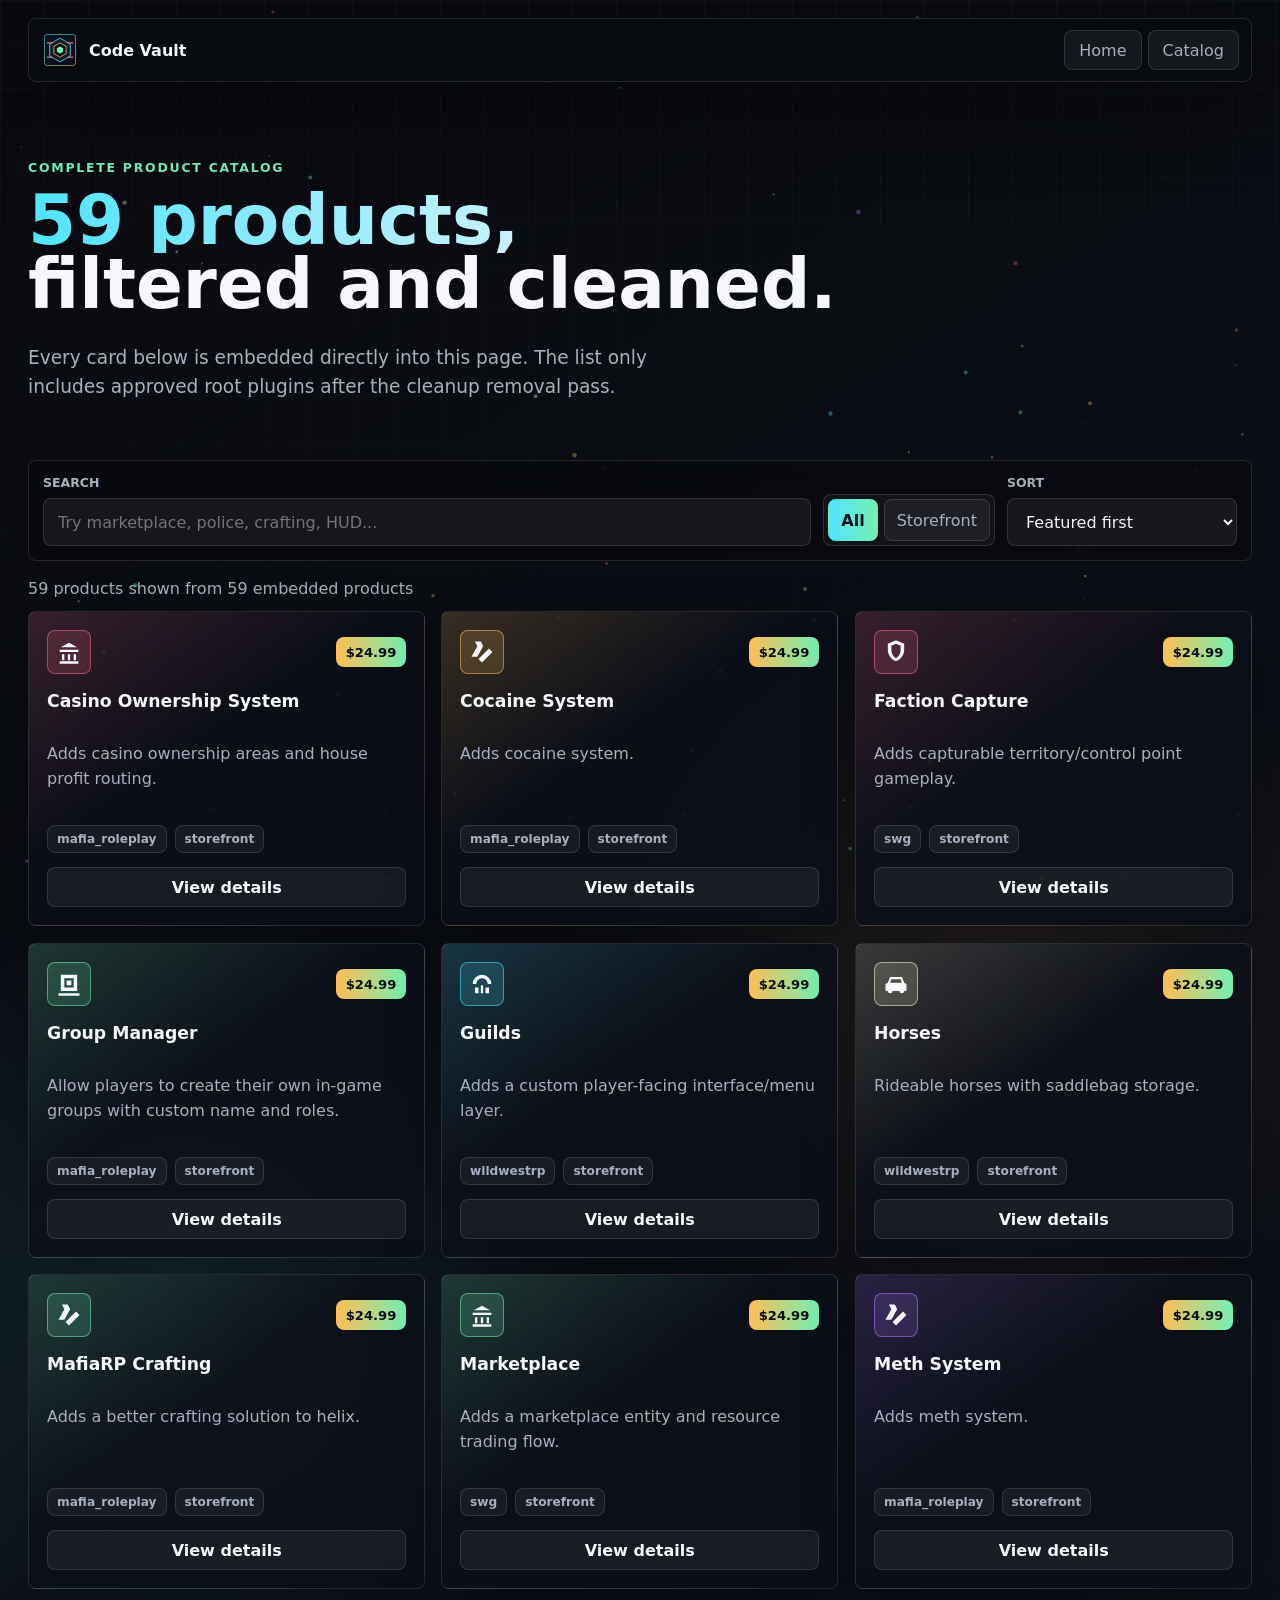
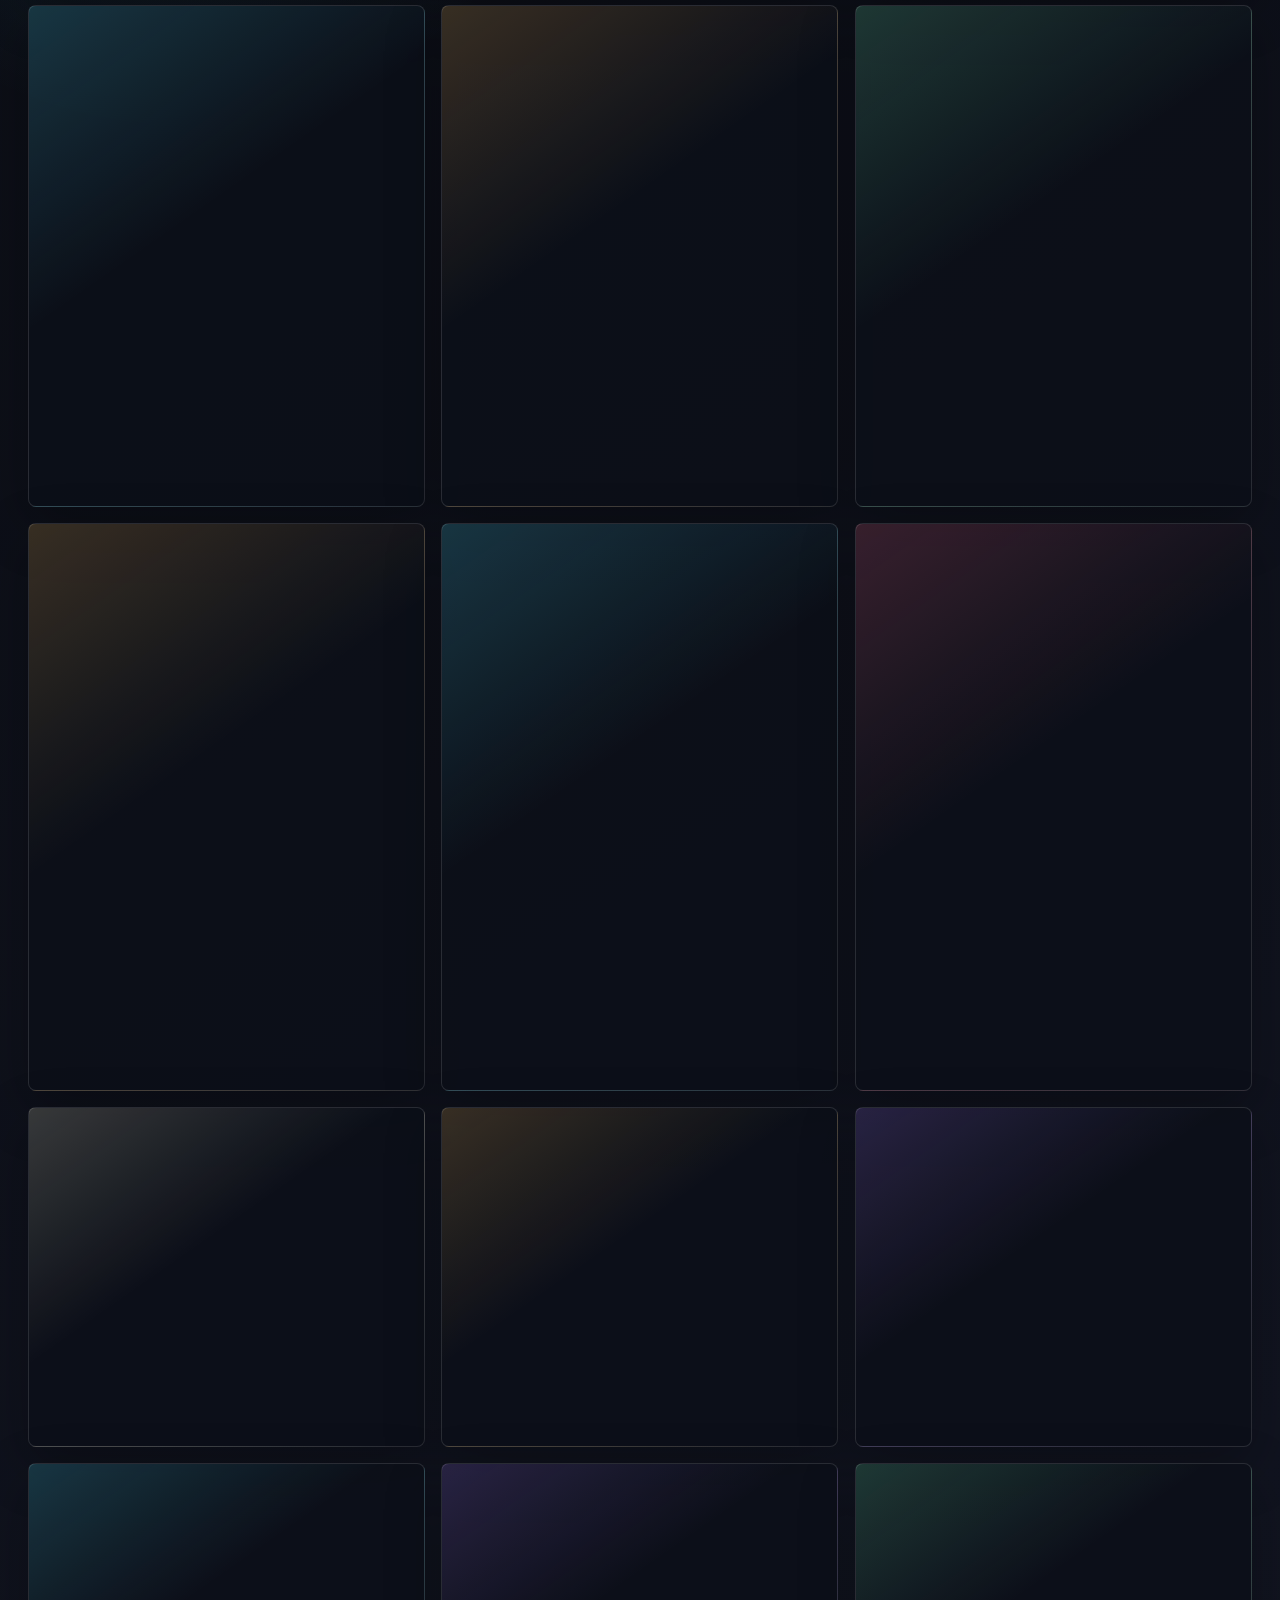
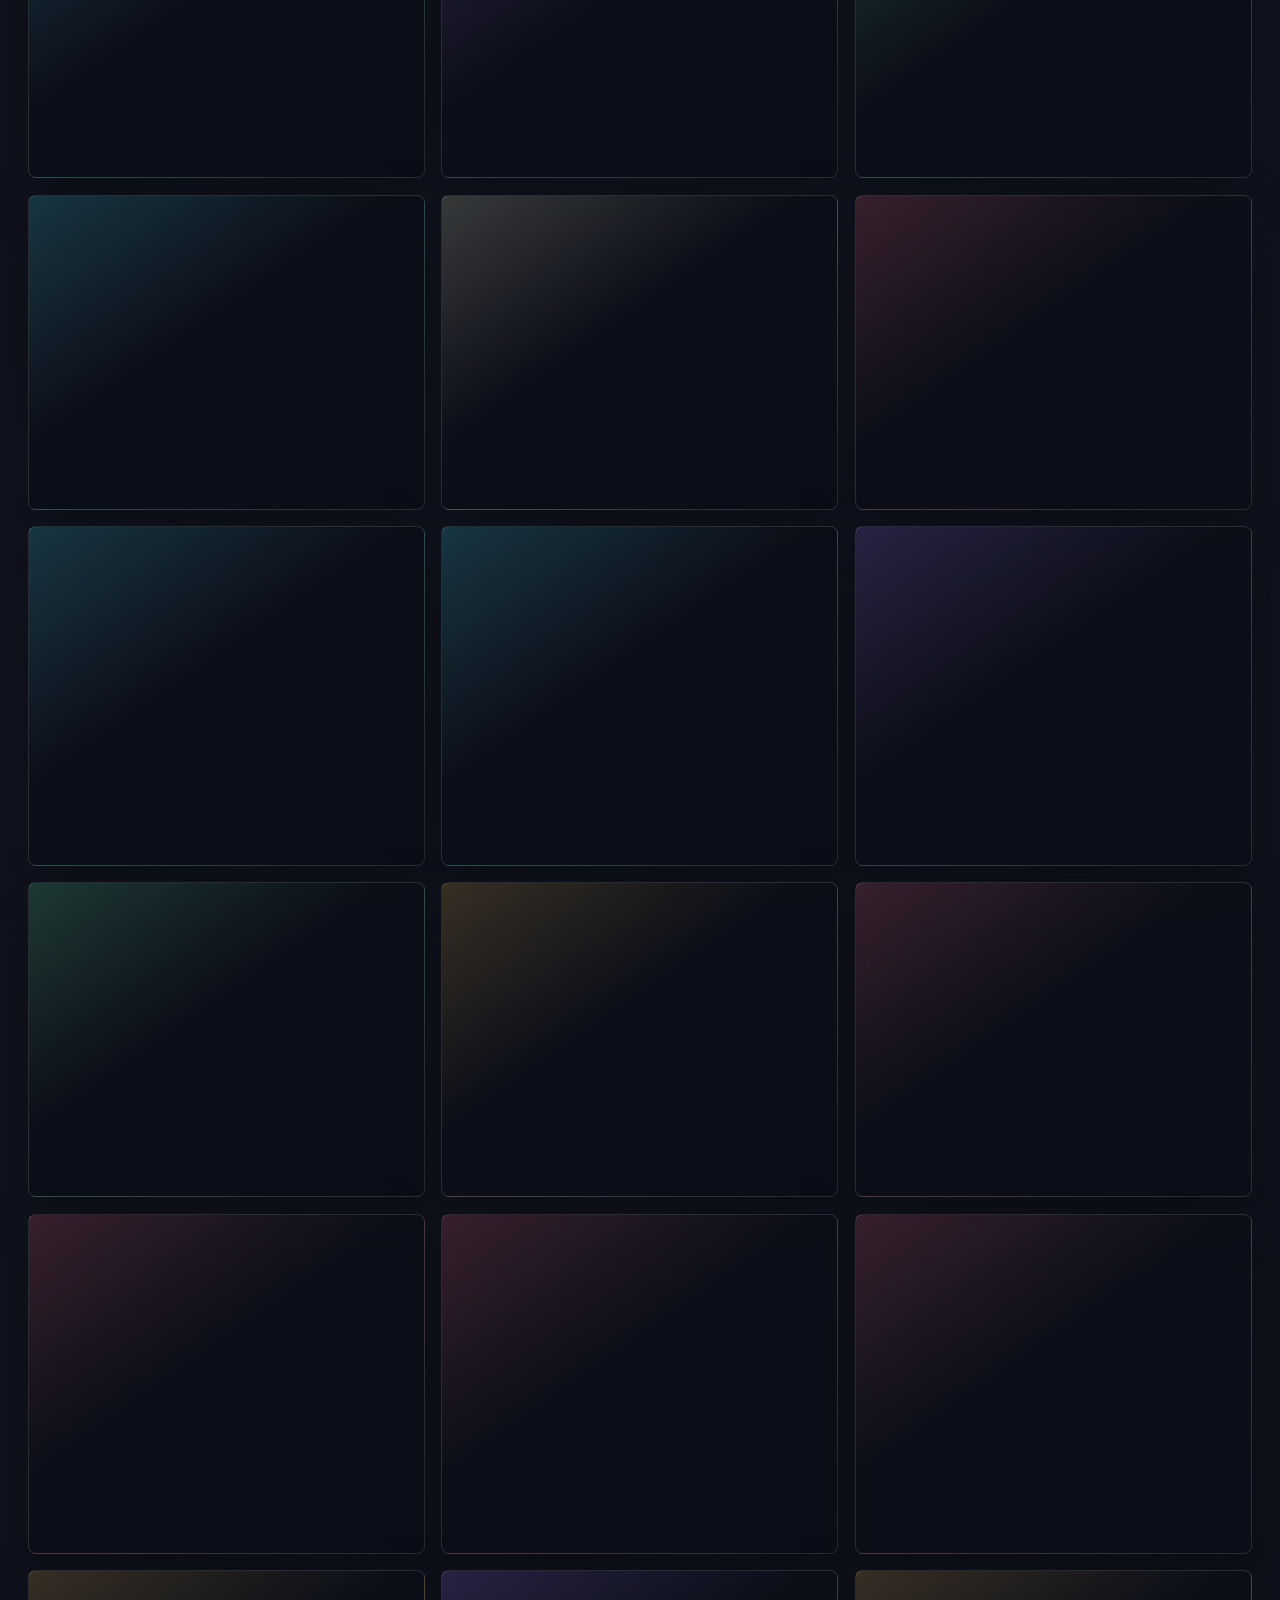
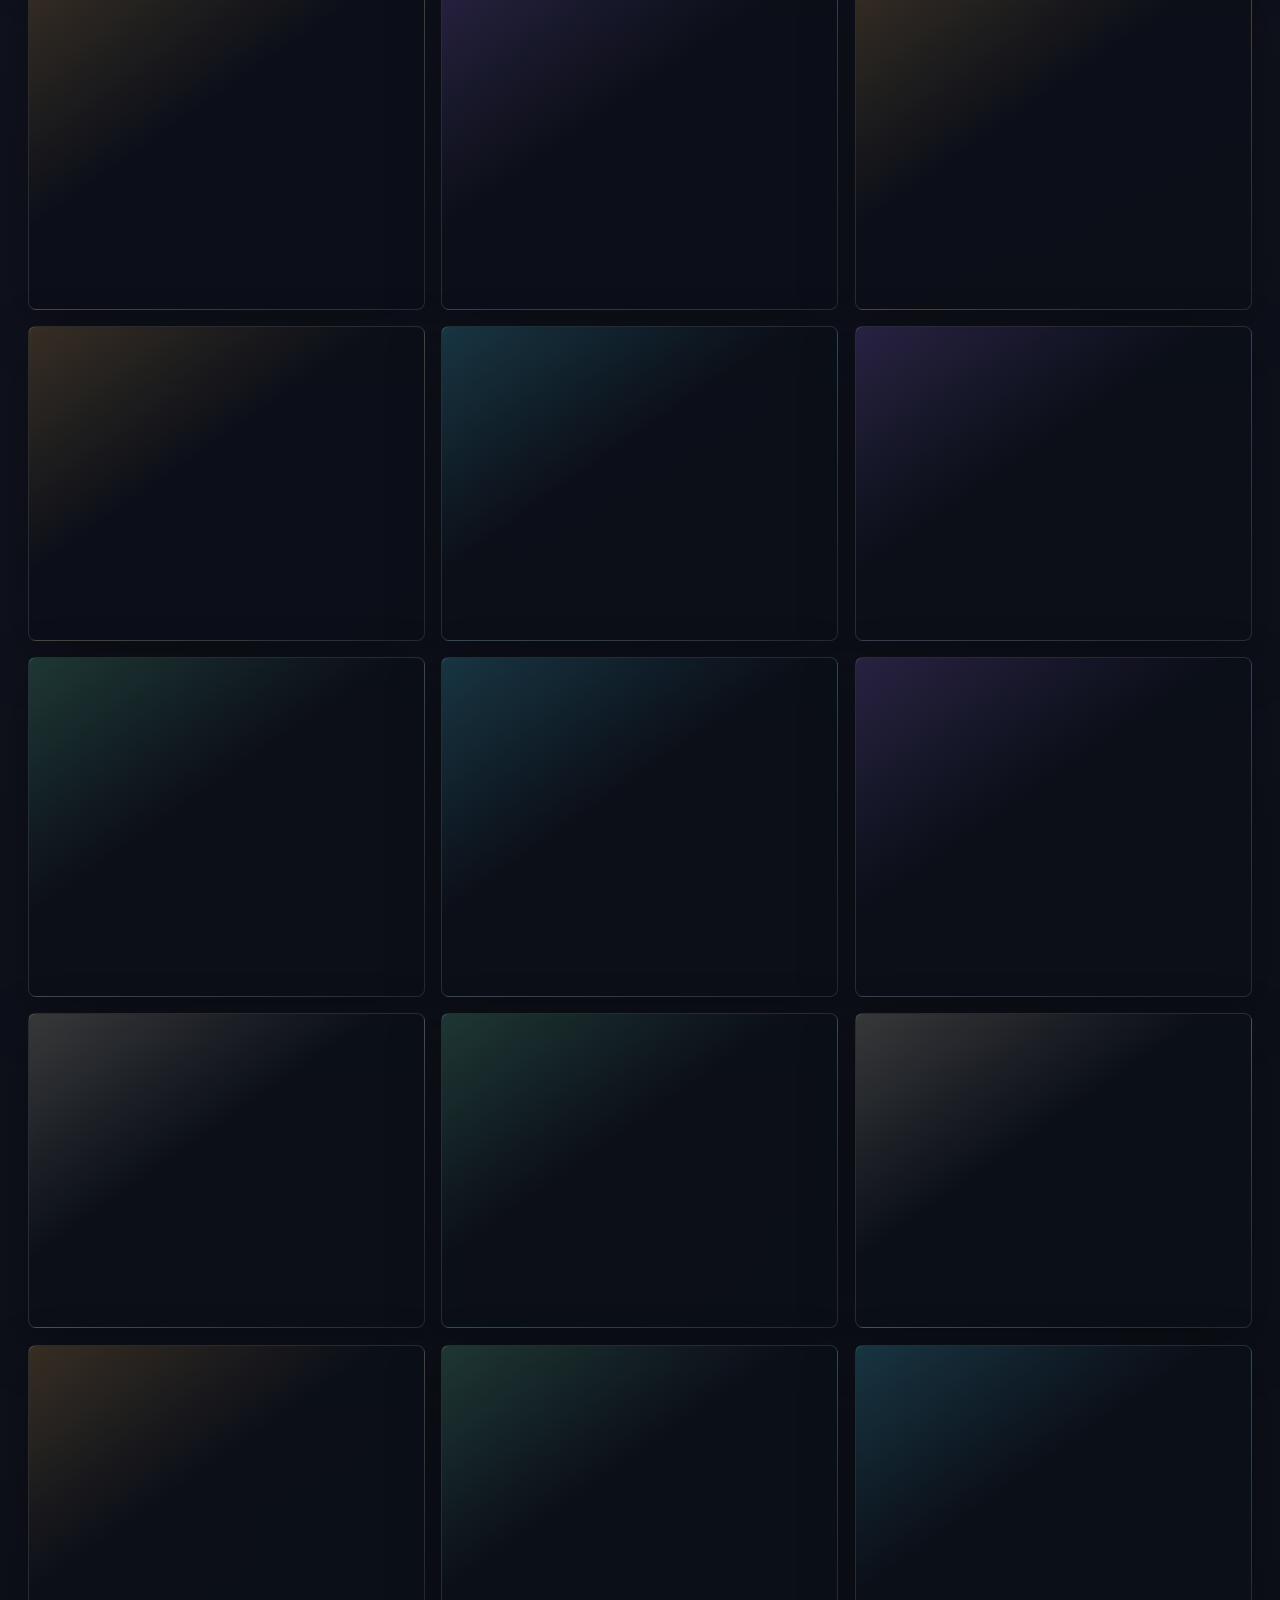
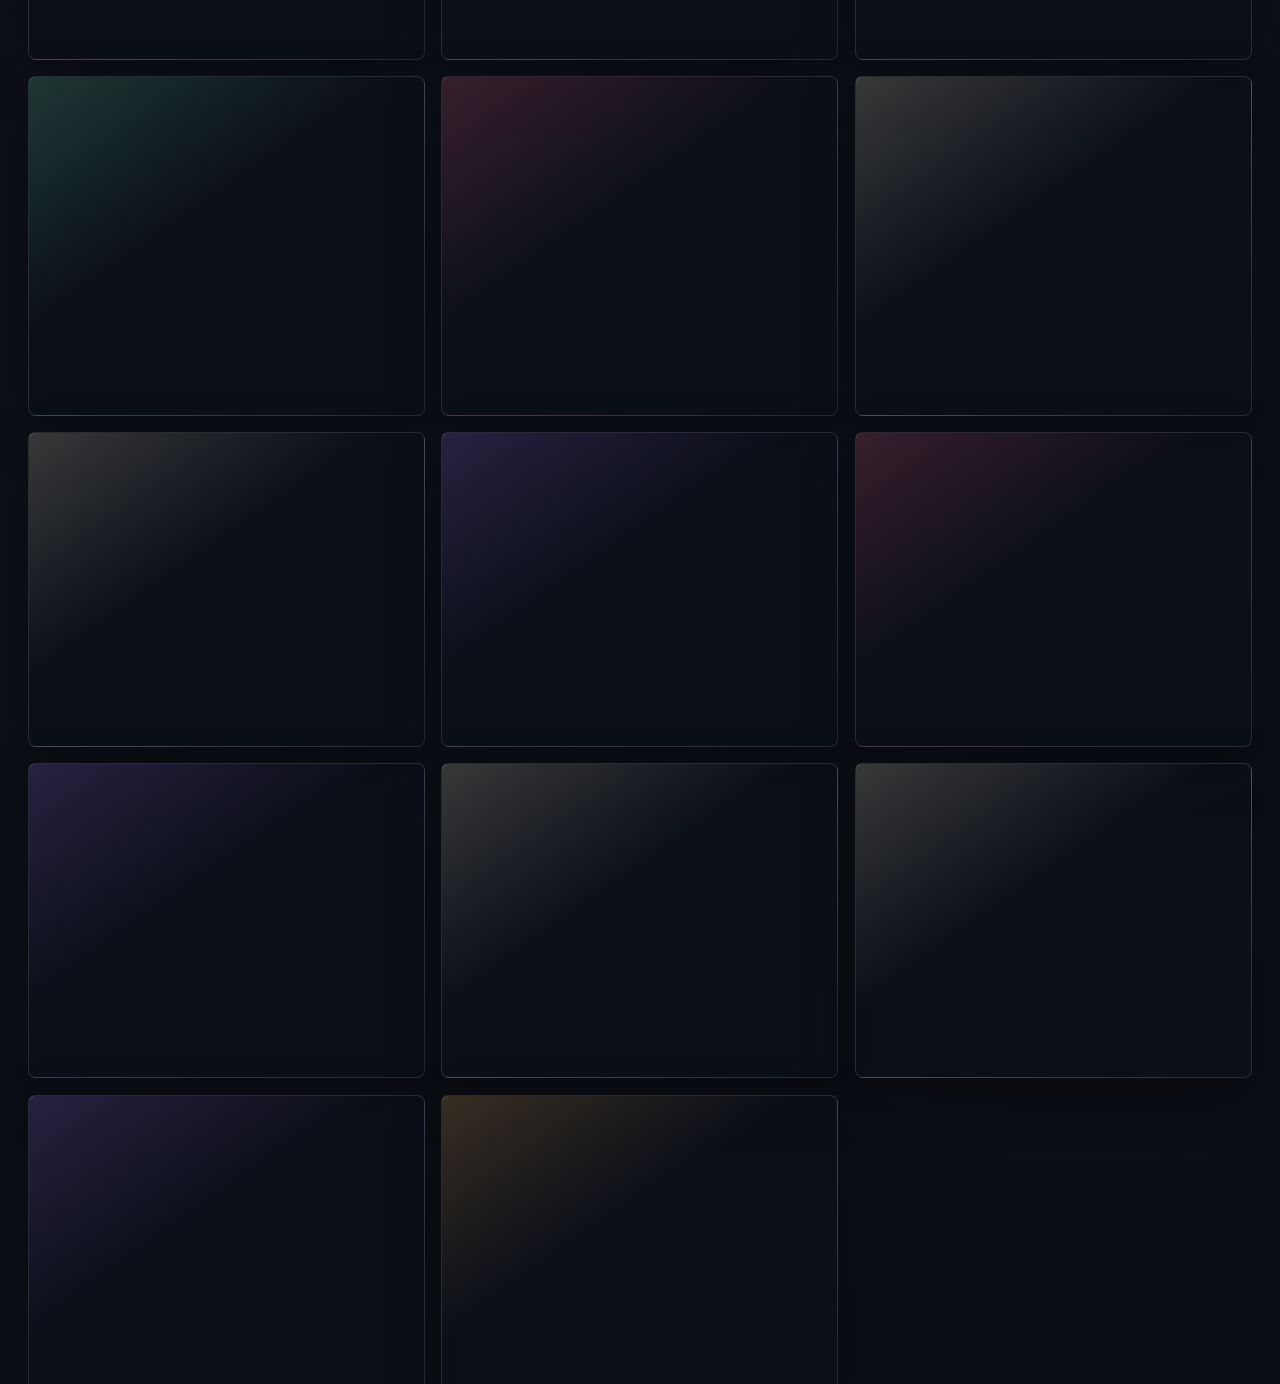
==== catalog.html @ c1f747a9 "Add files via upload" ====
<!doctype html>
<html lang="en"><head><meta charset="utf-8" /><meta name="viewport" content="width=device-width, initial-scale=1" /><title>Catalog | Code Vault</title><meta name="description" content="The complete Code Vault Garry's Mod product catalog." /><link rel="stylesheet" href="./styles.css" /></head><body data-page="catalog"><canvas id="particle-field" aria-hidden="true"></canvas><div class="scanline" aria-hidden="true"></div><header class="site-shell catalog-hero"><nav class="topbar" aria-label="Code Vault navigation"><a class="brand" href="./index.html" aria-label="Code Vault home"><img src="./assets/plugin-vault-mark.svg" alt="" /><span>Code Vault</span></a><div class="nav-actions"><a href="./index.html">Home</a><a href="#catalog">Catalog</a></div></nav><div class="catalog-title"><p class="eyebrow">Complete product catalog</p><h1><span class="gradient-text">59 products,</span> filtered and cleaned.</h1><p class="hero-lede">Every card below is embedded directly into this page. The list only includes approved root plugins after the cleanup removal pass.</p></div></header><main id="catalog"><section class="site-shell control-panel" aria-label="Catalog controls"><label class="search-box"><span>Search</span><input id="search-input" type="search" placeholder="Try marketplace, police, crafting, HUD..." /></label><div class="segmented" aria-label="Product filters"><button class="active" type="button" data-filter="all">All</button><button type="button" data-filter="storefront">Storefront</button></div><label class="select-box"><span>Sort</span><select id="sort-select"><option value="featured">Featured first</option><option value="name">Name A-Z</option><option value="price-high">Price high-low</option><option value="price-low">Price low-high</option></select></label></section><section class="site-shell catalog-meta"><p id="result-count">59 products shown from 59 embedded products</p></section><section class="site-shell product-grid" id="product-grid" aria-live="polite"><article class="product-card visible" style="--card-color: 80, 228, 255" data-product-card data-name="bodies" data-price-min="14.99" data-status="storefront" data-search="bodies adds equippable body/armor outfit items and character body model support. frontier wwrp / wildwestrp / bodies $14.99 wildwestrp">
  <div class="card-topline"><span class="product-icon"><svg viewBox="0 0 24 24" role="img" aria-hidden="true" fill="currentColor"><path d="M4 12a8 8 0 1 1 16 0h-3a5 5 0 1 0-10 0H4Zm7 1h2v7h-2v-7Zm-5 2h3v5H6v-5Zm9 0h3v5h-3v-5Z"/></svg></span><span class="product-price">$14.99</span></div>
  <h3>Bodies</h3><p>Adds equippable body/armor outfit items and character body model support.</p>
  <div class="product-meta"><span>wildwestrp</span><span>storefront</span></div>
  <button class="card-button" type="button" data-product-detail data-name="Bodies" data-description="Adds equippable body/armor outfit items and character body model support." data-price="$14.99" data-found="Frontier WWRP / wildwestrp / bodies" data-notes="Root gamemode plugin.">View details</button>
</article>
<article class="product-card visible" style="--card-color: 255, 189, 85" data-product-card data-name="bounties" data-price-min="19.99" data-status="storefront" data-search="bounties adds bounty posting/tracking gameplay for roleplay servers. frontier wwrp / wildwestrp / bounties $19.99 wildwestrp">
  <div class="card-topline"><span class="product-icon"><svg viewBox="0 0 24 24" role="img" aria-hidden="true" fill="currentColor"><path d="M5 4h14v14H5V4Zm3 3v8h8V7H8Zm2 2h4v4h-4V9ZM3 20h18v2H3v-2Z"/></svg></span><span class="product-price">$19.99</span></div>
  <h3>Bounties</h3><p>Adds bounty posting/tracking gameplay for roleplay servers.</p>
  <div class="product-meta"><span>wildwestrp</span><span>storefront</span></div>
  <button class="card-button" type="button" data-product-detail data-name="Bounties" data-description="Adds bounty posting/tracking gameplay for roleplay servers." data-price="$19.99" data-found="Frontier WWRP / wildwestrp / bounties" data-notes="Root gamemode plugin.">View details</button>
</article>
<article class="product-card visible" style="--card-color: 115, 240, 179" data-product-card data-name="frontier networks char select" data-price-min="14.99" data-status="storefront" data-search="frontier networks char select adds frontier networks char select functionality for the gamemode. frontier wwrp / wildwestrp / frontier_charselect $14.99 wildwestrp">
  <div class="card-topline"><span class="product-icon"><svg viewBox="0 0 24 24" role="img" aria-hidden="true" fill="currentColor"><path d="M5 4h14v14H5V4Zm3 3v8h8V7H8Zm2 2h4v4h-4V9ZM3 20h18v2H3v-2Z"/></svg></span><span class="product-price">$14.99</span></div>
  <h3>Frontier Networks Char Select</h3><p>Adds frontier networks char select functionality for the gamemode.</p>
  <div class="product-meta"><span>wildwestrp</span><span>storefront</span></div>
  <button class="card-button" type="button" data-product-detail data-name="Frontier Networks Char Select" data-description="Adds frontier networks char select functionality for the gamemode." data-price="$14.99" data-found="Frontier WWRP / wildwestrp / frontier_charselect" data-notes="Root gamemode plugin.">View details</button>
</article>
<article class="product-card visible" style="--card-color: 255, 107, 139" data-product-card data-name="widgets" data-price-min="14.99" data-status="storefront" data-search="widgets adds a widget/context menu system, including gps-style widgets. frontier wwrp / wildwestrp / frontier_context $14.99 wildwestrp">
  <div class="card-topline"><span class="product-icon"><svg viewBox="0 0 24 24" role="img" aria-hidden="true" fill="currentColor"><path d="M4 12a8 8 0 1 1 16 0h-3a5 5 0 1 0-10 0H4Zm7 1h2v7h-2v-7Zm-5 2h3v5H6v-5Zm9 0h3v5h-3v-5Z"/></svg></span><span class="product-price">$14.99</span></div>
  <h3>Widgets</h3><p>Adds a widget/context menu system, including GPS-style widgets.</p>
  <div class="product-meta"><span>wildwestrp</span><span>storefront</span></div>
  <button class="card-button" type="button" data-product-detail data-name="Widgets" data-description="Adds a widget/context menu system, including GPS-style widgets." data-price="$14.99" data-found="Frontier WWRP / wildwestrp / frontier_context" data-notes="Root gamemode plugin.">View details</button>
</article>
<article class="product-card visible" style="--card-color: 169, 121, 255" data-product-card data-name="darkrp compatibility" data-price-min="7.99" data-status="storefront" data-search="darkrp compatibility adds darkrp compatibility. frontier wwrp / wildwestrp / frontier_darkrp_wrapper $7.99 wildwestrp">
  <div class="card-topline"><span class="product-icon"><svg viewBox="0 0 24 24" role="img" aria-hidden="true" fill="currentColor"><path d="M5 4h14v14H5V4Zm3 3v8h8V7H8Zm2 2h4v4h-4V9ZM3 20h18v2H3v-2Z"/></svg></span><span class="product-price">$7.99</span></div>
  <h3>DarkRP compatibility</h3><p>Adds DarkRP compatibility.</p>
  <div class="product-meta"><span>wildwestrp</span><span>storefront</span></div>
  <button class="card-button" type="button" data-product-detail data-name="DarkRP compatibility" data-description="Adds DarkRP compatibility." data-price="$7.99" data-found="Frontier WWRP / wildwestrp / frontier_darkrp_wrapper" data-notes="Root gamemode plugin.">View details</button>
</article>
<article class="product-card visible" style="--card-color: 255, 247, 209" data-product-card data-name="horses" data-price-min="24.99" data-status="storefront" data-search="horses rideable horses with saddlebag storage. frontier wwrp / wildwestrp / frontier_horses $24.99 wildwestrp">
  <div class="card-topline"><span class="product-icon"><svg viewBox="0 0 24 24" role="img" aria-hidden="true" fill="currentColor"><path d="M5 11 7 6h10l2 5 2 1v6h-2a2 2 0 0 1-4 0H9a2 2 0 0 1-4 0H3v-6l2-1Zm3-3-1.1 3h10.2L16 8H8Z"/></svg></span><span class="product-price">$24.99</span></div>
  <h3>Horses</h3><p>Rideable horses with saddlebag storage.</p>
  <div class="product-meta"><span>wildwestrp</span><span>storefront</span></div>
  <button class="card-button" type="button" data-product-detail data-name="Horses" data-description="Rideable horses with saddlebag storage." data-price="$24.99" data-found="Frontier WWRP / wildwestrp / frontier_horses" data-notes="Root gamemode plugin.">View details</button>
</article>
<article class="product-card visible" style="--card-color: 80, 228, 255" data-product-card data-name="lanterns" data-price-min="14.99" data-status="storefront" data-search="lanterns lanterns with persistent oil storage, burning over time, and refillable with oil bottles. frontier wwrp / wildwestrp / frontier_lantern $14.99 wildwestrp">
  <div class="card-topline"><span class="product-icon"><svg viewBox="0 0 24 24" role="img" aria-hidden="true" fill="currentColor"><path d="M5 4h14v14H5V4Zm3 3v8h8V7H8Zm2 2h4v4h-4V9ZM3 20h18v2H3v-2Z"/></svg></span><span class="product-price">$14.99</span></div>
  <h3>Lanterns</h3><p>Lanterns with persistent oil storage, burning over time, and refillable with oil bottles.</p>
  <div class="product-meta"><span>wildwestrp</span><span>storefront</span></div>
  <button class="card-button" type="button" data-product-detail data-name="Lanterns" data-description="Lanterns with persistent oil storage, burning over time, and refillable with oil bottles." data-price="$14.99" data-found="Frontier WWRP / wildwestrp / frontier_lantern" data-notes="Root gamemode plugin.">View details</button>
</article>
<article class="product-card visible" style="--card-color: 255, 189, 85" data-product-card data-name="frontier networks main interface" data-price-min="14.99" data-status="storefront" data-search="frontier networks main interface adds a custom loading/main menu interface for frontier networks. frontier wwrp / wildwestrp / frontier_main_load $14.99 wildwestrp">
  <div class="card-topline"><span class="product-icon"><svg viewBox="0 0 24 24" role="img" aria-hidden="true" fill="currentColor"><path d="M4 12a8 8 0 1 1 16 0h-3a5 5 0 1 0-10 0H4Zm7 1h2v7h-2v-7Zm-5 2h3v5H6v-5Zm9 0h3v5h-3v-5Z"/></svg></span><span class="product-price">$14.99</span></div>
  <h3>Frontier Networks Main Interface</h3><p>Adds a custom loading/main menu interface for Frontier Networks.</p>
  <div class="product-meta"><span>wildwestrp</span><span>storefront</span></div>
  <button class="card-button" type="button" data-product-detail data-name="Frontier Networks Main Interface" data-description="Adds a custom loading/main menu interface for Frontier Networks." data-price="$14.99" data-found="Frontier WWRP / wildwestrp / frontier_main_load" data-notes="Root gamemode plugin.">View details</button>
</article>
<article class="product-card visible" style="--card-color: 115, 240, 179" data-product-card data-name="rdr2 styled map" data-price-min="14.99" data-status="storefront" data-search="rdr2 styled map adds mini map compatibility. frontier wwrp / wildwestrp / frontier_mapsys $14.99 wildwestrp">
  <div class="card-topline"><span class="product-icon"><svg viewBox="0 0 24 24" role="img" aria-hidden="true" fill="currentColor"><path d="M5 4h14v14H5V4Zm3 3v8h8V7H8Zm2 2h4v4h-4V9ZM3 20h18v2H3v-2Z"/></svg></span><span class="product-price">$14.99</span></div>
  <h3>RDR2 Styled Map</h3><p>Adds mini map compatibility.</p>
  <div class="product-meta"><span>wildwestrp</span><span>storefront</span></div>
  <button class="card-button" type="button" data-product-detail data-name="RDR2 Styled Map" data-description="Adds mini map compatibility." data-price="$14.99" data-found="Frontier WWRP / wildwestrp / frontier_mapsys" data-notes="Root gamemode plugin.">View details</button>
</article>
<article class="product-card visible" style="--card-color: 255, 107, 139" data-product-card data-name="helix npc" data-price-min="14.99" data-status="storefront" data-search="helix npc adds configurable interactable npc entities and npc dialogue/action support. frontier wwrp / wildwestrp / frontier_npcs $14.99 wildwestrp">
  <div class="card-topline"><span class="product-icon"><svg viewBox="0 0 24 24" role="img" aria-hidden="true" fill="currentColor"><path d="M12 12a4 4 0 1 0 0-8 4 4 0 0 0 0 8Zm-7 9c.8-4.2 3.4-7 7-7s6.2 2.8 7 7H5Z"/></svg></span><span class="product-price">$14.99</span></div>
  <h3>Helix NPC</h3><p>Adds configurable interactable NPC entities and NPC dialogue/action support.</p>
  <div class="product-meta"><span>wildwestrp</span><span>storefront</span></div>
  <button class="card-button" type="button" data-product-detail data-name="Helix NPC" data-description="Adds configurable interactable NPC entities and NPC dialogue/action support." data-price="$14.99" data-found="Frontier WWRP / wildwestrp / frontier_npcs" data-notes="Root gamemode plugin.">View details</button>
</article>
<article class="product-card visible" style="--card-color: 169, 121, 255" data-product-card data-name="permakill" data-price-min="14.99" data-status="storefront" data-search="permakill adds staff-controlled permakill/permanent death workflow support. frontier wwrp / wildwestrp / frontier_pks $14.99 wildwestrp">
  <div class="card-topline"><span class="product-icon"><svg viewBox="0 0 24 24" role="img" aria-hidden="true" fill="currentColor"><path d="M12 2 4 5v6c0 5 3.4 8.4 8 11 4.6-2.6 8-6 8-11V5l-8-3Zm0 4 4 1.5V11c0 2.7-1.5 4.8-4 6.6-2.5-1.8-4-3.9-4-6.6V7.5L12 6Z"/></svg></span><span class="product-price">$14.99</span></div>
  <h3>Permakill</h3><p>Adds staff-controlled permakill/permanent death workflow support.</p>
  <div class="product-meta"><span>wildwestrp</span><span>storefront</span></div>
  <button class="card-button" type="button" data-product-detail data-name="Permakill" data-description="Adds staff-controlled permakill/permanent death workflow support." data-price="$14.99" data-found="Frontier WWRP / wildwestrp / frontier_pks" data-notes="Root gamemode plugin.">View details</button>
</article>
<article class="product-card visible" style="--card-color: 255, 247, 209" data-product-card data-name="prison system" data-price-min="14.99" data-status="storefront" data-search="prison system arrest, sentencing and custody. frontier wwrp / wildwestrp / frontier_prison $14.99 wildwestrp">
  <div class="card-topline"><span class="product-icon"><svg viewBox="0 0 24 24" role="img" aria-hidden="true" fill="currentColor"><path d="M12 2 5 5v5c0 4.4 2.8 8.4 7 10 4.2-1.6 7-5.6 7-10V5l-7-3Zm0 3 4 1.7V10c0 3-1.5 5.8-4 7.2C9.5 15.8 8 13 8 10V6.7L12 5Z"/></svg></span><span class="product-price">$14.99</span></div>
  <h3>Prison System</h3><p>Arrest, sentencing and custody.</p>
  <div class="product-meta"><span>wildwestrp</span><span>storefront</span></div>
  <button class="card-button" type="button" data-product-detail data-name="Prison System" data-description="Arrest, sentencing and custody." data-price="$14.99" data-found="Frontier WWRP / wildwestrp / frontier_prison" data-notes="Root gamemode plugin.">View details</button>
</article>
<article class="product-card visible" style="--card-color: 80, 228, 255" data-product-card data-name="tobacco system" data-price-min="19.99" data-status="storefront" data-search="tobacco system adds a tobacco growing system. frontier wwrp / wildwestrp / frontier_tobacco $19.99 wildwestrp">
  <div class="card-topline"><span class="product-icon"><svg viewBox="0 0 24 24" role="img" aria-hidden="true" fill="currentColor"><path d="M6 3h5l2 4-5 9H3l5-9-2-4Zm9 3 6 6-9 9-3-3 9-9-3-3Z"/></svg></span><span class="product-price">$19.99</span></div>
  <h3>Tobacco System</h3><p>Adds a tobacco growing system.</p>
  <div class="product-meta"><span>wildwestrp</span><span>storefront</span></div>
  <button class="card-button" type="button" data-product-detail data-name="Tobacco System" data-description="Adds a tobacco growing system." data-price="$19.99" data-found="Frontier WWRP / wildwestrp / frontier_tobacco" data-notes="Root gamemode plugin.">View details</button>
</article>
<article class="product-card visible" style="--card-color: 255, 189, 85" data-product-card data-name="inventory pac items" data-price-min="14.99" data-status="storefront" data-search="inventory pac items adds support for pac data on items based on inventory presence, in addition to equip status. frontier wwrp / wildwestrp / inventory_wearables $14.99 wildwestrp">
  <div class="card-topline"><span class="product-icon"><svg viewBox="0 0 24 24" role="img" aria-hidden="true" fill="currentColor"><path d="M4 12a8 8 0 1 1 16 0h-3a5 5 0 1 0-10 0H4Zm7 1h2v7h-2v-7Zm-5 2h3v5H6v-5Zm9 0h3v5h-3v-5Z"/></svg></span><span class="product-price">$14.99</span></div>
  <h3>Inventory PAC Items</h3><p>Adds support for PAC data on items based on inventory presence, in addition to equip status.</p>
  <div class="product-meta"><span>wildwestrp</span><span>storefront</span></div>
  <button class="card-button" type="button" data-product-detail data-name="Inventory PAC Items" data-description="Adds support for PAC data on items based on inventory presence, in addition to equip status." data-price="$14.99" data-found="Frontier WWRP / wildwestrp / inventory_wearables" data-notes="Root gamemode plugin.">View details</button>
</article>
<article class="product-card visible" style="--card-color: 115, 240, 179" data-product-card data-name="vr item pickup" data-price-min="14.99" data-status="storefront" data-search="vr item pickup lets vr players add a grabbed helix item to their inventory by pressing the pickup trigger. frontier wwrp / wildwestrp / sh_vrpickup $14.99 wildwestrp">
  <div class="card-topline"><span class="product-icon"><svg viewBox="0 0 24 24" role="img" aria-hidden="true" fill="currentColor"><path d="M5 4h14v14H5V4Zm3 3v8h8V7H8Zm2 2h4v4h-4V9ZM3 20h18v2H3v-2Z"/></svg></span><span class="product-price">$14.99</span></div>
  <h3>VR Item Pickup</h3><p>Lets VR players add a grabbed Helix item to their inventory by pressing the pickup trigger.</p>
  <div class="product-meta"><span>wildwestrp</span><span>storefront</span></div>
  <button class="card-button" type="button" data-product-detail data-name="VR Item Pickup" data-description="Lets VR players add a grabbed Helix item to their inventory by pressing the pickup trigger." data-price="$14.99" data-found="Frontier WWRP / wildwestrp / sh_vrpickup" data-notes="Root gamemode plugin.">View details</button>
</article>
<article class="product-card visible" style="--card-color: 255, 107, 139" data-product-card data-name="helix vr integration" data-price-min="14.99" data-status="storefront" data-search="helix vr integration seamlessly enables helix menus and huds for vrmod players using vr controller keys and actions. frontier wwrp / wildwestrp / vr_compat $14.99 wildwestrp">
  <div class="card-topline"><span class="product-icon"><svg viewBox="0 0 24 24" role="img" aria-hidden="true" fill="currentColor"><path d="M4 12a8 8 0 1 1 16 0h-3a5 5 0 1 0-10 0H4Zm7 1h2v7h-2v-7Zm-5 2h3v5H6v-5Zm9 0h3v5h-3v-5Z"/></svg></span><span class="product-price">$14.99</span></div>
  <h3>Helix VR Integration</h3><p>Seamlessly enables Helix menus and HUDs for VRMod players using VR controller keys and actions.</p>
  <div class="product-meta"><span>wildwestrp</span><span>storefront</span></div>
  <button class="card-button" type="button" data-product-detail data-name="Helix VR Integration" data-description="Seamlessly enables Helix menus and HUDs for VRMod players using VR controller keys and actions." data-price="$14.99" data-found="Frontier WWRP / wildwestrp / vr_compat" data-notes="Root gamemode plugin.">View details</button>
</article>
<article class="product-card visible" style="--card-color: 169, 121, 255" data-product-card data-name="custom circular hud" data-price-min="14.99" data-status="storefront" data-search="custom circular hud a circular health hud with semicircular stamina (left) and hunger (right) bars and conditional icons for hunger/thirst. frontier wwrp / wildwestrp / wwrp_hud $14.99 wildwestrp">
  <div class="card-topline"><span class="product-icon"><svg viewBox="0 0 24 24" role="img" aria-hidden="true" fill="currentColor"><path d="M4 12a8 8 0 1 1 16 0h-3a5 5 0 1 0-10 0H4Zm7 1h2v7h-2v-7Zm-5 2h3v5H6v-5Zm9 0h3v5h-3v-5Z"/></svg></span><span class="product-price">$14.99</span></div>
  <h3>Custom Circular HUD</h3><p>A circular health HUD with semicircular stamina (left) and hunger (right) bars and conditional icons for hunger/thirst.</p>
  <div class="product-meta"><span>wildwestrp</span><span>storefront</span></div>
  <button class="card-button" type="button" data-product-detail data-name="Custom Circular HUD" data-description="A circular health HUD with semicircular stamina (left) and hunger (right) bars and conditional icons for hunger/thirst." data-price="$14.99" data-found="Frontier WWRP / wildwestrp / wwrp_hud" data-notes="Root gamemode plugin.">View details</button>
</article>
<article class="product-card visible" style="--card-color: 255, 247, 209" data-product-card data-name="book-based f1 menu replacement" data-price-min="14.99" data-status="storefront" data-search="book-based f1 menu replacement replaces the existing f1 menu with a book-based menu (based on cyanide. wild west rp / wildwestrp / book_f1 $14.99 wildwestrp">
  <div class="card-topline"><span class="product-icon"><svg viewBox="0 0 24 24" role="img" aria-hidden="true" fill="currentColor"><path d="M4 12a8 8 0 1 1 16 0h-3a5 5 0 1 0-10 0H4Zm7 1h2v7h-2v-7Zm-5 2h3v5H6v-5Zm9 0h3v5h-3v-5Z"/></svg></span><span class="product-price">$14.99</span></div>
  <h3>Book-Based F1 Menu Replacement</h3><p>Replaces the existing F1 menu with a book-based menu (Based on Cyanide.</p>
  <div class="product-meta"><span>wildwestrp</span><span>storefront</span></div>
  <button class="card-button" type="button" data-product-detail data-name="Book-Based F1 Menu Replacement" data-description="Replaces the existing F1 menu with a book-based menu (Based on Cyanide." data-price="$14.99" data-found="Wild West RP / wildwestrp / book_f1" data-notes="Root gamemode plugin.">View details</button>
</article>
<article class="product-card visible" style="--card-color: 80, 228, 255" data-product-card data-name="guilds" data-price-min="24.99" data-status="storefront" data-search="guilds adds a custom player-facing interface/menu layer. wild west rp / wildwestrp / guilds $24.99 wildwestrp">
  <div class="card-topline"><span class="product-icon"><svg viewBox="0 0 24 24" role="img" aria-hidden="true" fill="currentColor"><path d="M4 12a8 8 0 1 1 16 0h-3a5 5 0 1 0-10 0H4Zm7 1h2v7h-2v-7Zm-5 2h3v5H6v-5Zm9 0h3v5h-3v-5Z"/></svg></span><span class="product-price">$24.99</span></div>
  <h3>Guilds</h3><p>Adds a custom player-facing interface/menu layer.</p>
  <div class="product-meta"><span>wildwestrp</span><span>storefront</span></div>
  <button class="card-button" type="button" data-product-detail data-name="Guilds" data-description="Adds a custom player-facing interface/menu layer." data-price="$24.99" data-found="Wild West RP / wildwestrp / guilds" data-notes="Root gamemode plugin.">View details</button>
</article>
<article class="product-card visible" style="--card-color: 255, 189, 85" data-product-card data-name="sw: galaxies main interface" data-price-min="14.99" data-status="storefront" data-search="sw: galaxies main interface adds a custom loading/main menu interface for the schema. wild west rp / wildwestrp / mainmenu-loading $14.99 wildwestrp">
  <div class="card-topline"><span class="product-icon"><svg viewBox="0 0 24 24" role="img" aria-hidden="true" fill="currentColor"><path d="M4 12a8 8 0 1 1 16 0h-3a5 5 0 1 0-10 0H4Zm7 1h2v7h-2v-7Zm-5 2h3v5H6v-5Zm9 0h3v5h-3v-5Z"/></svg></span><span class="product-price">$14.99</span></div>
  <h3>SW: Galaxies Main Interface</h3><p>Adds a custom loading/main menu interface for the schema.</p>
  <div class="product-meta"><span>wildwestrp</span><span>storefront</span></div>
  <button class="card-button" type="button" data-product-detail data-name="SW: Galaxies Main Interface" data-description="Adds a custom loading/main menu interface for the schema." data-price="$14.99" data-found="Wild West RP / wildwestrp / mainmenu-loading" data-notes="Root gamemode plugin.">View details</button>
</article>
<article class="product-card visible" style="--card-color: 115, 240, 179" data-product-card data-name="ui (menu principal)" data-price-min="14.99" data-status="storefront" data-search="ui (menu principal) adds a custom character select/load ui for helix schemas. wild west rp / wildwestrp / mainmenu-select-load $14.99 wildwestrp">
  <div class="card-topline"><span class="product-icon"><svg viewBox="0 0 24 24" role="img" aria-hidden="true" fill="currentColor"><path d="M4 12a8 8 0 1 1 16 0h-3a5 5 0 1 0-10 0H4Zm7 1h2v7h-2v-7Zm-5 2h3v5H6v-5Zm9 0h3v5h-3v-5Z"/></svg></span><span class="product-price">$14.99</span></div>
  <h3>UI (Menu Principal)</h3><p>Adds a custom character select/load UI for Helix schemas.</p>
  <div class="product-meta"><span>wildwestrp</span><span>storefront</span></div>
  <button class="card-button" type="button" data-product-detail data-name="UI (Menu Principal)" data-description="Adds a custom character select/load UI for Helix schemas." data-price="$14.99" data-found="Wild West RP / wildwestrp / mainmenu-select-load" data-notes="Root gamemode plugin.">View details</button>
</article>
<article class="product-card visible" style="--card-color: 255, 107, 139" data-product-card data-name="hud elements" data-price-min="14.99" data-status="storefront" data-search="hud elements adds a replacement weapon-selection hud. wild west rp / wildwestrp / monolith_wepselect $14.99 wildwestrp">
  <div class="card-topline"><span class="product-icon"><svg viewBox="0 0 24 24" role="img" aria-hidden="true" fill="currentColor"><path d="M4 12a8 8 0 1 1 16 0h-3a5 5 0 1 0-10 0H4Zm7 1h2v7h-2v-7Zm-5 2h3v5H6v-5Zm9 0h3v5h-3v-5Z"/></svg></span><span class="product-price">$14.99</span></div>
  <h3>Hud Elements</h3><p>Adds a replacement weapon-selection HUD.</p>
  <div class="product-meta"><span>wildwestrp</span><span>storefront</span></div>
  <button class="card-button" type="button" data-product-detail data-name="Hud Elements" data-description="Adds a replacement weapon-selection HUD." data-price="$14.99" data-found="Wild West RP / wildwestrp / monolith_wepselect" data-notes="Root gamemode plugin.">View details</button>
</article>
<article class="product-card visible" style="--card-color: 169, 121, 255" data-product-card data-name="prodigy ui" data-price-min="19.99" data-status="storefront" data-search="prodigy ui adds a full custom helix ui layer including menus, inventory, scoreboard, settings, storage, business, and notices. wild west rp / wildwestrp / wwrp-interface $19.99 wildwestrp">
  <div class="card-topline"><span class="product-icon"><svg viewBox="0 0 24 24" role="img" aria-hidden="true" fill="currentColor"><path d="M4 12a8 8 0 1 1 16 0h-3a5 5 0 1 0-10 0H4Zm7 1h2v7h-2v-7Zm-5 2h3v5H6v-5Zm9 0h3v5h-3v-5Z"/></svg></span><span class="product-price">$19.99</span></div>
  <h3>Prodigy UI</h3><p>Adds a full custom Helix UI layer including menus, inventory, scoreboard, settings, storage, business, and notices.</p>
  <div class="product-meta"><span>wildwestrp</span><span>storefront</span></div>
  <button class="card-button" type="button" data-product-detail data-name="Prodigy UI" data-description="Adds a full custom Helix UI layer including menus, inventory, scoreboard, settings, storage, business, and notices." data-price="$19.99" data-found="Wild West RP / wildwestrp / wwrp-interface" data-notes="Root gamemode plugin.">View details</button>
</article>
<article class="product-card visible" style="--card-color: 255, 247, 209" data-product-card data-name="alcohol production (niums)" data-price-min="19.99" data-status="storefront" data-search="alcohol production (niums) adds the ability to brew alcohol in helix. frontier wwrp / wildwestrp-helixmain / alcohol_production $19.99 wildwestrp-helixmain">
  <div class="card-topline"><span class="product-icon"><svg viewBox="0 0 24 24" role="img" aria-hidden="true" fill="currentColor"><path d="M6 3h5l2 4-5 9H3l5-9-2-4Zm9 3 6 6-9 9-3-3 9-9-3-3Z"/></svg></span><span class="product-price">$19.99</span></div>
  <h3>Alcohol Production (Niums)</h3><p>Adds the ability to brew alcohol in helix.</p>
  <div class="product-meta"><span>wildwestrp-helixmain</span><span>storefront</span></div>
  <button class="card-button" type="button" data-product-detail data-name="Alcohol Production (Niums)" data-description="Adds the ability to brew alcohol in helix." data-price="$19.99" data-found="Frontier WWRP / wildwestrp-helixmain / alcohol_production" data-notes="Root gamemode plugin.">View details</button>
</article>
<article class="product-card visible" style="--card-color: 80, 228, 255" data-product-card data-name="role-based character limits" data-price-min="24.99" data-status="storefront" data-search="role-based character limits overrides default character slot limits based on user group. frontier wwrp / wildwestrp-helixmain / charlimit $24.99 wildwestrp-helixmain">
  <div class="card-topline"><span class="product-icon"><svg viewBox="0 0 24 24" role="img" aria-hidden="true" fill="currentColor"><path d="M5 4h14v14H5V4Zm3 3v8h8V7H8Zm2 2h4v4h-4V9ZM3 20h18v2H3v-2Z"/></svg></span><span class="product-price">$24.99</span></div>
  <h3>Role-Based Character Limits</h3><p>Overrides default character slot limits based on user group.</p>
  <div class="product-meta"><span>wildwestrp-helixmain</span><span>storefront</span></div>
  <button class="card-button" type="button" data-product-detail data-name="Role-Based Character Limits" data-description="Overrides default character slot limits based on user group." data-price="$24.99" data-found="Frontier WWRP / wildwestrp-helixmain / charlimit" data-notes="Root gamemode plugin.">View details</button>
</article>
<article class="product-card visible" style="--card-color: 255, 189, 85" data-product-card data-name="jail system" data-price-min="14.99" data-status="storefront" data-search="jail system arrest, sentencing and custody. frontier wwrp / wildwestrp-helixmain / jail_system $14.99 wildwestrp-helixmain">
  <div class="card-topline"><span class="product-icon"><svg viewBox="0 0 24 24" role="img" aria-hidden="true" fill="currentColor"><path d="M12 2 5 5v5c0 4.4 2.8 8.4 7 10 4.2-1.6 7-5.6 7-10V5l-7-3Zm0 3 4 1.7V10c0 3-1.5 5.8-4 7.2C9.5 15.8 8 13 8 10V6.7L12 5Z"/></svg></span><span class="product-price">$14.99</span></div>
  <h3>Jail System</h3><p>Arrest, sentencing and custody.</p>
  <div class="product-meta"><span>wildwestrp-helixmain</span><span>storefront</span></div>
  <button class="card-button" type="button" data-product-detail data-name="Jail System" data-description="Arrest, sentencing and custody." data-price="$14.99" data-found="Frontier WWRP / wildwestrp-helixmain / jail_system" data-notes="Root gamemode plugin.">View details</button>
</article>
<article class="product-card visible" style="--card-color: 115, 240, 179" data-product-card data-name="lockpicking" data-price-min="14.99" data-status="storefront" data-search="lockpicking allows to pick locks with bobby pins. frontier wwrp / wildwestrp-helixmain / mafiarp_lockpicking $14.99 wildwestrp-helixmain">
  <div class="card-topline"><span class="product-icon"><svg viewBox="0 0 24 24" role="img" aria-hidden="true" fill="currentColor"><path d="M5 4h14v14H5V4Zm3 3v8h8V7H8Zm2 2h4v4h-4V9ZM3 20h18v2H3v-2Z"/></svg></span><span class="product-price">$14.99</span></div>
  <h3>Lockpicking</h3><p>Allows to pick locks with bobby pins.</p>
  <div class="product-meta"><span>wildwestrp-helixmain</span><span>storefront</span></div>
  <button class="card-button" type="button" data-product-detail data-name="Lockpicking" data-description="Allows to pick locks with bobby pins." data-price="$14.99" data-found="Frontier WWRP / wildwestrp-helixmain / mafiarp_lockpicking" data-notes="Root gamemode plugin.">View details</button>
</article>
<article class="product-card visible" style="--card-color: 255, 107, 139" data-product-card data-name="clothing" data-price-min="14.99" data-status="storefront" data-search="clothing clothing. frontier wwrp / wildwestrp-helixmain / monolith_clothing $14.99 wildwestrp-helixmain">
  <div class="card-topline"><span class="product-icon"><svg viewBox="0 0 24 24" role="img" aria-hidden="true" fill="currentColor"><path d="M5 4h14v14H5V4Zm3 3v8h8V7H8Zm2 2h4v4h-4V9ZM3 20h18v2H3v-2Z"/></svg></span><span class="product-price">$14.99</span></div>
  <h3>Clothing</h3><p>Clothing.</p>
  <div class="product-meta"><span>wildwestrp-helixmain</span><span>storefront</span></div>
  <button class="card-button" type="button" data-product-detail data-name="Clothing" data-description="Clothing." data-price="$14.99" data-found="Frontier WWRP / wildwestrp-helixmain / monolith_clothing" data-notes="Root gamemode plugin.">View details</button>
</article>
<article class="product-card visible" style="--card-color: 169, 121, 255" data-product-card data-name="application system" data-price-min="14.99" data-status="storefront" data-search="application system adds an immersive and realistic ic application system. mafiarp / mafia_roleplay / applicationsystem $14.99 mafia_roleplay">
  <div class="card-topline"><span class="product-icon"><svg viewBox="0 0 24 24" role="img" aria-hidden="true" fill="currentColor"><path d="M5 4h14v14H5V4Zm3 3v8h8V7H8Zm2 2h4v4h-4V9ZM3 20h18v2H3v-2Z"/></svg></span><span class="product-price">$14.99</span></div>
  <h3>Application System</h3><p>Adds an immersive and realistic IC application system.</p>
  <div class="product-meta"><span>mafia_roleplay</span><span>storefront</span></div>
  <button class="card-button" type="button" data-product-detail data-name="Application System" data-description="Adds an immersive and realistic IC application system." data-price="$14.99" data-found="MafiaRP / mafia_roleplay / applicationsystem" data-notes="Root gamemode plugin.">View details</button>
</article>
<article class="product-card visible" style="--card-color: 255, 247, 209" data-product-card data-name="char creation" data-price-min="9.99" data-status="storefront" data-search="char creation adds custom character creation flow changes. mafiarp / mafia_roleplay / charcreation $9.99 mafia_roleplay">
  <div class="card-topline"><span class="product-icon"><svg viewBox="0 0 24 24" role="img" aria-hidden="true" fill="currentColor"><path d="M5 4h14v14H5V4Zm3 3v8h8V7H8Zm2 2h4v4h-4V9ZM3 20h18v2H3v-2Z"/></svg></span><span class="product-price">$9.99</span></div>
  <h3>Char Creation</h3><p>Adds custom character creation flow changes.</p>
  <div class="product-meta"><span>mafia_roleplay</span><span>storefront</span></div>
  <button class="card-button" type="button" data-product-detail data-name="Char Creation" data-description="Adds custom character creation flow changes." data-price="$9.99" data-found="MafiaRP / mafia_roleplay / charcreation" data-notes="Root gamemode plugin.">View details</button>
</article>
<article class="product-card visible" style="--card-color: 80, 228, 255" data-product-card data-name="commander faction menu" data-price-min="14.99" data-status="storefront" data-search="commander faction menu adds a commander/faction-management menu. mafiarp / mafia_roleplay / cmd_factionmenu $14.99 mafia_roleplay">
  <div class="card-topline"><span class="product-icon"><svg viewBox="0 0 24 24" role="img" aria-hidden="true" fill="currentColor"><path d="M4 12a8 8 0 1 1 16 0h-3a5 5 0 1 0-10 0H4Zm7 1h2v7h-2v-7Zm-5 2h3v5H6v-5Zm9 0h3v5h-3v-5Z"/></svg></span><span class="product-price">$14.99</span></div>
  <h3>Commander Faction Menu</h3><p>Adds a commander/faction-management menu.</p>
  <div class="product-meta"><span>mafia_roleplay</span><span>storefront</span></div>
  <button class="card-button" type="button" data-product-detail data-name="Commander Faction Menu" data-description="Adds a commander/faction-management menu." data-price="$14.99" data-found="MafiaRP / mafia_roleplay / cmd_factionmenu" data-notes="Root gamemode plugin.">View details</button>
</article>
<article class="product-card visible" style="--card-color: 255, 189, 85" data-product-card data-name="detective" data-price-min="7.99" data-status="storefront" data-search="detective adds detective roleplay tools and systems. mafiarp / mafia_roleplay / detective $7.99 mafia_roleplay">
  <div class="card-topline"><span class="product-icon"><svg viewBox="0 0 24 24" role="img" aria-hidden="true" fill="currentColor"><path d="M5 4h14v14H5V4Zm3 3v8h8V7H8Zm2 2h4v4h-4V9ZM3 20h18v2H3v-2Z"/></svg></span><span class="product-price">$7.99</span></div>
  <h3>Detective</h3><p>Adds detective roleplay tools and systems.</p>
  <div class="product-meta"><span>mafia_roleplay</span><span>storefront</span></div>
  <button class="card-button" type="button" data-product-detail data-name="Detective" data-description="Adds detective roleplay tools and systems." data-price="$7.99" data-found="MafiaRP / mafia_roleplay / detective" data-notes="Root gamemode plugin.">View details</button>
</article>
<article class="product-card visible" style="--card-color: 115, 240, 179" data-product-card data-name="group manager" data-price-min="24.99" data-status="storefront" data-search="group manager allow players to create their own in-game groups with custom name and roles. mafiarp / mafia_roleplay / groupmanager $24.99 mafia_roleplay">
  <div class="card-topline"><span class="product-icon"><svg viewBox="0 0 24 24" role="img" aria-hidden="true" fill="currentColor"><path d="M5 4h14v14H5V4Zm3 3v8h8V7H8Zm2 2h4v4h-4V9ZM3 20h18v2H3v-2Z"/></svg></span><span class="product-price">$24.99</span></div>
  <h3>Group Manager</h3><p>Allow players to create their own in-game groups with custom name and roles.</p>
  <div class="product-meta"><span>mafia_roleplay</span><span>storefront</span></div>
  <button class="card-button" type="button" data-product-detail data-name="Group Manager" data-description="Allow players to create their own in-game groups with custom name and roles." data-price="$24.99" data-found="MafiaRP / mafia_roleplay / groupmanager" data-notes="Root gamemode plugin.">View details</button>
</article>
<article class="product-card visible" style="--card-color: 255, 107, 139" data-product-card data-name="hotwire" data-price-min="14.99" data-status="storefront" data-search="hotwire adds the ability to use a hot wire to start up the engine. mafiarp / mafia_roleplay / hotwire $14.99 mafia_roleplay">
  <div class="card-topline"><span class="product-icon"><svg viewBox="0 0 24 24" role="img" aria-hidden="true" fill="currentColor"><path d="M5 11 7 6h10l2 5 2 1v6h-2a2 2 0 0 1-4 0H9a2 2 0 0 1-4 0H3v-6l2-1Zm3-3-1.1 3h10.2L16 8H8Z"/></svg></span><span class="product-price">$14.99</span></div>
  <h3>HotWire</h3><p>Adds the ability to use a hot wire to start up the engine.</p>
  <div class="product-meta"><span>mafia_roleplay</span><span>storefront</span></div>
  <button class="card-button" type="button" data-product-detail data-name="HotWire" data-description="Adds the ability to use a hot wire to start up the engine." data-price="$14.99" data-found="MafiaRP / mafia_roleplay / hotwire" data-notes="Root gamemode plugin.">View details</button>
</article>
<article class="product-card visible" style="--card-color: 169, 121, 255" data-product-card data-name="inventory slots" data-price-min="14.99" data-status="storefront" data-search="inventory slots adds equipment/inventory slot support. mafiarp / mafia_roleplay / inventoryslots $14.99 mafia_roleplay">
  <div class="card-topline"><span class="product-icon"><svg viewBox="0 0 24 24" role="img" aria-hidden="true" fill="currentColor"><path d="M4 12a8 8 0 1 1 16 0h-3a5 5 0 1 0-10 0H4Zm7 1h2v7h-2v-7Zm-5 2h3v5H6v-5Zm9 0h3v5h-3v-5Z"/></svg></span><span class="product-price">$14.99</span></div>
  <h3>Inventory Slots</h3><p>Adds equipment/inventory slot support.</p>
  <div class="product-meta"><span>mafia_roleplay</span><span>storefront</span></div>
  <button class="card-button" type="button" data-product-detail data-name="Inventory Slots" data-description="Adds equipment/inventory slot support." data-price="$14.99" data-found="MafiaRP / mafia_roleplay / inventoryslots" data-notes="Root gamemode plugin.">View details</button>
</article>
<article class="product-card visible" style="--card-color: 255, 247, 209" data-product-card data-name="arccw support + magazine system" data-price-min="9.99" data-status="storefront" data-search="arccw support + magazine system adds arccw support + magazine system functionality for the gamemode. mafiarp / mafia_roleplay / mafiarp_arccw_integration $9.99 mafia_roleplay">
  <div class="card-topline"><span class="product-icon"><svg viewBox="0 0 24 24" role="img" aria-hidden="true" fill="currentColor"><path d="M5 4h14v14H5V4Zm3 3v8h8V7H8Zm2 2h4v4h-4V9ZM3 20h18v2H3v-2Z"/></svg></span><span class="product-price">$9.99</span></div>
  <h3>ArcCW Support + Magazine System</h3><p>Adds arccw support + magazine system functionality for the gamemode.</p>
  <div class="product-meta"><span>mafia_roleplay</span><span>storefront</span></div>
  <button class="card-button" type="button" data-product-detail data-name="ArcCW Support + Magazine System" data-description="Adds arccw support + magazine system functionality for the gamemode." data-price="$9.99" data-found="MafiaRP / mafia_roleplay / mafiarp_arccw_integration" data-notes="Root gamemode plugin.">View details</button>
</article>
<article class="product-card visible" style="--card-color: 80, 228, 255" data-product-card data-name="clothing system" data-price-min="14.99" data-status="storefront" data-search="clothing system adds modern clothing store ui. mafiarp / mafia_roleplay / mafiarp_clothing $14.99 mafia_roleplay">
  <div class="card-topline"><span class="product-icon"><svg viewBox="0 0 24 24" role="img" aria-hidden="true" fill="currentColor"><path d="M4 12a8 8 0 1 1 16 0h-3a5 5 0 1 0-10 0H4Zm7 1h2v7h-2v-7Zm-5 2h3v5H6v-5Zm9 0h3v5h-3v-5Z"/></svg></span><span class="product-price">$14.99</span></div>
  <h3>Clothing System</h3><p>Adds modern clothing store UI.</p>
  <div class="product-meta"><span>mafia_roleplay</span><span>storefront</span></div>
  <button class="card-button" type="button" data-product-detail data-name="Clothing System" data-description="Adds modern clothing store UI." data-price="$14.99" data-found="MafiaRP / mafia_roleplay / mafiarp_clothing" data-notes="Root gamemode plugin.">View details</button>
</article>
<article class="product-card visible" style="--card-color: 255, 189, 85" data-product-card data-name="cocaine system" data-price-min="24.99" data-status="storefront" data-search="cocaine system adds cocaine system. mafiarp / mafia_roleplay / mafiarp_cocaine $24.99 mafia_roleplay">
  <div class="card-topline"><span class="product-icon"><svg viewBox="0 0 24 24" role="img" aria-hidden="true" fill="currentColor"><path d="M6 3h5l2 4-5 9H3l5-9-2-4Zm9 3 6 6-9 9-3-3 9-9-3-3Z"/></svg></span><span class="product-price">$24.99</span></div>
  <h3>Cocaine System</h3><p>Adds cocaine system.</p>
  <div class="product-meta"><span>mafia_roleplay</span><span>storefront</span></div>
  <button class="card-button" type="button" data-product-detail data-name="Cocaine System" data-description="Adds cocaine system." data-price="$24.99" data-found="MafiaRP / mafia_roleplay / mafiarp_cocaine" data-notes="Root gamemode plugin.">View details</button>
</article>
<article class="product-card visible" style="--card-color: 115, 240, 179" data-product-card data-name="mafiarp crafting" data-price-min="24.99" data-status="storefront" data-search="mafiarp crafting adds a better crafting solution to helix. mafiarp / mafia_roleplay / mafiarp_crafting $24.99 mafia_roleplay">
  <div class="card-topline"><span class="product-icon"><svg viewBox="0 0 24 24" role="img" aria-hidden="true" fill="currentColor"><path d="M6 3h5l2 4-5 9H3l5-9-2-4Zm9 3 6 6-9 9-3-3 9-9-3-3Z"/></svg></span><span class="product-price">$24.99</span></div>
  <h3>MafiaRP Crafting</h3><p>Adds a better crafting solution to helix.</p>
  <div class="product-meta"><span>mafia_roleplay</span><span>storefront</span></div>
  <button class="card-button" type="button" data-product-detail data-name="MafiaRP Crafting" data-description="Adds a better crafting solution to helix." data-price="$24.99" data-found="MafiaRP / mafia_roleplay / mafiarp_crafting" data-notes="Root gamemode plugin.">View details</button>
</article>
<article class="product-card visible" style="--card-color: 255, 107, 139" data-product-card data-name="faction management" data-price-min="9.99" data-status="storefront" data-search="faction management adds faction management functionality for the gamemode. mafiarp / mafia_roleplay / mafiarp_faction_management $9.99 mafia_roleplay">
  <div class="card-topline"><span class="product-icon"><svg viewBox="0 0 24 24" role="img" aria-hidden="true" fill="currentColor"><path d="M5 4h14v14H5V4Zm3 3v8h8V7H8Zm2 2h4v4h-4V9ZM3 20h18v2H3v-2Z"/></svg></span><span class="product-price">$9.99</span></div>
  <h3>Faction Management</h3><p>Adds faction management functionality for the gamemode.</p>
  <div class="product-meta"><span>mafia_roleplay</span><span>storefront</span></div>
  <button class="card-button" type="button" data-product-detail data-name="Faction Management" data-description="Adds faction management functionality for the gamemode." data-price="$9.99" data-found="MafiaRP / mafia_roleplay / mafiarp_faction_management" data-notes="Root gamemode plugin.">View details</button>
</article>
<article class="product-card visible" style="--card-color: 169, 121, 255" data-product-card data-name="meth system" data-price-min="24.99" data-status="storefront" data-search="meth system adds meth system. mafiarp / mafia_roleplay / mafiarp_meth $24.99 mafia_roleplay">
  <div class="card-topline"><span class="product-icon"><svg viewBox="0 0 24 24" role="img" aria-hidden="true" fill="currentColor"><path d="M6 3h5l2 4-5 9H3l5-9-2-4Zm9 3 6 6-9 9-3-3 9-9-3-3Z"/></svg></span><span class="product-price">$24.99</span></div>
  <h3>Meth System</h3><p>Adds meth system.</p>
  <div class="product-meta"><span>mafia_roleplay</span><span>storefront</span></div>
  <button class="card-button" type="button" data-product-detail data-name="Meth System" data-description="Adds meth system." data-price="$24.99" data-found="MafiaRP / mafia_roleplay / mafiarp_meth" data-notes="Root gamemode plugin.">View details</button>
</article>
<article class="product-card visible" style="--card-color: 255, 247, 209" data-product-card data-name="zrush entity persistence" data-price-min="9.99" data-status="storefront" data-search="zrush entity persistence saves zrush oil production entities and restores them across restarts. mafiarp / mafia_roleplay / mafiarp_oil_system $9.99 mafia_roleplay">
  <div class="card-topline"><span class="product-icon"><svg viewBox="0 0 24 24" role="img" aria-hidden="true" fill="currentColor"><path d="M5 4h14v14H5V4Zm3 3v8h8V7H8Zm2 2h4v4h-4V9ZM3 20h18v2H3v-2Z"/></svg></span><span class="product-price">$9.99</span></div>
  <h3>Zrush Entity Persistence</h3><p>Saves zrush oil production entities and restores them across restarts.</p>
  <div class="product-meta"><span>mafia_roleplay</span><span>storefront</span></div>
  <button class="card-button" type="button" data-product-detail data-name="Zrush Entity Persistence" data-description="Saves zrush oil production entities and restores them across restarts." data-price="$9.99" data-found="MafiaRP / mafia_roleplay / mafiarp_oil_system" data-notes="Root gamemode plugin.">View details</button>
</article>
<article class="product-card visible" style="--card-color: 80, 228, 255" data-product-card data-name="police armory" data-price-min="24.99" data-status="storefront" data-search="police armory provides a role-based armory with rank/flag restrictions. mafiarp / mafia_roleplay / mafiarp_police_armory $24.99 mafia_roleplay">
  <div class="card-topline"><span class="product-icon"><svg viewBox="0 0 24 24" role="img" aria-hidden="true" fill="currentColor"><path d="M12 2 5 5v5c0 4.4 2.8 8.4 7 10 4.2-1.6 7-5.6 7-10V5l-7-3Zm0 3 4 1.7V10c0 3-1.5 5.8-4 7.2C9.5 15.8 8 13 8 10V6.7L12 5Z"/></svg></span><span class="product-price">$24.99</span></div>
  <h3>Police Armory</h3><p>Provides a role-based armory with rank/flag restrictions.</p>
  <div class="product-meta"><span>mafia_roleplay</span><span>storefront</span></div>
  <button class="card-button" type="button" data-product-detail data-name="Police Armory" data-description="Provides a role-based armory with rank/flag restrictions." data-price="$24.99" data-found="MafiaRP / mafia_roleplay / mafiarp_police_armory" data-notes="Root gamemode plugin.">View details</button>
</article>
<article class="product-card visible" style="--card-color: 255, 189, 85" data-product-card data-name="police cad/interaction" data-price-min="24.99" data-status="storefront" data-search="police cad/interaction adds police cad/interaction functionality for the gamemode. mafiarp / mafia_roleplay / mafiarp_police_system $24.99 mafia_roleplay">
  <div class="card-topline"><span class="product-icon"><svg viewBox="0 0 24 24" role="img" aria-hidden="true" fill="currentColor"><path d="M12 2 5 5v5c0 4.4 2.8 8.4 7 10 4.2-1.6 7-5.6 7-10V5l-7-3Zm0 3 4 1.7V10c0 3-1.5 5.8-4 7.2C9.5 15.8 8 13 8 10V6.7L12 5Z"/></svg></span><span class="product-price">$24.99</span></div>
  <h3>Police CAD/Interaction</h3><p>Adds police cad/interaction functionality for the gamemode.</p>
  <div class="product-meta"><span>mafia_roleplay</span><span>storefront</span></div>
  <button class="card-button" type="button" data-product-detail data-name="Police CAD/Interaction" data-description="Adds police cad/interaction functionality for the gamemode." data-price="$24.99" data-found="MafiaRP / mafia_roleplay / mafiarp_police_system" data-notes="Root gamemode plugin.">View details</button>
</article>
<article class="product-card visible" style="--card-color: 115, 240, 179" data-product-card data-name="properties system" data-price-min="24.99" data-status="storefront" data-search="properties system adds properties system functionality for the gamemode. mafiarp / mafia_roleplay / mafiarp_property_system $24.99 mafia_roleplay">
  <div class="card-topline"><span class="product-icon"><svg viewBox="0 0 24 24" role="img" aria-hidden="true" fill="currentColor"><path d="M5 4h14v14H5V4Zm3 3v8h8V7H8Zm2 2h4v4h-4V9ZM3 20h18v2H3v-2Z"/></svg></span><span class="product-price">$24.99</span></div>
  <h3>Properties System</h3><p>Adds properties system functionality for the gamemode.</p>
  <div class="product-meta"><span>mafia_roleplay</span><span>storefront</span></div>
  <button class="card-button" type="button" data-product-detail data-name="Properties System" data-description="Adds properties system functionality for the gamemode." data-price="$24.99" data-found="MafiaRP / mafia_roleplay / mafiarp_property_system" data-notes="Root gamemode plugin.">View details</button>
</article>
<article class="product-card visible" style="--card-color: 255, 107, 139" data-product-card data-name="telecommunications" data-price-min="24.99" data-status="storefront" data-search="telecommunications adds phones, pagers, payphones and more. mafiarp / mafia_roleplay / mafiarp_radio $24.99 mafia_roleplay">
  <div class="card-topline"><span class="product-icon"><svg viewBox="0 0 24 24" role="img" aria-hidden="true" fill="currentColor"><path d="M5 4h14v14H5V4Zm3 3v8h8V7H8Zm2 2h4v4h-4V9ZM3 20h18v2H3v-2Z"/></svg></span><span class="product-price">$24.99</span></div>
  <h3>Telecommunications</h3><p>Adds phones, pagers, payphones and more.</p>
  <div class="product-meta"><span>mafia_roleplay</span><span>storefront</span></div>
  <button class="card-button" type="button" data-product-detail data-name="Telecommunications" data-description="Adds phones, pagers, payphones and more." data-price="$24.99" data-found="MafiaRP / mafia_roleplay / mafiarp_radio" data-notes="Root gamemode plugin.">View details</button>
</article>
<article class="product-card visible" style="--card-color: 169, 121, 255" data-product-card data-name="liferp hud" data-price-min="14.99" data-status="storefront" data-search="liferp hud adds a custom liferp-style hud. mafiarp / mafia_roleplay / modern_hud $14.99 mafia_roleplay">
  <div class="card-topline"><span class="product-icon"><svg viewBox="0 0 24 24" role="img" aria-hidden="true" fill="currentColor"><path d="M4 12a8 8 0 1 1 16 0h-3a5 5 0 1 0-10 0H4Zm7 1h2v7h-2v-7Zm-5 2h3v5H6v-5Zm9 0h3v5h-3v-5Z"/></svg></span><span class="product-price">$14.99</span></div>
  <h3>LifeRP HUD</h3><p>Adds a custom LifeRP-style HUD.</p>
  <div class="product-meta"><span>mafia_roleplay</span><span>storefront</span></div>
  <button class="card-button" type="button" data-product-detail data-name="LifeRP HUD" data-description="Adds a custom LifeRP-style HUD." data-price="$14.99" data-found="MafiaRP / mafia_roleplay / modern_hud" data-notes="Root gamemode plugin.">View details</button>
</article>
<article class="product-card visible" style="--card-color: 255, 247, 209" data-product-card data-name="pk plugin" data-price-min="9.99" data-status="storefront" data-search="pk plugin pretty self explanatory. mafiarp / mafia_roleplay / pkactive $9.99 mafia_roleplay">
  <div class="card-topline"><span class="product-icon"><svg viewBox="0 0 24 24" role="img" aria-hidden="true" fill="currentColor"><path d="M5 4h14v14H5V4Zm3 3v8h8V7H8Zm2 2h4v4h-4V9ZM3 20h18v2H3v-2Z"/></svg></span><span class="product-price">$9.99</span></div>
  <h3>PK Plugin</h3><p>pretty self explanatory.</p>
  <div class="product-meta"><span>mafia_roleplay</span><span>storefront</span></div>
  <button class="card-button" type="button" data-product-detail data-name="PK Plugin" data-description="pretty self explanatory." data-price="$9.99" data-found="MafiaRP / mafia_roleplay / pkactive" data-notes="Root gamemode plugin.">View details</button>
</article>
<article class="product-card visible" style="--card-color: 80, 228, 255" data-product-card data-name="user interface" data-price-min="14.99" data-status="storefront" data-search="user interface adds a custom player-facing interface/menu layer. mafiarp / mafia_roleplay / prp_ui $14.99 mafia_roleplay">
  <div class="card-topline"><span class="product-icon"><svg viewBox="0 0 24 24" role="img" aria-hidden="true" fill="currentColor"><path d="M4 12a8 8 0 1 1 16 0h-3a5 5 0 1 0-10 0H4Zm7 1h2v7h-2v-7Zm-5 2h3v5H6v-5Zm9 0h3v5h-3v-5Z"/></svg></span><span class="product-price">$14.99</span></div>
  <h3>User Interface</h3><p>Adds a custom player-facing interface/menu layer.</p>
  <div class="product-meta"><span>mafia_roleplay</span><span>storefront</span></div>
  <button class="card-button" type="button" data-product-detail data-name="User Interface" data-description="Adds a custom player-facing interface/menu layer." data-price="$14.99" data-found="MafiaRP / mafia_roleplay / prp_ui" data-notes="Root gamemode plugin.">View details</button>
</article>
<article class="product-card visible" style="--card-color: 255, 189, 85" data-product-card data-name="realistic bank" data-price-min="24.99" data-status="storefront" data-search="realistic bank adds realistic bank functionality for the gamemode. mafiarp / mafia_roleplay / realistic_bank $24.99 mafia_roleplay">
  <div class="card-topline"><span class="product-icon"><svg viewBox="0 0 24 24" role="img" aria-hidden="true" fill="currentColor"><path d="M12 2 4 5v6c0 5 3.4 8.4 8 11 4.6-2.6 8-6 8-11V5l-8-3Zm0 4 4 1.5V11c0 2.7-1.5 4.8-4 6.6-2.5-1.8-4-3.9-4-6.6V7.5L12 6Z"/></svg></span><span class="product-price">$24.99</span></div>
  <h3>Realistic Bank</h3><p>Adds realistic bank functionality for the gamemode.</p>
  <div class="product-meta"><span>mafia_roleplay</span><span>storefront</span></div>
  <button class="card-button" type="button" data-product-detail data-name="Realistic Bank" data-description="Adds realistic bank functionality for the gamemode." data-price="$24.99" data-found="MafiaRP / mafia_roleplay / realistic_bank" data-notes="Root gamemode plugin.">View details</button>
</article>
<article class="product-card visible" style="--card-color: 115, 240, 179" data-product-card data-name="auto staff character" data-price-min="14.99" data-status="storefront" data-search="auto staff character automatically creates and equips a staff character for admin ranks using sam. mafiarp / mafia_roleplay / sh_auto_staff_char $14.99 mafia_roleplay">
  <div class="card-topline"><span class="product-icon"><svg viewBox="0 0 24 24" role="img" aria-hidden="true" fill="currentColor"><path d="M12 2 4 5v6c0 5 3.4 8.4 8 11 4.6-2.6 8-6 8-11V5l-8-3Zm0 4 4 1.5V11c0 2.7-1.5 4.8-4 6.6-2.5-1.8-4-3.9-4-6.6V7.5L12 6Z"/></svg></span><span class="product-price">$14.99</span></div>
  <h3>Auto Staff Character</h3><p>Automatically creates and equips a staff character for admin ranks using SAM.</p>
  <div class="product-meta"><span>mafia_roleplay</span><span>storefront</span></div>
  <button class="card-button" type="button" data-product-detail data-name="Auto Staff Character" data-description="Automatically creates and equips a staff character for admin ranks using SAM." data-price="$14.99" data-found="MafiaRP / mafia_roleplay / sh_auto_staff_char" data-notes="Root gamemode plugin.">View details</button>
</article>
<article class="product-card visible" style="--card-color: 255, 107, 139" data-product-card data-name="casino ownership system" data-price-min="24.99" data-status="storefront" data-search="casino ownership system adds casino ownership areas and house profit routing. mafiarp / mafia_roleplay / sh_civic_casino_ownership $24.99 mafia_roleplay">
  <div class="card-topline"><span class="product-icon"><svg viewBox="0 0 24 24" role="img" aria-hidden="true" fill="currentColor"><path d="M4 10h16v2H4v-2Zm1-2 7-4 7 4H5Zm1 6h2v5H6v-5Zm5 0h2v5h-2v-5Zm5 0h2v5h-2v-5ZM4 20h16v2H4v-2Z"/></svg></span><span class="product-price">$24.99</span></div>
  <h3>Casino Ownership System</h3><p>Adds casino ownership areas and house profit routing.</p>
  <div class="product-meta"><span>mafia_roleplay</span><span>storefront</span></div>
  <button class="card-button" type="button" data-product-detail data-name="Casino Ownership System" data-description="Adds casino ownership areas and house profit routing." data-price="$24.99" data-found="MafiaRP / mafia_roleplay / sh_civic_casino_ownership" data-notes="Root gamemode plugin.">View details</button>
</article>
<article class="product-card visible" style="--card-color: 169, 121, 255" data-product-card data-name="discord warrant rcon" data-price-min="9.99" data-status="storefront" data-search="discord warrant rcon lets discord/rcon integrations mark players wanted after approval. mafiarp / mafia_roleplay / sh_rcon_warrants $9.99 mafia_roleplay">
  <div class="card-topline"><span class="product-icon"><svg viewBox="0 0 24 24" role="img" aria-hidden="true" fill="currentColor"><path d="M12 2 5 5v5c0 4.4 2.8 8.4 7 10 4.2-1.6 7-5.6 7-10V5l-7-3Zm0 3 4 1.7V10c0 3-1.5 5.8-4 7.2C9.5 15.8 8 13 8 10V6.7L12 5Z"/></svg></span><span class="product-price">$9.99</span></div>
  <h3>Discord Warrant RCON</h3><p>Lets Discord/RCON integrations mark players wanted after approval.</p>
  <div class="product-meta"><span>mafia_roleplay</span><span>storefront</span></div>
  <button class="card-button" type="button" data-product-detail data-name="Discord Warrant RCON" data-description="Lets Discord/RCON integrations mark players wanted after approval." data-price="$9.99" data-found="MafiaRP / mafia_roleplay / sh_rcon_warrants" data-notes="Root gamemode plugin.">View details</button>
</article>
<article class="product-card visible" style="--card-color: 255, 247, 209" data-product-card data-name="smugglers" data-price-min="14.99" data-status="storefront" data-search="smugglers adds npc smugglers that can sell things. heavily based on chessnut. mafiarp / mafia_roleplay / smuggler $14.99 mafia_roleplay">
  <div class="card-topline"><span class="product-icon"><svg viewBox="0 0 24 24" role="img" aria-hidden="true" fill="currentColor"><path d="M12 12a4 4 0 1 0 0-8 4 4 0 0 0 0 8Zm-7 9c.8-4.2 3.4-7 7-7s6.2 2.8 7 7H5Z"/></svg></span><span class="product-price">$14.99</span></div>
  <h3>Smugglers</h3><p>Adds NPC smugglers that can sell things. Heavily based on Chessnut.</p>
  <div class="product-meta"><span>mafia_roleplay</span><span>storefront</span></div>
  <button class="card-button" type="button" data-product-detail data-name="Smugglers" data-description="Adds NPC smugglers that can sell things. Heavily based on Chessnut." data-price="$14.99" data-found="MafiaRP / mafia_roleplay / smuggler" data-notes="Root gamemode plugin.">View details</button>
</article>
<article class="product-card visible" style="--card-color: 80, 228, 255" data-product-card data-name="offline character remove/blocks/unblocks" data-price-min="14.99" data-status="storefront" data-search="offline character remove/blocks/unblocks allows staff to remove/block/unblock characters which are or not actively loaded on the server. mafiarp / mafia_roleplay / ui_remove_block_unblock_characters $14.99 mafia_roleplay">
  <div class="card-topline"><span class="product-icon"><svg viewBox="0 0 24 24" role="img" aria-hidden="true" fill="currentColor"><path d="M12 2 4 5v6c0 5 3.4 8.4 8 11 4.6-2.6 8-6 8-11V5l-8-3Zm0 4 4 1.5V11c0 2.7-1.5 4.8-4 6.6-2.5-1.8-4-3.9-4-6.6V7.5L12 6Z"/></svg></span><span class="product-price">$14.99</span></div>
  <h3>Offline Character Remove/Blocks/Unblocks</h3><p>Allows staff to remove/block/unblock characters which are or not actively loaded on the server.</p>
  <div class="product-meta"><span>mafia_roleplay</span><span>storefront</span></div>
  <button class="card-button" type="button" data-product-detail data-name="Offline Character Remove/Blocks/Unblocks" data-description="Allows staff to remove/block/unblock characters which are or not actively loaded on the server." data-price="$14.99" data-found="MafiaRP / mafia_roleplay / ui_remove_block_unblock_characters" data-notes="Root gamemode plugin.">View details</button>
</article>
<article class="product-card visible" style="--card-color: 255, 189, 85" data-product-card data-name="kotor style ix menu" data-price-min="14.99" data-status="storefront" data-search="kotor style ix menu reworks the tab menu to be more user friendly. gcity / cityrp / sw_tabmenu $14.99 cityrp">
  <div class="card-topline"><span class="product-icon"><svg viewBox="0 0 24 24" role="img" aria-hidden="true" fill="currentColor"><path d="M4 12a8 8 0 1 1 16 0h-3a5 5 0 1 0-10 0H4Zm7 1h2v7h-2v-7Zm-5 2h3v5H6v-5Zm9 0h3v5h-3v-5Z"/></svg></span><span class="product-price">$14.99</span></div>
  <h3>KOTOR Style IX Menu</h3><p>Reworks the tab menu to be more user friendly.</p>
  <div class="product-meta"><span>cityrp</span><span>storefront</span></div>
  <button class="card-button" type="button" data-product-detail data-name="KOTOR Style IX Menu" data-description="Reworks the tab menu to be more user friendly." data-price="$14.99" data-found="gCity / cityrp / sw_tabmenu" data-notes="Root gamemode plugin.">View details</button>
</article>
<article class="product-card visible" style="--card-color: 115, 240, 179" data-product-card data-name="marketplace" data-price-min="24.99" data-status="storefront" data-search="marketplace adds a marketplace entity and resource trading flow. sw galaxies / swg / marketplace $24.99 swg">
  <div class="card-topline"><span class="product-icon"><svg viewBox="0 0 24 24" role="img" aria-hidden="true" fill="currentColor"><path d="M4 10h16v2H4v-2Zm1-2 7-4 7 4H5Zm1 6h2v5H6v-5Zm5 0h2v5h-2v-5Zm5 0h2v5h-2v-5ZM4 20h16v2H4v-2Z"/></svg></span><span class="product-price">$24.99</span></div>
  <h3>Marketplace</h3><p>Adds a marketplace entity and resource trading flow.</p>
  <div class="product-meta"><span>swg</span><span>storefront</span></div>
  <button class="card-button" type="button" data-product-detail data-name="Marketplace" data-description="Adds a marketplace entity and resource trading flow." data-price="$24.99" data-found="SW Galaxies / swg / marketplace" data-notes="Root gamemode plugin.">View details</button>
</article>
<article class="product-card visible" style="--card-color: 255, 107, 139" data-product-card data-name="faction capture" data-price-min="24.99" data-status="storefront" data-search="faction capture adds capturable territory/control point gameplay. sw galaxies / swg / capturepoint $24.99 swg">
  <div class="card-topline"><span class="product-icon"><svg viewBox="0 0 24 24" role="img" aria-hidden="true" fill="currentColor"><path d="M12 2 5 5v5c0 4.4 2.8 8.4 7 10 4.2-1.6 7-5.6 7-10V5l-7-3Zm0 3 4 1.7V10c0 3-1.5 5.8-4 7.2C9.5 15.8 8 13 8 10V6.7L12 5Z"/></svg></span><span class="product-price">$24.99</span></div>
  <h3>Faction Capture</h3><p>Adds capturable territory/control point gameplay.</p>
  <div class="product-meta"><span>swg</span><span>storefront</span></div>
  <button class="card-button" type="button" data-product-detail data-name="Faction Capture" data-description="Adds capturable territory/control point gameplay." data-price="$24.99" data-found="SW Galaxies / swg / capturepoint" data-notes="Root gamemode plugin.">View details</button>
</article>
<article class="product-card visible" style="--card-color: 169, 121, 255" data-product-card data-name="faction raid system" data-price-min="9.99" data-status="storefront" data-search="faction raid system faction vs faction pvp raid system with kdr tracking. sw galaxies / swg / raid $9.99 swg">
  <div class="card-topline"><span class="product-icon"><svg viewBox="0 0 24 24" role="img" aria-hidden="true" fill="currentColor"><path d="M5 4h14v14H5V4Zm3 3v8h8V7H8Zm2 2h4v4h-4V9ZM3 20h18v2H3v-2Z"/></svg></span><span class="product-price">$9.99</span></div>
  <h3>Faction Raid System</h3><p>Faction vs Faction PVP raid system with KDR tracking.</p>
  <div class="product-meta"><span>swg</span><span>storefront</span></div>
  <button class="card-button" type="button" data-product-detail data-name="Faction Raid System" data-description="Faction vs Faction PVP raid system with KDR tracking." data-price="$9.99" data-found="SW Galaxies / swg / raid" data-notes="Root gamemode plugin.">View details</button>
</article></section><section class="site-shell review" id="review"><div><p class="eyebrow">Publishing note</p><h2>One static price per plugin.</h2></div><p>This catalog was regenerated from the requested root gamemode plugin list with the manual removal list applied. Update the visible price text and matching <code>data-price</code>/<code>data-price-min</code> attributes if you want to manually adjust final store prices.</p></section></main><dialog id="product-dialog"><button class="dialog-close" type="button" aria-label="Close product details"><svg viewBox="0 0 24 24" aria-hidden="true"><path d="M6.4 5 12 10.6 17.6 5 19 6.4 13.4 12 19 17.6 17.6 19 12 13.4 6.4 19 5 17.6 10.6 12 5 6.4 6.4 5Z"/></svg></button><div id="dialog-content"></div></dialog><script src="./app.js?v=interfaces-15s" type="module"></script></body></html>
---- styles.css ----
:root {
  color-scheme: dark;
  --bg: #080a0f;
  --panel: rgba(14, 18, 28, 0.78);
  --panel-strong: rgba(19, 25, 38, 0.95);
  --text: #f5f7fb;
  --muted: #a7b0c1;
  --line: rgba(255, 255, 255, 0.12);
  --cyan: #50e4ff;
  --amber: #ffbd55;
  --mint: #73f0b3;
  --rose: #ff6b8b;
  --violet: #a979ff;
  --radius: 8px;
  --shadow: 0 24px 80px rgba(0, 0, 0, 0.45);
  --shell: min(1320px, calc(100% - 56px));
  font-family:
    Inter, ui-sans-serif, system-ui, -apple-system, BlinkMacSystemFont, "Segoe UI",
    sans-serif;
}

* {
  box-sizing: border-box;
}

html {
  scroll-behavior: smooth;
}

body {
  margin: 0;
  min-height: 100vh;
  background:
    radial-gradient(circle at 14% 16%, rgba(80, 228, 255, 0.12), transparent 26rem),
    radial-gradient(circle at 78% 12%, rgba(255, 189, 85, 0.1), transparent 24rem),
    linear-gradient(150deg, #080a0f 0%, #111420 42%, #0a0d13 100%);
  color: var(--text);
  overflow-x: hidden;
}

body::before {
  position: fixed;
  inset: 0;
  z-index: -3;
  content: "";
  background-image:
    linear-gradient(rgba(255, 255, 255, 0.035) 1px, transparent 1px),
    linear-gradient(90deg, rgba(255, 255, 255, 0.035) 1px, transparent 1px);
  background-size: 44px 44px;
  mask-image: linear-gradient(to bottom, rgba(0, 0, 0, 0.85), transparent 88%);
}

a {
  color: inherit;
  text-decoration: none;
}

button,
input,
select {
  font: inherit;
}

button {
  cursor: pointer;
}

#particle-field {
  position: fixed;
  inset: 0;
  z-index: -2;
  opacity: 0.78;
}

.scanline {
  position: fixed;
  inset: 0;
  z-index: -1;
  pointer-events: none;
  background: linear-gradient(
    to bottom,
    transparent,
    transparent 48%,
    rgba(255, 255, 255, 0.035) 49%,
    transparent 50%,
    transparent
  );
  background-size: 100% 8px;
  opacity: 0.34;
}

.site-shell {
  width: var(--shell);
  margin-inline: auto;
}

.hero {
  padding-top: 18px;
}

.topbar {
  position: sticky;
  top: 14px;
  z-index: 10;
  display: flex;
  align-items: center;
  justify-content: space-between;
  min-height: 64px;
  padding: 10px 12px;
  border: 1px solid var(--line);
  border-radius: var(--radius);
  background: rgba(8, 10, 15, 0.7);
  backdrop-filter: blur(18px);
  box-shadow: var(--shadow);
}

.brand,
.nav-actions,
.hero-actions,
.card-topline,
.product-meta,
.segmented {
  display: flex;
  align-items: center;
}

.brand {
  gap: 10px;
  font-weight: 800;
  letter-spacing: 0;
}

.brand img {
  width: 38px;
  height: 38px;
}

.nav-actions {
  gap: 6px;
}

.nav-actions a,
.ghost-button,
.card-button,
.segmented button,
.select-box select {
  min-height: 40px;
  border: 1px solid var(--line);
  border-radius: var(--radius);
  color: var(--text);
  background: rgba(255, 255, 255, 0.055);
}

.nav-actions a {
  display: grid;
  place-items: center;
  padding: 0 14px;
  color: var(--muted);
  transition: color 180ms ease, border-color 180ms ease, background 180ms ease;
}

.nav-actions a:hover {
  color: var(--text);
  border-color: rgba(80, 228, 255, 0.6);
  background: rgba(80, 228, 255, 0.1);
}

.hero-grid {
  display: grid;
  grid-template-columns: minmax(0, 1.08fr) minmax(420px, 0.92fr);
  gap: clamp(46px, 7vw, 96px);
  align-items: center;
  min-height: clamp(620px, 82vh, 820px);
  padding: 34px 0 54px;
}

.catalog-hero {
  padding-top: 18px;
}

.catalog-title {
  padding: 78px 0 40px;
}

.catalog-title h1 {
  max-width: 940px;
}

.eyebrow {
  margin: 0 0 14px;
  color: var(--mint);
  font-size: 0.78rem;
  font-weight: 800;
  text-transform: uppercase;
  letter-spacing: 0.14em;
}

h1,
h2,
h3,
p {
  margin-top: 0;
}

h1 {
  max-width: 870px;
  margin-bottom: 28px;
  font-size: clamp(3rem, 5.4vw, 5.9rem);
  line-height: 0.92;
  letter-spacing: 0;
}

.home-hero-grid h1 {
  max-width: 720px;
  line-height: 0.94;
}

h2 {
  margin-bottom: 14px;
  font-size: clamp(2rem, 4.8vw, 4rem);
  line-height: 1;
  letter-spacing: 0;
}

h3 {
  font-size: 1.08rem;
  line-height: 1.14;
  letter-spacing: 0;
}

.gradient-text {
  display: block;
  color: transparent;
  background: linear-gradient(90deg, var(--cyan), #f8f7ff, var(--amber), var(--rose));
  background-size: 220% 100%;
  -webkit-background-clip: text;
  background-clip: text;
  animation: gradient-pan 8s ease-in-out infinite alternate;
}

.hero-lede {
  max-width: 690px;
  color: var(--muted);
  font-size: clamp(0.98rem, 1.45vw, 1.16rem);
  line-height: 1.55;
}

.hero-actions {
  gap: 12px;
  flex-wrap: wrap;
  margin-top: 24px;
}

.hero-product-preview {
  width: min(680px, 100%);
  margin-top: 18px;
}

.centered-product-preview {
  width: min(1560px, calc(100% - 56px));
  margin: -34px auto 72px;
}

.hero-product-preview .eyebrow {
  margin-bottom: 12px;
}

.shimmer-button,
.ghost-button {
  position: relative;
  display: inline-grid;
  place-items: center;
  min-height: 48px;
  padding: 0 20px;
  border-radius: var(--radius);
  font-weight: 800;
}

.shimmer-button {
  overflow: hidden;
  color: #061016;
  background: linear-gradient(92deg, var(--cyan), var(--mint), var(--amber));
  box-shadow: 0 18px 40px rgba(80, 228, 255, 0.24);
}

.shimmer-button::before {
  position: absolute;
  inset: -60% -40%;
  content: "";
  background: linear-gradient(90deg, transparent, rgba(255, 255, 255, 0.68), transparent);
  transform: translateX(-70%) rotate(18deg);
  animation: shimmer 2.7s linear infinite;
}

.shimmer-button span {
  position: relative;
}

.ghost-button {
  padding-inline: 18px;
  color: var(--text);
}

.vault-visual {
  position: relative;
  min-height: 480px;
  display: grid;
  place-items: center;
  border: 1px solid var(--line);
  border-radius: var(--radius);
  background:
    linear-gradient(135deg, rgba(80, 228, 255, 0.16), transparent 32%),
    linear-gradient(225deg, rgba(255, 107, 139, 0.14), transparent 35%),
    rgba(10, 14, 22, 0.72);
  box-shadow: var(--shadow);
  overflow: hidden;
}

.home-vault {
  isolation: isolate;
}

.home-vault::after {
  position: absolute;
  inset: 12%;
  z-index: -1;
  content: "";
  border-radius: 999px;
  background: conic-gradient(from 90deg, rgba(80, 228, 255, 0.22), rgba(255, 189, 85, 0.18), rgba(255, 107, 139, 0.2), rgba(80, 228, 255, 0.22));
  filter: blur(42px);
  animation: slow-spin 18s linear infinite;
}

.vault-visual::before {
  position: absolute;
  inset: 0;
  content: "";
  background-image:
    radial-gradient(circle, rgba(255, 255, 255, 0.16) 1px, transparent 1.5px),
    linear-gradient(130deg, transparent 10%, rgba(255, 255, 255, 0.08), transparent 50%);
  background-size: 26px 26px, 100% 100%;
  opacity: 0.35;
}

.vault-visual img {
  position: relative;
  width: min(76%, 390px);
  filter: drop-shadow(0 24px 70px rgba(80, 228, 255, 0.2));
  animation: float-core 5s ease-in-out infinite;
}

.border-beam {
  position: absolute;
  inset: 0;
  border-radius: inherit;
  pointer-events: none;
}

.border-beam::before {
  position: absolute;
  inset: -2px;
  content: "";
  border-radius: inherit;
  background: conic-gradient(from var(--beam-angle), transparent, var(--cyan), var(--amber), transparent 34%);
  animation: beam-spin 4.5s linear infinite;
  mask: linear-gradient(#000 0 0) content-box, linear-gradient(#000 0 0);
  mask-composite: exclude;
  padding: 2px;
}

.terminal-card {
  position: absolute;
  right: 18px;
  bottom: 18px;
  display: flex;
  align-items: center;
  gap: 10px;
  width: min(390px, calc(100% - 36px));
  padding: 14px;
  border: 1px solid rgba(80, 228, 255, 0.3);
  border-radius: var(--radius);
  background: rgba(4, 8, 13, 0.8);
  color: var(--mint);
  box-shadow: 0 18px 46px rgba(0, 0, 0, 0.42);
  backdrop-filter: blur(14px);
}

.terminal-dot {
  width: 10px;
  height: 10px;
  border-radius: 999px;
  background: var(--rose);
  box-shadow: 16px 0 0 var(--amber), 32px 0 0 var(--mint);
}

.terminal-card code {
  margin-left: 32px;
  overflow: hidden;
  color: inherit;
  text-overflow: ellipsis;
  white-space: nowrap;
}

.stats-band {
  display: grid;
  grid-template-columns: repeat(4, 1fr);
  border: 1px solid var(--line);
  border-radius: var(--radius);
  background: rgba(255, 255, 255, 0.045);
  backdrop-filter: blur(16px);
  transform: translateY(-24px);
}

.stat {
  min-height: 120px;
  padding: 24px;
  border-right: 1px solid var(--line);
}

.stat:last-child {
  border-right: 0;
}

.stat-value {
  display: block;
  color: var(--text);
  font-size: clamp(2.2rem, 4vw, 4rem);
  font-weight: 900;
  line-height: 0.9;
}

.stat-label {
  display: block;
  margin-top: 12px;
  color: var(--muted);
  font-size: 0.9rem;
}

.marquee-wrap {
  width: 100%;
  margin: 70px 0 58px;
  overflow: hidden;
  border-block: 1px solid var(--line);
  background: rgba(255, 255, 255, 0.035);
}

.marquee {
  display: flex;
  width: max-content;
  gap: 14px;
  padding: 16px 0;
  animation: marquee 34s linear infinite;
}

.marquee span {
  display: inline-flex;
  align-items: center;
  min-height: 36px;
  padding: 0 14px;
  border: 1px solid var(--line);
  border-radius: var(--radius);
  color: #071016;
  background: linear-gradient(90deg, var(--cyan), var(--mint), var(--amber));
  font-weight: 850;
}

.section-head {
  margin-top: 96px;
  margin-bottom: 30px;
}

.section-head h2 {
  max-width: 760px;
}

.section-head.compact {
  margin-top: 0;
}

.control-panel {
  display: grid;
  grid-template-columns: minmax(260px, 1fr) auto minmax(190px, 230px);
  gap: 12px;
  align-items: end;
  padding: 14px;
  border: 1px solid var(--line);
  border-radius: var(--radius);
  background: rgba(8, 10, 15, 0.68);
  backdrop-filter: blur(18px);
}

.search-box,
.select-box {
  display: grid;
  gap: 8px;
}

.search-box span,
.select-box span {
  color: var(--muted);
  font-size: 0.78rem;
  font-weight: 800;
  text-transform: uppercase;
}

.search-box input,
.select-box select {
  width: 100%;
  min-height: 48px;
  padding: 0 14px;
  border: 1px solid var(--line);
  border-radius: var(--radius);
  color: var(--text);
  outline: 0;
  background: rgba(255, 255, 255, 0.06);
}

.search-box input:focus,
.select-box select:focus {
  border-color: rgba(80, 228, 255, 0.7);
  box-shadow: 0 0 0 4px rgba(80, 228, 255, 0.12);
}

.segmented {
  gap: 6px;
  padding: 4px;
  border: 1px solid var(--line);
  border-radius: var(--radius);
  background: rgba(255, 255, 255, 0.04);
}

.segmented button {
  min-height: 42px;
  padding: 0 12px;
  color: var(--muted);
  white-space: nowrap;
}

.segmented button.active {
  color: #051016;
  border-color: transparent;
  background: linear-gradient(90deg, var(--cyan), var(--mint));
  font-weight: 900;
}

.catalog-meta {
  min-height: 32px;
  margin-top: 18px;
  color: var(--muted);
}

.product-grid {
  display: grid;
  grid-template-columns: repeat(3, minmax(0, 1fr));
  gap: 16px;
  padding-bottom: 68px;
}

.reveal {
  transform: translateY(28px);
  opacity: 0;
  transition: transform 700ms ease, opacity 700ms ease;
}

.reveal.is-visible {
  transform: translateY(0);
  opacity: 1;
}

.product-card {
  position: relative;
  display: flex;
  min-height: 310px;
  flex-direction: column;
  padding: 18px;
  border: 1px solid var(--line);
  border-radius: var(--radius);
  background:
    linear-gradient(145deg, rgba(var(--card-color), 0.18), transparent 42%),
    rgba(12, 16, 25, 0.86);
  box-shadow: 0 18px 55px rgba(0, 0, 0, 0.28);
  overflow: hidden;
  content-visibility: auto;
  contain-intrinsic-size: 310px;
  transform: translateY(0);
  opacity: 1;
  transition:
    transform 220ms ease,
    border-color 220ms ease,
    background 220ms ease;
}

.product-card[hidden] {
  display: none;
}

.product-card:hover {
  transform: translateY(-4px);
  border-color: rgba(var(--card-color), 0.7);
}

.product-card::before {
  position: absolute;
  inset: 0;
  content: "";
  background: linear-gradient(120deg, transparent 20%, rgba(255, 255, 255, 0.1), transparent 42%);
  transform: translateX(-100%);
  transition: transform 600ms ease;
}

.product-card:hover::before {
  transform: translateX(100%);
}

.card-topline {
  justify-content: space-between;
  gap: 10px;
  margin-bottom: 18px;
}

.product-icon {
  display: grid;
  place-items: center;
  width: 44px;
  height: 44px;
  border: 1px solid rgba(var(--card-color), 0.55);
  border-radius: var(--radius);
  background: rgba(var(--card-color), 0.16);
}

.product-icon svg {
  width: 28px;
  height: 28px;
}

.product-price,
.price-tag {
  display: inline-flex;
  align-items: center;
  min-height: 30px;
  padding: 0 10px;
  border-radius: var(--radius);
  color: #051016;
  background: linear-gradient(90deg, var(--amber), var(--mint));
  font-size: 0.82rem;
  font-weight: 900;
  white-space: nowrap;
}

.product-card h3 {
  margin-bottom: 10px;
  min-height: 2.3em;
}

.product-card p {
  color: var(--muted);
  line-height: 1.55;
}

.product-meta {
  flex-wrap: wrap;
  gap: 8px;
  margin-top: auto;
  padding-top: 18px;
}

.product-meta span {
  display: inline-flex;
  align-items: center;
  min-height: 28px;
  padding: 0 9px;
  border: 1px solid var(--line);
  border-radius: var(--radius);
  color: var(--muted);
  background: rgba(255, 255, 255, 0.05);
  font-size: 0.76rem;
  font-weight: 750;
}

.card-button {
  position: relative;
  z-index: 1;
  margin-top: 14px;
  width: 100%;
  color: var(--text);
  font-weight: 800;
  transition: border-color 180ms ease, color 180ms ease;
}

.card-button:hover {
  border-color: rgba(var(--card-color), 0.8);
  color: rgb(var(--card-color));
}

.review p {
  color: var(--muted);
  line-height: 1.6;
}

.review {
  display: grid;
  grid-template-columns: 0.8fr 1fr;
  gap: 30px;
  align-items: center;
  margin-bottom: 60px;
  padding: 28px;
  border: 1px solid rgba(255, 189, 85, 0.34);
  border-radius: var(--radius);
  background:
    linear-gradient(90deg, rgba(255, 189, 85, 0.14), transparent),
    rgba(255, 255, 255, 0.045);
}

.about-panel,
.launch-cta {
  display: grid;
  grid-template-columns: 0.92fr 1fr;
  gap: clamp(32px, 5vw, 72px);
  align-items: center;
  margin-top: 96px;
  padding: clamp(28px, 4vw, 58px);
  border: 1px solid var(--line);
  border-radius: var(--radius);
  background:
    linear-gradient(130deg, rgba(80, 228, 255, 0.12), transparent 38%),
    rgba(255, 255, 255, 0.045);
  backdrop-filter: blur(16px);
}

.about-panel p,
.launch-cta p {
  margin-bottom: 0;
  color: var(--muted);
  line-height: 1.7;
}

.work-head h2 {
  max-width: 960px;
}

.work-gallery {
  display: grid;
  grid-template-columns: minmax(0, 1fr) minmax(0, 1fr) minmax(190px, 0.54fr);
  grid-template-rows: repeat(2, minmax(0, 1fr));
  gap: 18px;
  min-height: clamp(390px, 40vw, 560px);
  margin-bottom: 50px;
}

.work-shot {
  position: relative;
  min-height: 0;
  margin: 0;
  border: 1px solid var(--line);
  border-radius: var(--radius);
  background: rgba(255, 255, 255, 0.045);
  box-shadow: var(--shadow);
  overflow: hidden;
  transform: translateZ(0);
}

.work-shot-large {
  grid-column: 1;
  grid-row: span 2;
}

.work-shot-tall {
  grid-column: 2;
  grid-row: span 2;
}

.work-shot-wide {
  grid-column: 3;
}

.work-shot img {
  width: 100%;
  height: 100%;
  min-height: inherit;
  object-fit: cover;
  object-position: center;
  filter: saturate(1.08) contrast(1.05);
  transform: scale(1.03);
  opacity: 1;
  transition: transform 700ms ease, filter 700ms ease, opacity 320ms ease;
}

.work-shot.is-swapping img {
  opacity: 0;
}

.work-shot-large img {
  object-position: 50% 45%;
}

.work-shot-tall img {
  object-position: 18% 50%;
}

.work-shot:nth-of-type(3) img {
  object-position: 50% 32%;
}

.work-shot:nth-of-type(4) img {
  object-position: 50% 42%;
}

.work-shot::before {
  position: absolute;
  inset: 0;
  z-index: 1;
  content: "";
  background:
    linear-gradient(to top, rgba(0, 0, 0, 0.78), transparent 52%),
    linear-gradient(135deg, rgba(80, 228, 255, 0.18), transparent 45%);
  opacity: 0.85;
  transition: opacity 400ms ease;
}

.work-shot::after {
  position: absolute;
  inset: 12px;
  z-index: 2;
  content: "";
  border: 1px solid rgba(255, 255, 255, 0.16);
  border-radius: calc(var(--radius) - 2px);
  pointer-events: none;
}

.work-shot:hover img {
  filter: saturate(1.2) contrast(1.1);
  transform: scale(1.08);
}

.work-shot:hover::before {
  opacity: 0.68;
}

.work-shot figcaption {
  position: absolute;
  left: 20px;
  right: 20px;
  bottom: 18px;
  z-index: 3;
  opacity: 1;
  transform: translateY(0);
  transition: opacity 320ms ease, transform 320ms ease;
}

.work-shot.is-swapping figcaption {
  opacity: 0;
  transform: translateY(8px);
}

.work-shot figcaption span {
  display: inline-flex;
  min-height: 26px;
  align-items: center;
  padding: 0 9px;
  border: 1px solid rgba(80, 228, 255, 0.34);
  border-radius: var(--radius);
  color: var(--mint);
  background: rgba(0, 0, 0, 0.34);
  font-size: 0.74rem;
  font-weight: 850;
  text-transform: uppercase;
}

.work-shot figcaption strong {
  display: block;
  margin-top: 10px;
  font-size: clamp(1.1rem, 2vw, 1.75rem);
  line-height: 1.1;
}

.carousel-shell {
  position: relative;
  width: 100%;
  margin: 0 0 110px;
  overflow: hidden;
}

.narrow-carousel {
  width: min(980px, calc(100% - 56px));
  margin-top: -22px;
  margin-bottom: 96px;
}

.hero-carousel.narrow-carousel {
  width: 100%;
  margin: 0;
}

.hero-carousel.wide-carousel {
  width: 100%;
  margin: 0;
  pointer-events: none;
}

.hero-carousel .carousel-window {
  border: 0;
  border-radius: 0;
  background: transparent;
  -webkit-mask-image: linear-gradient(90deg, transparent 0%, #000 7%, #000 93%, transparent 100%);
  mask-image: linear-gradient(90deg, transparent 0%, #000 7%, #000 93%, transparent 100%);
}

.hero-carousel .carousel-track {
  gap: 16px;
  padding: 14px 0;
  pointer-events: none;
  user-select: none;
}

.hero-carousel .auto-rail {
  --carousel-distance: 50%;
  --carousel-duration: 54s;
  animation: hero-product-rail var(--carousel-duration) linear infinite;
  transform: translate3d(0, 0, 0);
}

.hero-carousel .carousel-card {
  flex-basis: 184px;
  min-height: 228px;
  padding: 14px;
  box-shadow: 0 22px 60px rgba(0, 0, 0, 0.38);
}

.hero-carousel .product-icon {
  width: 34px;
  height: 34px;
}

.hero-carousel .product-icon svg {
  width: 18px;
  height: 18px;
}

.hero-carousel .product-price {
  min-height: 24px;
  padding: 0 7px;
  font-size: 0.66rem;
}

.hero-carousel .product-card h3 {
  min-height: auto;
  margin-bottom: 9px;
  font-size: 0.84rem;
}

.hero-carousel .product-card p {
  display: -webkit-box;
  min-height: 3.9em;
  overflow: hidden;
  -webkit-box-orient: vertical;
  -webkit-line-clamp: 3;
  font-size: 0.74rem;
}

.hero-carousel .product-meta {
  gap: 5px;
  padding-top: 9px;
}

.hero-carousel .product-meta span {
  min-height: 22px;
  padding: 0 6px;
  font-size: 0.56rem;
}

.hero-carousel .card-button {
  min-height: 32px;
  margin-top: 8px;
  font-size: 0.68rem;
  display: none;
}

.carousel-window {
  overflow: hidden;
  width: 100%;
  touch-action: none;
  user-select: none;
}

.carousel-track {
  display: flex;
  gap: 16px;
  width: max-content;
  will-change: transform;
}

.auto-rail {
  animation: product-rail 66s linear infinite;
}

.carousel-card {
  flex: 0 0 360px;
  min-height: 330px;
}

.carousel-fade {
  display: none;
}

.launch-cta {
  grid-template-columns: 1fr auto;
  margin-bottom: 64px;
}

.dialog-close svg {
  width: 20px;
  height: 20px;
  fill: currentColor;
}

dialog {
  width: min(760px, calc(100% - 30px));
  border: 1px solid rgba(80, 228, 255, 0.4);
  border-radius: var(--radius);
  color: var(--text);
  background: rgba(10, 14, 22, 0.97);
  box-shadow: var(--shadow);
}

dialog::backdrop {
  background: rgba(0, 0, 0, 0.72);
  backdrop-filter: blur(8px);
}

.dialog-close {
  position: absolute;
  top: 12px;
  right: 12px;
  width: 40px;
  height: 40px;
  border: 1px solid var(--line);
  border-radius: var(--radius);
  color: var(--text);
  background: rgba(255, 255, 255, 0.06);
  font-size: 1.6rem;
  line-height: 1;
}

#dialog-content {
  padding: 28px;
}

#dialog-content h2 {
  padding-right: 42px;
  font-size: clamp(2rem, 4vw, 3rem);
}

#dialog-content p {
  color: var(--muted);
  line-height: 1.7;
}

#dialog-content dl {
  display: grid;
  grid-template-columns: 120px 1fr;
  gap: 12px;
  margin: 26px 0 0;
}

#dialog-content dt {
  color: var(--muted);
  font-weight: 800;
}

#dialog-content dd {
  margin: 0;
}

@property --beam-angle {
  syntax: "<angle>";
  inherits: false;
  initial-value: 0deg;
}

@keyframes gradient-pan {
  from {
    background-position: 0% 50%;
  }
  to {
    background-position: 100% 50%;
  }
}

@keyframes shimmer {
  to {
    transform: translateX(90%) rotate(18deg);
  }
}

@keyframes float-core {
  0%,
  100% {
    transform: translateY(0) rotate(-1deg);
  }
  50% {
    transform: translateY(-14px) rotate(1deg);
  }
}

@keyframes beam-spin {
  to {
    --beam-angle: 360deg;
  }
}

@keyframes marquee {
  to {
    transform: translateX(-50%);
  }
}

@keyframes product-rail {
  to {
    transform: translateX(-50%);
  }
}

@keyframes hero-product-rail {
  to {
    transform: translate3d(calc(-1 * var(--carousel-distance)), 0, 0);
  }
}

@keyframes slow-spin {
  to {
    transform: rotate(360deg);
  }
}

@media (max-width: 980px) {
  .hero-grid,
  .review,
  .about-panel,
  .launch-cta {
    grid-template-columns: 1fr;
  }

  .hero-grid {
    min-height: auto;
  }

  .vault-visual {
    min-height: 420px;
  }

  .stats-band,
  .stat:nth-child(2) {
    border-right: 0;
  }

  .stat:nth-child(-n + 2) {
    border-bottom: 1px solid var(--line);
  }

  .control-panel {
    grid-template-columns: 1fr;
  }

  .work-gallery {
    grid-template-columns: 1fr 1fr;
    grid-template-rows: none;
    min-height: 0;
  }

  .work-shot-large,
  .work-shot-tall,
  .work-shot-wide {
    grid-column: auto;
    grid-row: auto;
    min-height: 300px;
  }

  .segmented {
    overflow-x: auto;
  }

  .product-grid {
    grid-template-columns: repeat(2, minmax(0, 1fr));
  }

  .centered-product-preview {
    width: min(100% - 22px, 1180px);
    margin-top: 10px;
  }

  .hero-carousel .carousel-card {
    flex-basis: 240px;
  }
}

@media (max-width: 650px) {
  .site-shell {
    width: min(100% - 22px, 1180px);
  }

  .topbar,
  .nav-actions {
    align-items: stretch;
  }

  .topbar {
    position: static;
    flex-direction: column;
    gap: 10px;
  }

  .nav-actions {
    width: 100%;
    display: grid;
    grid-template-columns: repeat(2, 1fr);
  }

  .nav-actions a {
    padding: 0 8px;
    font-size: 0.86rem;
  }

  h1 {
    font-size: clamp(3rem, 15vw, 4.8rem);
  }

  .vault-visual {
    min-height: 360px;
  }

  .hero-grid {
    padding-top: 44px;
    padding-bottom: 58px;
  }

  .stats-band {
    transform: none;
  }

  .work-gallery {
    grid-template-columns: 1fr;
    grid-template-rows: none;
  }

  .work-shot,
  .work-shot-large,
  .work-shot-tall,
  .work-shot-wide {
    min-height: 260px;
  }

  .carousel-card {
    flex-basis: 330px;
  }

  .hero-carousel .carousel-card {
    flex-basis: 260px;
  }

  .catalog-title {
    padding: 48px 0 30px;
  }

  .stats-band,
  .product-grid {
    grid-template-columns: 1fr;
  }

  .stat {
    border-right: 0;
    border-bottom: 1px solid var(--line);
  }

  .stat:last-child {
    border-bottom: 0;
  }

  .product-card {
    min-height: 280px;
  }

  #dialog-content dl {
    grid-template-columns: 1fr;
  }
}

@media (prefers-reduced-motion: reduce) {
  *,
  *::before,
  *::after {
    scroll-behavior: auto !important;
    animation-duration: 0.001ms !important;
    animation-iteration-count: 1 !important;
    transition-duration: 0.001ms !important;
  }

  .hero-carousel .auto-rail {
    animation-duration: var(--carousel-duration) !important;
    animation-iteration-count: infinite !important;
  }

  .work-shot img,
  .work-shot figcaption {
    transition-duration: 320ms !important;
  }
}
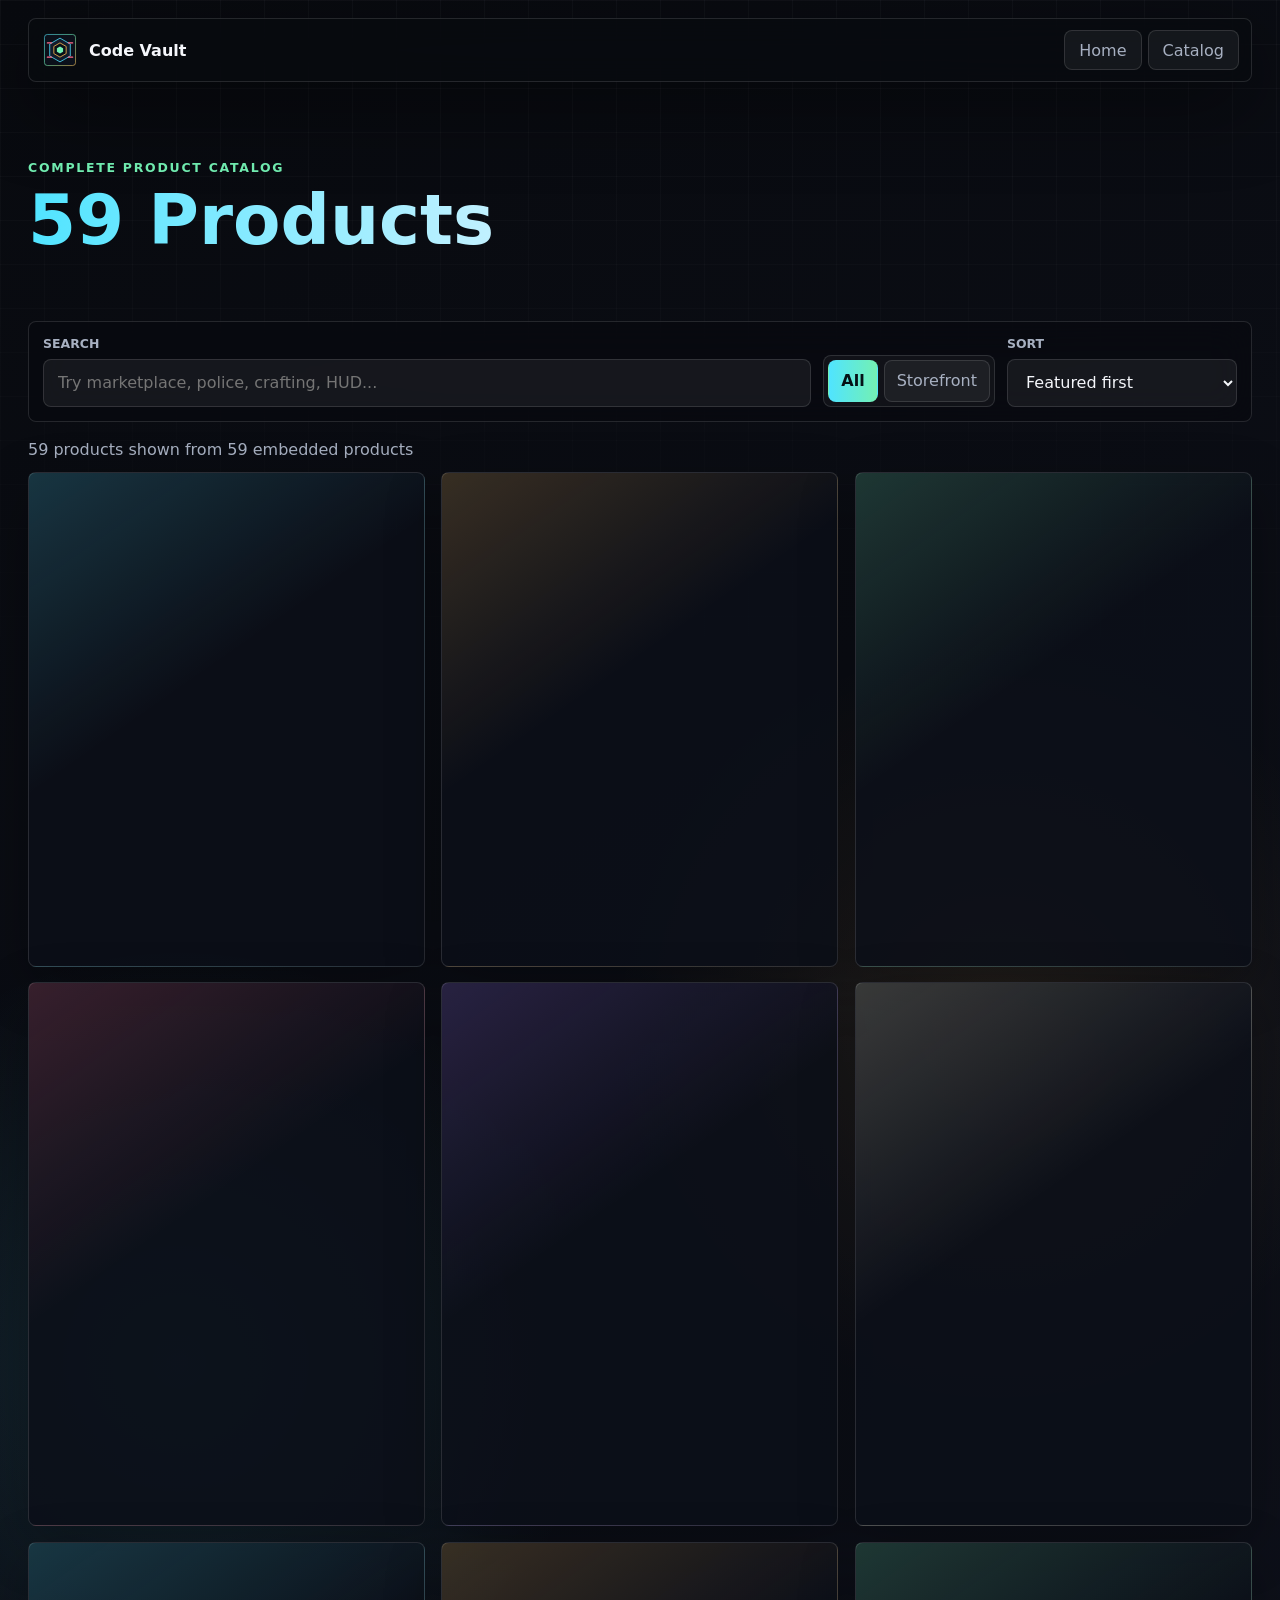
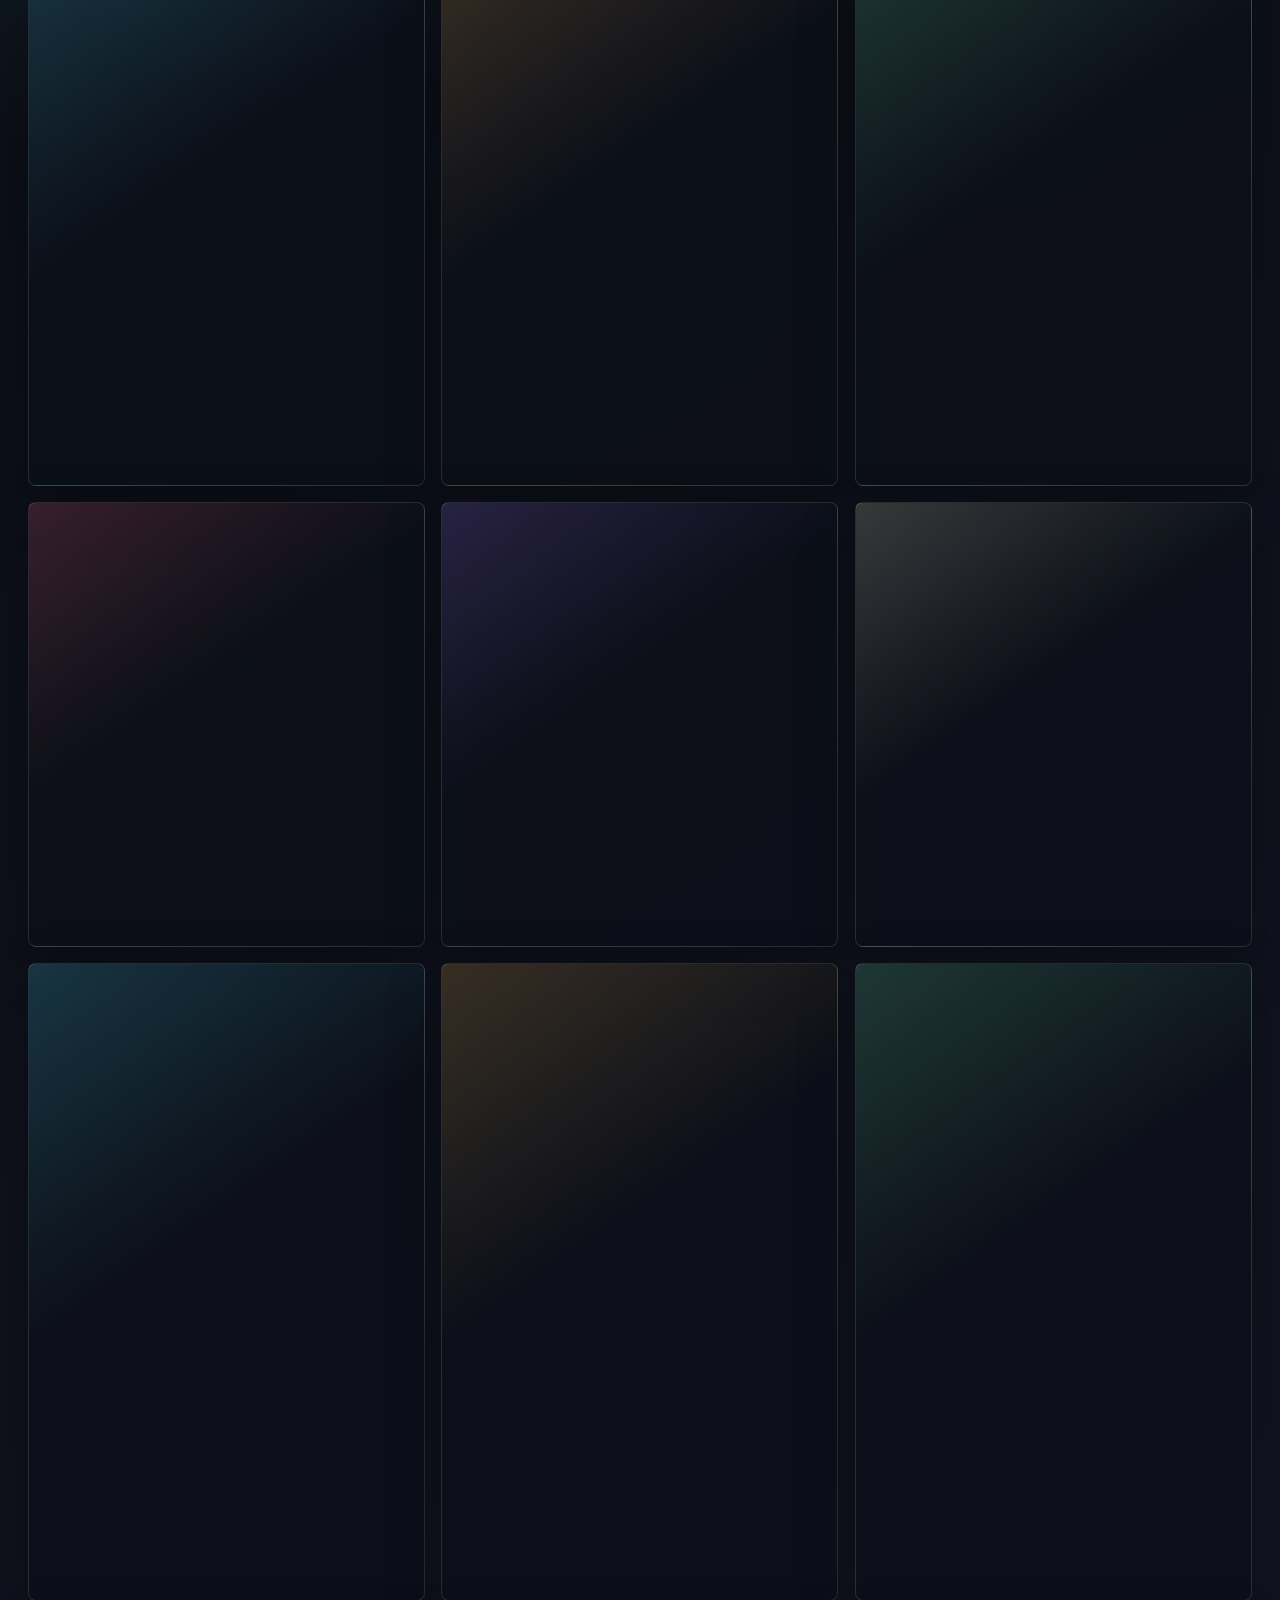
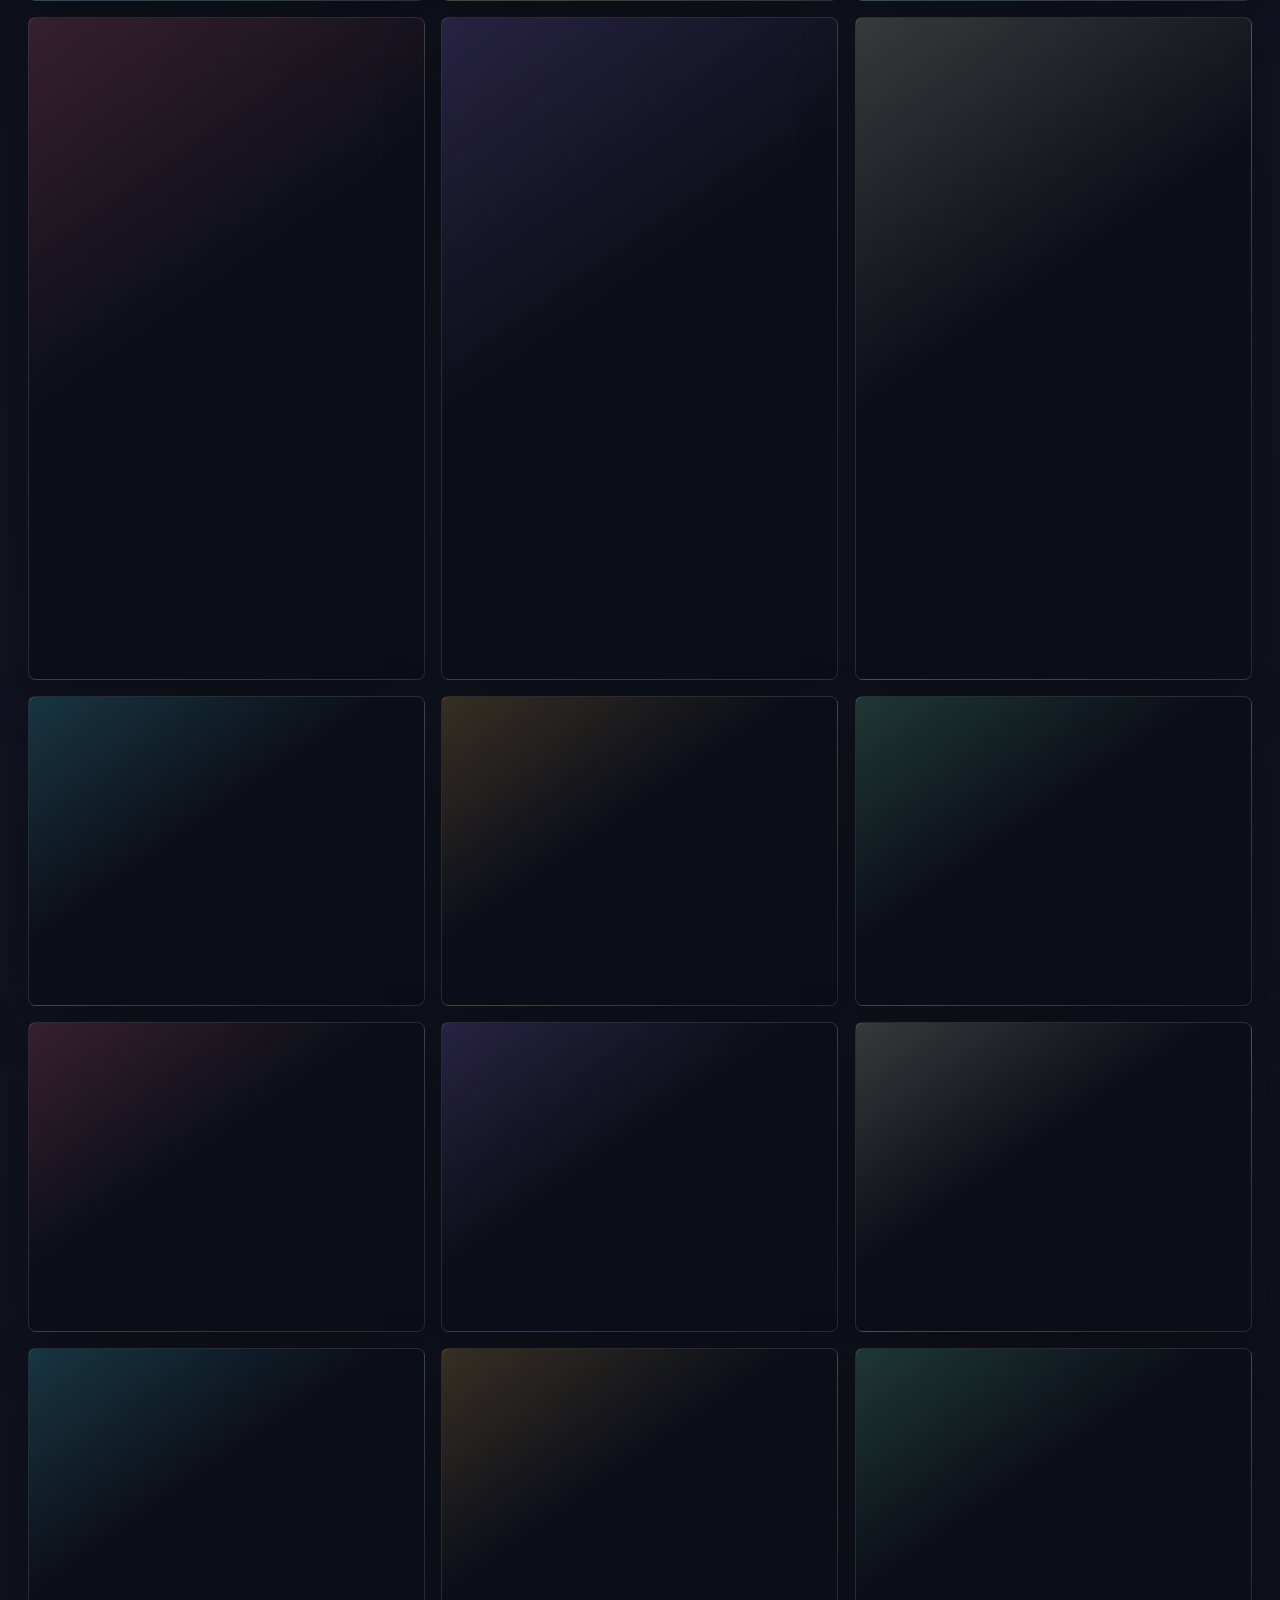
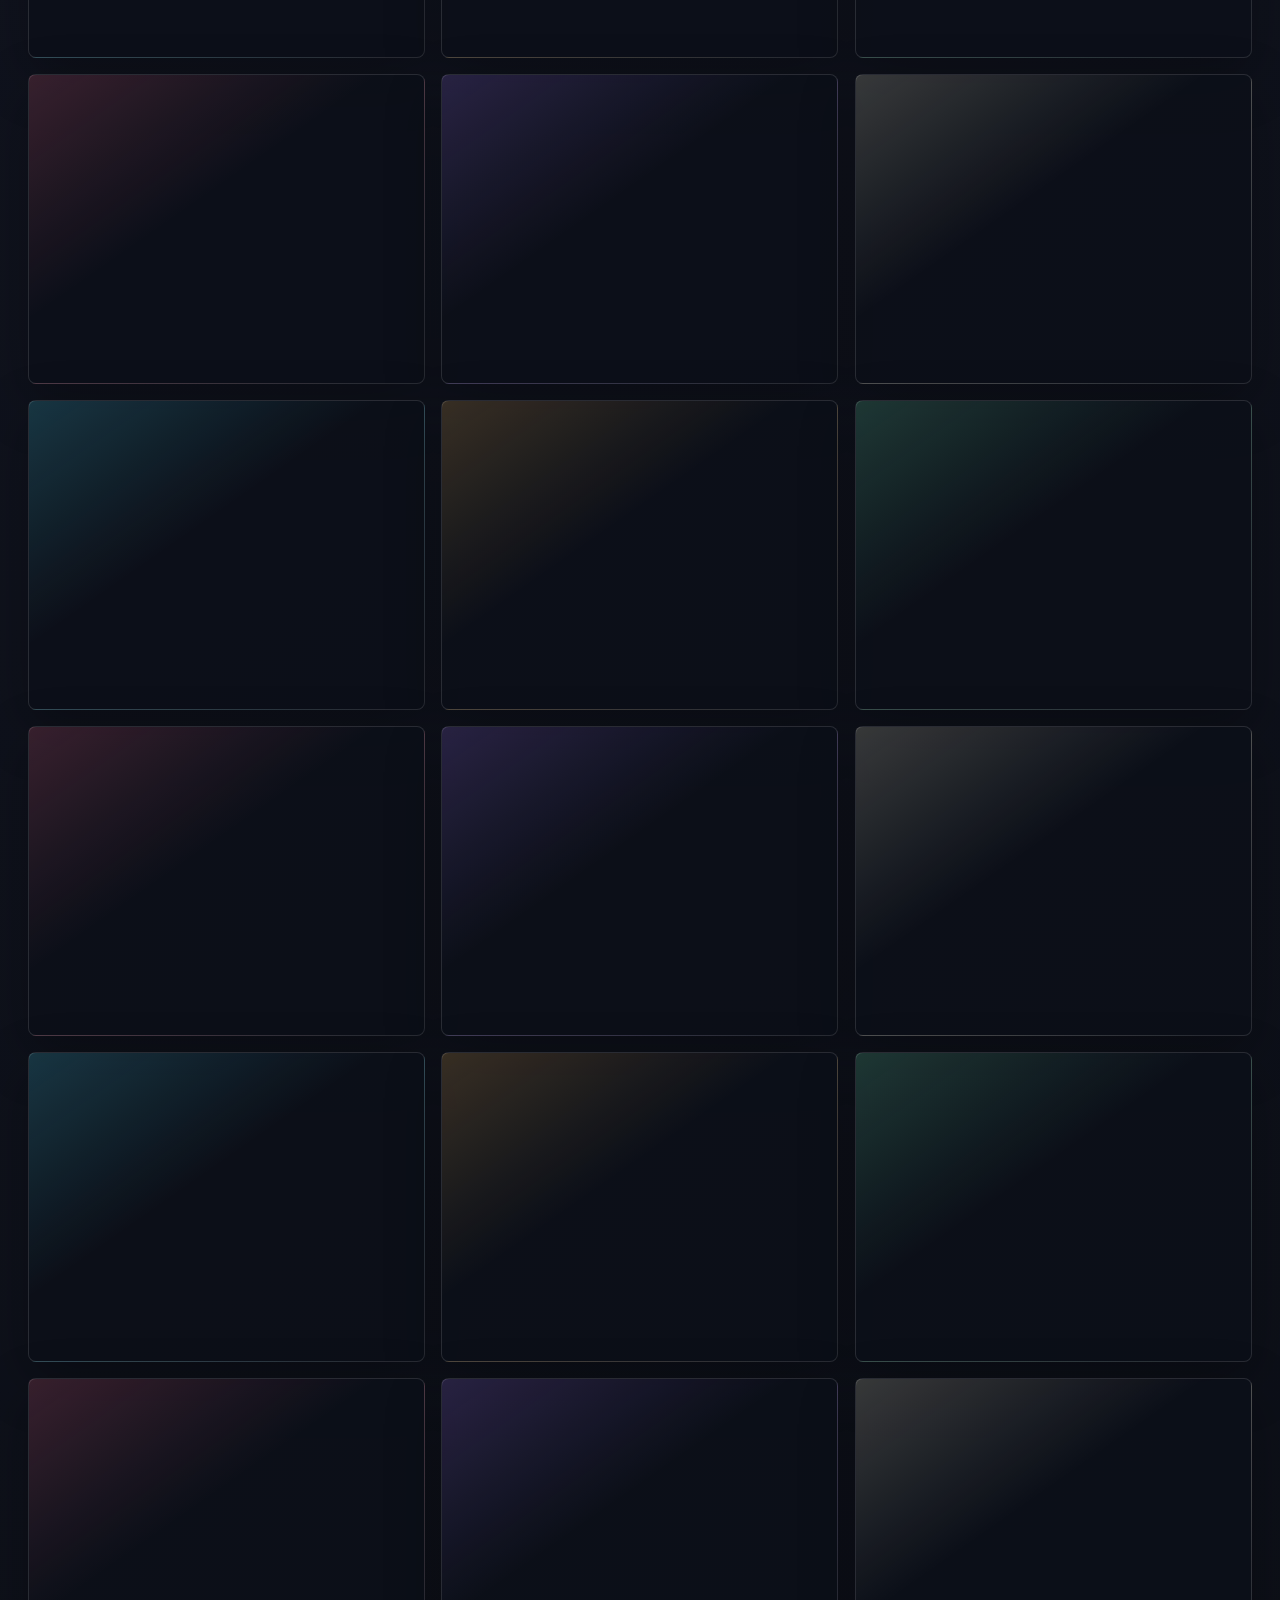
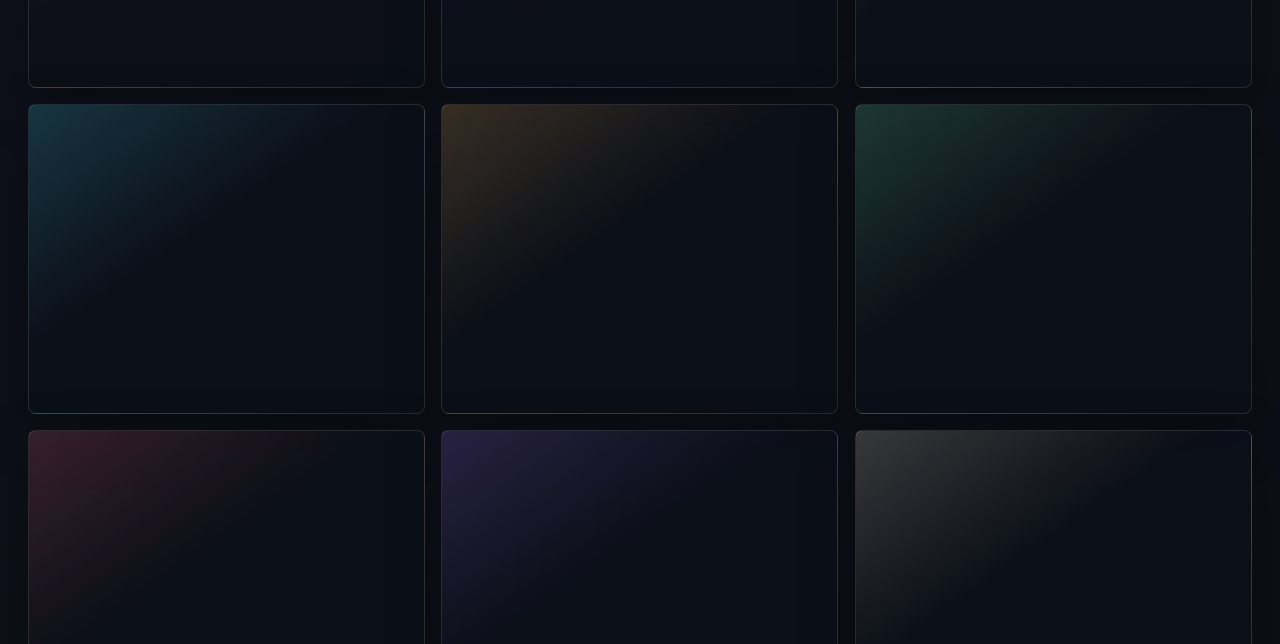
==== commit 047c6826: "Updated entire site" ====
--- a/catalog.html
+++ b/catalog.html
@@ -1,355 +1,295 @@
-<!doctype html>
-<html lang="en"><head><meta charset="utf-8" /><meta name="viewport" content="width=device-width, initial-scale=1" /><title>Catalog | Code Vault</title><meta name="description" content="The complete Code Vault Garry's Mod product catalog." /><link rel="stylesheet" href="./styles.css" /></head><body data-page="catalog"><canvas id="particle-field" aria-hidden="true"></canvas><div class="scanline" aria-hidden="true"></div><header class="site-shell catalog-hero"><nav class="topbar" aria-label="Code Vault navigation"><a class="brand" href="./index.html" aria-label="Code Vault home"><img src="./assets/plugin-vault-mark.svg" alt="" /><span>Code Vault</span></a><div class="nav-actions"><a href="./index.html">Home</a><a href="#catalog">Catalog</a></div></nav><div class="catalog-title"><p class="eyebrow">Complete product catalog</p><h1><span class="gradient-text">59 products,</span> filtered and cleaned.</h1><p class="hero-lede">Every card below is embedded directly into this page. The list only includes approved root plugins after the cleanup removal pass.</p></div></header><main id="catalog"><section class="site-shell control-panel" aria-label="Catalog controls"><label class="search-box"><span>Search</span><input id="search-input" type="search" placeholder="Try marketplace, police, crafting, HUD..." /></label><div class="segmented" aria-label="Product filters"><button class="active" type="button" data-filter="all">All</button><button type="button" data-filter="storefront">Storefront</button></div><label class="select-box"><span>Sort</span><select id="sort-select"><option value="featured">Featured first</option><option value="name">Name A-Z</option><option value="price-high">Price high-low</option><option value="price-low">Price low-high</option></select></label></section><section class="site-shell catalog-meta"><p id="result-count">59 products shown from 59 embedded products</p></section><section class="site-shell product-grid" id="product-grid" aria-live="polite"><article class="product-card visible" style="--card-color: 80, 228, 255" data-product-card data-name="bodies" data-price-min="14.99" data-status="storefront" data-search="bodies adds equippable body/armor outfit items and character body model support. frontier wwrp / wildwestrp / bodies $14.99 wildwestrp">
-  <div class="card-topline"><span class="product-icon"><svg viewBox="0 0 24 24" role="img" aria-hidden="true" fill="currentColor"><path d="M4 12a8 8 0 1 1 16 0h-3a5 5 0 1 0-10 0H4Zm7 1h2v7h-2v-7Zm-5 2h3v5H6v-5Zm9 0h3v5h-3v-5Z"/></svg></span><span class="product-price">$14.99</span></div>
-  <h3>Bodies</h3><p>Adds equippable body/armor outfit items and character body model support.</p>
-  <div class="product-meta"><span>wildwestrp</span><span>storefront</span></div>
-  <button class="card-button" type="button" data-product-detail data-name="Bodies" data-description="Adds equippable body/armor outfit items and character body model support." data-price="$14.99" data-found="Frontier WWRP / wildwestrp / bodies" data-notes="Root gamemode plugin.">View details</button>
-</article>
-<article class="product-card visible" style="--card-color: 255, 189, 85" data-product-card data-name="bounties" data-price-min="19.99" data-status="storefront" data-search="bounties adds bounty posting/tracking gameplay for roleplay servers. frontier wwrp / wildwestrp / bounties $19.99 wildwestrp">
-  <div class="card-topline"><span class="product-icon"><svg viewBox="0 0 24 24" role="img" aria-hidden="true" fill="currentColor"><path d="M5 4h14v14H5V4Zm3 3v8h8V7H8Zm2 2h4v4h-4V9ZM3 20h18v2H3v-2Z"/></svg></span><span class="product-price">$19.99</span></div>
-  <h3>Bounties</h3><p>Adds bounty posting/tracking gameplay for roleplay servers.</p>
-  <div class="product-meta"><span>wildwestrp</span><span>storefront</span></div>
-  <button class="card-button" type="button" data-product-detail data-name="Bounties" data-description="Adds bounty posting/tracking gameplay for roleplay servers." data-price="$19.99" data-found="Frontier WWRP / wildwestrp / bounties" data-notes="Root gamemode plugin.">View details</button>
-</article>
-<article class="product-card visible" style="--card-color: 115, 240, 179" data-product-card data-name="frontier networks char select" data-price-min="14.99" data-status="storefront" data-search="frontier networks char select adds frontier networks char select functionality for the gamemode. frontier wwrp / wildwestrp / frontier_charselect $14.99 wildwestrp">
-  <div class="card-topline"><span class="product-icon"><svg viewBox="0 0 24 24" role="img" aria-hidden="true" fill="currentColor"><path d="M5 4h14v14H5V4Zm3 3v8h8V7H8Zm2 2h4v4h-4V9ZM3 20h18v2H3v-2Z"/></svg></span><span class="product-price">$14.99</span></div>
-  <h3>Frontier Networks Char Select</h3><p>Adds frontier networks char select functionality for the gamemode.</p>
-  <div class="product-meta"><span>wildwestrp</span><span>storefront</span></div>
-  <button class="card-button" type="button" data-product-detail data-name="Frontier Networks Char Select" data-description="Adds frontier networks char select functionality for the gamemode." data-price="$14.99" data-found="Frontier WWRP / wildwestrp / frontier_charselect" data-notes="Root gamemode plugin.">View details</button>
-</article>
-<article class="product-card visible" style="--card-color: 255, 107, 139" data-product-card data-name="widgets" data-price-min="14.99" data-status="storefront" data-search="widgets adds a widget/context menu system, including gps-style widgets. frontier wwrp / wildwestrp / frontier_context $14.99 wildwestrp">
-  <div class="card-topline"><span class="product-icon"><svg viewBox="0 0 24 24" role="img" aria-hidden="true" fill="currentColor"><path d="M4 12a8 8 0 1 1 16 0h-3a5 5 0 1 0-10 0H4Zm7 1h2v7h-2v-7Zm-5 2h3v5H6v-5Zm9 0h3v5h-3v-5Z"/></svg></span><span class="product-price">$14.99</span></div>
-  <h3>Widgets</h3><p>Adds a widget/context menu system, including GPS-style widgets.</p>
-  <div class="product-meta"><span>wildwestrp</span><span>storefront</span></div>
-  <button class="card-button" type="button" data-product-detail data-name="Widgets" data-description="Adds a widget/context menu system, including GPS-style widgets." data-price="$14.99" data-found="Frontier WWRP / wildwestrp / frontier_context" data-notes="Root gamemode plugin.">View details</button>
-</article>
-<article class="product-card visible" style="--card-color: 169, 121, 255" data-product-card data-name="darkrp compatibility" data-price-min="7.99" data-status="storefront" data-search="darkrp compatibility adds darkrp compatibility. frontier wwrp / wildwestrp / frontier_darkrp_wrapper $7.99 wildwestrp">
-  <div class="card-topline"><span class="product-icon"><svg viewBox="0 0 24 24" role="img" aria-hidden="true" fill="currentColor"><path d="M5 4h14v14H5V4Zm3 3v8h8V7H8Zm2 2h4v4h-4V9ZM3 20h18v2H3v-2Z"/></svg></span><span class="product-price">$7.99</span></div>
-  <h3>DarkRP compatibility</h3><p>Adds DarkRP compatibility.</p>
-  <div class="product-meta"><span>wildwestrp</span><span>storefront</span></div>
-  <button class="card-button" type="button" data-product-detail data-name="DarkRP compatibility" data-description="Adds DarkRP compatibility." data-price="$7.99" data-found="Frontier WWRP / wildwestrp / frontier_darkrp_wrapper" data-notes="Root gamemode plugin.">View details</button>
-</article>
-<article class="product-card visible" style="--card-color: 255, 247, 209" data-product-card data-name="horses" data-price-min="24.99" data-status="storefront" data-search="horses rideable horses with saddlebag storage. frontier wwrp / wildwestrp / frontier_horses $24.99 wildwestrp">
-  <div class="card-topline"><span class="product-icon"><svg viewBox="0 0 24 24" role="img" aria-hidden="true" fill="currentColor"><path d="M5 11 7 6h10l2 5 2 1v6h-2a2 2 0 0 1-4 0H9a2 2 0 0 1-4 0H3v-6l2-1Zm3-3-1.1 3h10.2L16 8H8Z"/></svg></span><span class="product-price">$24.99</span></div>
-  <h3>Horses</h3><p>Rideable horses with saddlebag storage.</p>
-  <div class="product-meta"><span>wildwestrp</span><span>storefront</span></div>
-  <button class="card-button" type="button" data-product-detail data-name="Horses" data-description="Rideable horses with saddlebag storage." data-price="$24.99" data-found="Frontier WWRP / wildwestrp / frontier_horses" data-notes="Root gamemode plugin.">View details</button>
-</article>
-<article class="product-card visible" style="--card-color: 80, 228, 255" data-product-card data-name="lanterns" data-price-min="14.99" data-status="storefront" data-search="lanterns lanterns with persistent oil storage, burning over time, and refillable with oil bottles. frontier wwrp / wildwestrp / frontier_lantern $14.99 wildwestrp">
-  <div class="card-topline"><span class="product-icon"><svg viewBox="0 0 24 24" role="img" aria-hidden="true" fill="currentColor"><path d="M5 4h14v14H5V4Zm3 3v8h8V7H8Zm2 2h4v4h-4V9ZM3 20h18v2H3v-2Z"/></svg></span><span class="product-price">$14.99</span></div>
-  <h3>Lanterns</h3><p>Lanterns with persistent oil storage, burning over time, and refillable with oil bottles.</p>
-  <div class="product-meta"><span>wildwestrp</span><span>storefront</span></div>
-  <button class="card-button" type="button" data-product-detail data-name="Lanterns" data-description="Lanterns with persistent oil storage, burning over time, and refillable with oil bottles." data-price="$14.99" data-found="Frontier WWRP / wildwestrp / frontier_lantern" data-notes="Root gamemode plugin.">View details</button>
-</article>
-<article class="product-card visible" style="--card-color: 255, 189, 85" data-product-card data-name="frontier networks main interface" data-price-min="14.99" data-status="storefront" data-search="frontier networks main interface adds a custom loading/main menu interface for frontier networks. frontier wwrp / wildwestrp / frontier_main_load $14.99 wildwestrp">
-  <div class="card-topline"><span class="product-icon"><svg viewBox="0 0 24 24" role="img" aria-hidden="true" fill="currentColor"><path d="M4 12a8 8 0 1 1 16 0h-3a5 5 0 1 0-10 0H4Zm7 1h2v7h-2v-7Zm-5 2h3v5H6v-5Zm9 0h3v5h-3v-5Z"/></svg></span><span class="product-price">$14.99</span></div>
-  <h3>Frontier Networks Main Interface</h3><p>Adds a custom loading/main menu interface for Frontier Networks.</p>
-  <div class="product-meta"><span>wildwestrp</span><span>storefront</span></div>
-  <button class="card-button" type="button" data-product-detail data-name="Frontier Networks Main Interface" data-description="Adds a custom loading/main menu interface for Frontier Networks." data-price="$14.99" data-found="Frontier WWRP / wildwestrp / frontier_main_load" data-notes="Root gamemode plugin.">View details</button>
-</article>
-<article class="product-card visible" style="--card-color: 115, 240, 179" data-product-card data-name="rdr2 styled map" data-price-min="14.99" data-status="storefront" data-search="rdr2 styled map adds mini map compatibility. frontier wwrp / wildwestrp / frontier_mapsys $14.99 wildwestrp">
-  <div class="card-topline"><span class="product-icon"><svg viewBox="0 0 24 24" role="img" aria-hidden="true" fill="currentColor"><path d="M5 4h14v14H5V4Zm3 3v8h8V7H8Zm2 2h4v4h-4V9ZM3 20h18v2H3v-2Z"/></svg></span><span class="product-price">$14.99</span></div>
-  <h3>RDR2 Styled Map</h3><p>Adds mini map compatibility.</p>
-  <div class="product-meta"><span>wildwestrp</span><span>storefront</span></div>
-  <button class="card-button" type="button" data-product-detail data-name="RDR2 Styled Map" data-description="Adds mini map compatibility." data-price="$14.99" data-found="Frontier WWRP / wildwestrp / frontier_mapsys" data-notes="Root gamemode plugin.">View details</button>
-</article>
-<article class="product-card visible" style="--card-color: 255, 107, 139" data-product-card data-name="helix npc" data-price-min="14.99" data-status="storefront" data-search="helix npc adds configurable interactable npc entities and npc dialogue/action support. frontier wwrp / wildwestrp / frontier_npcs $14.99 wildwestrp">
-  <div class="card-topline"><span class="product-icon"><svg viewBox="0 0 24 24" role="img" aria-hidden="true" fill="currentColor"><path d="M12 12a4 4 0 1 0 0-8 4 4 0 0 0 0 8Zm-7 9c.8-4.2 3.4-7 7-7s6.2 2.8 7 7H5Z"/></svg></span><span class="product-price">$14.99</span></div>
-  <h3>Helix NPC</h3><p>Adds configurable interactable NPC entities and NPC dialogue/action support.</p>
-  <div class="product-meta"><span>wildwestrp</span><span>storefront</span></div>
-  <button class="card-button" type="button" data-product-detail data-name="Helix NPC" data-description="Adds configurable interactable NPC entities and NPC dialogue/action support." data-price="$14.99" data-found="Frontier WWRP / wildwestrp / frontier_npcs" data-notes="Root gamemode plugin.">View details</button>
-</article>
-<article class="product-card visible" style="--card-color: 169, 121, 255" data-product-card data-name="permakill" data-price-min="14.99" data-status="storefront" data-search="permakill adds staff-controlled permakill/permanent death workflow support. frontier wwrp / wildwestrp / frontier_pks $14.99 wildwestrp">
-  <div class="card-topline"><span class="product-icon"><svg viewBox="0 0 24 24" role="img" aria-hidden="true" fill="currentColor"><path d="M12 2 4 5v6c0 5 3.4 8.4 8 11 4.6-2.6 8-6 8-11V5l-8-3Zm0 4 4 1.5V11c0 2.7-1.5 4.8-4 6.6-2.5-1.8-4-3.9-4-6.6V7.5L12 6Z"/></svg></span><span class="product-price">$14.99</span></div>
-  <h3>Permakill</h3><p>Adds staff-controlled permakill/permanent death workflow support.</p>
-  <div class="product-meta"><span>wildwestrp</span><span>storefront</span></div>
-  <button class="card-button" type="button" data-product-detail data-name="Permakill" data-description="Adds staff-controlled permakill/permanent death workflow support." data-price="$14.99" data-found="Frontier WWRP / wildwestrp / frontier_pks" data-notes="Root gamemode plugin.">View details</button>
-</article>
-<article class="product-card visible" style="--card-color: 255, 247, 209" data-product-card data-name="prison system" data-price-min="14.99" data-status="storefront" data-search="prison system arrest, sentencing and custody. frontier wwrp / wildwestrp / frontier_prison $14.99 wildwestrp">
-  <div class="card-topline"><span class="product-icon"><svg viewBox="0 0 24 24" role="img" aria-hidden="true" fill="currentColor"><path d="M12 2 5 5v5c0 4.4 2.8 8.4 7 10 4.2-1.6 7-5.6 7-10V5l-7-3Zm0 3 4 1.7V10c0 3-1.5 5.8-4 7.2C9.5 15.8 8 13 8 10V6.7L12 5Z"/></svg></span><span class="product-price">$14.99</span></div>
-  <h3>Prison System</h3><p>Arrest, sentencing and custody.</p>
-  <div class="product-meta"><span>wildwestrp</span><span>storefront</span></div>
-  <button class="card-button" type="button" data-product-detail data-name="Prison System" data-description="Arrest, sentencing and custody." data-price="$14.99" data-found="Frontier WWRP / wildwestrp / frontier_prison" data-notes="Root gamemode plugin.">View details</button>
-</article>
-<article class="product-card visible" style="--card-color: 80, 228, 255" data-product-card data-name="tobacco system" data-price-min="19.99" data-status="storefront" data-search="tobacco system adds a tobacco growing system. frontier wwrp / wildwestrp / frontier_tobacco $19.99 wildwestrp">
-  <div class="card-topline"><span class="product-icon"><svg viewBox="0 0 24 24" role="img" aria-hidden="true" fill="currentColor"><path d="M6 3h5l2 4-5 9H3l5-9-2-4Zm9 3 6 6-9 9-3-3 9-9-3-3Z"/></svg></span><span class="product-price">$19.99</span></div>
-  <h3>Tobacco System</h3><p>Adds a tobacco growing system.</p>
-  <div class="product-meta"><span>wildwestrp</span><span>storefront</span></div>
-  <button class="card-button" type="button" data-product-detail data-name="Tobacco System" data-description="Adds a tobacco growing system." data-price="$19.99" data-found="Frontier WWRP / wildwestrp / frontier_tobacco" data-notes="Root gamemode plugin.">View details</button>
-</article>
-<article class="product-card visible" style="--card-color: 255, 189, 85" data-product-card data-name="inventory pac items" data-price-min="14.99" data-status="storefront" data-search="inventory pac items adds support for pac data on items based on inventory presence, in addition to equip status. frontier wwrp / wildwestrp / inventory_wearables $14.99 wildwestrp">
-  <div class="card-topline"><span class="product-icon"><svg viewBox="0 0 24 24" role="img" aria-hidden="true" fill="currentColor"><path d="M4 12a8 8 0 1 1 16 0h-3a5 5 0 1 0-10 0H4Zm7 1h2v7h-2v-7Zm-5 2h3v5H6v-5Zm9 0h3v5h-3v-5Z"/></svg></span><span class="product-price">$14.99</span></div>
-  <h3>Inventory PAC Items</h3><p>Adds support for PAC data on items based on inventory presence, in addition to equip status.</p>
-  <div class="product-meta"><span>wildwestrp</span><span>storefront</span></div>
-  <button class="card-button" type="button" data-product-detail data-name="Inventory PAC Items" data-description="Adds support for PAC data on items based on inventory presence, in addition to equip status." data-price="$14.99" data-found="Frontier WWRP / wildwestrp / inventory_wearables" data-notes="Root gamemode plugin.">View details</button>
-</article>
-<article class="product-card visible" style="--card-color: 115, 240, 179" data-product-card data-name="vr item pickup" data-price-min="14.99" data-status="storefront" data-search="vr item pickup lets vr players add a grabbed helix item to their inventory by pressing the pickup trigger. frontier wwrp / wildwestrp / sh_vrpickup $14.99 wildwestrp">
-  <div class="card-topline"><span class="product-icon"><svg viewBox="0 0 24 24" role="img" aria-hidden="true" fill="currentColor"><path d="M5 4h14v14H5V4Zm3 3v8h8V7H8Zm2 2h4v4h-4V9ZM3 20h18v2H3v-2Z"/></svg></span><span class="product-price">$14.99</span></div>
-  <h3>VR Item Pickup</h3><p>Lets VR players add a grabbed Helix item to their inventory by pressing the pickup trigger.</p>
-  <div class="product-meta"><span>wildwestrp</span><span>storefront</span></div>
-  <button class="card-button" type="button" data-product-detail data-name="VR Item Pickup" data-description="Lets VR players add a grabbed Helix item to their inventory by pressing the pickup trigger." data-price="$14.99" data-found="Frontier WWRP / wildwestrp / sh_vrpickup" data-notes="Root gamemode plugin.">View details</button>
-</article>
-<article class="product-card visible" style="--card-color: 255, 107, 139" data-product-card data-name="helix vr integration" data-price-min="14.99" data-status="storefront" data-search="helix vr integration seamlessly enables helix menus and huds for vrmod players using vr controller keys and actions. frontier wwrp / wildwestrp / vr_compat $14.99 wildwestrp">
-  <div class="card-topline"><span class="product-icon"><svg viewBox="0 0 24 24" role="img" aria-hidden="true" fill="currentColor"><path d="M4 12a8 8 0 1 1 16 0h-3a5 5 0 1 0-10 0H4Zm7 1h2v7h-2v-7Zm-5 2h3v5H6v-5Zm9 0h3v5h-3v-5Z"/></svg></span><span class="product-price">$14.99</span></div>
-  <h3>Helix VR Integration</h3><p>Seamlessly enables Helix menus and HUDs for VRMod players using VR controller keys and actions.</p>
-  <div class="product-meta"><span>wildwestrp</span><span>storefront</span></div>
-  <button class="card-button" type="button" data-product-detail data-name="Helix VR Integration" data-description="Seamlessly enables Helix menus and HUDs for VRMod players using VR controller keys and actions." data-price="$14.99" data-found="Frontier WWRP / wildwestrp / vr_compat" data-notes="Root gamemode plugin.">View details</button>
-</article>
-<article class="product-card visible" style="--card-color: 169, 121, 255" data-product-card data-name="custom circular hud" data-price-min="14.99" data-status="storefront" data-search="custom circular hud a circular health hud with semicircular stamina (left) and hunger (right) bars and conditional icons for hunger/thirst. frontier wwrp / wildwestrp / wwrp_hud $14.99 wildwestrp">
-  <div class="card-topline"><span class="product-icon"><svg viewBox="0 0 24 24" role="img" aria-hidden="true" fill="currentColor"><path d="M4 12a8 8 0 1 1 16 0h-3a5 5 0 1 0-10 0H4Zm7 1h2v7h-2v-7Zm-5 2h3v5H6v-5Zm9 0h3v5h-3v-5Z"/></svg></span><span class="product-price">$14.99</span></div>
-  <h3>Custom Circular HUD</h3><p>A circular health HUD with semicircular stamina (left) and hunger (right) bars and conditional icons for hunger/thirst.</p>
-  <div class="product-meta"><span>wildwestrp</span><span>storefront</span></div>
-  <button class="card-button" type="button" data-product-detail data-name="Custom Circular HUD" data-description="A circular health HUD with semicircular stamina (left) and hunger (right) bars and conditional icons for hunger/thirst." data-price="$14.99" data-found="Frontier WWRP / wildwestrp / wwrp_hud" data-notes="Root gamemode plugin.">View details</button>
-</article>
-<article class="product-card visible" style="--card-color: 255, 247, 209" data-product-card data-name="book-based f1 menu replacement" data-price-min="14.99" data-status="storefront" data-search="book-based f1 menu replacement replaces the existing f1 menu with a book-based menu (based on cyanide. wild west rp / wildwestrp / book_f1 $14.99 wildwestrp">
-  <div class="card-topline"><span class="product-icon"><svg viewBox="0 0 24 24" role="img" aria-hidden="true" fill="currentColor"><path d="M4 12a8 8 0 1 1 16 0h-3a5 5 0 1 0-10 0H4Zm7 1h2v7h-2v-7Zm-5 2h3v5H6v-5Zm9 0h3v5h-3v-5Z"/></svg></span><span class="product-price">$14.99</span></div>
-  <h3>Book-Based F1 Menu Replacement</h3><p>Replaces the existing F1 menu with a book-based menu (Based on Cyanide.</p>
-  <div class="product-meta"><span>wildwestrp</span><span>storefront</span></div>
-  <button class="card-button" type="button" data-product-detail data-name="Book-Based F1 Menu Replacement" data-description="Replaces the existing F1 menu with a book-based menu (Based on Cyanide." data-price="$14.99" data-found="Wild West RP / wildwestrp / book_f1" data-notes="Root gamemode plugin.">View details</button>
-</article>
-<article class="product-card visible" style="--card-color: 80, 228, 255" data-product-card data-name="guilds" data-price-min="24.99" data-status="storefront" data-search="guilds adds a custom player-facing interface/menu layer. wild west rp / wildwestrp / guilds $24.99 wildwestrp">
-  <div class="card-topline"><span class="product-icon"><svg viewBox="0 0 24 24" role="img" aria-hidden="true" fill="currentColor"><path d="M4 12a8 8 0 1 1 16 0h-3a5 5 0 1 0-10 0H4Zm7 1h2v7h-2v-7Zm-5 2h3v5H6v-5Zm9 0h3v5h-3v-5Z"/></svg></span><span class="product-price">$24.99</span></div>
-  <h3>Guilds</h3><p>Adds a custom player-facing interface/menu layer.</p>
-  <div class="product-meta"><span>wildwestrp</span><span>storefront</span></div>
-  <button class="card-button" type="button" data-product-detail data-name="Guilds" data-description="Adds a custom player-facing interface/menu layer." data-price="$24.99" data-found="Wild West RP / wildwestrp / guilds" data-notes="Root gamemode plugin.">View details</button>
-</article>
-<article class="product-card visible" style="--card-color: 255, 189, 85" data-product-card data-name="sw: galaxies main interface" data-price-min="14.99" data-status="storefront" data-search="sw: galaxies main interface adds a custom loading/main menu interface for the schema. wild west rp / wildwestrp / mainmenu-loading $14.99 wildwestrp">
-  <div class="card-topline"><span class="product-icon"><svg viewBox="0 0 24 24" role="img" aria-hidden="true" fill="currentColor"><path d="M4 12a8 8 0 1 1 16 0h-3a5 5 0 1 0-10 0H4Zm7 1h2v7h-2v-7Zm-5 2h3v5H6v-5Zm9 0h3v5h-3v-5Z"/></svg></span><span class="product-price">$14.99</span></div>
-  <h3>SW: Galaxies Main Interface</h3><p>Adds a custom loading/main menu interface for the schema.</p>
-  <div class="product-meta"><span>wildwestrp</span><span>storefront</span></div>
-  <button class="card-button" type="button" data-product-detail data-name="SW: Galaxies Main Interface" data-description="Adds a custom loading/main menu interface for the schema." data-price="$14.99" data-found="Wild West RP / wildwestrp / mainmenu-loading" data-notes="Root gamemode plugin.">View details</button>
-</article>
-<article class="product-card visible" style="--card-color: 115, 240, 179" data-product-card data-name="ui (menu principal)" data-price-min="14.99" data-status="storefront" data-search="ui (menu principal) adds a custom character select/load ui for helix schemas. wild west rp / wildwestrp / mainmenu-select-load $14.99 wildwestrp">
-  <div class="card-topline"><span class="product-icon"><svg viewBox="0 0 24 24" role="img" aria-hidden="true" fill="currentColor"><path d="M4 12a8 8 0 1 1 16 0h-3a5 5 0 1 0-10 0H4Zm7 1h2v7h-2v-7Zm-5 2h3v5H6v-5Zm9 0h3v5h-3v-5Z"/></svg></span><span class="product-price">$14.99</span></div>
-  <h3>UI (Menu Principal)</h3><p>Adds a custom character select/load UI for Helix schemas.</p>
-  <div class="product-meta"><span>wildwestrp</span><span>storefront</span></div>
-  <button class="card-button" type="button" data-product-detail data-name="UI (Menu Principal)" data-description="Adds a custom character select/load UI for Helix schemas." data-price="$14.99" data-found="Wild West RP / wildwestrp / mainmenu-select-load" data-notes="Root gamemode plugin.">View details</button>
-</article>
-<article class="product-card visible" style="--card-color: 255, 107, 139" data-product-card data-name="hud elements" data-price-min="14.99" data-status="storefront" data-search="hud elements adds a replacement weapon-selection hud. wild west rp / wildwestrp / monolith_wepselect $14.99 wildwestrp">
-  <div class="card-topline"><span class="product-icon"><svg viewBox="0 0 24 24" role="img" aria-hidden="true" fill="currentColor"><path d="M4 12a8 8 0 1 1 16 0h-3a5 5 0 1 0-10 0H4Zm7 1h2v7h-2v-7Zm-5 2h3v5H6v-5Zm9 0h3v5h-3v-5Z"/></svg></span><span class="product-price">$14.99</span></div>
-  <h3>Hud Elements</h3><p>Adds a replacement weapon-selection HUD.</p>
-  <div class="product-meta"><span>wildwestrp</span><span>storefront</span></div>
-  <button class="card-button" type="button" data-product-detail data-name="Hud Elements" data-description="Adds a replacement weapon-selection HUD." data-price="$14.99" data-found="Wild West RP / wildwestrp / monolith_wepselect" data-notes="Root gamemode plugin.">View details</button>
-</article>
-<article class="product-card visible" style="--card-color: 169, 121, 255" data-product-card data-name="prodigy ui" data-price-min="19.99" data-status="storefront" data-search="prodigy ui adds a full custom helix ui layer including menus, inventory, scoreboard, settings, storage, business, and notices. wild west rp / wildwestrp / wwrp-interface $19.99 wildwestrp">
-  <div class="card-topline"><span class="product-icon"><svg viewBox="0 0 24 24" role="img" aria-hidden="true" fill="currentColor"><path d="M4 12a8 8 0 1 1 16 0h-3a5 5 0 1 0-10 0H4Zm7 1h2v7h-2v-7Zm-5 2h3v5H6v-5Zm9 0h3v5h-3v-5Z"/></svg></span><span class="product-price">$19.99</span></div>
-  <h3>Prodigy UI</h3><p>Adds a full custom Helix UI layer including menus, inventory, scoreboard, settings, storage, business, and notices.</p>
-  <div class="product-meta"><span>wildwestrp</span><span>storefront</span></div>
-  <button class="card-button" type="button" data-product-detail data-name="Prodigy UI" data-description="Adds a full custom Helix UI layer including menus, inventory, scoreboard, settings, storage, business, and notices." data-price="$19.99" data-found="Wild West RP / wildwestrp / wwrp-interface" data-notes="Root gamemode plugin.">View details</button>
-</article>
-<article class="product-card visible" style="--card-color: 255, 247, 209" data-product-card data-name="alcohol production (niums)" data-price-min="19.99" data-status="storefront" data-search="alcohol production (niums) adds the ability to brew alcohol in helix. frontier wwrp / wildwestrp-helixmain / alcohol_production $19.99 wildwestrp-helixmain">
-  <div class="card-topline"><span class="product-icon"><svg viewBox="0 0 24 24" role="img" aria-hidden="true" fill="currentColor"><path d="M6 3h5l2 4-5 9H3l5-9-2-4Zm9 3 6 6-9 9-3-3 9-9-3-3Z"/></svg></span><span class="product-price">$19.99</span></div>
-  <h3>Alcohol Production (Niums)</h3><p>Adds the ability to brew alcohol in helix.</p>
-  <div class="product-meta"><span>wildwestrp-helixmain</span><span>storefront</span></div>
-  <button class="card-button" type="button" data-product-detail data-name="Alcohol Production (Niums)" data-description="Adds the ability to brew alcohol in helix." data-price="$19.99" data-found="Frontier WWRP / wildwestrp-helixmain / alcohol_production" data-notes="Root gamemode plugin.">View details</button>
-</article>
-<article class="product-card visible" style="--card-color: 80, 228, 255" data-product-card data-name="role-based character limits" data-price-min="24.99" data-status="storefront" data-search="role-based character limits overrides default character slot limits based on user group. frontier wwrp / wildwestrp-helixmain / charlimit $24.99 wildwestrp-helixmain">
-  <div class="card-topline"><span class="product-icon"><svg viewBox="0 0 24 24" role="img" aria-hidden="true" fill="currentColor"><path d="M5 4h14v14H5V4Zm3 3v8h8V7H8Zm2 2h4v4h-4V9ZM3 20h18v2H3v-2Z"/></svg></span><span class="product-price">$24.99</span></div>
-  <h3>Role-Based Character Limits</h3><p>Overrides default character slot limits based on user group.</p>
-  <div class="product-meta"><span>wildwestrp-helixmain</span><span>storefront</span></div>
-  <button class="card-button" type="button" data-product-detail data-name="Role-Based Character Limits" data-description="Overrides default character slot limits based on user group." data-price="$24.99" data-found="Frontier WWRP / wildwestrp-helixmain / charlimit" data-notes="Root gamemode plugin.">View details</button>
-</article>
-<article class="product-card visible" style="--card-color: 255, 189, 85" data-product-card data-name="jail system" data-price-min="14.99" data-status="storefront" data-search="jail system arrest, sentencing and custody. frontier wwrp / wildwestrp-helixmain / jail_system $14.99 wildwestrp-helixmain">
-  <div class="card-topline"><span class="product-icon"><svg viewBox="0 0 24 24" role="img" aria-hidden="true" fill="currentColor"><path d="M12 2 5 5v5c0 4.4 2.8 8.4 7 10 4.2-1.6 7-5.6 7-10V5l-7-3Zm0 3 4 1.7V10c0 3-1.5 5.8-4 7.2C9.5 15.8 8 13 8 10V6.7L12 5Z"/></svg></span><span class="product-price">$14.99</span></div>
-  <h3>Jail System</h3><p>Arrest, sentencing and custody.</p>
-  <div class="product-meta"><span>wildwestrp-helixmain</span><span>storefront</span></div>
-  <button class="card-button" type="button" data-product-detail data-name="Jail System" data-description="Arrest, sentencing and custody." data-price="$14.99" data-found="Frontier WWRP / wildwestrp-helixmain / jail_system" data-notes="Root gamemode plugin.">View details</button>
-</article>
-<article class="product-card visible" style="--card-color: 115, 240, 179" data-product-card data-name="lockpicking" data-price-min="14.99" data-status="storefront" data-search="lockpicking allows to pick locks with bobby pins. frontier wwrp / wildwestrp-helixmain / mafiarp_lockpicking $14.99 wildwestrp-helixmain">
-  <div class="card-topline"><span class="product-icon"><svg viewBox="0 0 24 24" role="img" aria-hidden="true" fill="currentColor"><path d="M5 4h14v14H5V4Zm3 3v8h8V7H8Zm2 2h4v4h-4V9ZM3 20h18v2H3v-2Z"/></svg></span><span class="product-price">$14.99</span></div>
-  <h3>Lockpicking</h3><p>Allows to pick locks with bobby pins.</p>
-  <div class="product-meta"><span>wildwestrp-helixmain</span><span>storefront</span></div>
-  <button class="card-button" type="button" data-product-detail data-name="Lockpicking" data-description="Allows to pick locks with bobby pins." data-price="$14.99" data-found="Frontier WWRP / wildwestrp-helixmain / mafiarp_lockpicking" data-notes="Root gamemode plugin.">View details</button>
-</article>
-<article class="product-card visible" style="--card-color: 255, 107, 139" data-product-card data-name="clothing" data-price-min="14.99" data-status="storefront" data-search="clothing clothing. frontier wwrp / wildwestrp-helixmain / monolith_clothing $14.99 wildwestrp-helixmain">
-  <div class="card-topline"><span class="product-icon"><svg viewBox="0 0 24 24" role="img" aria-hidden="true" fill="currentColor"><path d="M5 4h14v14H5V4Zm3 3v8h8V7H8Zm2 2h4v4h-4V9ZM3 20h18v2H3v-2Z"/></svg></span><span class="product-price">$14.99</span></div>
-  <h3>Clothing</h3><p>Clothing.</p>
-  <div class="product-meta"><span>wildwestrp-helixmain</span><span>storefront</span></div>
-  <button class="card-button" type="button" data-product-detail data-name="Clothing" data-description="Clothing." data-price="$14.99" data-found="Frontier WWRP / wildwestrp-helixmain / monolith_clothing" data-notes="Root gamemode plugin.">View details</button>
-</article>
-<article class="product-card visible" style="--card-color: 169, 121, 255" data-product-card data-name="application system" data-price-min="14.99" data-status="storefront" data-search="application system adds an immersive and realistic ic application system. mafiarp / mafia_roleplay / applicationsystem $14.99 mafia_roleplay">
-  <div class="card-topline"><span class="product-icon"><svg viewBox="0 0 24 24" role="img" aria-hidden="true" fill="currentColor"><path d="M5 4h14v14H5V4Zm3 3v8h8V7H8Zm2 2h4v4h-4V9ZM3 20h18v2H3v-2Z"/></svg></span><span class="product-price">$14.99</span></div>
-  <h3>Application System</h3><p>Adds an immersive and realistic IC application system.</p>
-  <div class="product-meta"><span>mafia_roleplay</span><span>storefront</span></div>
-  <button class="card-button" type="button" data-product-detail data-name="Application System" data-description="Adds an immersive and realistic IC application system." data-price="$14.99" data-found="MafiaRP / mafia_roleplay / applicationsystem" data-notes="Root gamemode plugin.">View details</button>
-</article>
-<article class="product-card visible" style="--card-color: 255, 247, 209" data-product-card data-name="char creation" data-price-min="9.99" data-status="storefront" data-search="char creation adds custom character creation flow changes. mafiarp / mafia_roleplay / charcreation $9.99 mafia_roleplay">
-  <div class="card-topline"><span class="product-icon"><svg viewBox="0 0 24 24" role="img" aria-hidden="true" fill="currentColor"><path d="M5 4h14v14H5V4Zm3 3v8h8V7H8Zm2 2h4v4h-4V9ZM3 20h18v2H3v-2Z"/></svg></span><span class="product-price">$9.99</span></div>
-  <h3>Char Creation</h3><p>Adds custom character creation flow changes.</p>
-  <div class="product-meta"><span>mafia_roleplay</span><span>storefront</span></div>
-  <button class="card-button" type="button" data-product-detail data-name="Char Creation" data-description="Adds custom character creation flow changes." data-price="$9.99" data-found="MafiaRP / mafia_roleplay / charcreation" data-notes="Root gamemode plugin.">View details</button>
-</article>
-<article class="product-card visible" style="--card-color: 80, 228, 255" data-product-card data-name="commander faction menu" data-price-min="14.99" data-status="storefront" data-search="commander faction menu adds a commander/faction-management menu. mafiarp / mafia_roleplay / cmd_factionmenu $14.99 mafia_roleplay">
-  <div class="card-topline"><span class="product-icon"><svg viewBox="0 0 24 24" role="img" aria-hidden="true" fill="currentColor"><path d="M4 12a8 8 0 1 1 16 0h-3a5 5 0 1 0-10 0H4Zm7 1h2v7h-2v-7Zm-5 2h3v5H6v-5Zm9 0h3v5h-3v-5Z"/></svg></span><span class="product-price">$14.99</span></div>
-  <h3>Commander Faction Menu</h3><p>Adds a commander/faction-management menu.</p>
-  <div class="product-meta"><span>mafia_roleplay</span><span>storefront</span></div>
-  <button class="card-button" type="button" data-product-detail data-name="Commander Faction Menu" data-description="Adds a commander/faction-management menu." data-price="$14.99" data-found="MafiaRP / mafia_roleplay / cmd_factionmenu" data-notes="Root gamemode plugin.">View details</button>
-</article>
-<article class="product-card visible" style="--card-color: 255, 189, 85" data-product-card data-name="detective" data-price-min="7.99" data-status="storefront" data-search="detective adds detective roleplay tools and systems. mafiarp / mafia_roleplay / detective $7.99 mafia_roleplay">
-  <div class="card-topline"><span class="product-icon"><svg viewBox="0 0 24 24" role="img" aria-hidden="true" fill="currentColor"><path d="M5 4h14v14H5V4Zm3 3v8h8V7H8Zm2 2h4v4h-4V9ZM3 20h18v2H3v-2Z"/></svg></span><span class="product-price">$7.99</span></div>
-  <h3>Detective</h3><p>Adds detective roleplay tools and systems.</p>
-  <div class="product-meta"><span>mafia_roleplay</span><span>storefront</span></div>
-  <button class="card-button" type="button" data-product-detail data-name="Detective" data-description="Adds detective roleplay tools and systems." data-price="$7.99" data-found="MafiaRP / mafia_roleplay / detective" data-notes="Root gamemode plugin.">View details</button>
-</article>
-<article class="product-card visible" style="--card-color: 115, 240, 179" data-product-card data-name="group manager" data-price-min="24.99" data-status="storefront" data-search="group manager allow players to create their own in-game groups with custom name and roles. mafiarp / mafia_roleplay / groupmanager $24.99 mafia_roleplay">
-  <div class="card-topline"><span class="product-icon"><svg viewBox="0 0 24 24" role="img" aria-hidden="true" fill="currentColor"><path d="M5 4h14v14H5V4Zm3 3v8h8V7H8Zm2 2h4v4h-4V9ZM3 20h18v2H3v-2Z"/></svg></span><span class="product-price">$24.99</span></div>
-  <h3>Group Manager</h3><p>Allow players to create their own in-game groups with custom name and roles.</p>
-  <div class="product-meta"><span>mafia_roleplay</span><span>storefront</span></div>
-  <button class="card-button" type="button" data-product-detail data-name="Group Manager" data-description="Allow players to create their own in-game groups with custom name and roles." data-price="$24.99" data-found="MafiaRP / mafia_roleplay / groupmanager" data-notes="Root gamemode plugin.">View details</button>
-</article>
-<article class="product-card visible" style="--card-color: 255, 107, 139" data-product-card data-name="hotwire" data-price-min="14.99" data-status="storefront" data-search="hotwire adds the ability to use a hot wire to start up the engine. mafiarp / mafia_roleplay / hotwire $14.99 mafia_roleplay">
-  <div class="card-topline"><span class="product-icon"><svg viewBox="0 0 24 24" role="img" aria-hidden="true" fill="currentColor"><path d="M5 11 7 6h10l2 5 2 1v6h-2a2 2 0 0 1-4 0H9a2 2 0 0 1-4 0H3v-6l2-1Zm3-3-1.1 3h10.2L16 8H8Z"/></svg></span><span class="product-price">$14.99</span></div>
-  <h3>HotWire</h3><p>Adds the ability to use a hot wire to start up the engine.</p>
-  <div class="product-meta"><span>mafia_roleplay</span><span>storefront</span></div>
-  <button class="card-button" type="button" data-product-detail data-name="HotWire" data-description="Adds the ability to use a hot wire to start up the engine." data-price="$14.99" data-found="MafiaRP / mafia_roleplay / hotwire" data-notes="Root gamemode plugin.">View details</button>
-</article>
-<article class="product-card visible" style="--card-color: 169, 121, 255" data-product-card data-name="inventory slots" data-price-min="14.99" data-status="storefront" data-search="inventory slots adds equipment/inventory slot support. mafiarp / mafia_roleplay / inventoryslots $14.99 mafia_roleplay">
-  <div class="card-topline"><span class="product-icon"><svg viewBox="0 0 24 24" role="img" aria-hidden="true" fill="currentColor"><path d="M4 12a8 8 0 1 1 16 0h-3a5 5 0 1 0-10 0H4Zm7 1h2v7h-2v-7Zm-5 2h3v5H6v-5Zm9 0h3v5h-3v-5Z"/></svg></span><span class="product-price">$14.99</span></div>
-  <h3>Inventory Slots</h3><p>Adds equipment/inventory slot support.</p>
-  <div class="product-meta"><span>mafia_roleplay</span><span>storefront</span></div>
-  <button class="card-button" type="button" data-product-detail data-name="Inventory Slots" data-description="Adds equipment/inventory slot support." data-price="$14.99" data-found="MafiaRP / mafia_roleplay / inventoryslots" data-notes="Root gamemode plugin.">View details</button>
-</article>
-<article class="product-card visible" style="--card-color: 255, 247, 209" data-product-card data-name="arccw support + magazine system" data-price-min="9.99" data-status="storefront" data-search="arccw support + magazine system adds arccw support + magazine system functionality for the gamemode. mafiarp / mafia_roleplay / mafiarp_arccw_integration $9.99 mafia_roleplay">
-  <div class="card-topline"><span class="product-icon"><svg viewBox="0 0 24 24" role="img" aria-hidden="true" fill="currentColor"><path d="M5 4h14v14H5V4Zm3 3v8h8V7H8Zm2 2h4v4h-4V9ZM3 20h18v2H3v-2Z"/></svg></span><span class="product-price">$9.99</span></div>
-  <h3>ArcCW Support + Magazine System</h3><p>Adds arccw support + magazine system functionality for the gamemode.</p>
-  <div class="product-meta"><span>mafia_roleplay</span><span>storefront</span></div>
-  <button class="card-button" type="button" data-product-detail data-name="ArcCW Support + Magazine System" data-description="Adds arccw support + magazine system functionality for the gamemode." data-price="$9.99" data-found="MafiaRP / mafia_roleplay / mafiarp_arccw_integration" data-notes="Root gamemode plugin.">View details</button>
-</article>
-<article class="product-card visible" style="--card-color: 80, 228, 255" data-product-card data-name="clothing system" data-price-min="14.99" data-status="storefront" data-search="clothing system adds modern clothing store ui. mafiarp / mafia_roleplay / mafiarp_clothing $14.99 mafia_roleplay">
-  <div class="card-topline"><span class="product-icon"><svg viewBox="0 0 24 24" role="img" aria-hidden="true" fill="currentColor"><path d="M4 12a8 8 0 1 1 16 0h-3a5 5 0 1 0-10 0H4Zm7 1h2v7h-2v-7Zm-5 2h3v5H6v-5Zm9 0h3v5h-3v-5Z"/></svg></span><span class="product-price">$14.99</span></div>
-  <h3>Clothing System</h3><p>Adds modern clothing store UI.</p>
-  <div class="product-meta"><span>mafia_roleplay</span><span>storefront</span></div>
-  <button class="card-button" type="button" data-product-detail data-name="Clothing System" data-description="Adds modern clothing store UI." data-price="$14.99" data-found="MafiaRP / mafia_roleplay / mafiarp_clothing" data-notes="Root gamemode plugin.">View details</button>
-</article>
-<article class="product-card visible" style="--card-color: 255, 189, 85" data-product-card data-name="cocaine system" data-price-min="24.99" data-status="storefront" data-search="cocaine system adds cocaine system. mafiarp / mafia_roleplay / mafiarp_cocaine $24.99 mafia_roleplay">
-  <div class="card-topline"><span class="product-icon"><svg viewBox="0 0 24 24" role="img" aria-hidden="true" fill="currentColor"><path d="M6 3h5l2 4-5 9H3l5-9-2-4Zm9 3 6 6-9 9-3-3 9-9-3-3Z"/></svg></span><span class="product-price">$24.99</span></div>
-  <h3>Cocaine System</h3><p>Adds cocaine system.</p>
-  <div class="product-meta"><span>mafia_roleplay</span><span>storefront</span></div>
-  <button class="card-button" type="button" data-product-detail data-name="Cocaine System" data-description="Adds cocaine system." data-price="$24.99" data-found="MafiaRP / mafia_roleplay / mafiarp_cocaine" data-notes="Root gamemode plugin.">View details</button>
-</article>
-<article class="product-card visible" style="--card-color: 115, 240, 179" data-product-card data-name="mafiarp crafting" data-price-min="24.99" data-status="storefront" data-search="mafiarp crafting adds a better crafting solution to helix. mafiarp / mafia_roleplay / mafiarp_crafting $24.99 mafia_roleplay">
-  <div class="card-topline"><span class="product-icon"><svg viewBox="0 0 24 24" role="img" aria-hidden="true" fill="currentColor"><path d="M6 3h5l2 4-5 9H3l5-9-2-4Zm9 3 6 6-9 9-3-3 9-9-3-3Z"/></svg></span><span class="product-price">$24.99</span></div>
-  <h3>MafiaRP Crafting</h3><p>Adds a better crafting solution to helix.</p>
-  <div class="product-meta"><span>mafia_roleplay</span><span>storefront</span></div>
-  <button class="card-button" type="button" data-product-detail data-name="MafiaRP Crafting" data-description="Adds a better crafting solution to helix." data-price="$24.99" data-found="MafiaRP / mafia_roleplay / mafiarp_crafting" data-notes="Root gamemode plugin.">View details</button>
-</article>
-<article class="product-card visible" style="--card-color: 255, 107, 139" data-product-card data-name="faction management" data-price-min="9.99" data-status="storefront" data-search="faction management adds faction management functionality for the gamemode. mafiarp / mafia_roleplay / mafiarp_faction_management $9.99 mafia_roleplay">
-  <div class="card-topline"><span class="product-icon"><svg viewBox="0 0 24 24" role="img" aria-hidden="true" fill="currentColor"><path d="M5 4h14v14H5V4Zm3 3v8h8V7H8Zm2 2h4v4h-4V9ZM3 20h18v2H3v-2Z"/></svg></span><span class="product-price">$9.99</span></div>
-  <h3>Faction Management</h3><p>Adds faction management functionality for the gamemode.</p>
-  <div class="product-meta"><span>mafia_roleplay</span><span>storefront</span></div>
-  <button class="card-button" type="button" data-product-detail data-name="Faction Management" data-description="Adds faction management functionality for the gamemode." data-price="$9.99" data-found="MafiaRP / mafia_roleplay / mafiarp_faction_management" data-notes="Root gamemode plugin.">View details</button>
-</article>
-<article class="product-card visible" style="--card-color: 169, 121, 255" data-product-card data-name="meth system" data-price-min="24.99" data-status="storefront" data-search="meth system adds meth system. mafiarp / mafia_roleplay / mafiarp_meth $24.99 mafia_roleplay">
-  <div class="card-topline"><span class="product-icon"><svg viewBox="0 0 24 24" role="img" aria-hidden="true" fill="currentColor"><path d="M6 3h5l2 4-5 9H3l5-9-2-4Zm9 3 6 6-9 9-3-3 9-9-3-3Z"/></svg></span><span class="product-price">$24.99</span></div>
-  <h3>Meth System</h3><p>Adds meth system.</p>
-  <div class="product-meta"><span>mafia_roleplay</span><span>storefront</span></div>
-  <button class="card-button" type="button" data-product-detail data-name="Meth System" data-description="Adds meth system." data-price="$24.99" data-found="MafiaRP / mafia_roleplay / mafiarp_meth" data-notes="Root gamemode plugin.">View details</button>
-</article>
-<article class="product-card visible" style="--card-color: 255, 247, 209" data-product-card data-name="zrush entity persistence" data-price-min="9.99" data-status="storefront" data-search="zrush entity persistence saves zrush oil production entities and restores them across restarts. mafiarp / mafia_roleplay / mafiarp_oil_system $9.99 mafia_roleplay">
-  <div class="card-topline"><span class="product-icon"><svg viewBox="0 0 24 24" role="img" aria-hidden="true" fill="currentColor"><path d="M5 4h14v14H5V4Zm3 3v8h8V7H8Zm2 2h4v4h-4V9ZM3 20h18v2H3v-2Z"/></svg></span><span class="product-price">$9.99</span></div>
-  <h3>Zrush Entity Persistence</h3><p>Saves zrush oil production entities and restores them across restarts.</p>
-  <div class="product-meta"><span>mafia_roleplay</span><span>storefront</span></div>
-  <button class="card-button" type="button" data-product-detail data-name="Zrush Entity Persistence" data-description="Saves zrush oil production entities and restores them across restarts." data-price="$9.99" data-found="MafiaRP / mafia_roleplay / mafiarp_oil_system" data-notes="Root gamemode plugin.">View details</button>
-</article>
-<article class="product-card visible" style="--card-color: 80, 228, 255" data-product-card data-name="police armory" data-price-min="24.99" data-status="storefront" data-search="police armory provides a role-based armory with rank/flag restrictions. mafiarp / mafia_roleplay / mafiarp_police_armory $24.99 mafia_roleplay">
-  <div class="card-topline"><span class="product-icon"><svg viewBox="0 0 24 24" role="img" aria-hidden="true" fill="currentColor"><path d="M12 2 5 5v5c0 4.4 2.8 8.4 7 10 4.2-1.6 7-5.6 7-10V5l-7-3Zm0 3 4 1.7V10c0 3-1.5 5.8-4 7.2C9.5 15.8 8 13 8 10V6.7L12 5Z"/></svg></span><span class="product-price">$24.99</span></div>
-  <h3>Police Armory</h3><p>Provides a role-based armory with rank/flag restrictions.</p>
-  <div class="product-meta"><span>mafia_roleplay</span><span>storefront</span></div>
-  <button class="card-button" type="button" data-product-detail data-name="Police Armory" data-description="Provides a role-based armory with rank/flag restrictions." data-price="$24.99" data-found="MafiaRP / mafia_roleplay / mafiarp_police_armory" data-notes="Root gamemode plugin.">View details</button>
-</article>
-<article class="product-card visible" style="--card-color: 255, 189, 85" data-product-card data-name="police cad/interaction" data-price-min="24.99" data-status="storefront" data-search="police cad/interaction adds police cad/interaction functionality for the gamemode. mafiarp / mafia_roleplay / mafiarp_police_system $24.99 mafia_roleplay">
-  <div class="card-topline"><span class="product-icon"><svg viewBox="0 0 24 24" role="img" aria-hidden="true" fill="currentColor"><path d="M12 2 5 5v5c0 4.4 2.8 8.4 7 10 4.2-1.6 7-5.6 7-10V5l-7-3Zm0 3 4 1.7V10c0 3-1.5 5.8-4 7.2C9.5 15.8 8 13 8 10V6.7L12 5Z"/></svg></span><span class="product-price">$24.99</span></div>
-  <h3>Police CAD/Interaction</h3><p>Adds police cad/interaction functionality for the gamemode.</p>
-  <div class="product-meta"><span>mafia_roleplay</span><span>storefront</span></div>
-  <button class="card-button" type="button" data-product-detail data-name="Police CAD/Interaction" data-description="Adds police cad/interaction functionality for the gamemode." data-price="$24.99" data-found="MafiaRP / mafia_roleplay / mafiarp_police_system" data-notes="Root gamemode plugin.">View details</button>
-</article>
-<article class="product-card visible" style="--card-color: 115, 240, 179" data-product-card data-name="properties system" data-price-min="24.99" data-status="storefront" data-search="properties system adds properties system functionality for the gamemode. mafiarp / mafia_roleplay / mafiarp_property_system $24.99 mafia_roleplay">
-  <div class="card-topline"><span class="product-icon"><svg viewBox="0 0 24 24" role="img" aria-hidden="true" fill="currentColor"><path d="M5 4h14v14H5V4Zm3 3v8h8V7H8Zm2 2h4v4h-4V9ZM3 20h18v2H3v-2Z"/></svg></span><span class="product-price">$24.99</span></div>
-  <h3>Properties System</h3><p>Adds properties system functionality for the gamemode.</p>
-  <div class="product-meta"><span>mafia_roleplay</span><span>storefront</span></div>
-  <button class="card-button" type="button" data-product-detail data-name="Properties System" data-description="Adds properties system functionality for the gamemode." data-price="$24.99" data-found="MafiaRP / mafia_roleplay / mafiarp_property_system" data-notes="Root gamemode plugin.">View details</button>
-</article>
-<article class="product-card visible" style="--card-color: 255, 107, 139" data-product-card data-name="telecommunications" data-price-min="24.99" data-status="storefront" data-search="telecommunications adds phones, pagers, payphones and more. mafiarp / mafia_roleplay / mafiarp_radio $24.99 mafia_roleplay">
-  <div class="card-topline"><span class="product-icon"><svg viewBox="0 0 24 24" role="img" aria-hidden="true" fill="currentColor"><path d="M5 4h14v14H5V4Zm3 3v8h8V7H8Zm2 2h4v4h-4V9ZM3 20h18v2H3v-2Z"/></svg></span><span class="product-price">$24.99</span></div>
-  <h3>Telecommunications</h3><p>Adds phones, pagers, payphones and more.</p>
-  <div class="product-meta"><span>mafia_roleplay</span><span>storefront</span></div>
-  <button class="card-button" type="button" data-product-detail data-name="Telecommunications" data-description="Adds phones, pagers, payphones and more." data-price="$24.99" data-found="MafiaRP / mafia_roleplay / mafiarp_radio" data-notes="Root gamemode plugin.">View details</button>
-</article>
-<article class="product-card visible" style="--card-color: 169, 121, 255" data-product-card data-name="liferp hud" data-price-min="14.99" data-status="storefront" data-search="liferp hud adds a custom liferp-style hud. mafiarp / mafia_roleplay / modern_hud $14.99 mafia_roleplay">
-  <div class="card-topline"><span class="product-icon"><svg viewBox="0 0 24 24" role="img" aria-hidden="true" fill="currentColor"><path d="M4 12a8 8 0 1 1 16 0h-3a5 5 0 1 0-10 0H4Zm7 1h2v7h-2v-7Zm-5 2h3v5H6v-5Zm9 0h3v5h-3v-5Z"/></svg></span><span class="product-price">$14.99</span></div>
-  <h3>LifeRP HUD</h3><p>Adds a custom LifeRP-style HUD.</p>
-  <div class="product-meta"><span>mafia_roleplay</span><span>storefront</span></div>
-  <button class="card-button" type="button" data-product-detail data-name="LifeRP HUD" data-description="Adds a custom LifeRP-style HUD." data-price="$14.99" data-found="MafiaRP / mafia_roleplay / modern_hud" data-notes="Root gamemode plugin.">View details</button>
-</article>
-<article class="product-card visible" style="--card-color: 255, 247, 209" data-product-card data-name="pk plugin" data-price-min="9.99" data-status="storefront" data-search="pk plugin pretty self explanatory. mafiarp / mafia_roleplay / pkactive $9.99 mafia_roleplay">
-  <div class="card-topline"><span class="product-icon"><svg viewBox="0 0 24 24" role="img" aria-hidden="true" fill="currentColor"><path d="M5 4h14v14H5V4Zm3 3v8h8V7H8Zm2 2h4v4h-4V9ZM3 20h18v2H3v-2Z"/></svg></span><span class="product-price">$9.99</span></div>
-  <h3>PK Plugin</h3><p>pretty self explanatory.</p>
-  <div class="product-meta"><span>mafia_roleplay</span><span>storefront</span></div>
-  <button class="card-button" type="button" data-product-detail data-name="PK Plugin" data-description="pretty self explanatory." data-price="$9.99" data-found="MafiaRP / mafia_roleplay / pkactive" data-notes="Root gamemode plugin.">View details</button>
-</article>
-<article class="product-card visible" style="--card-color: 80, 228, 255" data-product-card data-name="user interface" data-price-min="14.99" data-status="storefront" data-search="user interface adds a custom player-facing interface/menu layer. mafiarp / mafia_roleplay / prp_ui $14.99 mafia_roleplay">
-  <div class="card-topline"><span class="product-icon"><svg viewBox="0 0 24 24" role="img" aria-hidden="true" fill="currentColor"><path d="M4 12a8 8 0 1 1 16 0h-3a5 5 0 1 0-10 0H4Zm7 1h2v7h-2v-7Zm-5 2h3v5H6v-5Zm9 0h3v5h-3v-5Z"/></svg></span><span class="product-price">$14.99</span></div>
-  <h3>User Interface</h3><p>Adds a custom player-facing interface/menu layer.</p>
-  <div class="product-meta"><span>mafia_roleplay</span><span>storefront</span></div>
-  <button class="card-button" type="button" data-product-detail data-name="User Interface" data-description="Adds a custom player-facing interface/menu layer." data-price="$14.99" data-found="MafiaRP / mafia_roleplay / prp_ui" data-notes="Root gamemode plugin.">View details</button>
-</article>
-<article class="product-card visible" style="--card-color: 255, 189, 85" data-product-card data-name="realistic bank" data-price-min="24.99" data-status="storefront" data-search="realistic bank adds realistic bank functionality for the gamemode. mafiarp / mafia_roleplay / realistic_bank $24.99 mafia_roleplay">
-  <div class="card-topline"><span class="product-icon"><svg viewBox="0 0 24 24" role="img" aria-hidden="true" fill="currentColor"><path d="M12 2 4 5v6c0 5 3.4 8.4 8 11 4.6-2.6 8-6 8-11V5l-8-3Zm0 4 4 1.5V11c0 2.7-1.5 4.8-4 6.6-2.5-1.8-4-3.9-4-6.6V7.5L12 6Z"/></svg></span><span class="product-price">$24.99</span></div>
-  <h3>Realistic Bank</h3><p>Adds realistic bank functionality for the gamemode.</p>
-  <div class="product-meta"><span>mafia_roleplay</span><span>storefront</span></div>
-  <button class="card-button" type="button" data-product-detail data-name="Realistic Bank" data-description="Adds realistic bank functionality for the gamemode." data-price="$24.99" data-found="MafiaRP / mafia_roleplay / realistic_bank" data-notes="Root gamemode plugin.">View details</button>
-</article>
-<article class="product-card visible" style="--card-color: 115, 240, 179" data-product-card data-name="auto staff character" data-price-min="14.99" data-status="storefront" data-search="auto staff character automatically creates and equips a staff character for admin ranks using sam. mafiarp / mafia_roleplay / sh_auto_staff_char $14.99 mafia_roleplay">
-  <div class="card-topline"><span class="product-icon"><svg viewBox="0 0 24 24" role="img" aria-hidden="true" fill="currentColor"><path d="M12 2 4 5v6c0 5 3.4 8.4 8 11 4.6-2.6 8-6 8-11V5l-8-3Zm0 4 4 1.5V11c0 2.7-1.5 4.8-4 6.6-2.5-1.8-4-3.9-4-6.6V7.5L12 6Z"/></svg></span><span class="product-price">$14.99</span></div>
-  <h3>Auto Staff Character</h3><p>Automatically creates and equips a staff character for admin ranks using SAM.</p>
-  <div class="product-meta"><span>mafia_roleplay</span><span>storefront</span></div>
-  <button class="card-button" type="button" data-product-detail data-name="Auto Staff Character" data-description="Automatically creates and equips a staff character for admin ranks using SAM." data-price="$14.99" data-found="MafiaRP / mafia_roleplay / sh_auto_staff_char" data-notes="Root gamemode plugin.">View details</button>
-</article>
-<article class="product-card visible" style="--card-color: 255, 107, 139" data-product-card data-name="casino ownership system" data-price-min="24.99" data-status="storefront" data-search="casino ownership system adds casino ownership areas and house profit routing. mafiarp / mafia_roleplay / sh_civic_casino_ownership $24.99 mafia_roleplay">
-  <div class="card-topline"><span class="product-icon"><svg viewBox="0 0 24 24" role="img" aria-hidden="true" fill="currentColor"><path d="M4 10h16v2H4v-2Zm1-2 7-4 7 4H5Zm1 6h2v5H6v-5Zm5 0h2v5h-2v-5Zm5 0h2v5h-2v-5ZM4 20h16v2H4v-2Z"/></svg></span><span class="product-price">$24.99</span></div>
-  <h3>Casino Ownership System</h3><p>Adds casino ownership areas and house profit routing.</p>
-  <div class="product-meta"><span>mafia_roleplay</span><span>storefront</span></div>
-  <button class="card-button" type="button" data-product-detail data-name="Casino Ownership System" data-description="Adds casino ownership areas and house profit routing." data-price="$24.99" data-found="MafiaRP / mafia_roleplay / sh_civic_casino_ownership" data-notes="Root gamemode plugin.">View details</button>
-</article>
-<article class="product-card visible" style="--card-color: 169, 121, 255" data-product-card data-name="discord warrant rcon" data-price-min="9.99" data-status="storefront" data-search="discord warrant rcon lets discord/rcon integrations mark players wanted after approval. mafiarp / mafia_roleplay / sh_rcon_warrants $9.99 mafia_roleplay">
-  <div class="card-topline"><span class="product-icon"><svg viewBox="0 0 24 24" role="img" aria-hidden="true" fill="currentColor"><path d="M12 2 5 5v5c0 4.4 2.8 8.4 7 10 4.2-1.6 7-5.6 7-10V5l-7-3Zm0 3 4 1.7V10c0 3-1.5 5.8-4 7.2C9.5 15.8 8 13 8 10V6.7L12 5Z"/></svg></span><span class="product-price">$9.99</span></div>
-  <h3>Discord Warrant RCON</h3><p>Lets Discord/RCON integrations mark players wanted after approval.</p>
-  <div class="product-meta"><span>mafia_roleplay</span><span>storefront</span></div>
-  <button class="card-button" type="button" data-product-detail data-name="Discord Warrant RCON" data-description="Lets Discord/RCON integrations mark players wanted after approval." data-price="$9.99" data-found="MafiaRP / mafia_roleplay / sh_rcon_warrants" data-notes="Root gamemode plugin.">View details</button>
-</article>
-<article class="product-card visible" style="--card-color: 255, 247, 209" data-product-card data-name="smugglers" data-price-min="14.99" data-status="storefront" data-search="smugglers adds npc smugglers that can sell things. heavily based on chessnut. mafiarp / mafia_roleplay / smuggler $14.99 mafia_roleplay">
-  <div class="card-topline"><span class="product-icon"><svg viewBox="0 0 24 24" role="img" aria-hidden="true" fill="currentColor"><path d="M12 12a4 4 0 1 0 0-8 4 4 0 0 0 0 8Zm-7 9c.8-4.2 3.4-7 7-7s6.2 2.8 7 7H5Z"/></svg></span><span class="product-price">$14.99</span></div>
-  <h3>Smugglers</h3><p>Adds NPC smugglers that can sell things. Heavily based on Chessnut.</p>
-  <div class="product-meta"><span>mafia_roleplay</span><span>storefront</span></div>
-  <button class="card-button" type="button" data-product-detail data-name="Smugglers" data-description="Adds NPC smugglers that can sell things. Heavily based on Chessnut." data-price="$14.99" data-found="MafiaRP / mafia_roleplay / smuggler" data-notes="Root gamemode plugin.">View details</button>
-</article>
-<article class="product-card visible" style="--card-color: 80, 228, 255" data-product-card data-name="offline character remove/blocks/unblocks" data-price-min="14.99" data-status="storefront" data-search="offline character remove/blocks/unblocks allows staff to remove/block/unblock characters which are or not actively loaded on the server. mafiarp / mafia_roleplay / ui_remove_block_unblock_characters $14.99 mafia_roleplay">
-  <div class="card-topline"><span class="product-icon"><svg viewBox="0 0 24 24" role="img" aria-hidden="true" fill="currentColor"><path d="M12 2 4 5v6c0 5 3.4 8.4 8 11 4.6-2.6 8-6 8-11V5l-8-3Zm0 4 4 1.5V11c0 2.7-1.5 4.8-4 6.6-2.5-1.8-4-3.9-4-6.6V7.5L12 6Z"/></svg></span><span class="product-price">$14.99</span></div>
-  <h3>Offline Character Remove/Blocks/Unblocks</h3><p>Allows staff to remove/block/unblock characters which are or not actively loaded on the server.</p>
-  <div class="product-meta"><span>mafia_roleplay</span><span>storefront</span></div>
-  <button class="card-button" type="button" data-product-detail data-name="Offline Character Remove/Blocks/Unblocks" data-description="Allows staff to remove/block/unblock characters which are or not actively loaded on the server." data-price="$14.99" data-found="MafiaRP / mafia_roleplay / ui_remove_block_unblock_characters" data-notes="Root gamemode plugin.">View details</button>
-</article>
-<article class="product-card visible" style="--card-color: 255, 189, 85" data-product-card data-name="kotor style ix menu" data-price-min="14.99" data-status="storefront" data-search="kotor style ix menu reworks the tab menu to be more user friendly. gcity / cityrp / sw_tabmenu $14.99 cityrp">
-  <div class="card-topline"><span class="product-icon"><svg viewBox="0 0 24 24" role="img" aria-hidden="true" fill="currentColor"><path d="M4 12a8 8 0 1 1 16 0h-3a5 5 0 1 0-10 0H4Zm7 1h2v7h-2v-7Zm-5 2h3v5H6v-5Zm9 0h3v5h-3v-5Z"/></svg></span><span class="product-price">$14.99</span></div>
-  <h3>KOTOR Style IX Menu</h3><p>Reworks the tab menu to be more user friendly.</p>
-  <div class="product-meta"><span>cityrp</span><span>storefront</span></div>
-  <button class="card-button" type="button" data-product-detail data-name="KOTOR Style IX Menu" data-description="Reworks the tab menu to be more user friendly." data-price="$14.99" data-found="gCity / cityrp / sw_tabmenu" data-notes="Root gamemode plugin.">View details</button>
-</article>
-<article class="product-card visible" style="--card-color: 115, 240, 179" data-product-card data-name="marketplace" data-price-min="24.99" data-status="storefront" data-search="marketplace adds a marketplace entity and resource trading flow. sw galaxies / swg / marketplace $24.99 swg">
-  <div class="card-topline"><span class="product-icon"><svg viewBox="0 0 24 24" role="img" aria-hidden="true" fill="currentColor"><path d="M4 10h16v2H4v-2Zm1-2 7-4 7 4H5Zm1 6h2v5H6v-5Zm5 0h2v5h-2v-5Zm5 0h2v5h-2v-5ZM4 20h16v2H4v-2Z"/></svg></span><span class="product-price">$24.99</span></div>
-  <h3>Marketplace</h3><p>Adds a marketplace entity and resource trading flow.</p>
-  <div class="product-meta"><span>swg</span><span>storefront</span></div>
-  <button class="card-button" type="button" data-product-detail data-name="Marketplace" data-description="Adds a marketplace entity and resource trading flow." data-price="$24.99" data-found="SW Galaxies / swg / marketplace" data-notes="Root gamemode plugin.">View details</button>
-</article>
-<article class="product-card visible" style="--card-color: 255, 107, 139" data-product-card data-name="faction capture" data-price-min="24.99" data-status="storefront" data-search="faction capture adds capturable territory/control point gameplay. sw galaxies / swg / capturepoint $24.99 swg">
-  <div class="card-topline"><span class="product-icon"><svg viewBox="0 0 24 24" role="img" aria-hidden="true" fill="currentColor"><path d="M12 2 5 5v5c0 4.4 2.8 8.4 7 10 4.2-1.6 7-5.6 7-10V5l-7-3Zm0 3 4 1.7V10c0 3-1.5 5.8-4 7.2C9.5 15.8 8 13 8 10V6.7L12 5Z"/></svg></span><span class="product-price">$24.99</span></div>
-  <h3>Faction Capture</h3><p>Adds capturable territory/control point gameplay.</p>
-  <div class="product-meta"><span>swg</span><span>storefront</span></div>
-  <button class="card-button" type="button" data-product-detail data-name="Faction Capture" data-description="Adds capturable territory/control point gameplay." data-price="$24.99" data-found="SW Galaxies / swg / capturepoint" data-notes="Root gamemode plugin.">View details</button>
-</article>
-<article class="product-card visible" style="--card-color: 169, 121, 255" data-product-card data-name="faction raid system" data-price-min="9.99" data-status="storefront" data-search="faction raid system faction vs faction pvp raid system with kdr tracking. sw galaxies / swg / raid $9.99 swg">
-  <div class="card-topline"><span class="product-icon"><svg viewBox="0 0 24 24" role="img" aria-hidden="true" fill="currentColor"><path d="M5 4h14v14H5V4Zm3 3v8h8V7H8Zm2 2h4v4h-4V9ZM3 20h18v2H3v-2Z"/></svg></span><span class="product-price">$9.99</span></div>
-  <h3>Faction Raid System</h3><p>Faction vs Faction PVP raid system with KDR tracking.</p>
-  <div class="product-meta"><span>swg</span><span>storefront</span></div>
-  <button class="card-button" type="button" data-product-detail data-name="Faction Raid System" data-description="Faction vs Faction PVP raid system with KDR tracking." data-price="$9.99" data-found="SW Galaxies / swg / raid" data-notes="Root gamemode plugin.">View details</button>
-</article></section><section class="site-shell review" id="review"><div><p class="eyebrow">Publishing note</p><h2>One static price per plugin.</h2></div><p>This catalog was regenerated from the requested root gamemode plugin list with the manual removal list applied. Update the visible price text and matching <code>data-price</code>/<code>data-price-min</code> attributes if you want to manually adjust final store prices.</p></section></main><dialog id="product-dialog"><button class="dialog-close" type="button" aria-label="Close product details"><svg viewBox="0 0 24 24" aria-hidden="true"><path d="M6.4 5 12 10.6 17.6 5 19 6.4 13.4 12 19 17.6 17.6 19 12 13.4 6.4 19 5 17.6 10.6 12 5 6.4 6.4 5Z"/></svg></button><div id="dialog-content"></div></dialog><script src="./app.js?v=interfaces-15s" type="module"></script></body></html>
+<!doctype html>
+<html lang="en"><head><meta charset="utf-8" /><meta name="viewport" content="width=device-width, initial-scale=1" /><title>Catalog | Code Vault</title><meta name="description" content="The complete Code Vault product catalog." /><link rel="stylesheet" href="./styles.css" /></head><body data-page="catalog"><canvas id="particle-field" aria-hidden="true"></canvas><div class="scanline" aria-hidden="true"></div><header class="site-shell catalog-hero"><nav class="topbar" aria-label="Code Vault navigation"><a class="brand" href="./index.html" aria-label="Code Vault home"><img src="./assets/plugin-vault-mark.svg" alt="" /><span>Code Vault</span></a><div class="nav-actions"><a href="./index.html">Home</a><a href="#catalog">Catalog</a></div></nav><div class="catalog-title"><p class="eyebrow">Complete product catalog</p><h1><span class="gradient-text">59 Products</span></h1><p class="hero-lede"></p></div></header><main id="catalog"><section class="site-shell control-panel" aria-label="Catalog controls"><label class="search-box"><span>Search</span><input id="search-input" type="search" placeholder="Try marketplace, police, crafting, HUD..." /></label><div class="segmented" aria-label="Product filters"><button class="active" type="button" data-filter="all">All</button><button type="button" data-filter="storefront">Storefront</button></div><label class="select-box"><span>Sort</span><select id="sort-select"><option value="featured">Featured first</option><option value="name">Name A-Z</option><option value="price-high">Price high-low</option><option value="price-low">Price low-high</option></select></label></section><section class="site-shell catalog-meta"><p id="result-count">59 products shown from 59 embedded products</p></section><section class="site-shell product-grid" id="product-grid" aria-live="polite"><article class="product-card visible" style="--card-color: 80, 228, 255" data-product-card data-name="bodies" data-price-min="14.99" data-status="storefront" data-search="bodies adds equippable body/armor outfit items and character body model support. adds equippable body/armor outfit items and character body model support. includes custom client ui, client/server networking, chat or console commands, custom entities, and item definitions for a complete ready-to-install feature package. $14.99">
+  <div class="card-topline"><span class="product-icon"><svg viewBox="0 0 24 24" role="img" aria-hidden="true" fill="currentColor"><path d="M4 12a8 8 0 1 1 16 0h-3a5 5 0 1 0-10 0H4Zm7 1h2v7h-2v-7Zm-5 2h3v5H6v-5Zm9 0h3v5h-3v-5Z"/></svg></span><span class="product-price">$14.99</span></div>
+  <h3>Bodies</h3><p>Adds equippable body/armor outfit items and character body model support.</p>
+  <button class="card-button" type="button" data-product-detail data-name="Bodies" data-description="Adds equippable body/armor outfit items and character body model support." data-long-description="Adds equippable body/armor outfit items and character body model support. Includes custom client UI, client/server networking, chat or console commands, custom entities, and item definitions for a complete ready-to-install feature package." data-price="$14.99">View details</button>
+</article>
+<article class="product-card visible" style="--card-color: 255, 189, 85" data-product-card data-name="bounties" data-price-min="19.99" data-status="storefront" data-search="bounties adds bounty posting/tracking gameplay for roleplay servers. adds bounty posting/tracking gameplay for roleplay servers. includes custom client ui, client/server networking, chat or console commands, persistent data, and custom entities for a complete ready-to-install feature package. $19.99">
+  <div class="card-topline"><span class="product-icon"><svg viewBox="0 0 24 24" role="img" aria-hidden="true" fill="currentColor"><path d="M4 12a8 8 0 1 1 16 0h-3a5 5 0 1 0-10 0H4Zm7 1h2v7h-2v-7Zm-5 2h3v5H6v-5Zm9 0h3v5h-3v-5Z"/></svg></span><span class="product-price">$19.99</span></div>
+  <h3>Bounties</h3><p>Adds bounty posting/tracking gameplay for roleplay servers.</p>
+  <button class="card-button" type="button" data-product-detail data-name="Bounties" data-description="Adds bounty posting/tracking gameplay for roleplay servers." data-long-description="Adds bounty posting/tracking gameplay for roleplay servers. Includes custom client UI, client/server networking, chat or console commands, persistent data, and custom entities for a complete ready-to-install feature package." data-price="$19.99">View details</button>
+</article>
+<article class="product-card visible" style="--card-color: 115, 240, 179" data-product-card data-name="char select" data-price-min="14.99" data-status="storefront" data-search="char select a branded character-selection interface for choosing and loading characters cleanly. a branded character-selection interface for choosing and loading characters cleanly. the product is packaged as a focused, ready-to-install system with its price and product copy prepared for storefront use. $14.99">
+  <div class="card-topline"><span class="product-icon"><svg viewBox="0 0 24 24" role="img" aria-hidden="true" fill="currentColor"><path d="M5 4h14v14H5V4Zm3 3v8h8V7H8Zm2 2h4v4h-4V9ZM3 20h18v2H3v-2Z"/></svg></span><span class="product-price">$14.99</span></div>
+  <h3>Char Select</h3><p>A branded character-selection interface for choosing and loading characters cleanly.</p>
+  <button class="card-button" type="button" data-product-detail data-name="Char Select" data-description="A branded character-selection interface for choosing and loading characters cleanly." data-long-description="A branded character-selection interface for choosing and loading characters cleanly. The product is packaged as a focused, ready-to-install system with its price and product copy prepared for storefront use." data-price="$14.99">View details</button>
+</article>
+<article class="product-card visible" style="--card-color: 255, 107, 139" data-product-card data-name="widgets" data-price-min="14.99" data-status="storefront" data-search="widgets adds a widget/context menu system, including gps-style widgets. adds a widget/context menu system, including gps-style widgets. the product is packaged as a focused, ready-to-install system with its price and product copy prepared for storefront use. $14.99">
+  <div class="card-topline"><span class="product-icon"><svg viewBox="0 0 24 24" role="img" aria-hidden="true" fill="currentColor"><path d="M4 12a8 8 0 1 1 16 0h-3a5 5 0 1 0-10 0H4Zm7 1h2v7h-2v-7Zm-5 2h3v5H6v-5Zm9 0h3v5h-3v-5Z"/></svg></span><span class="product-price">$14.99</span></div>
+  <h3>Widgets</h3><p>Adds a widget/context menu system, including GPS-style widgets.</p>
+  <button class="card-button" type="button" data-product-detail data-name="Widgets" data-description="Adds a widget/context menu system, including GPS-style widgets." data-long-description="Adds a widget/context menu system, including GPS-style widgets. The product is packaged as a focused, ready-to-install system with its price and product copy prepared for storefront use." data-price="$14.99">View details</button>
+</article>
+<article class="product-card visible" style="--card-color: 169, 121, 255" data-product-card data-name="darkrp compatibility" data-price-min="7.99" data-status="storefront" data-search="darkrp compatibility a compatibility bridge that lets darkrp-style systems cooperate with the roleplay framework. a compatibility bridge that lets darkrp-style systems cooperate with the roleplay framework. includes custom entities, framework hooks, npc interactions, and character data for a complete ready-to-install feature package. $7.99">
+  <div class="card-topline"><span class="product-icon"><svg viewBox="0 0 24 24" role="img" aria-hidden="true" fill="currentColor"><path d="M4 12a8 8 0 1 1 16 0h-3a5 5 0 1 0-10 0H4Zm7 1h2v7h-2v-7Zm-5 2h3v5H6v-5Zm9 0h3v5h-3v-5Z"/></svg></span><span class="product-price">$7.99</span></div>
+  <h3>DarkRP compatibility</h3><p>A compatibility bridge that lets DarkRP-style systems cooperate with the roleplay framework.</p>
+  <button class="card-button" type="button" data-product-detail data-name="DarkRP compatibility" data-description="A compatibility bridge that lets DarkRP-style systems cooperate with the roleplay framework." data-long-description="A compatibility bridge that lets DarkRP-style systems cooperate with the roleplay framework. Includes custom entities, framework hooks, NPC interactions, and character data for a complete ready-to-install feature package." data-price="$7.99">View details</button>
+</article>
+<article class="product-card visible" style="--card-color: 255, 247, 209" data-product-card data-name="horses" data-price-min="24.99" data-status="storefront" data-search="horses rideable horses with saddlebag storage. rideable horses with saddlebag storage. includes custom entities for a complete ready-to-install feature package. $24.99">
+  <div class="card-topline"><span class="product-icon"><svg viewBox="0 0 24 24" role="img" aria-hidden="true" fill="currentColor"><path d="M5 11 7 6h10l2 5 2 1v6h-2a2 2 0 0 1-4 0H9a2 2 0 0 1-4 0H3v-6l2-1Zm3-3-1.1 3h10.2L16 8H8Z"/></svg></span><span class="product-price">$24.99</span></div>
+  <h3>Horses</h3><p>Rideable horses with saddlebag storage.</p>
+  <button class="card-button" type="button" data-product-detail data-name="Horses" data-description="Rideable horses with saddlebag storage." data-long-description="Rideable horses with saddlebag storage. Includes custom entities for a complete ready-to-install feature package." data-price="$24.99">View details</button>
+</article>
+<article class="product-card visible" style="--card-color: 80, 228, 255" data-product-card data-name="lanterns" data-price-min="14.99" data-status="storefront" data-search="lanterns lanterns with persistent oil storage, burning over time, and refillable with oil bottles. lanterns with persistent oil storage, burning over time, and refillable with oil bottles. includes item definitions, framework hooks, character data, and inventory integration for a complete ready-to-install feature package. $14.99">
+  <div class="card-topline"><span class="product-icon"><svg viewBox="0 0 24 24" role="img" aria-hidden="true" fill="currentColor"><path d="M6 3h5l2 4-5 9H3l5-9-2-4Zm9 3 6 6-9 9-3-3 9-9-3-3Z"/></svg></span><span class="product-price">$14.99</span></div>
+  <h3>Lanterns</h3><p>Lanterns with persistent oil storage, burning over time, and refillable with oil bottles.</p>
+  <button class="card-button" type="button" data-product-detail data-name="Lanterns" data-description="Lanterns with persistent oil storage, burning over time, and refillable with oil bottles." data-long-description="Lanterns with persistent oil storage, burning over time, and refillable with oil bottles. Includes item definitions, framework hooks, character data, and inventory integration for a complete ready-to-install feature package." data-price="$14.99">View details</button>
+</article>
+<article class="product-card visible" style="--card-color: 255, 189, 85" data-product-card data-name="main interface" data-price-min="14.99" data-status="storefront" data-search="main interface A branded loading and main menu interface for a polished first impression. A branded loading and main menu interface for a polished first impression. Includes custom client UI, loading-screen presentation, menu styling, and framework hooks for a complete ready-to-install feature package. $14.99">
+  <div class="card-topline"><span class="product-icon"><svg viewBox="0 0 24 24" role="img" aria-hidden="true" fill="currentColor"><path d="M5 4h14v14H5V4Zm3 3v8h8V7H8Zm2 2h4v4h-4V9ZM3 20h18v2H3v-2Z"/></svg></span><span class="product-price">$14.99</span></div>
+  <h3>Main Interface</h3><p>A branded loading and main menu interface for a polished first impression.</p>
+  <button class="card-button" type="button" data-product-detail data-name="Main Interface" data-description="A branded loading and main menu interface for a polished first impression." data-long-description="A branded loading and main menu interface for a polished first impression. Includes custom client UI, loading-screen presentation, menu styling, and framework hooks for a complete ready-to-install feature package." data-price="$14.99">View details</button>
+</article>
+<article class="product-card visible" style="--card-color: 115, 240, 179" data-product-card data-name="rdr2 styled map" data-price-min="14.99" data-status="storefront" data-search="rdr2 styled map a western-styled map/minimap layer with in-world navigation support. a western-styled map/minimap layer with in-world navigation support. the product is packaged as a focused, ready-to-install system with its price and product copy prepared for storefront use. $14.99">
+  <div class="card-topline"><span class="product-icon"><svg viewBox="0 0 24 24" role="img" aria-hidden="true" fill="currentColor"><path d="M4 12a8 8 0 1 1 16 0h-3a5 5 0 1 0-10 0H4Zm7 1h2v7h-2v-7Zm-5 2h3v5H6v-5Zm9 0h3v5h-3v-5Z"/></svg></span><span class="product-price">$14.99</span></div>
+  <h3>RDR2 Styled Map</h3><p>A western-styled map/minimap layer with in-world navigation support.</p>
+  <button class="card-button" type="button" data-product-detail data-name="RDR2 Styled Map" data-description="A western-styled map/minimap layer with in-world navigation support." data-long-description="A western-styled map/minimap layer with in-world navigation support. The product is packaged as a focused, ready-to-install system with its price and product copy prepared for storefront use." data-price="$14.99">View details</button>
+</article>
+<article class="product-card visible" style="--card-color: 255, 107, 139" data-product-card data-name="helix npc" data-price-min="14.99" data-status="storefront" data-search="helix npc adds configurable interactable npc entities and npc dialogue/action support. adds configurable interactable npc entities and npc dialogue/action support. includes custom client ui, client/server networking, persistent data, custom entities, and framework hooks for a complete ready-to-install feature package. $14.99">
+  <div class="card-topline"><span class="product-icon"><svg viewBox="0 0 24 24" role="img" aria-hidden="true" fill="currentColor"><path d="M4 12a8 8 0 1 1 16 0h-3a5 5 0 1 0-10 0H4Zm7 1h2v7h-2v-7Zm-5 2h3v5H6v-5Zm9 0h3v5h-3v-5Z"/></svg></span><span class="product-price">$14.99</span></div>
+  <h3>Helix NPC</h3><p>Adds configurable interactable NPC entities and NPC dialogue/action support.</p>
+  <button class="card-button" type="button" data-product-detail data-name="Helix NPC" data-description="Adds configurable interactable NPC entities and NPC dialogue/action support." data-long-description="Adds configurable interactable NPC entities and NPC dialogue/action support. Includes custom client UI, client/server networking, persistent data, custom entities, and framework hooks for a complete ready-to-install feature package." data-price="$14.99">View details</button>
+</article>
+<article class="product-card visible" style="--card-color: 169, 121, 255" data-product-card data-name="permakill" data-price-min="14.99" data-status="storefront" data-search="permakill adds staff-controlled permakill/permanent death workflow support. adds staff-controlled permakill/permanent death workflow support. includes custom client ui, client/server networking, chat or console commands, configurable settings, and custom entities for a complete ready-to-install feature package. $14.99">
+  <div class="card-topline"><span class="product-icon"><svg viewBox="0 0 24 24" role="img" aria-hidden="true" fill="currentColor"><path d="M12 2 5 5v5c0 4.4 2.8 8.4 7 10 4.2-1.6 7-5.6 7-10V5l-7-3Zm0 3 4 1.7V10c0 3-1.5 5.8-4 7.2C9.5 15.8 8 13 8 10V6.7L12 5Z"/></svg></span><span class="product-price">$14.99</span></div>
+  <h3>Permakill</h3><p>Adds staff-controlled permakill/permanent death workflow support.</p>
+  <button class="card-button" type="button" data-product-detail data-name="Permakill" data-description="Adds staff-controlled permakill/permanent death workflow support." data-long-description="Adds staff-controlled permakill/permanent death workflow support. Includes custom client UI, client/server networking, chat or console commands, configurable settings, and custom entities for a complete ready-to-install feature package." data-price="$14.99">View details</button>
+</article>
+<article class="product-card visible" style="--card-color: 255, 247, 209" data-product-card data-name="prison system" data-price-min="14.99" data-status="storefront" data-search="prison system arrest, sentencing and custody. arrest, sentencing and custody. includes custom client ui, client/server networking, chat or console commands, persistent data, and custom entities for a complete ready-to-install feature package. $14.99">
+  <div class="card-topline"><span class="product-icon"><svg viewBox="0 0 24 24" role="img" aria-hidden="true" fill="currentColor"><path d="M12 2 5 5v5c0 4.4 2.8 8.4 7 10 4.2-1.6 7-5.6 7-10V5l-7-3Zm0 3 4 1.7V10c0 3-1.5 5.8-4 7.2C9.5 15.8 8 13 8 10V6.7L12 5Z"/></svg></span><span class="product-price">$14.99</span></div>
+  <h3>Prison System</h3><p>Arrest, sentencing and custody.</p>
+  <button class="card-button" type="button" data-product-detail data-name="Prison System" data-description="Arrest, sentencing and custody." data-long-description="Arrest, sentencing and custody. Includes custom client UI, client/server networking, chat or console commands, persistent data, and custom entities for a complete ready-to-install feature package." data-price="$14.99">View details</button>
+</article>
+<article class="product-card visible" style="--card-color: 80, 228, 255" data-product-card data-name="tobacco system" data-price-min="19.99" data-status="storefront" data-search="tobacco system adds a tobacco growing system. adds a tobacco growing system. includes custom client ui, configurable settings, custom entities, and item definitions for a complete ready-to-install feature package. $19.99">
+  <div class="card-topline"><span class="product-icon"><svg viewBox="0 0 24 24" role="img" aria-hidden="true" fill="currentColor"><path d="M6 3h5l2 4-5 9H3l5-9-2-4Zm9 3 6 6-9 9-3-3 9-9-3-3Z"/></svg></span><span class="product-price">$19.99</span></div>
+  <h3>Tobacco System</h3><p>Adds a tobacco growing system.</p>
+  <button class="card-button" type="button" data-product-detail data-name="Tobacco System" data-description="Adds a tobacco growing system." data-long-description="Adds a tobacco growing system. Includes custom client UI, configurable settings, custom entities, and item definitions for a complete ready-to-install feature package." data-price="$19.99">View details</button>
+</article>
+<article class="product-card visible" style="--card-color: 255, 189, 85" data-product-card data-name="inventory pac items" data-price-min="14.99" data-status="storefront" data-search="inventory pac items adds support for pac data on items based on inventory presence, in addition to equip status. adds support for pac data on items based on inventory presence, in addition to equip status. includes item definitions, and inventory integration for a complete ready-to-install feature package. $14.99">
+  <div class="card-topline"><span class="product-icon"><svg viewBox="0 0 24 24" role="img" aria-hidden="true" fill="currentColor"><path d="M4 12a8 8 0 1 1 16 0h-3a5 5 0 1 0-10 0H4Zm7 1h2v7h-2v-7Zm-5 2h3v5H6v-5Zm9 0h3v5h-3v-5Z"/></svg></span><span class="product-price">$14.99</span></div>
+  <h3>Inventory PAC Items</h3><p>Adds support for PAC data on items based on inventory presence, in addition to equip status.</p>
+  <button class="card-button" type="button" data-product-detail data-name="Inventory PAC Items" data-description="Adds support for PAC data on items based on inventory presence, in addition to equip status." data-long-description="Adds support for PAC data on items based on inventory presence, in addition to equip status. Includes item definitions, and inventory integration for a complete ready-to-install feature package." data-price="$14.99">View details</button>
+</article>
+<article class="product-card visible" style="--card-color: 115, 240, 179" data-product-card data-name="vr item pickup" data-price-min="14.99" data-status="storefront" data-search="vr item pickup lets vr players add a grabbed helix item to their inventory by pressing the pickup trigger. lets vr players add a grabbed helix item to their inventory by pressing the pickup trigger. includes inventory integration for a complete ready-to-install feature package. $14.99">
+  <div class="card-topline"><span class="product-icon"><svg viewBox="0 0 24 24" role="img" aria-hidden="true" fill="currentColor"><path d="M4 12a8 8 0 1 1 16 0h-3a5 5 0 1 0-10 0H4Zm7 1h2v7h-2v-7Zm-5 2h3v5H6v-5Zm9 0h3v5h-3v-5Z"/></svg></span><span class="product-price">$14.99</span></div>
+  <h3>VR Item Pickup</h3><p>Lets VR players add a grabbed Helix item to their inventory by pressing the pickup trigger.</p>
+  <button class="card-button" type="button" data-product-detail data-name="VR Item Pickup" data-description="Lets VR players add a grabbed Helix item to their inventory by pressing the pickup trigger." data-long-description="Lets VR players add a grabbed Helix item to their inventory by pressing the pickup trigger. Includes inventory integration for a complete ready-to-install feature package." data-price="$14.99">View details</button>
+</article>
+<article class="product-card visible" style="--card-color: 255, 107, 139" data-product-card data-name="helix vr integration" data-price-min="14.99" data-status="storefront" data-search="helix vr integration seamlessly enables helix menus and huds for vrmod players using vr controller keys and actions. seamlessly enables helix menus and huds for vrmod players using vr controller keys and actions. includes custom client ui, chat or console commands, character data, inventory integration, and admin controls for a complete ready-to-install feature package. $14.99">
+  <div class="card-topline"><span class="product-icon"><svg viewBox="0 0 24 24" role="img" aria-hidden="true" fill="currentColor"><path d="M4 12a8 8 0 1 1 16 0h-3a5 5 0 1 0-10 0H4Zm7 1h2v7h-2v-7Zm-5 2h3v5H6v-5Zm9 0h3v5h-3v-5Z"/></svg></span><span class="product-price">$14.99</span></div>
+  <h3>Helix VR Integration</h3><p>Seamlessly enables Helix menus and HUDs for VRMod players using VR controller keys and actions.</p>
+  <button class="card-button" type="button" data-product-detail data-name="Helix VR Integration" data-description="Seamlessly enables Helix menus and HUDs for VRMod players using VR controller keys and actions." data-long-description="Seamlessly enables Helix menus and HUDs for VRMod players using VR controller keys and actions. Includes custom client UI, chat or console commands, character data, inventory integration, and admin controls for a complete ready-to-install feature package." data-price="$14.99">View details</button>
+</article>
+<article class="product-card visible" style="--card-color: 169, 121, 255" data-product-card data-name="custom circular hud" data-price-min="14.99" data-status="storefront" data-search="custom circular hud a circular health hud with semicircular stamina (left) and hunger (right) bars and conditional icons for hunger/thirst. a circular health hud with semicircular stamina (left) and hunger (right) bars and conditional icons for hunger/thirst. includes custom client ui, character data, and admin controls for a complete ready-to-install feature package. $14.99">
+  <div class="card-topline"><span class="product-icon"><svg viewBox="0 0 24 24" role="img" aria-hidden="true" fill="currentColor"><path d="M5 4h14v14H5V4Zm3 3v8h8V7H8Zm2 2h4v4h-4V9ZM3 20h18v2H3v-2Z"/></svg></span><span class="product-price">$14.99</span></div>
+  <h3>Custom Circular HUD</h3><p>A circular health HUD with semicircular stamina (left) and hunger (right) bars and conditional icons for hunger/thirst.</p>
+  <button class="card-button" type="button" data-product-detail data-name="Custom Circular HUD" data-description="A circular health HUD with semicircular stamina (left) and hunger (right) bars and conditional icons for hunger/thirst." data-long-description="A circular health HUD with semicircular stamina (left) and hunger (right) bars and conditional icons for hunger/thirst. Includes custom client UI, character data, and admin controls for a complete ready-to-install feature package." data-price="$14.99">View details</button>
+</article>
+<article class="product-card visible" style="--card-color: 255, 247, 209" data-product-card data-name="book-based f1 menu replacement" data-price-min="14.99" data-status="storefront" data-search="book-based f1 menu replacement a book-inspired f1 menu replacement for rules, help, and player-facing server information. a book-inspired f1 menu replacement for rules, help, and player-facing server information. includes custom client ui, chat or console commands, custom entities, and admin controls for a complete ready-to-install feature package. $14.99">
+  <div class="card-topline"><span class="product-icon"><svg viewBox="0 0 24 24" role="img" aria-hidden="true" fill="currentColor"><path d="M5 4h14v14H5V4Zm3 3v8h8V7H8Zm2 2h4v4h-4V9ZM3 20h18v2H3v-2Z"/></svg></span><span class="product-price">$14.99</span></div>
+  <h3>Book-Based F1 Menu Replacement</h3><p>A book-inspired F1 menu replacement for rules, help, and player-facing server information.</p>
+  <button class="card-button" type="button" data-product-detail data-name="Book-Based F1 Menu Replacement" data-description="A book-inspired F1 menu replacement for rules, help, and player-facing server information." data-long-description="A book-inspired F1 menu replacement for rules, help, and player-facing server information. Includes custom client UI, chat or console commands, custom entities, and admin controls for a complete ready-to-install feature package." data-price="$14.99">View details</button>
+</article>
+<article class="product-card visible" style="--card-color: 80, 228, 255" data-product-card data-name="guilds" data-price-min="24.99" data-status="storefront" data-search="guilds adds a custom player-facing interface/menu layer. adds a custom player-facing interface/menu layer. includes custom client ui, client/server networking, chat or console commands, configurable settings, and persistent data for a complete ready-to-install feature package. $24.99">
+  <div class="card-topline"><span class="product-icon"><svg viewBox="0 0 24 24" role="img" aria-hidden="true" fill="currentColor"><path d="M5 4h14v14H5V4Zm3 3v8h8V7H8Zm2 2h4v4h-4V9ZM3 20h18v2H3v-2Z"/></svg></span><span class="product-price">$24.99</span></div>
+  <h3>Guilds</h3><p>Adds a custom player-facing interface/menu layer.</p>
+  <button class="card-button" type="button" data-product-detail data-name="Guilds" data-description="Adds a custom player-facing interface/menu layer." data-long-description="Adds a custom player-facing interface/menu layer. Includes custom client UI, client/server networking, chat or console commands, configurable settings, and persistent data for a complete ready-to-install feature package." data-price="$24.99">View details</button>
+</article>
+<article class="product-card visible" style="--card-color: 255, 189, 85" data-product-card data-name="main interface" data-price-min="14.99" data-status="storefront" data-search="main interface a cinematic loading and main-menu presentation for a polished first impression. a cinematic loading and main-menu presentation for a polished first impression. includes custom client ui for a complete ready-to-install feature package. $14.99">
+  <div class="card-topline"><span class="product-icon"><svg viewBox="0 0 24 24" role="img" aria-hidden="true" fill="currentColor"><path d="M5 4h14v14H5V4Zm3 3v8h8V7H8Zm2 2h4v4h-4V9ZM3 20h18v2H3v-2Z"/></svg></span><span class="product-price">$14.99</span></div>
+  <h3>Main Interface</h3><p>A cinematic loading and main-menu presentation for a polished first impression.</p>
+  <button class="card-button" type="button" data-product-detail data-name="Main Interface" data-description="A cinematic loading and main-menu presentation for a polished first impression." data-long-description="A cinematic loading and main-menu presentation for a polished first impression. Includes custom client UI for a complete ready-to-install feature package." data-price="$14.99">View details</button>
+</article>
+<article class="product-card visible" style="--card-color: 115, 240, 179" data-product-card data-name="ui (menu principal)" data-price-min="14.99" data-status="storefront" data-search="ui (menu principal) a custom character selection and loading flow with styled panels and transitions. a custom character selection and loading flow with styled panels and transitions. the product is packaged as a focused, ready-to-install system with its price and product copy prepared for storefront use. $14.99">
+  <div class="card-topline"><span class="product-icon"><svg viewBox="0 0 24 24" role="img" aria-hidden="true" fill="currentColor"><path d="M5 4h14v14H5V4Zm3 3v8h8V7H8Zm2 2h4v4h-4V9ZM3 20h18v2H3v-2Z"/></svg></span><span class="product-price">$14.99</span></div>
+  <h3>UI (Menu Principal)</h3><p>A custom character selection and loading flow with styled panels and transitions.</p>
+  <button class="card-button" type="button" data-product-detail data-name="UI (Menu Principal)" data-description="A custom character selection and loading flow with styled panels and transitions." data-long-description="A custom character selection and loading flow with styled panels and transitions. The product is packaged as a focused, ready-to-install system with its price and product copy prepared for storefront use." data-price="$14.99">View details</button>
+</article>
+<article class="product-card visible" style="--card-color: 255, 107, 139" data-product-card data-name="hud elements" data-price-min="14.99" data-status="storefront" data-search="hud elements a replacement weapon-selection hud with a cleaner on-screen picker. a replacement weapon-selection hud with a cleaner on-screen picker. includes custom client ui, character data, and inventory integration for a complete ready-to-install feature package. $14.99">
+  <div class="card-topline"><span class="product-icon"><svg viewBox="0 0 24 24" role="img" aria-hidden="true" fill="currentColor"><path d="M5 4h14v14H5V4Zm3 3v8h8V7H8Zm2 2h4v4h-4V9ZM3 20h18v2H3v-2Z"/></svg></span><span class="product-price">$14.99</span></div>
+  <h3>Hud Elements</h3><p>A replacement weapon-selection HUD with a cleaner on-screen picker.</p>
+  <button class="card-button" type="button" data-product-detail data-name="Hud Elements" data-description="A replacement weapon-selection HUD with a cleaner on-screen picker." data-long-description="A replacement weapon-selection HUD with a cleaner on-screen picker. Includes custom client UI, character data, and inventory integration for a complete ready-to-install feature package." data-price="$14.99">View details</button>
+</article>
+<article class="product-card visible" style="--card-color: 169, 121, 255" data-product-card data-name="prodigy ui" data-price-min="19.99" data-status="storefront" data-search="prodigy ui a full custom interface suite covering inventory, menus, scoreboard, settings, storage, and notices. a full custom interface suite covering inventory, menus, scoreboard, settings, storage, and notices. includes custom client ui, client/server networking, chat or console commands, configurable settings, and persistent data for a complete ready-to-install feature package. $19.99">
+  <div class="card-topline"><span class="product-icon"><svg viewBox="0 0 24 24" role="img" aria-hidden="true" fill="currentColor"><path d="M5 4h14v14H5V4Zm3 3v8h8V7H8Zm2 2h4v4h-4V9ZM3 20h18v2H3v-2Z"/></svg></span><span class="product-price">$19.99</span></div>
+  <h3>Prodigy UI</h3><p>A full custom interface suite covering inventory, menus, scoreboard, settings, storage, and notices.</p>
+  <button class="card-button" type="button" data-product-detail data-name="Prodigy UI" data-description="A full custom interface suite covering inventory, menus, scoreboard, settings, storage, and notices." data-long-description="A full custom interface suite covering inventory, menus, scoreboard, settings, storage, and notices. Includes custom client UI, client/server networking, chat or console commands, configurable settings, and persistent data for a complete ready-to-install feature package." data-price="$19.99">View details</button>
+</article>
+<article class="product-card visible" style="--card-color: 255, 247, 209" data-product-card data-name="alcohol production (niums)" data-price-min="19.99" data-status="storefront" data-search="alcohol production (niums) a production loop for brewing alcohol with entities, ingredients, and timed processing. a production loop for brewing alcohol with entities, ingredients, and timed processing. includes item definitions for a complete ready-to-install feature package. $19.99">
+  <div class="card-topline"><span class="product-icon"><svg viewBox="0 0 24 24" role="img" aria-hidden="true" fill="currentColor"><path d="M6 3h5l2 4-5 9H3l5-9-2-4Zm9 3 6 6-9 9-3-3 9-9-3-3Z"/></svg></span><span class="product-price">$19.99</span></div>
+  <h3>Alcohol Production (Niums)</h3><p>A production loop for brewing alcohol with entities, ingredients, and timed processing.</p>
+  <button class="card-button" type="button" data-product-detail data-name="Alcohol Production (Niums)" data-description="A production loop for brewing alcohol with entities, ingredients, and timed processing." data-long-description="A production loop for brewing alcohol with entities, ingredients, and timed processing. Includes item definitions for a complete ready-to-install feature package." data-price="$19.99">View details</button>
+</article>
+<article class="product-card visible" style="--card-color: 80, 228, 255" data-product-card data-name="role-based character limits" data-price-min="24.99" data-status="storefront" data-search="role-based character limits role-aware character slot limits that can vary by user group. role-aware character slot limits that can vary by user group. includes configurable settings, framework hooks, character data, and admin controls for a complete ready-to-install feature package. $24.99">
+  <div class="card-topline"><span class="product-icon"><svg viewBox="0 0 24 24" role="img" aria-hidden="true" fill="currentColor"><path d="M5 4h14v14H5V4Zm3 3v8h8V7H8Zm2 2h4v4h-4V9ZM3 20h18v2H3v-2Z"/></svg></span><span class="product-price">$24.99</span></div>
+  <h3>Role-Based Character Limits</h3><p>Role-aware character slot limits that can vary by user group.</p>
+  <button class="card-button" type="button" data-product-detail data-name="Role-Based Character Limits" data-description="Role-aware character slot limits that can vary by user group." data-long-description="Role-aware character slot limits that can vary by user group. Includes configurable settings, framework hooks, character data, and admin controls for a complete ready-to-install feature package." data-price="$24.99">View details</button>
+</article>
+<article class="product-card visible" style="--card-color: 255, 189, 85" data-product-card data-name="jail system" data-price-min="14.99" data-status="storefront" data-search="jail system a custody workflow for jailing, sentencing, and releasing players. a custody workflow for jailing, sentencing, and releasing players. includes custom client ui, client/server networking, chat or console commands, persistent data, and custom entities for a complete ready-to-install feature package. $14.99">
+  <div class="card-topline"><span class="product-icon"><svg viewBox="0 0 24 24" role="img" aria-hidden="true" fill="currentColor"><path d="M12 2 5 5v5c0 4.4 2.8 8.4 7 10 4.2-1.6 7-5.6 7-10V5l-7-3Zm0 3 4 1.7V10c0 3-1.5 5.8-4 7.2C9.5 15.8 8 13 8 10V6.7L12 5Z"/></svg></span><span class="product-price">$14.99</span></div>
+  <h3>Jail System</h3><p>A custody workflow for jailing, sentencing, and releasing players.</p>
+  <button class="card-button" type="button" data-product-detail data-name="Jail System" data-description="A custody workflow for jailing, sentencing, and releasing players." data-long-description="A custody workflow for jailing, sentencing, and releasing players. Includes custom client UI, client/server networking, chat or console commands, persistent data, and custom entities for a complete ready-to-install feature package." data-price="$14.99">View details</button>
+</article>
+<article class="product-card visible" style="--card-color: 115, 240, 179" data-product-card data-name="lockpicking" data-price-min="14.99" data-status="storefront" data-search="lockpicking a lockpicking system built around bobby pins, timing, and access attempts. a lockpicking system built around bobby pins, timing, and access attempts. includes custom client ui, custom entities, item definitions, framework hooks, and character data for a complete ready-to-install feature package. $14.99">
+  <div class="card-topline"><span class="product-icon"><svg viewBox="0 0 24 24" role="img" aria-hidden="true" fill="currentColor"><path d="M6 3h5l2 4-5 9H3l5-9-2-4Zm9 3 6 6-9 9-3-3 9-9-3-3Z"/></svg></span><span class="product-price">$14.99</span></div>
+  <h3>Lockpicking</h3><p>A lockpicking system built around bobby pins, timing, and access attempts.</p>
+  <button class="card-button" type="button" data-product-detail data-name="Lockpicking" data-description="A lockpicking system built around bobby pins, timing, and access attempts." data-long-description="A lockpicking system built around bobby pins, timing, and access attempts. Includes custom client UI, custom entities, item definitions, framework hooks, and character data for a complete ready-to-install feature package." data-price="$14.99">View details</button>
+</article>
+<article class="product-card visible" style="--card-color: 255, 107, 139" data-product-card data-name="clothing" data-price-min="14.99" data-status="storefront" data-search="clothing a clothing outfit system for wearable character customization. a clothing outfit system for wearable character customization. includes custom client ui, client/server networking, item definitions, framework hooks, and character data for a complete ready-to-install feature package. $14.99">
+  <div class="card-topline"><span class="product-icon"><svg viewBox="0 0 24 24" role="img" aria-hidden="true" fill="currentColor"><path d="M4 12a8 8 0 1 1 16 0h-3a5 5 0 1 0-10 0H4Zm7 1h2v7h-2v-7Zm-5 2h3v5H6v-5Zm9 0h3v5h-3v-5Z"/></svg></span><span class="product-price">$14.99</span></div>
+  <h3>Clothing</h3><p>A clothing outfit system for wearable character customization.</p>
+  <button class="card-button" type="button" data-product-detail data-name="Clothing" data-description="A clothing outfit system for wearable character customization." data-long-description="A clothing outfit system for wearable character customization. Includes custom client UI, client/server networking, item definitions, framework hooks, and character data for a complete ready-to-install feature package." data-price="$14.99">View details</button>
+</article>
+<article class="product-card visible" style="--card-color: 169, 121, 255" data-product-card data-name="application system" data-price-min="14.99" data-status="storefront" data-search="application system an in-character application workflow for controlled jobs, factions, or access requests. an in-character application workflow for controlled jobs, factions, or access requests. includes custom client ui, chat or console commands, custom entities, item definitions, and framework hooks for a complete ready-to-install feature package. $14.99">
+  <div class="card-topline"><span class="product-icon"><svg viewBox="0 0 24 24" role="img" aria-hidden="true" fill="currentColor"><path d="M4 12a8 8 0 1 1 16 0h-3a5 5 0 1 0-10 0H4Zm7 1h2v7h-2v-7Zm-5 2h3v5H6v-5Zm9 0h3v5h-3v-5Z"/></svg></span><span class="product-price">$14.99</span></div>
+  <h3>Application System</h3><p>An in-character application workflow for controlled jobs, factions, or access requests.</p>
+  <button class="card-button" type="button" data-product-detail data-name="Application System" data-description="An in-character application workflow for controlled jobs, factions, or access requests." data-long-description="An in-character application workflow for controlled jobs, factions, or access requests. Includes custom client UI, chat or console commands, custom entities, item definitions, and framework hooks for a complete ready-to-install feature package." data-price="$14.99">View details</button>
+</article>
+<article class="product-card visible" style="--card-color: 255, 247, 209" data-product-card data-name="char creation" data-price-min="9.99" data-status="storefront" data-search="char creation a customized character creation flow with tailored creation screens and rules. a customized character creation flow with tailored creation screens and rules. includes custom client ui, client/server networking, configurable settings, item definitions, and framework hooks for a complete ready-to-install feature package. $9.99">
+  <div class="card-topline"><span class="product-icon"><svg viewBox="0 0 24 24" role="img" aria-hidden="true" fill="currentColor"><path d="M5 4h14v14H5V4Zm3 3v8h8V7H8Zm2 2h4v4h-4V9ZM3 20h18v2H3v-2Z"/></svg></span><span class="product-price">$9.99</span></div>
+  <h3>Char Creation</h3><p>A customized character creation flow with tailored creation screens and rules.</p>
+  <button class="card-button" type="button" data-product-detail data-name="Char Creation" data-description="A customized character creation flow with tailored creation screens and rules." data-long-description="A customized character creation flow with tailored creation screens and rules. Includes custom client UI, client/server networking, configurable settings, item definitions, and framework hooks for a complete ready-to-install feature package." data-price="$9.99">View details</button>
+</article>
+<article class="product-card visible" style="--card-color: 80, 228, 255" data-product-card data-name="commander faction menu" data-price-min="14.99" data-status="storefront" data-search="commander faction menu a commander-facing faction menu for staff or leadership management tasks. a commander-facing faction menu for staff or leadership management tasks. includes custom client ui, client/server networking, chat or console commands, character data, and admin controls for a complete ready-to-install feature package. $14.99">
+  <div class="card-topline"><span class="product-icon"><svg viewBox="0 0 24 24" role="img" aria-hidden="true" fill="currentColor"><path d="M5 4h14v14H5V4Zm3 3v8h8V7H8Zm2 2h4v4h-4V9ZM3 20h18v2H3v-2Z"/></svg></span><span class="product-price">$14.99</span></div>
+  <h3>Commander Faction Menu</h3><p>A commander-facing faction menu for staff or leadership management tasks.</p>
+  <button class="card-button" type="button" data-product-detail data-name="Commander Faction Menu" data-description="A commander-facing faction menu for staff or leadership management tasks." data-long-description="A commander-facing faction menu for staff or leadership management tasks. Includes custom client UI, client/server networking, chat or console commands, character data, and admin controls for a complete ready-to-install feature package." data-price="$14.99">View details</button>
+</article>
+<article class="product-card visible" style="--card-color: 255, 189, 85" data-product-card data-name="detective" data-price-min="7.99" data-status="storefront" data-search="detective detective roleplay tools for investigations and evidence-driven gameplay. detective roleplay tools for investigations and evidence-driven gameplay. includes custom client ui, client/server networking, custom entities, item definitions, and framework hooks for a complete ready-to-install feature package. $7.99">
+  <div class="card-topline"><span class="product-icon"><svg viewBox="0 0 24 24" role="img" aria-hidden="true" fill="currentColor"><path d="M12 2 5 5v5c0 4.4 2.8 8.4 7 10 4.2-1.6 7-5.6 7-10V5l-7-3Zm0 3 4 1.7V10c0 3-1.5 5.8-4 7.2C9.5 15.8 8 13 8 10V6.7L12 5Z"/></svg></span><span class="product-price">$7.99</span></div>
+  <h3>Detective</h3><p>Detective roleplay tools for investigations and evidence-driven gameplay.</p>
+  <button class="card-button" type="button" data-product-detail data-name="Detective" data-description="Detective roleplay tools for investigations and evidence-driven gameplay." data-long-description="Detective roleplay tools for investigations and evidence-driven gameplay. Includes custom client UI, client/server networking, custom entities, item definitions, and framework hooks for a complete ready-to-install feature package." data-price="$7.99">View details</button>
+</article>
+<article class="product-card visible" style="--card-color: 115, 240, 179" data-product-card data-name="group manager" data-price-min="24.99" data-status="storefront" data-search="group manager player-created groups with custom names, roles, and management controls. lets players create and manage in-game groups with custom names, roles, membership controls, and leadership tools. includes client/server networking, persistence, role management, and player-facing group administration for a complete ready-to-install feature package. $24.99">
+  <div class="card-topline"><span class="product-icon"><svg viewBox="0 0 24 24" role="img" aria-hidden="true" fill="currentColor"><path d="M4 12a8 8 0 1 1 16 0h-3a5 5 0 1 0-10 0H4Zm7 1h2v7h-2v-7Zm-5 2h3v5H6v-5Zm9 0h3v5h-3v-5Z"/></svg></span><span class="product-price">$24.99</span></div>
+  <h3>Group Manager</h3><p>Player-created groups with custom names, roles, and management controls.</p>
+  <button class="card-button" type="button" data-product-detail data-name="Group Manager" data-description="Player-created groups with custom names, roles, and management controls." data-long-description="Lets players create and manage in-game groups with custom names, roles, membership controls, and leadership tools. Includes client/server networking, persistence, role management, and player-facing group administration for a complete ready-to-install feature package." data-price="$24.99">View details</button>
+</article>
+<article class="product-card visible" style="--card-color: 255, 107, 139" data-product-card data-name="hotwire" data-price-min="14.99" data-status="storefront" data-search="hotwire a vehicle hotwire feature that lets players attempt engine starts without normal access. a vehicle hotwire feature that lets players attempt engine starts without normal access. includes custom client ui, client/server networking, item definitions, framework hooks, and character data for a complete ready-to-install feature package. $14.99">
+  <div class="card-topline"><span class="product-icon"><svg viewBox="0 0 24 24" role="img" aria-hidden="true" fill="currentColor"><path d="M6 3h5l2 4-5 9H3l5-9-2-4Zm9 3 6 6-9 9-3-3 9-9-3-3Z"/></svg></span><span class="product-price">$14.99</span></div>
+  <h3>HotWire</h3><p>A vehicle hotwire feature that lets players attempt engine starts without normal access.</p>
+  <button class="card-button" type="button" data-product-detail data-name="HotWire" data-description="A vehicle hotwire feature that lets players attempt engine starts without normal access." data-long-description="A vehicle hotwire feature that lets players attempt engine starts without normal access. Includes custom client UI, client/server networking, item definitions, framework hooks, and character data for a complete ready-to-install feature package." data-price="$14.99">View details</button>
+</article>
+<article class="product-card visible" style="--card-color: 169, 121, 255" data-product-card data-name="inventory slots" data-price-min="14.99" data-status="storefront" data-search="inventory slots additional equipment and inventory slots for wearable or functional items. additional equipment and inventory slots for wearable or functional items. includes custom client ui, client/server networking, custom entities, item definitions, and framework hooks for a complete ready-to-install feature package. $14.99">
+  <div class="card-topline"><span class="product-icon"><svg viewBox="0 0 24 24" role="img" aria-hidden="true" fill="currentColor"><path d="M4 12a8 8 0 1 1 16 0h-3a5 5 0 1 0-10 0H4Zm7 1h2v7h-2v-7Zm-5 2h3v5H6v-5Zm9 0h3v5h-3v-5Z"/></svg></span><span class="product-price">$14.99</span></div>
+  <h3>Inventory Slots</h3><p>Additional equipment and inventory slots for wearable or functional items.</p>
+  <button class="card-button" type="button" data-product-detail data-name="Inventory Slots" data-description="Additional equipment and inventory slots for wearable or functional items." data-long-description="Additional equipment and inventory slots for wearable or functional items. Includes custom client UI, client/server networking, custom entities, item definitions, and framework hooks for a complete ready-to-install feature package." data-price="$14.99">View details</button>
+</article>
+<article class="product-card visible" style="--card-color: 255, 247, 209" data-product-card data-name="arccw support + magazine system" data-price-min="9.99" data-status="storefront" data-search="arccw support + magazine system arccw magazine and weapon support for inventory-driven firearm handling. arccw magazine and weapon support for inventory-driven firearm handling. includes custom client ui, custom entities, item definitions, framework hooks, and character data for a complete ready-to-install feature package. $9.99">
+  <div class="card-topline"><span class="product-icon"><svg viewBox="0 0 24 24" role="img" aria-hidden="true" fill="currentColor"><path d="M4 12a8 8 0 1 1 16 0h-3a5 5 0 1 0-10 0H4Zm7 1h2v7h-2v-7Zm-5 2h3v5H6v-5Zm9 0h3v5h-3v-5Z"/></svg></span><span class="product-price">$9.99</span></div>
+  <h3>ArcCW Support + Magazine System</h3><p>ArcCW magazine and weapon support for inventory-driven firearm handling.</p>
+  <button class="card-button" type="button" data-product-detail data-name="ArcCW Support + Magazine System" data-description="ArcCW magazine and weapon support for inventory-driven firearm handling." data-long-description="ArcCW magazine and weapon support for inventory-driven firearm handling. Includes custom client UI, custom entities, item definitions, framework hooks, and character data for a complete ready-to-install feature package." data-price="$9.99">View details</button>
+</article>
+<article class="product-card visible" style="--card-color: 80, 228, 255" data-product-card data-name="clothing system" data-price-min="14.99" data-status="storefront" data-search="clothing system a modern clothing-store and outfit interface for buying and applying looks. a modern clothing-store and outfit interface for buying and applying looks. includes custom client ui, client/server networking, persistent data, custom entities, and item definitions for a complete ready-to-install feature package. $14.99">
+  <div class="card-topline"><span class="product-icon"><svg viewBox="0 0 24 24" role="img" aria-hidden="true" fill="currentColor"><path d="M4 12a8 8 0 1 1 16 0h-3a5 5 0 1 0-10 0H4Zm7 1h2v7h-2v-7Zm-5 2h3v5H6v-5Zm9 0h3v5h-3v-5Z"/></svg></span><span class="product-price">$14.99</span></div>
+  <h3>Clothing System</h3><p>A modern clothing-store and outfit interface for buying and applying looks.</p>
+  <button class="card-button" type="button" data-product-detail data-name="Clothing System" data-description="A modern clothing-store and outfit interface for buying and applying looks." data-long-description="A modern clothing-store and outfit interface for buying and applying looks. Includes custom client UI, client/server networking, persistent data, custom entities, and item definitions for a complete ready-to-install feature package." data-price="$14.99">View details</button>
+</article>
+<article class="product-card visible" style="--card-color: 255, 189, 85" data-product-card data-name="cocaine system" data-price-min="24.99" data-status="storefront" data-search="cocaine system a cocaine production and sale loop with interactable processing gameplay. a cocaine production and sale loop with interactable processing gameplay. includes custom client ui, configurable settings, custom entities, item definitions, and framework hooks for a complete ready-to-install feature package. $24.99">
+  <div class="card-topline"><span class="product-icon"><svg viewBox="0 0 24 24" role="img" aria-hidden="true" fill="currentColor"><path d="M6 3h5l2 4-5 9H3l5-9-2-4Zm9 3 6 6-9 9-3-3 9-9-3-3Z"/></svg></span><span class="product-price">$24.99</span></div>
+  <h3>Cocaine System</h3><p>A cocaine production and sale loop with interactable processing gameplay.</p>
+  <button class="card-button" type="button" data-product-detail data-name="Cocaine System" data-description="A cocaine production and sale loop with interactable processing gameplay." data-long-description="A cocaine production and sale loop with interactable processing gameplay. Includes custom client UI, configurable settings, custom entities, item definitions, and framework hooks for a complete ready-to-install feature package." data-price="$24.99">View details</button>
+</article>
+<article class="product-card visible" style="--card-color: 115, 240, 179" data-product-card data-name="crafting" data-price-min="24.99" data-status="storefront" data-search="crafting a helix crafting system for recipes, components, and item production. a helix crafting system for recipes, components, and item production. includes custom client ui, client/server networking, custom entities, item definitions, and framework hooks for a complete ready-to-install feature package. $24.99">
+  <div class="card-topline"><span class="product-icon"><svg viewBox="0 0 24 24" role="img" aria-hidden="true" fill="currentColor"><path d="M6 3h5l2 4-5 9H3l5-9-2-4Zm9 3 6 6-9 9-3-3 9-9-3-3Z"/></svg></span><span class="product-price">$24.99</span></div>
+  <h3>Crafting</h3><p>A Helix crafting system for recipes, components, and item production.</p>
+  <button class="card-button" type="button" data-product-detail data-name="Crafting" data-description="A Helix crafting system for recipes, components, and item production." data-long-description="A Helix crafting system for recipes, components, and item production. Includes custom client UI, client/server networking, custom entities, item definitions, and framework hooks for a complete ready-to-install feature package." data-price="$24.99">View details</button>
+</article>
+<article class="product-card visible" style="--card-color: 255, 107, 139" data-product-card data-name="faction management" data-price-min="9.99" data-status="storefront" data-search="faction management faction administration tools for managing membership, ranks, and leadership workflows. faction administration tools for managing membership, ranks, and leadership workflows. includes custom client ui, client/server networking, chat or console commands, persistent data, and custom entities for a complete ready-to-install feature package. $9.99">
+  <div class="card-topline"><span class="product-icon"><svg viewBox="0 0 24 24" role="img" aria-hidden="true" fill="currentColor"><path d="M4 12a8 8 0 1 1 16 0h-3a5 5 0 1 0-10 0H4Zm7 1h2v7h-2v-7Zm-5 2h3v5H6v-5Zm9 0h3v5h-3v-5Z"/></svg></span><span class="product-price">$9.99</span></div>
+  <h3>Faction Management</h3><p>Faction administration tools for managing membership, ranks, and leadership workflows.</p>
+  <button class="card-button" type="button" data-product-detail data-name="Faction Management" data-description="Faction administration tools for managing membership, ranks, and leadership workflows." data-long-description="Faction administration tools for managing membership, ranks, and leadership workflows. Includes custom client UI, client/server networking, chat or console commands, persistent data, and custom entities for a complete ready-to-install feature package." data-price="$9.99">View details</button>
+</article>
+<article class="product-card visible" style="--card-color: 169, 121, 255" data-product-card data-name="meth system" data-price-min="24.99" data-status="storefront" data-search="meth system a meth production loop with staged processing and interactive entities. a meth production loop with staged processing and interactive entities. includes custom client ui, client/server networking, configurable settings, custom entities, and item definitions for a complete ready-to-install feature package. $24.99">
+  <div class="card-topline"><span class="product-icon"><svg viewBox="0 0 24 24" role="img" aria-hidden="true" fill="currentColor"><path d="M6 3h5l2 4-5 9H3l5-9-2-4Zm9 3 6 6-9 9-3-3 9-9-3-3Z"/></svg></span><span class="product-price">$24.99</span></div>
+  <h3>Meth System</h3><p>A meth production loop with staged processing and interactive entities.</p>
+  <button class="card-button" type="button" data-product-detail data-name="Meth System" data-description="A meth production loop with staged processing and interactive entities." data-long-description="A meth production loop with staged processing and interactive entities. Includes custom client UI, client/server networking, configurable settings, custom entities, and item definitions for a complete ready-to-install feature package." data-price="$24.99">View details</button>
+</article>
+<article class="product-card visible" style="--card-color: 255, 247, 209" data-product-card data-name="zrush entity persistence" data-price-min="9.99" data-status="storefront" data-search="zrush entity persistence persistence for oil production entities so production setups survive restarts. persistence for oil production entities so production setups survive restarts. includes persistent data, custom entities, item definitions, and framework hooks for a complete ready-to-install feature package. $9.99">
+  <div class="card-topline"><span class="product-icon"><svg viewBox="0 0 24 24" role="img" aria-hidden="true" fill="currentColor"><path d="M4 12a8 8 0 1 1 16 0h-3a5 5 0 1 0-10 0H4Zm7 1h2v7h-2v-7Zm-5 2h3v5H6v-5Zm9 0h3v5h-3v-5Z"/></svg></span><span class="product-price">$9.99</span></div>
+  <h3>Zrush Entity Persistence</h3><p>Persistence for oil production entities so production setups survive restarts.</p>
+  <button class="card-button" type="button" data-product-detail data-name="Zrush Entity Persistence" data-description="Persistence for oil production entities so production setups survive restarts." data-long-description="Persistence for oil production entities so production setups survive restarts. Includes persistent data, custom entities, item definitions, and framework hooks for a complete ready-to-install feature package." data-price="$9.99">View details</button>
+</article>
+<article class="product-card visible" style="--card-color: 80, 228, 255" data-product-card data-name="police armory" data-price-min="24.99" data-status="storefront" data-search="police armory provides a role-based armory with rank/flag restrictions. provides a role-based armory with rank/flag restrictions. includes custom client ui, custom entities, character data, and admin controls for a complete ready-to-install feature package. $24.99">
+  <div class="card-topline"><span class="product-icon"><svg viewBox="0 0 24 24" role="img" aria-hidden="true" fill="currentColor"><path d="M12 2 5 5v5c0 4.4 2.8 8.4 7 10 4.2-1.6 7-5.6 7-10V5l-7-3Zm0 3 4 1.7V10c0 3-1.5 5.8-4 7.2C9.5 15.8 8 13 8 10V6.7L12 5Z"/></svg></span><span class="product-price">$24.99</span></div>
+  <h3>Police Armory</h3><p>Provides a role-based armory with rank/flag restrictions.</p>
+  <button class="card-button" type="button" data-product-detail data-name="Police Armory" data-description="Provides a role-based armory with rank/flag restrictions." data-long-description="Provides a role-based armory with rank/flag restrictions. Includes custom client UI, custom entities, character data, and admin controls for a complete ready-to-install feature package." data-price="$24.99">View details</button>
+</article>
+<article class="product-card visible" style="--card-color: 255, 189, 85" data-product-card data-name="police cad/interaction" data-price-min="24.99" data-status="storefront" data-search="police cad/interaction police cad and interaction tools for law-enforcement roleplay workflows. police cad and interaction tools for law-enforcement roleplay workflows. includes custom client ui, client/server networking, chat or console commands, persistent data, and custom entities for a complete ready-to-install feature package. $24.99">
+  <div class="card-topline"><span class="product-icon"><svg viewBox="0 0 24 24" role="img" aria-hidden="true" fill="currentColor"><path d="M12 2 5 5v5c0 4.4 2.8 8.4 7 10 4.2-1.6 7-5.6 7-10V5l-7-3Zm0 3 4 1.7V10c0 3-1.5 5.8-4 7.2C9.5 15.8 8 13 8 10V6.7L12 5Z"/></svg></span><span class="product-price">$24.99</span></div>
+  <h3>Police CAD/Interaction</h3><p>Police CAD and interaction tools for law-enforcement roleplay workflows.</p>
+  <button class="card-button" type="button" data-product-detail data-name="Police CAD/Interaction" data-description="Police CAD and interaction tools for law-enforcement roleplay workflows." data-long-description="Police CAD and interaction tools for law-enforcement roleplay workflows. Includes custom client UI, client/server networking, chat or console commands, persistent data, and custom entities for a complete ready-to-install feature package." data-price="$24.99">View details</button>
+</article>
+<article class="product-card visible" style="--card-color: 115, 240, 179" data-product-card data-name="properties system" data-price-min="24.99" data-status="storefront" data-search="properties system a property ownership and management system for roleplay locations. a property ownership and management system for roleplay locations. includes custom client ui, client/server networking, configurable settings, persistent data, and custom entities for a complete ready-to-install feature package. $24.99">
+  <div class="card-topline"><span class="product-icon"><svg viewBox="0 0 24 24" role="img" aria-hidden="true" fill="currentColor"><path d="M4 5h16l-1 5H5L4 5Zm1 7h14v7H5v-7Zm3 2v3h2v-3H8Zm6 0v3h2v-3h-2Z"/></svg></span><span class="product-price">$24.99</span></div>
+  <h3>Properties System</h3><p>A property ownership and management system for roleplay locations.</p>
+  <button class="card-button" type="button" data-product-detail data-name="Properties System" data-description="A property ownership and management system for roleplay locations." data-long-description="A property ownership and management system for roleplay locations. Includes custom client UI, client/server networking, configurable settings, persistent data, and custom entities for a complete ready-to-install feature package." data-price="$24.99">View details</button>
+</article>
+<article class="product-card visible" style="--card-color: 255, 107, 139" data-product-card data-name="telecommunications" data-price-min="24.99" data-status="storefront" data-search="telecommunications phones, pagers, payphones, and radio-style communication utilities. phones, pagers, payphones, and radio-style communication utilities. includes item definitions for a complete ready-to-install feature package. $24.99">
+  <div class="card-topline"><span class="product-icon"><svg viewBox="0 0 24 24" role="img" aria-hidden="true" fill="currentColor"><path d="M4 12a8 8 0 1 1 16 0h-3a5 5 0 1 0-10 0H4Zm7 1h2v7h-2v-7Zm-5 2h3v5H6v-5Zm9 0h3v5h-3v-5Z"/></svg></span><span class="product-price">$24.99</span></div>
+  <h3>Telecommunications</h3><p>Phones, pagers, payphones, and radio-style communication utilities.</p>
+  <button class="card-button" type="button" data-product-detail data-name="Telecommunications" data-description="Phones, pagers, payphones, and radio-style communication utilities." data-long-description="Phones, pagers, payphones, and radio-style communication utilities. Includes item definitions for a complete ready-to-install feature package." data-price="$24.99">View details</button>
+</article>
+<article class="product-card visible" style="--card-color: 169, 121, 255" data-product-card data-name="liferp hud" data-price-min="14.99" data-status="storefront" data-search="liferp hud a custom liferp-style hud for core player status and screen feedback. a custom liferp-style hud for core player status and screen feedback. includes custom client ui, chat or console commands, custom entities, character data, and inventory integration for a complete ready-to-install feature package. $14.99">
+  <div class="card-topline"><span class="product-icon"><svg viewBox="0 0 24 24" role="img" aria-hidden="true" fill="currentColor"><path d="M5 4h14v14H5V4Zm3 3v8h8V7H8Zm2 2h4v4h-4V9ZM3 20h18v2H3v-2Z"/></svg></span><span class="product-price">$14.99</span></div>
+  <h3>LifeRP HUD</h3><p>A custom LifeRP-style HUD for core player status and screen feedback.</p>
+  <button class="card-button" type="button" data-product-detail data-name="LifeRP HUD" data-description="A custom LifeRP-style HUD for core player status and screen feedback." data-long-description="A custom LifeRP-style HUD for core player status and screen feedback. Includes custom client UI, chat or console commands, custom entities, character data, and inventory integration for a complete ready-to-install feature package." data-price="$14.99">View details</button>
+</article>
+<article class="product-card visible" style="--card-color: 255, 247, 209" data-product-card data-name="pk plugin" data-price-min="9.99" data-status="storefront" data-search="pk plugin a permakill status helper for tracking and enforcing pk-related states. a permakill status helper for tracking and enforcing pk-related states. includes chat or console commands, character data, and admin controls for a complete ready-to-install feature package. $9.99">
+  <div class="card-topline"><span class="product-icon"><svg viewBox="0 0 24 24" role="img" aria-hidden="true" fill="currentColor"><path d="M12 2 5 5v5c0 4.4 2.8 8.4 7 10 4.2-1.6 7-5.6 7-10V5l-7-3Zm0 3 4 1.7V10c0 3-1.5 5.8-4 7.2C9.5 15.8 8 13 8 10V6.7L12 5Z"/></svg></span><span class="product-price">$9.99</span></div>
+  <h3>PK Plugin</h3><p>A permakill status helper for tracking and enforcing PK-related states.</p>
+  <button class="card-button" type="button" data-product-detail data-name="PK Plugin" data-description="A permakill status helper for tracking and enforcing PK-related states." data-long-description="A permakill status helper for tracking and enforcing PK-related states. Includes chat or console commands, character data, and admin controls for a complete ready-to-install feature package." data-price="$9.99">View details</button>
+</article>
+<article class="product-card visible" style="--card-color: 80, 228, 255" data-product-card data-name="user interface" data-price-min="14.99" data-status="storefront" data-search="user interface a player-facing interface layer for polished menus and everyday interactions. a player-facing interface layer for polished menus and everyday interactions. includes custom client ui, and client/server networking for a complete ready-to-install feature package. $14.99">
+  <div class="card-topline"><span class="product-icon"><svg viewBox="0 0 24 24" role="img" aria-hidden="true" fill="currentColor"><path d="M5 4h14v14H5V4Zm3 3v8h8V7H8Zm2 2h4v4h-4V9ZM3 20h18v2H3v-2Z"/></svg></span><span class="product-price">$14.99</span></div>
+  <h3>User Interface</h3><p>A player-facing interface layer for polished menus and everyday interactions.</p>
+  <button class="card-button" type="button" data-product-detail data-name="User Interface" data-description="A player-facing interface layer for polished menus and everyday interactions." data-long-description="A player-facing interface layer for polished menus and everyday interactions. Includes custom client UI, and client/server networking for a complete ready-to-install feature package." data-price="$14.99">View details</button>
+</article>
+<article class="product-card visible" style="--card-color: 255, 189, 85" data-product-card data-name="realistic bank" data-price-min="24.99" data-status="storefront" data-search="realistic bank a banking system with accounts, transactions, and player-facing finance ui. a banking system with accounts, transactions, and player-facing finance ui. includes custom client ui, client/server networking, configurable settings, persistent data, and custom entities for a complete ready-to-install feature package. $24.99">
+  <div class="card-topline"><span class="product-icon"><svg viewBox="0 0 24 24" role="img" aria-hidden="true" fill="currentColor"><path d="M4 5h16l-1 5H5L4 5Zm1 7h14v7H5v-7Zm3 2v3h2v-3H8Zm6 0v3h2v-3h-2Z"/></svg></span><span class="product-price">$24.99</span></div>
+  <h3>Realistic Bank</h3><p>A banking system with accounts, transactions, and player-facing finance UI.</p>
+  <button class="card-button" type="button" data-product-detail data-name="Realistic Bank" data-description="A banking system with accounts, transactions, and player-facing finance UI." data-long-description="A banking system with accounts, transactions, and player-facing finance UI. Includes custom client UI, client/server networking, configurable settings, persistent data, and custom entities for a complete ready-to-install feature package." data-price="$24.99">View details</button>
+</article>
+<article class="product-card visible" style="--card-color: 115, 240, 179" data-product-card data-name="auto staff character" data-price-min="14.99" data-status="storefront" data-search="auto staff character automatic staff-character creation and equipment for administrative ranks. automatically creates and equips a staff character for admin ranks using sam. includes client/server networking, custom entities, framework hooks, character data, and admin controls for a complete ready-to-install feature package. $14.99">
+  <div class="card-topline"><span class="product-icon"><svg viewBox="0 0 24 24" role="img" aria-hidden="true" fill="currentColor"><path d="M5 4h14v14H5V4Zm3 3v8h8V7H8Zm2 2h4v4h-4V9ZM3 20h18v2H3v-2Z"/></svg></span><span class="product-price">$14.99</span></div>
+  <h3>Auto Staff Character</h3><p>Automatic staff-character creation and equipment for administrative ranks.</p>
+  <button class="card-button" type="button" data-product-detail data-name="Auto Staff Character" data-description="Automatic staff-character creation and equipment for administrative ranks." data-long-description="Automatically creates and equips a staff character for admin ranks using SAM. Includes client/server networking, custom entities, framework hooks, character data, and admin controls for a complete ready-to-install feature package." data-price="$14.99">View details</button>
+</article>
+<article class="product-card visible" style="--card-color: 255, 107, 139" data-product-card data-name="casino ownership system" data-price-min="24.99" data-status="storefront" data-search="casino ownership system casino ownership areas with house-profit routing and ownership logic. allows multiple casino areas, where characters can be assigned as owners, with house profits going to the bank of each respective area. includes custom client ui, client/server networking, chat or console commands, persistent data, and framework hooks for a complete ready-to-install feature package. $24.99">
+  <div class="card-topline"><span class="product-icon"><svg viewBox="0 0 24 24" role="img" aria-hidden="true" fill="currentColor"><path d="M4 5h16l-1 5H5L4 5Zm1 7h14v7H5v-7Zm3 2v3h2v-3H8Zm6 0v3h2v-3h-2Z"/></svg></span><span class="product-price">$24.99</span></div>
+  <h3>Casino Ownership System</h3><p>Casino ownership areas with house-profit routing and ownership logic.</p>
+  <button class="card-button" type="button" data-product-detail data-name="Casino Ownership System" data-description="Casino ownership areas with house-profit routing and ownership logic." data-long-description="Allows multiple casino areas, where characters can be assigned as owners, with house profits going to the bank of each respective area. Includes custom client UI, client/server networking, chat or console commands, persistent data, and framework hooks for a complete ready-to-install feature package." data-price="$24.99">View details</button>
+</article>
+<article class="product-card visible" style="--card-color: 169, 121, 255" data-product-card data-name="discord warrant rcon" data-price-min="9.99" data-status="storefront" data-search="discord warrant rcon discord/rcon-assisted warrants that let external approvals mark players wanted. allows the server console (via rcon) to mark a player wanted through discord approval. includes chat or console commands, character data, and admin controls for a complete ready-to-install feature package. $9.99">
+  <div class="card-topline"><span class="product-icon"><svg viewBox="0 0 24 24" role="img" aria-hidden="true" fill="currentColor"><path d="M12 2 5 5v5c0 4.4 2.8 8.4 7 10 4.2-1.6 7-5.6 7-10V5l-7-3Zm0 3 4 1.7V10c0 3-1.5 5.8-4 7.2C9.5 15.8 8 13 8 10V6.7L12 5Z"/></svg></span><span class="product-price">$9.99</span></div>
+  <h3>Discord Warrant RCON</h3><p>Discord/RCON-assisted warrants that let external approvals mark players wanted.</p>
+  <button class="card-button" type="button" data-product-detail data-name="Discord Warrant RCON" data-description="Discord/RCON-assisted warrants that let external approvals mark players wanted." data-long-description="Allows the server console (via RCON) to mark a player wanted through Discord approval. Includes chat or console commands, character data, and admin controls for a complete ready-to-install feature package." data-price="$9.99">View details</button>
+</article>
+<article class="product-card visible" style="--card-color: 255, 247, 209" data-product-card data-name="smugglers" data-price-min="14.99" data-status="storefront" data-search="smugglers npc smugglers that sell configured goods through an in-world vendor flow. npc smugglers that sell configured goods through an in-world vendor flow. includes custom client ui, client/server networking, chat or console commands, configurable settings, and persistent data for a complete ready-to-install feature package. $14.99">
+  <div class="card-topline"><span class="product-icon"><svg viewBox="0 0 24 24" role="img" aria-hidden="true" fill="currentColor"><path d="M4 5h16l-1 5H5L4 5Zm1 7h14v7H5v-7Zm3 2v3h2v-3H8Zm6 0v3h2v-3h-2Z"/></svg></span><span class="product-price">$14.99</span></div>
+  <h3>Smugglers</h3><p>NPC smugglers that sell configured goods through an in-world vendor flow.</p>
+  <button class="card-button" type="button" data-product-detail data-name="Smugglers" data-description="NPC smugglers that sell configured goods through an in-world vendor flow." data-long-description="NPC smugglers that sell configured goods through an in-world vendor flow. Includes custom client UI, client/server networking, chat or console commands, configurable settings, and persistent data for a complete ready-to-install feature package." data-price="$14.99">View details</button>
+</article>
+<article class="product-card visible" style="--card-color: 80, 228, 255" data-product-card data-name="offline character remove/blocks/unblocks" data-price-min="14.99" data-status="storefront" data-search="offline character remove/blocks/unblocks offline character removal and block/unblock tools for staff administration. allows staff to remove/block/unblock characters which are or not actively loaded on the server. includes custom client ui, client/server networking, chat or console commands, framework hooks, and character data for a complete ready-to-install feature package. $14.99">
+  <div class="card-topline"><span class="product-icon"><svg viewBox="0 0 24 24" role="img" aria-hidden="true" fill="currentColor"><path d="M5 4h14v14H5V4Zm3 3v8h8V7H8Zm2 2h4v4h-4V9ZM3 20h18v2H3v-2Z"/></svg></span><span class="product-price">$14.99</span></div>
+  <h3>Offline Character Remove/Blocks/Unblocks</h3><p>Offline character removal and block/unblock tools for staff administration.</p>
+  <button class="card-button" type="button" data-product-detail data-name="Offline Character Remove/Blocks/Unblocks" data-description="Offline character removal and block/unblock tools for staff administration." data-long-description="Allows staff to remove/block/unblock characters which are or not actively loaded on the server. Includes custom client UI, client/server networking, chat or console commands, framework hooks, and character data for a complete ready-to-install feature package." data-price="$14.99">View details</button>
+</article>
+<article class="product-card visible" style="--card-color: 255, 189, 85" data-product-card data-name="kotor style menu" data-price-min="14.99" data-status="storefront" data-search="kotor style menu a kotor-inspired tab menu redesign with broader player information panels. a kotor-inspired tab menu redesign with broader player information panels. includes custom client ui, client/server networking, chat or console commands, configurable settings, and custom entities for a complete ready-to-install feature package. $14.99">
+  <div class="card-topline"><span class="product-icon"><svg viewBox="0 0 24 24" role="img" aria-hidden="true" fill="currentColor"><path d="M5 4h14v14H5V4Zm3 3v8h8V7H8Zm2 2h4v4h-4V9ZM3 20h18v2H3v-2Z"/></svg></span><span class="product-price">$14.99</span></div>
+  <h3>KOTOR Style Menu</h3><p>A KOTOR-inspired tab menu redesign with broader player information panels.</p>
+  <button class="card-button" type="button" data-product-detail data-name="KOTOR Style Menu" data-description="A KOTOR-inspired tab menu redesign with broader player information panels." data-long-description="A KOTOR-inspired tab menu redesign with broader player information panels. Includes custom client UI, client/server networking, chat or console commands, configurable settings, and custom entities for a complete ready-to-install feature package." data-price="$14.99">View details</button>
+</article>
+<article class="product-card visible" style="--card-color: 115, 240, 179" data-product-card data-name="marketplace" data-price-min="24.99" data-status="storefront" data-search="marketplace a galactic trade network marketplace for listing, buying, and selling resources or items. provides a galactic trade network marketplace built around a dedicated marketplace entity, configurable item blacklists, listing limits, and resource trading. it includes client/server networking, timers, fonts, and resource handling so players can browse and trade through an in-world economy interface. $24.99">
+  <div class="card-topline"><span class="product-icon"><svg viewBox="0 0 24 24" role="img" aria-hidden="true" fill="currentColor"><path d="M4 5h16l-1 5H5L4 5Zm1 7h14v7H5v-7Zm3 2v3h2v-3H8Zm6 0v3h2v-3h-2Z"/></svg></span><span class="product-price">$24.99</span></div>
+  <h3>Marketplace</h3><p>A Galactic Trade Network marketplace for listing, buying, and selling resources or items.</p>
+  <button class="card-button" type="button" data-product-detail data-name="Marketplace" data-description="A Galactic Trade Network marketplace for listing, buying, and selling resources or items." data-long-description="Provides a Galactic Trade Network marketplace built around a dedicated marketplace entity, configurable item blacklists, listing limits, and resource trading. It includes client/server networking, timers, fonts, and resource handling so players can browse and trade through an in-world economy interface." data-price="$24.99">View details</button>
+</article>
+<article class="product-card visible" style="--card-color: 255, 107, 139" data-product-card data-name="faction capture" data-price-min="24.99" data-status="storefront" data-search="faction capture territory capture points with contested progress, ownership, hud updates, and faction rewards. adds capturable territory points with named locations, persistent point data, capture progress, contested-state handling, and nearby hud networking. the system counts eligible faction players in the capture radius, announces capture attempts, updates ownership, and supports faction reward logic. $24.99">
+  <div class="card-topline"><span class="product-icon"><svg viewBox="0 0 24 24" role="img" aria-hidden="true" fill="currentColor"><path d="M12 2 5 5v5c0 4.4 2.8 8.4 7 10 4.2-1.6 7-5.6 7-10V5l-7-3Zm0 3 4 1.7V10c0 3-1.5 5.8-4 7.2C9.5 15.8 8 13 8 10V6.7L12 5Z"/></svg></span><span class="product-price">$24.99</span></div>
+  <h3>Faction Capture</h3><p>Territory capture points with contested progress, ownership, HUD updates, and faction rewards.</p>
+  <button class="card-button" type="button" data-product-detail data-name="Faction Capture" data-description="Territory capture points with contested progress, ownership, HUD updates, and faction rewards." data-long-description="Adds capturable territory points with named locations, persistent point data, capture progress, contested-state handling, and nearby HUD networking. The system counts eligible faction players in the capture radius, announces capture attempts, updates ownership, and supports faction reward logic." data-price="$24.99">View details</button>
+</article>
+<article class="product-card visible" style="--card-color: 169, 121, 255" data-product-card data-name="faction raid system" data-price-min="9.99" data-status="storefront" data-search="faction raid system faction raid orchestration with commands, cooldowns, assists, hud updates, and kdr tracking. adds faction-versus-faction raid management with high-command raid initiation, assist commands, raid hiding, status checks, global active-raid state, per-faction cooldowns, and persistent raid statistics. it tracks attacker/defender kills, deaths, assisting players, wins, losses, and client hud updates. $9.99">
+  <div class="card-topline"><span class="product-icon"><svg viewBox="0 0 24 24" role="img" aria-hidden="true" fill="currentColor"><path d="M12 2 5 5v5c0 4.4 2.8 8.4 7 10 4.2-1.6 7-5.6 7-10V5l-7-3Zm0 3 4 1.7V10c0 3-1.5 5.8-4 7.2C9.5 15.8 8 13 8 10V6.7L12 5Z"/></svg></span><span class="product-price">$9.99</span></div>
+  <h3>Faction Raid System</h3><p>Faction raid orchestration with commands, cooldowns, assists, HUD updates, and KDR tracking.</p>
+  <button class="card-button" type="button" data-product-detail data-name="Faction Raid System" data-description="Faction raid orchestration with commands, cooldowns, assists, HUD updates, and KDR tracking." data-long-description="Adds faction-versus-faction raid management with high-command raid initiation, assist commands, raid hiding, status checks, global active-raid state, per-faction cooldowns, and persistent raid statistics. It tracks attacker/defender kills, deaths, assisting players, wins, losses, and client HUD updates." data-price="$9.99">View details</button>
--- a/styles.css
+++ b/styles.css
@@ -993,9 +993,65 @@
   animation: product-rail 66s linear infinite;
 }
 
+.auto-carousel .auto-rail {
+  --carousel-distance: 50%;
+  --carousel-duration: 54s;
+  animation: hero-product-rail var(--carousel-duration) linear infinite;
+}
+
 .carousel-card {
   flex: 0 0 360px;
   min-height: 330px;
+}
+
+.media-carousel {
+  width: var(--shell);
+  margin: 0 auto 82px;
+  pointer-events: none;
+}
+
+.media-carousel .carousel-window {
+  -webkit-mask-image: linear-gradient(90deg, transparent 0%, #000 8%, #000 92%, transparent 100%);
+  mask-image: linear-gradient(90deg, transparent 0%, #000 8%, #000 92%, transparent 100%);
+}
+
+.media-carousel .carousel-track {
+  gap: 22px;
+  padding: 18px 0 26px;
+}
+
+.media-frame {
+  position: relative;
+  flex: 0 0 clamp(560px, 46vw, 880px);
+  aspect-ratio: 16 / 9;
+  margin: 0;
+  overflow: hidden;
+  border: 1px solid rgba(255, 255, 255, 0.14);
+  border-radius: var(--radius);
+  background: rgba(255, 255, 255, 0.045);
+  box-shadow: 0 24px 80px rgba(0, 0, 0, 0.42);
+}
+
+.media-frame::after {
+  position: absolute;
+  inset: 0;
+  content: "";
+  border: 1px solid rgba(255, 255, 255, 0.12);
+  border-radius: inherit;
+  background:
+    linear-gradient(135deg, rgba(80, 228, 255, 0.1), transparent 34%),
+    linear-gradient(to top, rgba(0, 0, 0, 0.22), transparent 42%);
+  pointer-events: none;
+}
+
+.media-frame img {
+  display: block;
+  width: 100%;
+  height: 100%;
+  object-fit: cover;
+  object-position: center;
+  filter: saturate(1.08) contrast(1.04);
+  transform: scale(1.01);
 }
 
 .carousel-fade {
@@ -1191,6 +1247,10 @@
   .hero-carousel .carousel-card {
     flex-basis: 240px;
   }
+
+  .media-frame {
+    flex-basis: min(76vw, 680px);
+  }
 }
 
 @media (max-width: 650px) {
@@ -1255,6 +1315,10 @@
 
   .hero-carousel .carousel-card {
     flex-basis: 260px;
+  }
+
+  .media-frame {
+    flex-basis: 84vw;
   }
 
   .catalog-title {
@@ -1294,13 +1358,8 @@
     transition-duration: 0.001ms !important;
   }
 
-  .hero-carousel .auto-rail {
+  .auto-carousel .auto-rail {
     animation-duration: var(--carousel-duration) !important;
     animation-iteration-count: infinite !important;
   }
-
-  .work-shot img,
-  .work-shot figcaption {
-    transition-duration: 320ms !important;
-  }
-}
+}
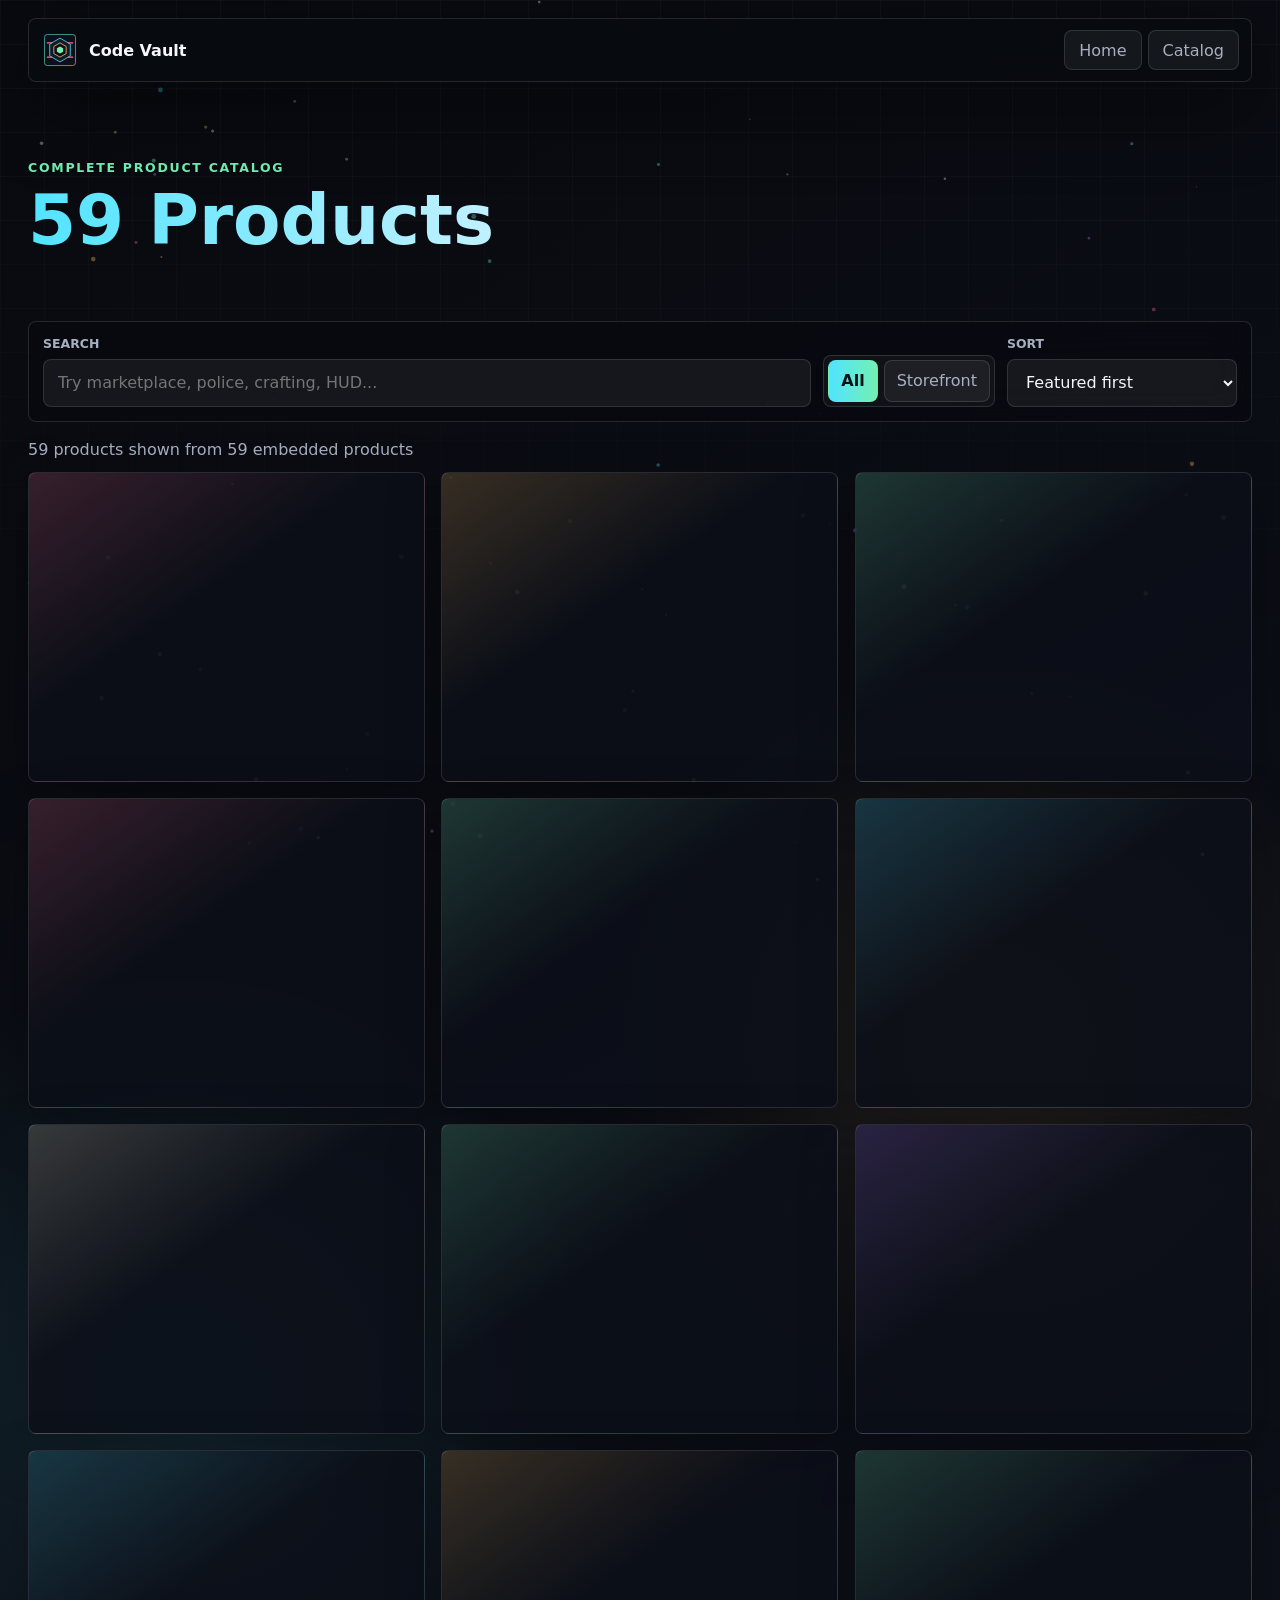
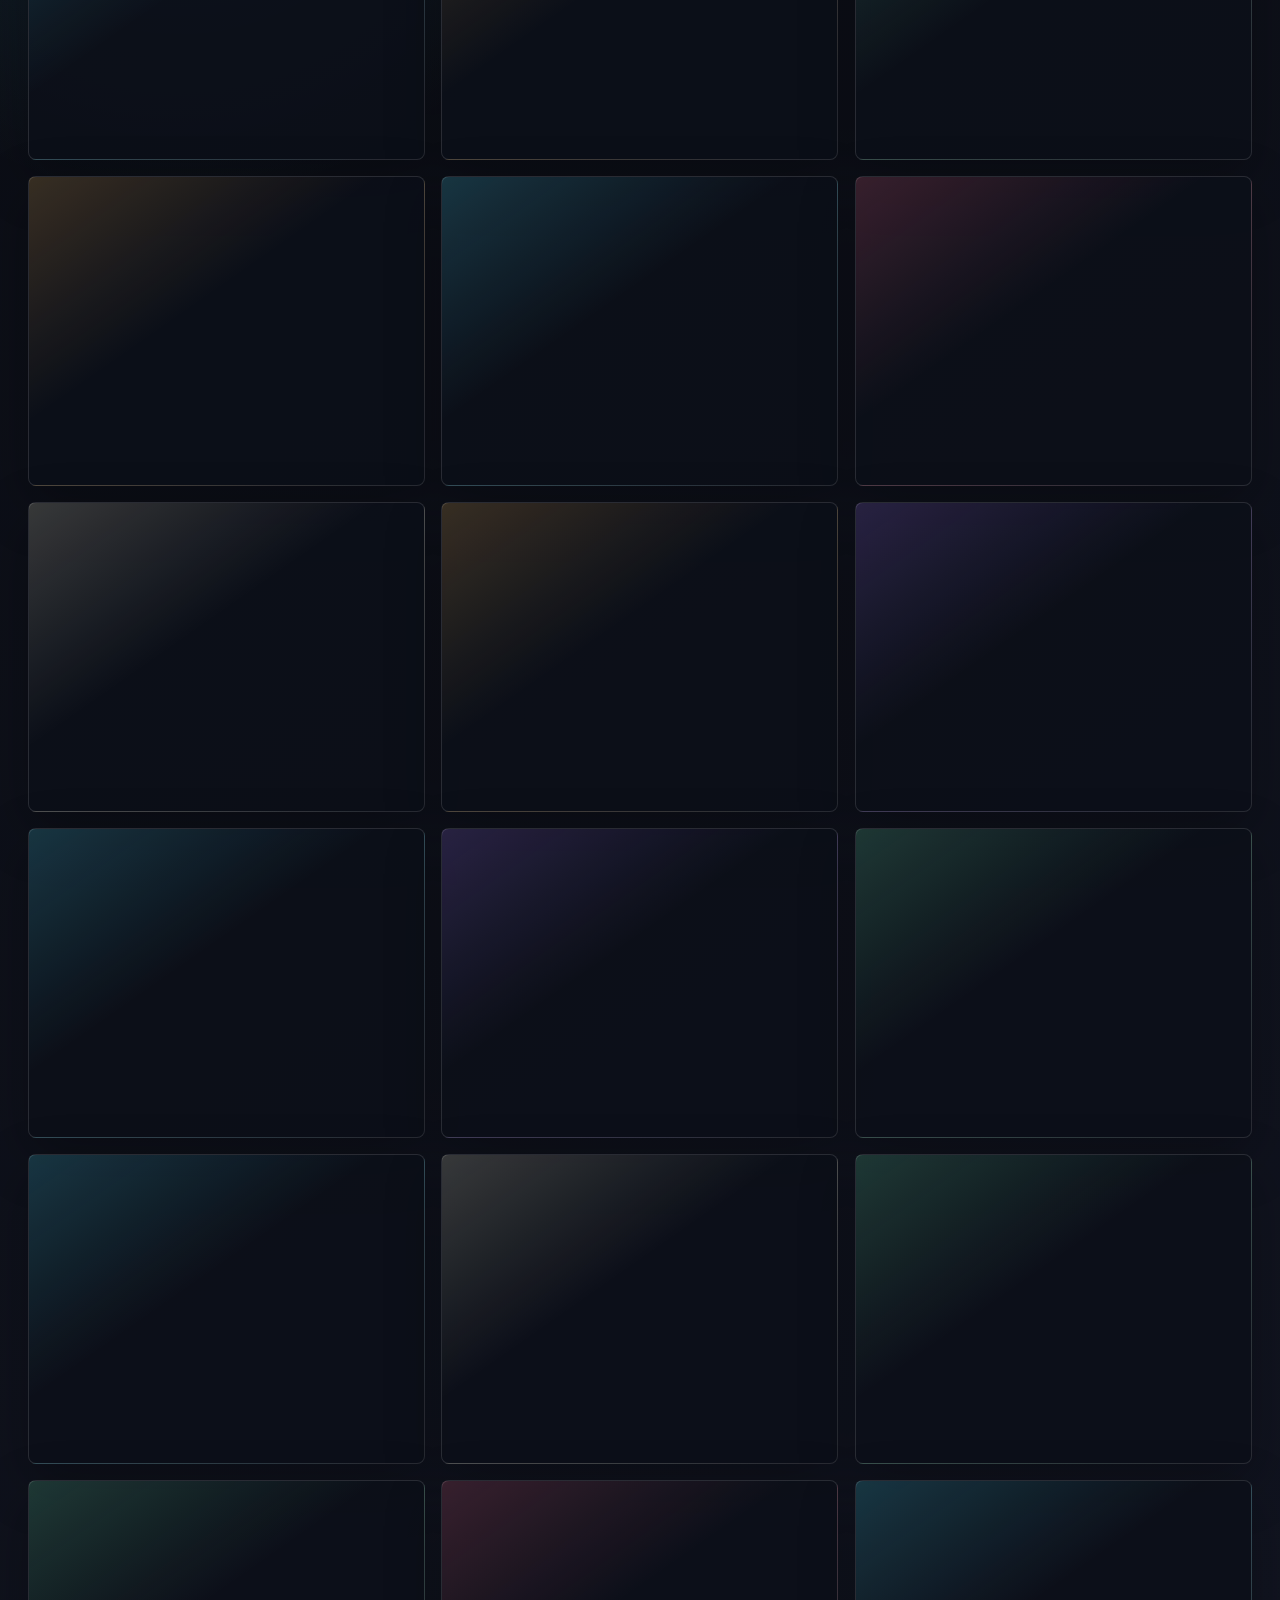
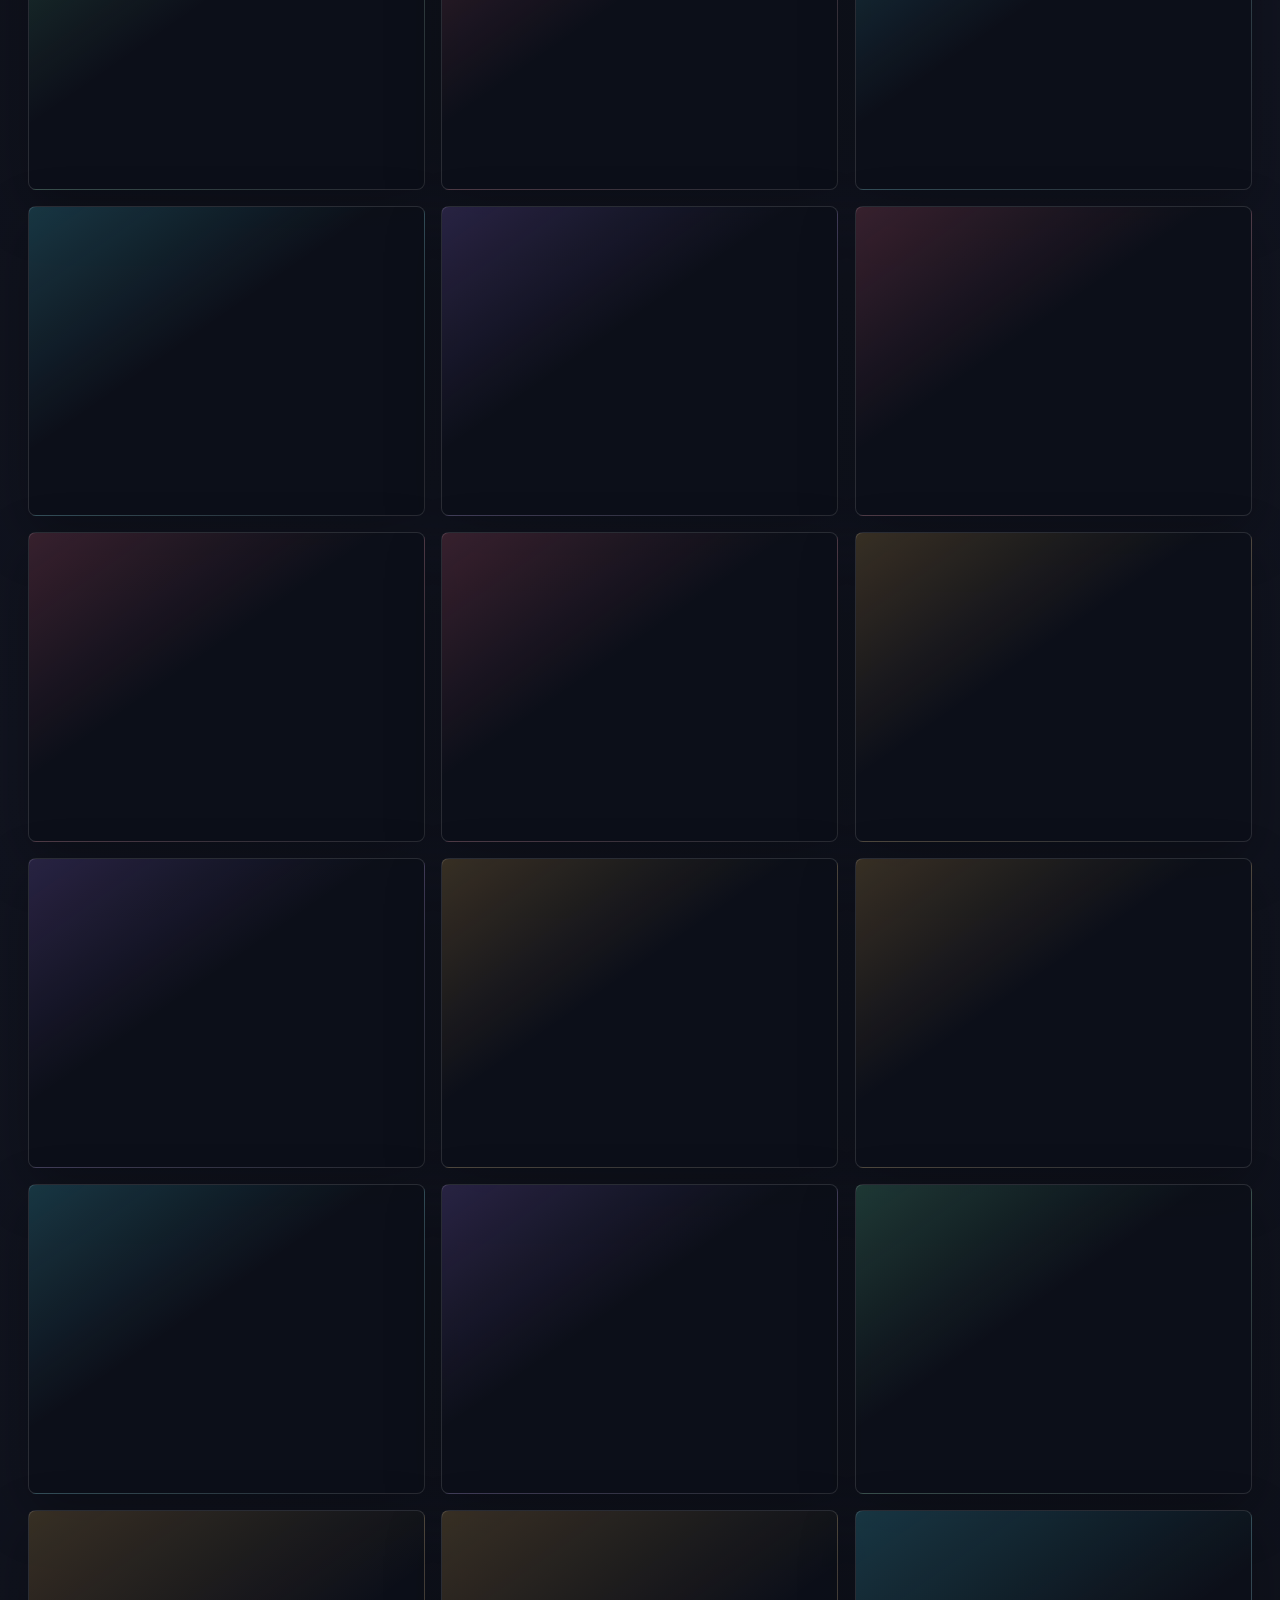
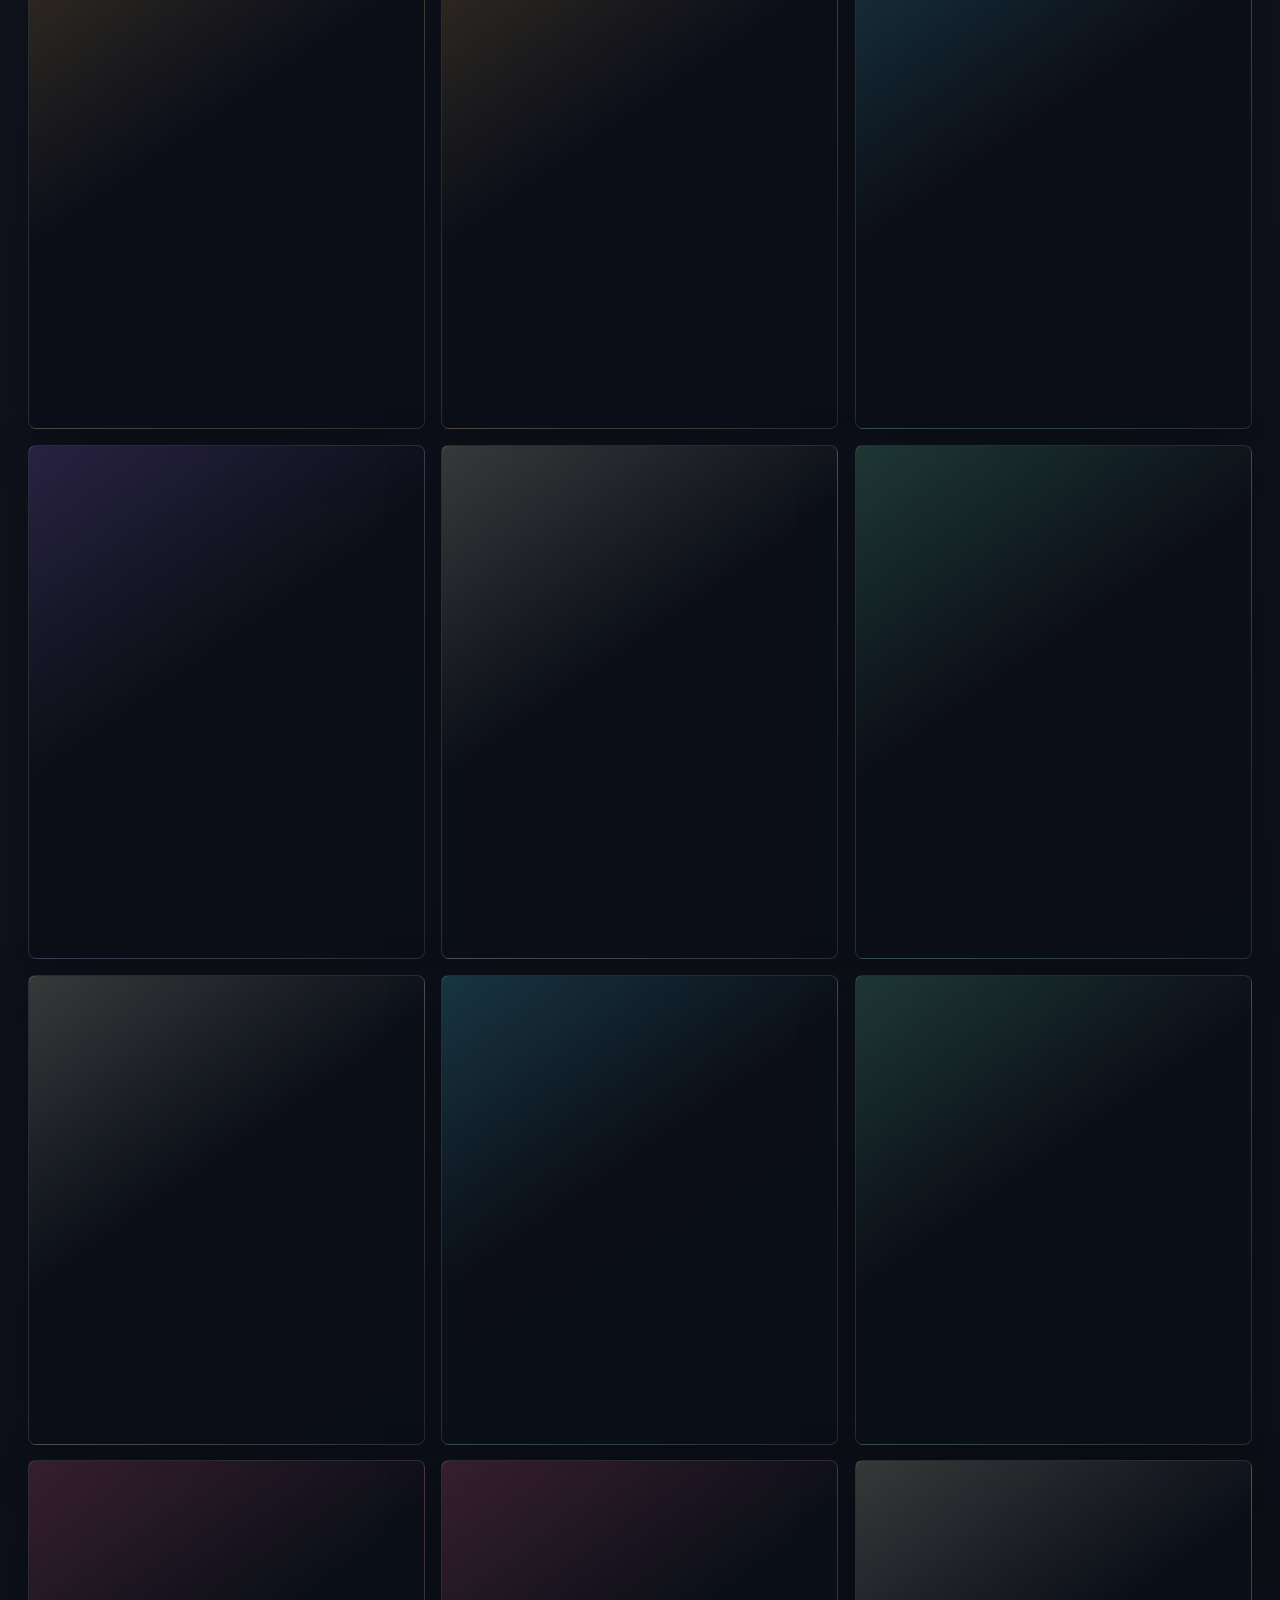
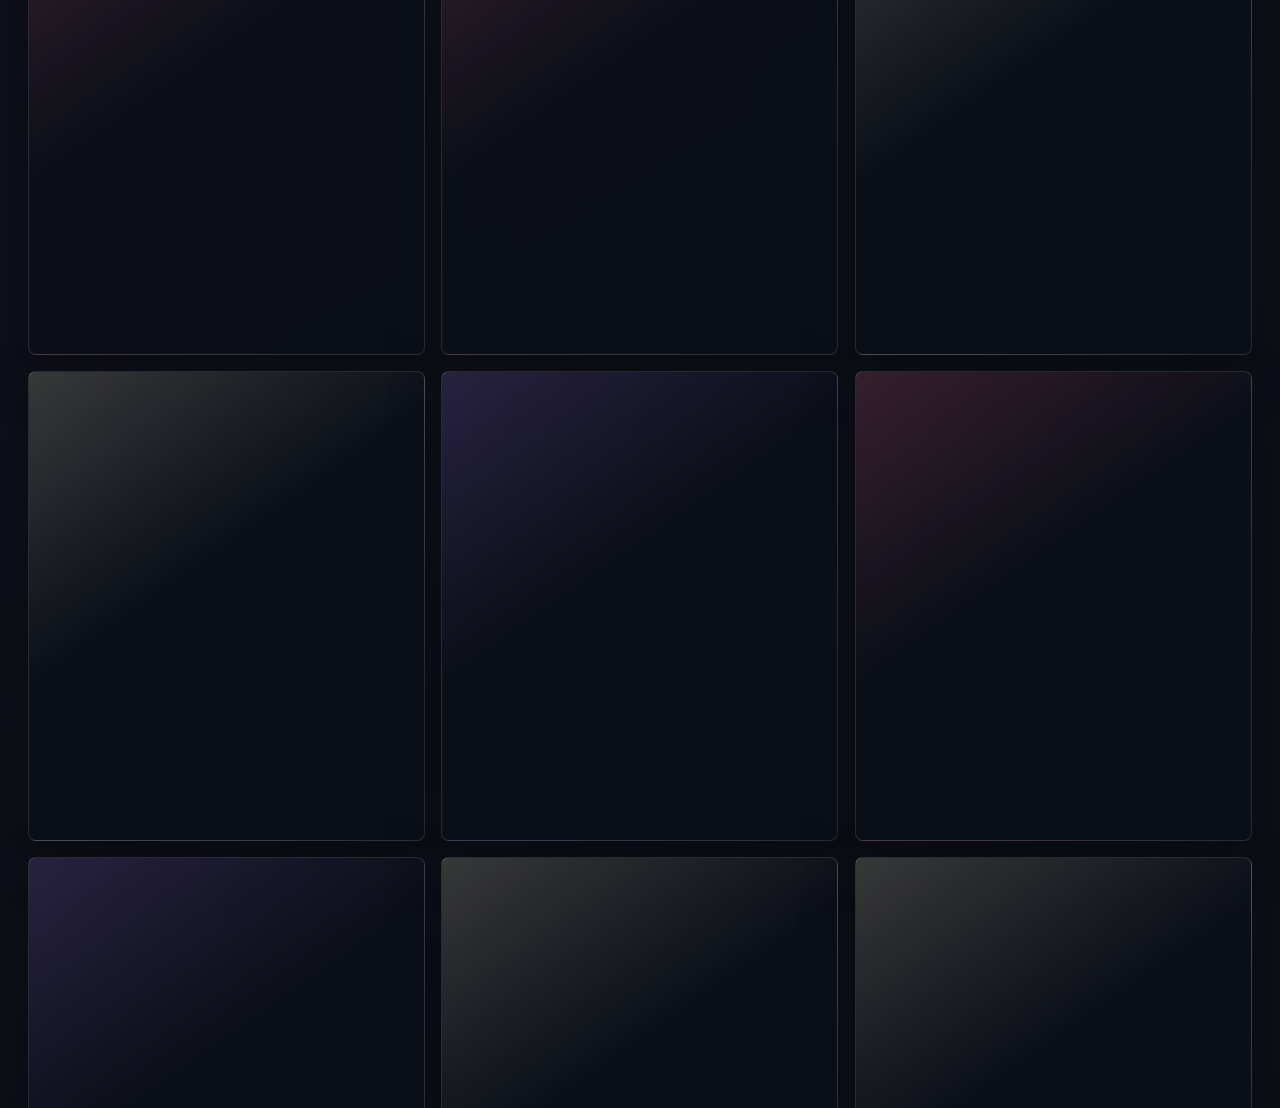
==== commit 6d36957b: "Updated main" ====
--- a/catalog.html
+++ b/catalog.html
@@ -1,295 +1,296 @@
 <!doctype html>
-<html lang="en"><head><meta charset="utf-8" /><meta name="viewport" content="width=device-width, initial-scale=1" /><title>Catalog | Code Vault</title><meta name="description" content="The complete Code Vault product catalog." /><link rel="stylesheet" href="./styles.css" /></head><body data-page="catalog"><canvas id="particle-field" aria-hidden="true"></canvas><div class="scanline" aria-hidden="true"></div><header class="site-shell catalog-hero"><nav class="topbar" aria-label="Code Vault navigation"><a class="brand" href="./index.html" aria-label="Code Vault home"><img src="./assets/plugin-vault-mark.svg" alt="" /><span>Code Vault</span></a><div class="nav-actions"><a href="./index.html">Home</a><a href="#catalog">Catalog</a></div></nav><div class="catalog-title"><p class="eyebrow">Complete product catalog</p><h1><span class="gradient-text">59 Products</span></h1><p class="hero-lede"></p></div></header><main id="catalog"><section class="site-shell control-panel" aria-label="Catalog controls"><label class="search-box"><span>Search</span><input id="search-input" type="search" placeholder="Try marketplace, police, crafting, HUD..." /></label><div class="segmented" aria-label="Product filters"><button class="active" type="button" data-filter="all">All</button><button type="button" data-filter="storefront">Storefront</button></div><label class="select-box"><span>Sort</span><select id="sort-select"><option value="featured">Featured first</option><option value="name">Name A-Z</option><option value="price-high">Price high-low</option><option value="price-low">Price low-high</option></select></label></section><section class="site-shell catalog-meta"><p id="result-count">59 products shown from 59 embedded products</p></section><section class="site-shell product-grid" id="product-grid" aria-live="polite"><article class="product-card visible" style="--card-color: 80, 228, 255" data-product-card data-name="bodies" data-price-min="14.99" data-status="storefront" data-search="bodies adds equippable body/armor outfit items and character body model support. adds equippable body/armor outfit items and character body model support. includes custom client ui, client/server networking, chat or console commands, custom entities, and item definitions for a complete ready-to-install feature package. $14.99">
-  <div class="card-topline"><span class="product-icon"><svg viewBox="0 0 24 24" role="img" aria-hidden="true" fill="currentColor"><path d="M4 12a8 8 0 1 1 16 0h-3a5 5 0 1 0-10 0H4Zm7 1h2v7h-2v-7Zm-5 2h3v5H6v-5Zm9 0h3v5h-3v-5Z"/></svg></span><span class="product-price">$14.99</span></div>
-  <h3>Bodies</h3><p>Adds equippable body/armor outfit items and character body model support.</p>
-  <button class="card-button" type="button" data-product-detail data-name="Bodies" data-description="Adds equippable body/armor outfit items and character body model support." data-long-description="Adds equippable body/armor outfit items and character body model support. Includes custom client UI, client/server networking, chat or console commands, custom entities, and item definitions for a complete ready-to-install feature package." data-price="$14.99">View details</button>
-</article>
-<article class="product-card visible" style="--card-color: 255, 189, 85" data-product-card data-name="bounties" data-price-min="19.99" data-status="storefront" data-search="bounties adds bounty posting/tracking gameplay for roleplay servers. adds bounty posting/tracking gameplay for roleplay servers. includes custom client ui, client/server networking, chat or console commands, persistent data, and custom entities for a complete ready-to-install feature package. $19.99">
+<html lang="en"><head><meta charset="utf-8" /><meta name="viewport" content="width=device-width, initial-scale=1" /><title>Catalog | Code Vault</title><meta name="description" content="The complete Code Vault product catalog." /><link rel="stylesheet" href="./styles.css" /></head><body data-page="catalog"><canvas id="particle-field" aria-hidden="true"></canvas><div class="scanline" aria-hidden="true"></div><header class="site-shell catalog-hero"><nav class="topbar" aria-label="Code Vault navigation"><a class="brand" href="./index.html" aria-label="Code Vault home"><img src="./assets/plugin-vault-mark.svg" alt="" /><span>Code Vault</span></a><div class="nav-actions"><a href="./index.html">Home</a><a href="#catalog">Catalog</a></div></nav><div class="catalog-title"><p class="eyebrow">Complete product catalog</p><h1><span class="gradient-text">59 Products</span></h1><p class="hero-lede"></p></div></header><main id="catalog"><section class="site-shell control-panel" aria-label="Catalog controls"><label class="search-box"><span>Search</span><input id="search-input" type="search" placeholder="Try marketplace, police, crafting, HUD..." /></label><div class="segmented" aria-label="Product filters"><button class="active" type="button" data-filter="all">All</button><button type="button" data-filter="storefront">Storefront</button></div><label class="select-box"><span>Sort</span><select id="sort-select"><option value="featured">Featured first</option><option value="name">Name A-Z</option><option value="price-high">Price high-low</option><option value="price-low">Price low-high</option></select></label></section><section class="site-shell catalog-meta"><p id="result-count">59 products shown from 59 embedded products</p></section><section class="site-shell product-grid" id="product-grid" aria-live="polite"><article class="product-card visible" style="--card-color: 80, 228, 255" data-product-card data-name="bodies" data-price-min="14.99" data-status="storefront" data-search="bodies equippable body and armor items with model support for character outfits. adds a wearable body and armor item system that can change a character model or apply outfit-specific body support from inventory items. the plugin includes item definitions, custom entities, networking, and interface hooks so armor pieces can behave like real equipment instead of static cosmetic props. $14.99">
+  <div class="card-topline"><span class="product-icon"><svg viewBox="0 0 24 24" role="img" aria-hidden="true" fill="currentColor"><path d="M4 12a8 8 0 1 1 16 0h-3a5 5 0 1 0-10 0H4Zm7 1h2v7h-2v-7Zm-5 2h3v5H6v-5Zm9 0h3v5h-3v-5Z"/></svg></span><span class="product-price">$14.99</span></div>
+  <h3>Bodies</h3><p>Equippable body and armor items with model support for character outfits.</p>
+  <button class="card-button" type="button" data-product-detail data-name="Bodies" data-description="Equippable body and armor items with model support for character outfits." data-long-description="Adds a wearable body and armor item system that can change a character model or apply outfit-specific body support from inventory items. The plugin includes item definitions, custom entities, networking, and interface hooks so armor pieces can behave like real equipment instead of static cosmetic props." data-price="$14.99">View details</button>
+</article>
+<article class="product-card visible" style="--card-color: 255, 189, 85" data-product-card data-name="bounties" data-price-min="19.99" data-status="storefront" data-search="bounties player bounty posting and tracking tools for roleplay-driven contracts. adds a bounty workflow for creating, tracking, and resolving player contracts. the code includes custom ui, network messages, persistent data, commands, and entity support so bounty boards or related interfaces can turn wanted-player gameplay into a structured server feature. $19.99">
   <div class="card-topline"><span class="product-icon"><svg viewBox="0 0 24 24" role="img" aria-hidden="true" fill="currentColor"><path d="M4 12a8 8 0 1 1 16 0h-3a5 5 0 1 0-10 0H4Zm7 1h2v7h-2v-7Zm-5 2h3v5H6v-5Zm9 0h3v5h-3v-5Z"/></svg></span><span class="product-price">$19.99</span></div>
-  <h3>Bounties</h3><p>Adds bounty posting/tracking gameplay for roleplay servers.</p>
-  <button class="card-button" type="button" data-product-detail data-name="Bounties" data-description="Adds bounty posting/tracking gameplay for roleplay servers." data-long-description="Adds bounty posting/tracking gameplay for roleplay servers. Includes custom client UI, client/server networking, chat or console commands, persistent data, and custom entities for a complete ready-to-install feature package." data-price="$19.99">View details</button>
-</article>
-<article class="product-card visible" style="--card-color: 115, 240, 179" data-product-card data-name="char select" data-price-min="14.99" data-status="storefront" data-search="char select a branded character-selection interface for choosing and loading characters cleanly. a branded character-selection interface for choosing and loading characters cleanly. the product is packaged as a focused, ready-to-install system with its price and product copy prepared for storefront use. $14.99">
-  <div class="card-topline"><span class="product-icon"><svg viewBox="0 0 24 24" role="img" aria-hidden="true" fill="currentColor"><path d="M5 4h14v14H5V4Zm3 3v8h8V7H8Zm2 2h4v4h-4V9ZM3 20h18v2H3v-2Z"/></svg></span><span class="product-price">$14.99</span></div>
-  <h3>Char Select</h3><p>A branded character-selection interface for choosing and loading characters cleanly.</p>
-  <button class="card-button" type="button" data-product-detail data-name="Char Select" data-description="A branded character-selection interface for choosing and loading characters cleanly." data-long-description="A branded character-selection interface for choosing and loading characters cleanly. The product is packaged as a focused, ready-to-install system with its price and product copy prepared for storefront use." data-price="$14.99">View details</button>
-</article>
-<article class="product-card visible" style="--card-color: 255, 107, 139" data-product-card data-name="widgets" data-price-min="14.99" data-status="storefront" data-search="widgets adds a widget/context menu system, including gps-style widgets. adds a widget/context menu system, including gps-style widgets. the product is packaged as a focused, ready-to-install system with its price and product copy prepared for storefront use. $14.99">
-  <div class="card-topline"><span class="product-icon"><svg viewBox="0 0 24 24" role="img" aria-hidden="true" fill="currentColor"><path d="M4 12a8 8 0 1 1 16 0h-3a5 5 0 1 0-10 0H4Zm7 1h2v7h-2v-7Zm-5 2h3v5H6v-5Zm9 0h3v5h-3v-5Z"/></svg></span><span class="product-price">$14.99</span></div>
-  <h3>Widgets</h3><p>Adds a widget/context menu system, including GPS-style widgets.</p>
-  <button class="card-button" type="button" data-product-detail data-name="Widgets" data-description="Adds a widget/context menu system, including GPS-style widgets." data-long-description="Adds a widget/context menu system, including GPS-style widgets. The product is packaged as a focused, ready-to-install system with its price and product copy prepared for storefront use." data-price="$14.99">View details</button>
-</article>
-<article class="product-card visible" style="--card-color: 169, 121, 255" data-product-card data-name="darkrp compatibility" data-price-min="7.99" data-status="storefront" data-search="darkrp compatibility a compatibility bridge that lets darkrp-style systems cooperate with the roleplay framework. a compatibility bridge that lets darkrp-style systems cooperate with the roleplay framework. includes custom entities, framework hooks, npc interactions, and character data for a complete ready-to-install feature package. $7.99">
+  <h3>Bounties</h3><p>Player bounty posting and tracking tools for roleplay-driven contracts.</p>
+  <button class="card-button" type="button" data-product-detail data-name="Bounties" data-description="Player bounty posting and tracking tools for roleplay-driven contracts." data-long-description="Adds a bounty workflow for creating, tracking, and resolving player contracts. The code includes custom UI, network messages, persistent data, commands, and entity support so bounty boards or related interfaces can turn wanted-player gameplay into a structured server feature." data-price="$19.99">View details</button>
+</article>
+<article class="product-card visible" style="--card-color: 115, 240, 179" data-product-card data-name="character select" data-price-min="14.99" data-status="storefront" data-search="character select a polished character selection screen for browsing and loading characters. replaces the default character selection flow with a branded interface for viewing, selecting, and loading characters. the plugin is focused on presentation and usability, giving players a cleaner entry point before they enter the server. $14.99">
+  <div class="card-topline"><span class="product-icon"><svg viewBox="0 0 24 24" role="img" aria-hidden="true" fill="currentColor"><path d="M5 4h14v14H5V4Zm3 3v8h8V7H8Zm2 2h4v4h-4V9ZM3 20h18v2H3v-2Z"/></svg></span><span class="product-price">$14.99</span></div>
+  <h3>Character Select</h3><p>A polished character selection screen for browsing and loading characters.</p>
+  <button class="card-button" type="button" data-product-detail data-name="Character Select" data-description="A polished character selection screen for browsing and loading characters." data-long-description="Replaces the default character selection flow with a branded interface for viewing, selecting, and loading characters. The plugin is focused on presentation and usability, giving players a cleaner entry point before they enter the server." data-price="$14.99">View details</button>
+</article>
+<article class="product-card visible" style="--card-color: 255, 107, 139" data-product-card data-name="widgets" data-price-min="14.99" data-status="storefront" data-search="widgets a widget and context-menu system with gps-style utility panels. adds a player-facing widget/context menu layer that can expose utility panels such as gps-style tools. it is built as an interface extension, making server features easier to surface without forcing players through chat commands or scattered menus. $14.99">
+  <div class="card-topline"><span class="product-icon"><svg viewBox="0 0 24 24" role="img" aria-hidden="true" fill="currentColor"><path d="M4 12a8 8 0 1 1 16 0h-3a5 5 0 1 0-10 0H4Zm7 1h2v7h-2v-7Zm-5 2h3v5H6v-5Zm9 0h3v5h-3v-5Z"/></svg></span><span class="product-price">$14.99</span></div>
+  <h3>Widgets</h3><p>A widget and context-menu system with GPS-style utility panels.</p>
+  <button class="card-button" type="button" data-product-detail data-name="Widgets" data-description="A widget and context-menu system with GPS-style utility panels." data-long-description="Adds a player-facing widget/context menu layer that can expose utility panels such as GPS-style tools. It is built as an interface extension, making server features easier to surface without forcing players through chat commands or scattered menus." data-price="$14.99">View details</button>
+</article>
+<article class="product-card visible" style="--card-color: 169, 121, 255" data-product-card data-name="darkrp compatibility" data-price-min="7.99" data-status="storefront" data-search="darkrp compatibility a compatibility bridge for darkrp-style behavior inside a roleplay framework. provides compatibility glue for darkrp-style systems so legacy behaviors, entities, or assumptions can work inside the roleplay framework. the code hooks into characters, npc/entity behavior, and framework events to smooth over integration points that would otherwise require manual edits. $7.99">
   <div class="card-topline"><span class="product-icon"><svg viewBox="0 0 24 24" role="img" aria-hidden="true" fill="currentColor"><path d="M4 12a8 8 0 1 1 16 0h-3a5 5 0 1 0-10 0H4Zm7 1h2v7h-2v-7Zm-5 2h3v5H6v-5Zm9 0h3v5h-3v-5Z"/></svg></span><span class="product-price">$7.99</span></div>
-  <h3>DarkRP compatibility</h3><p>A compatibility bridge that lets DarkRP-style systems cooperate with the roleplay framework.</p>
-  <button class="card-button" type="button" data-product-detail data-name="DarkRP compatibility" data-description="A compatibility bridge that lets DarkRP-style systems cooperate with the roleplay framework." data-long-description="A compatibility bridge that lets DarkRP-style systems cooperate with the roleplay framework. Includes custom entities, framework hooks, NPC interactions, and character data for a complete ready-to-install feature package." data-price="$7.99">View details</button>
-</article>
-<article class="product-card visible" style="--card-color: 255, 247, 209" data-product-card data-name="horses" data-price-min="24.99" data-status="storefront" data-search="horses rideable horses with saddlebag storage. rideable horses with saddlebag storage. includes custom entities for a complete ready-to-install feature package. $24.99">
+  <h3>DarkRP Compatibility</h3><p>A compatibility bridge for DarkRP-style behavior inside a roleplay framework.</p>
+  <button class="card-button" type="button" data-product-detail data-name="DarkRP Compatibility" data-description="A compatibility bridge for DarkRP-style behavior inside a roleplay framework." data-long-description="Provides compatibility glue for DarkRP-style systems so legacy behaviors, entities, or assumptions can work inside the roleplay framework. The code hooks into characters, NPC/entity behavior, and framework events to smooth over integration points that would otherwise require manual edits." data-price="$7.99">View details</button>
+</article>
+<article class="product-card visible" style="--card-color: 255, 247, 209" data-product-card data-name="horses" data-price-min="24.99" data-status="storefront" data-search="horses rideable horses with saddlebag storage for frontier-style travel. adds rideable horse entities with storage-oriented saddlebag support. the plugin provides custom entity behavior so horses can function as both transportation and a lightweight inventory companion for long-form roleplay. $24.99">
   <div class="card-topline"><span class="product-icon"><svg viewBox="0 0 24 24" role="img" aria-hidden="true" fill="currentColor"><path d="M5 11 7 6h10l2 5 2 1v6h-2a2 2 0 0 1-4 0H9a2 2 0 0 1-4 0H3v-6l2-1Zm3-3-1.1 3h10.2L16 8H8Z"/></svg></span><span class="product-price">$24.99</span></div>
-  <h3>Horses</h3><p>Rideable horses with saddlebag storage.</p>
-  <button class="card-button" type="button" data-product-detail data-name="Horses" data-description="Rideable horses with saddlebag storage." data-long-description="Rideable horses with saddlebag storage. Includes custom entities for a complete ready-to-install feature package." data-price="$24.99">View details</button>
-</article>
-<article class="product-card visible" style="--card-color: 80, 228, 255" data-product-card data-name="lanterns" data-price-min="14.99" data-status="storefront" data-search="lanterns lanterns with persistent oil storage, burning over time, and refillable with oil bottles. lanterns with persistent oil storage, burning over time, and refillable with oil bottles. includes item definitions, framework hooks, character data, and inventory integration for a complete ready-to-install feature package. $14.99">
+  <h3>Horses</h3><p>Rideable horses with saddlebag storage for frontier-style travel.</p>
+  <button class="card-button" type="button" data-product-detail data-name="Horses" data-description="Rideable horses with saddlebag storage for frontier-style travel." data-long-description="Adds rideable horse entities with storage-oriented saddlebag support. The plugin provides custom entity behavior so horses can function as both transportation and a lightweight inventory companion for long-form roleplay." data-price="$24.99">View details</button>
+</article>
+<article class="product-card visible" style="--card-color: 80, 228, 255" data-product-card data-name="lanterns" data-price-min="14.99" data-status="storefront" data-search="lanterns persistent lantern items with oil usage, burn time, and refill support. adds lantern items that track oil over time, burn down while active, and can be refilled with oil bottles. it integrates with inventory and character data so lanterns behave like persistent tools rather than disposable props. $14.99">
   <div class="card-topline"><span class="product-icon"><svg viewBox="0 0 24 24" role="img" aria-hidden="true" fill="currentColor"><path d="M6 3h5l2 4-5 9H3l5-9-2-4Zm9 3 6 6-9 9-3-3 9-9-3-3Z"/></svg></span><span class="product-price">$14.99</span></div>
-  <h3>Lanterns</h3><p>Lanterns with persistent oil storage, burning over time, and refillable with oil bottles.</p>
-  <button class="card-button" type="button" data-product-detail data-name="Lanterns" data-description="Lanterns with persistent oil storage, burning over time, and refillable with oil bottles." data-long-description="Lanterns with persistent oil storage, burning over time, and refillable with oil bottles. Includes item definitions, framework hooks, character data, and inventory integration for a complete ready-to-install feature package." data-price="$14.99">View details</button>
-</article>
-<article class="product-card visible" style="--card-color: 255, 189, 85" data-product-card data-name="main interface" data-price-min="14.99" data-status="storefront" data-search="main interface A branded loading and main menu interface for a polished first impression. A branded loading and main menu interface for a polished first impression. Includes custom client UI, loading-screen presentation, menu styling, and framework hooks for a complete ready-to-install feature package. $14.99">
-  <div class="card-topline"><span class="product-icon"><svg viewBox="0 0 24 24" role="img" aria-hidden="true" fill="currentColor"><path d="M5 4h14v14H5V4Zm3 3v8h8V7H8Zm2 2h4v4h-4V9ZM3 20h18v2H3v-2Z"/></svg></span><span class="product-price">$14.99</span></div>
-  <h3>Main Interface</h3><p>A branded loading and main menu interface for a polished first impression.</p>
-  <button class="card-button" type="button" data-product-detail data-name="Main Interface" data-description="A branded loading and main menu interface for a polished first impression." data-long-description="A branded loading and main menu interface for a polished first impression. Includes custom client UI, loading-screen presentation, menu styling, and framework hooks for a complete ready-to-install feature package." data-price="$14.99">View details</button>
-</article>
-<article class="product-card visible" style="--card-color: 115, 240, 179" data-product-card data-name="rdr2 styled map" data-price-min="14.99" data-status="storefront" data-search="rdr2 styled map a western-styled map/minimap layer with in-world navigation support. a western-styled map/minimap layer with in-world navigation support. the product is packaged as a focused, ready-to-install system with its price and product copy prepared for storefront use. $14.99">
-  <div class="card-topline"><span class="product-icon"><svg viewBox="0 0 24 24" role="img" aria-hidden="true" fill="currentColor"><path d="M4 12a8 8 0 1 1 16 0h-3a5 5 0 1 0-10 0H4Zm7 1h2v7h-2v-7Zm-5 2h3v5H6v-5Zm9 0h3v5h-3v-5Z"/></svg></span><span class="product-price">$14.99</span></div>
-  <h3>RDR2 Styled Map</h3><p>A western-styled map/minimap layer with in-world navigation support.</p>
-  <button class="card-button" type="button" data-product-detail data-name="RDR2 Styled Map" data-description="A western-styled map/minimap layer with in-world navigation support." data-long-description="A western-styled map/minimap layer with in-world navigation support. The product is packaged as a focused, ready-to-install system with its price and product copy prepared for storefront use." data-price="$14.99">View details</button>
-</article>
-<article class="product-card visible" style="--card-color: 255, 107, 139" data-product-card data-name="helix npc" data-price-min="14.99" data-status="storefront" data-search="helix npc adds configurable interactable npc entities and npc dialogue/action support. adds configurable interactable npc entities and npc dialogue/action support. includes custom client ui, client/server networking, persistent data, custom entities, and framework hooks for a complete ready-to-install feature package. $14.99">
-  <div class="card-topline"><span class="product-icon"><svg viewBox="0 0 24 24" role="img" aria-hidden="true" fill="currentColor"><path d="M4 12a8 8 0 1 1 16 0h-3a5 5 0 1 0-10 0H4Zm7 1h2v7h-2v-7Zm-5 2h3v5H6v-5Zm9 0h3v5h-3v-5Z"/></svg></span><span class="product-price">$14.99</span></div>
-  <h3>Helix NPC</h3><p>Adds configurable interactable NPC entities and NPC dialogue/action support.</p>
-  <button class="card-button" type="button" data-product-detail data-name="Helix NPC" data-description="Adds configurable interactable NPC entities and NPC dialogue/action support." data-long-description="Adds configurable interactable NPC entities and NPC dialogue/action support. Includes custom client UI, client/server networking, persistent data, custom entities, and framework hooks for a complete ready-to-install feature package." data-price="$14.99">View details</button>
-</article>
-<article class="product-card visible" style="--card-color: 169, 121, 255" data-product-card data-name="permakill" data-price-min="14.99" data-status="storefront" data-search="permakill adds staff-controlled permakill/permanent death workflow support. adds staff-controlled permakill/permanent death workflow support. includes custom client ui, client/server networking, chat or console commands, configurable settings, and custom entities for a complete ready-to-install feature package. $14.99">
+  <h3>Lanterns</h3><p>Persistent lantern items with oil usage, burn time, and refill support.</p>
+  <button class="card-button" type="button" data-product-detail data-name="Lanterns" data-description="Persistent lantern items with oil usage, burn time, and refill support." data-long-description="Adds lantern items that track oil over time, burn down while active, and can be refilled with oil bottles. It integrates with inventory and character data so lanterns behave like persistent tools rather than disposable props." data-price="$14.99">View details</button>
+</article>
+<article class="product-card visible" style="--card-color: 255, 189, 85" data-product-card data-name="main interface" data-price-min="14.99" data-status="storefront" data-search="main interface a branded loading and main-menu interface for a polished first impression. reworks the loading and main-menu presentation with custom ui and framework hooks. it is designed to make the first player interaction feel intentional, with branded screens and a smoother transition into character selection or gameplay. $14.99">
+  <div class="card-topline"><span class="product-icon"><svg viewBox="0 0 24 24" role="img" aria-hidden="true" fill="currentColor"><path d="M5 4h14v14H5V4Zm3 3v8h8V7H8Zm2 2h4v4h-4V9ZM3 20h18v2H3v-2Z"/></svg></span><span class="product-price">$14.99</span></div>
+  <h3>Main Interface</h3><p>A branded loading and main-menu interface for a polished first impression.</p>
+  <button class="card-button" type="button" data-product-detail data-name="Main Interface" data-description="A branded loading and main-menu interface for a polished first impression." data-long-description="Reworks the loading and main-menu presentation with custom UI and framework hooks. It is designed to make the first player interaction feel intentional, with branded screens and a smoother transition into character selection or gameplay." data-price="$14.99">View details</button>
+</article>
+<article class="product-card visible" style="--card-color: 115, 240, 179" data-product-card data-name="rdr2 styled map" data-price-min="14.99" data-status="storefront" data-search="rdr2 styled map a western-styled map and minimap layer for in-world navigation. adds map/minimap compatibility with a red dead-inspired presentation. the plugin focuses on navigation and visual polish, giving players a more thematic way to orient themselves while keeping the interface tied to roleplay immersion. $14.99">
+  <div class="card-topline"><span class="product-icon"><svg viewBox="0 0 24 24" role="img" aria-hidden="true" fill="currentColor"><path d="M4 12a8 8 0 1 1 16 0h-3a5 5 0 1 0-10 0H4Zm7 1h2v7h-2v-7Zm-5 2h3v5H6v-5Zm9 0h3v5h-3v-5Z"/></svg></span><span class="product-price">$14.99</span></div>
+  <h3>RDR2 Styled Map</h3><p>A western-styled map and minimap layer for in-world navigation.</p>
+  <button class="card-button" type="button" data-product-detail data-name="RDR2 Styled Map" data-description="A western-styled map and minimap layer for in-world navigation." data-long-description="Adds map/minimap compatibility with a Red Dead-inspired presentation. The plugin focuses on navigation and visual polish, giving players a more thematic way to orient themselves while keeping the interface tied to roleplay immersion." data-price="$14.99">View details</button>
+</article>
+<article class="product-card visible" style="--card-color: 255, 107, 139" data-product-card data-name="helix npc" data-price-min="14.99" data-status="storefront" data-search="helix npc configurable interactable npc entities with dialogue and action support. adds configurable npc entities that can drive dialogue, actions, or server interactions. the code includes custom entities, client/server networking, persistent data, and ui support so staff can build reusable npc-driven interaction points. $14.99">
+  <div class="card-topline"><span class="product-icon"><svg viewBox="0 0 24 24" role="img" aria-hidden="true" fill="currentColor"><path d="M4 12a8 8 0 1 1 16 0h-3a5 5 0 1 0-10 0H4Zm7 1h2v7h-2v-7Zm-5 2h3v5H6v-5Zm9 0h3v5h-3v-5Z"/></svg></span><span class="product-price">$14.99</span></div>
+  <h3>Helix NPC</h3><p>Configurable interactable NPC entities with dialogue and action support.</p>
+  <button class="card-button" type="button" data-product-detail data-name="Helix NPC" data-description="Configurable interactable NPC entities with dialogue and action support." data-long-description="Adds configurable NPC entities that can drive dialogue, actions, or server interactions. The code includes custom entities, client/server networking, persistent data, and UI support so staff can build reusable NPC-driven interaction points." data-price="$14.99">View details</button>
+</article>
+<article class="product-card visible" style="--card-color: 169, 121, 255" data-product-card data-name="permakill" data-price-min="14.99" data-status="storefront" data-search="permakill staff-controlled permanent death workflows with configurable support tools. adds tools for managing permanent-death workflows, including commands, configurable settings, networking, and interface support. it gives staff a structured way to handle high-impact character consequences instead of relying on manual tracking. $14.99">
   <div class="card-topline"><span class="product-icon"><svg viewBox="0 0 24 24" role="img" aria-hidden="true" fill="currentColor"><path d="M12 2 5 5v5c0 4.4 2.8 8.4 7 10 4.2-1.6 7-5.6 7-10V5l-7-3Zm0 3 4 1.7V10c0 3-1.5 5.8-4 7.2C9.5 15.8 8 13 8 10V6.7L12 5Z"/></svg></span><span class="product-price">$14.99</span></div>
-  <h3>Permakill</h3><p>Adds staff-controlled permakill/permanent death workflow support.</p>
-  <button class="card-button" type="button" data-product-detail data-name="Permakill" data-description="Adds staff-controlled permakill/permanent death workflow support." data-long-description="Adds staff-controlled permakill/permanent death workflow support. Includes custom client UI, client/server networking, chat or console commands, configurable settings, and custom entities for a complete ready-to-install feature package." data-price="$14.99">View details</button>
-</article>
-<article class="product-card visible" style="--card-color: 255, 247, 209" data-product-card data-name="prison system" data-price-min="14.99" data-status="storefront" data-search="prison system arrest, sentencing and custody. arrest, sentencing and custody. includes custom client ui, client/server networking, chat or console commands, persistent data, and custom entities for a complete ready-to-install feature package. $14.99">
+  <h3>Permakill</h3><p>Staff-controlled permanent death workflows with configurable support tools.</p>
+  <button class="card-button" type="button" data-product-detail data-name="Permakill" data-description="Staff-controlled permanent death workflows with configurable support tools." data-long-description="Adds tools for managing permanent-death workflows, including commands, configurable settings, networking, and interface support. It gives staff a structured way to handle high-impact character consequences instead of relying on manual tracking." data-price="$14.99">View details</button>
+</article>
+<article class="product-card visible" style="--card-color: 255, 247, 209" data-product-card data-name="prison system" data-price-min="14.99" data-status="storefront" data-search="prison system arrest, sentencing, custody, and release workflows for law roleplay. adds a full custody workflow around arrests, jailing, sentencing, and releases. the plugin includes custom ui, network messages, persistent data, commands, and entities so police and staff can manage imprisonment as an actual system. $14.99">
   <div class="card-topline"><span class="product-icon"><svg viewBox="0 0 24 24" role="img" aria-hidden="true" fill="currentColor"><path d="M12 2 5 5v5c0 4.4 2.8 8.4 7 10 4.2-1.6 7-5.6 7-10V5l-7-3Zm0 3 4 1.7V10c0 3-1.5 5.8-4 7.2C9.5 15.8 8 13 8 10V6.7L12 5Z"/></svg></span><span class="product-price">$14.99</span></div>
-  <h3>Prison System</h3><p>Arrest, sentencing and custody.</p>
-  <button class="card-button" type="button" data-product-detail data-name="Prison System" data-description="Arrest, sentencing and custody." data-long-description="Arrest, sentencing and custody. Includes custom client UI, client/server networking, chat or console commands, persistent data, and custom entities for a complete ready-to-install feature package." data-price="$14.99">View details</button>
-</article>
-<article class="product-card visible" style="--card-color: 80, 228, 255" data-product-card data-name="tobacco system" data-price-min="19.99" data-status="storefront" data-search="tobacco system adds a tobacco growing system. adds a tobacco growing system. includes custom client ui, configurable settings, custom entities, and item definitions for a complete ready-to-install feature package. $19.99">
+  <h3>Prison System</h3><p>Arrest, sentencing, custody, and release workflows for law roleplay.</p>
+  <button class="card-button" type="button" data-product-detail data-name="Prison System" data-description="Arrest, sentencing, custody, and release workflows for law roleplay." data-long-description="Adds a full custody workflow around arrests, jailing, sentencing, and releases. The plugin includes custom UI, network messages, persistent data, commands, and entities so police and staff can manage imprisonment as an actual system." data-price="$14.99">View details</button>
+</article>
+<article class="product-card visible" style="--card-color: 80, 228, 255" data-product-card data-name="tobacco system" data-price-min="19.99" data-status="storefront" data-search="tobacco system a tobacco growing and production loop with entities and item support. adds tobacco production gameplay with custom entities, item definitions, configurable values, and client-facing support. it gives players a resource loop built around planting, processing, or handling tobacco as an economy item. $19.99">
   <div class="card-topline"><span class="product-icon"><svg viewBox="0 0 24 24" role="img" aria-hidden="true" fill="currentColor"><path d="M6 3h5l2 4-5 9H3l5-9-2-4Zm9 3 6 6-9 9-3-3 9-9-3-3Z"/></svg></span><span class="product-price">$19.99</span></div>
-  <h3>Tobacco System</h3><p>Adds a tobacco growing system.</p>
-  <button class="card-button" type="button" data-product-detail data-name="Tobacco System" data-description="Adds a tobacco growing system." data-long-description="Adds a tobacco growing system. Includes custom client UI, configurable settings, custom entities, and item definitions for a complete ready-to-install feature package." data-price="$19.99">View details</button>
-</article>
-<article class="product-card visible" style="--card-color: 255, 189, 85" data-product-card data-name="inventory pac items" data-price-min="14.99" data-status="storefront" data-search="inventory pac items adds support for pac data on items based on inventory presence, in addition to equip status. adds support for pac data on items based on inventory presence, in addition to equip status. includes item definitions, and inventory integration for a complete ready-to-install feature package. $14.99">
-  <div class="card-topline"><span class="product-icon"><svg viewBox="0 0 24 24" role="img" aria-hidden="true" fill="currentColor"><path d="M4 12a8 8 0 1 1 16 0h-3a5 5 0 1 0-10 0H4Zm7 1h2v7h-2v-7Zm-5 2h3v5H6v-5Zm9 0h3v5h-3v-5Z"/></svg></span><span class="product-price">$14.99</span></div>
-  <h3>Inventory PAC Items</h3><p>Adds support for PAC data on items based on inventory presence, in addition to equip status.</p>
-  <button class="card-button" type="button" data-product-detail data-name="Inventory PAC Items" data-description="Adds support for PAC data on items based on inventory presence, in addition to equip status." data-long-description="Adds support for PAC data on items based on inventory presence, in addition to equip status. Includes item definitions, and inventory integration for a complete ready-to-install feature package." data-price="$14.99">View details</button>
-</article>
-<article class="product-card visible" style="--card-color: 115, 240, 179" data-product-card data-name="vr item pickup" data-price-min="14.99" data-status="storefront" data-search="vr item pickup lets vr players add a grabbed helix item to their inventory by pressing the pickup trigger. lets vr players add a grabbed helix item to their inventory by pressing the pickup trigger. includes inventory integration for a complete ready-to-install feature package. $14.99">
-  <div class="card-topline"><span class="product-icon"><svg viewBox="0 0 24 24" role="img" aria-hidden="true" fill="currentColor"><path d="M4 12a8 8 0 1 1 16 0h-3a5 5 0 1 0-10 0H4Zm7 1h2v7h-2v-7Zm-5 2h3v5H6v-5Zm9 0h3v5h-3v-5Z"/></svg></span><span class="product-price">$14.99</span></div>
-  <h3>VR Item Pickup</h3><p>Lets VR players add a grabbed Helix item to their inventory by pressing the pickup trigger.</p>
-  <button class="card-button" type="button" data-product-detail data-name="VR Item Pickup" data-description="Lets VR players add a grabbed Helix item to their inventory by pressing the pickup trigger." data-long-description="Lets VR players add a grabbed Helix item to their inventory by pressing the pickup trigger. Includes inventory integration for a complete ready-to-install feature package." data-price="$14.99">View details</button>
-</article>
-<article class="product-card visible" style="--card-color: 255, 107, 139" data-product-card data-name="helix vr integration" data-price-min="14.99" data-status="storefront" data-search="helix vr integration seamlessly enables helix menus and huds for vrmod players using vr controller keys and actions. seamlessly enables helix menus and huds for vrmod players using vr controller keys and actions. includes custom client ui, chat or console commands, character data, inventory integration, and admin controls for a complete ready-to-install feature package. $14.99">
-  <div class="card-topline"><span class="product-icon"><svg viewBox="0 0 24 24" role="img" aria-hidden="true" fill="currentColor"><path d="M4 12a8 8 0 1 1 16 0h-3a5 5 0 1 0-10 0H4Zm7 1h2v7h-2v-7Zm-5 2h3v5H6v-5Zm9 0h3v5h-3v-5Z"/></svg></span><span class="product-price">$14.99</span></div>
-  <h3>Helix VR Integration</h3><p>Seamlessly enables Helix menus and HUDs for VRMod players using VR controller keys and actions.</p>
-  <button class="card-button" type="button" data-product-detail data-name="Helix VR Integration" data-description="Seamlessly enables Helix menus and HUDs for VRMod players using VR controller keys and actions." data-long-description="Seamlessly enables Helix menus and HUDs for VRMod players using VR controller keys and actions. Includes custom client UI, chat or console commands, character data, inventory integration, and admin controls for a complete ready-to-install feature package." data-price="$14.99">View details</button>
-</article>
-<article class="product-card visible" style="--card-color: 169, 121, 255" data-product-card data-name="custom circular hud" data-price-min="14.99" data-status="storefront" data-search="custom circular hud a circular health hud with semicircular stamina (left) and hunger (right) bars and conditional icons for hunger/thirst. a circular health hud with semicircular stamina (left) and hunger (right) bars and conditional icons for hunger/thirst. includes custom client ui, character data, and admin controls for a complete ready-to-install feature package. $14.99">
-  <div class="card-topline"><span class="product-icon"><svg viewBox="0 0 24 24" role="img" aria-hidden="true" fill="currentColor"><path d="M5 4h14v14H5V4Zm3 3v8h8V7H8Zm2 2h4v4h-4V9ZM3 20h18v2H3v-2Z"/></svg></span><span class="product-price">$14.99</span></div>
-  <h3>Custom Circular HUD</h3><p>A circular health HUD with semicircular stamina (left) and hunger (right) bars and conditional icons for hunger/thirst.</p>
-  <button class="card-button" type="button" data-product-detail data-name="Custom Circular HUD" data-description="A circular health HUD with semicircular stamina (left) and hunger (right) bars and conditional icons for hunger/thirst." data-long-description="A circular health HUD with semicircular stamina (left) and hunger (right) bars and conditional icons for hunger/thirst. Includes custom client UI, character data, and admin controls for a complete ready-to-install feature package." data-price="$14.99">View details</button>
-</article>
-<article class="product-card visible" style="--card-color: 255, 247, 209" data-product-card data-name="book-based f1 menu replacement" data-price-min="14.99" data-status="storefront" data-search="book-based f1 menu replacement a book-inspired f1 menu replacement for rules, help, and player-facing server information. a book-inspired f1 menu replacement for rules, help, and player-facing server information. includes custom client ui, chat or console commands, custom entities, and admin controls for a complete ready-to-install feature package. $14.99">
-  <div class="card-topline"><span class="product-icon"><svg viewBox="0 0 24 24" role="img" aria-hidden="true" fill="currentColor"><path d="M5 4h14v14H5V4Zm3 3v8h8V7H8Zm2 2h4v4h-4V9ZM3 20h18v2H3v-2Z"/></svg></span><span class="product-price">$14.99</span></div>
-  <h3>Book-Based F1 Menu Replacement</h3><p>A book-inspired F1 menu replacement for rules, help, and player-facing server information.</p>
-  <button class="card-button" type="button" data-product-detail data-name="Book-Based F1 Menu Replacement" data-description="A book-inspired F1 menu replacement for rules, help, and player-facing server information." data-long-description="A book-inspired F1 menu replacement for rules, help, and player-facing server information. Includes custom client UI, chat or console commands, custom entities, and admin controls for a complete ready-to-install feature package." data-price="$14.99">View details</button>
-</article>
-<article class="product-card visible" style="--card-color: 80, 228, 255" data-product-card data-name="guilds" data-price-min="24.99" data-status="storefront" data-search="guilds adds a custom player-facing interface/menu layer. adds a custom player-facing interface/menu layer. includes custom client ui, client/server networking, chat or console commands, configurable settings, and persistent data for a complete ready-to-install feature package. $24.99">
+  <h3>Tobacco System</h3><p>A tobacco growing and production loop with entities and item support.</p>
+  <button class="card-button" type="button" data-product-detail data-name="Tobacco System" data-description="A tobacco growing and production loop with entities and item support." data-long-description="Adds tobacco production gameplay with custom entities, item definitions, configurable values, and client-facing support. It gives players a resource loop built around planting, processing, or handling tobacco as an economy item." data-price="$19.99">View details</button>
+</article>
+<article class="product-card visible" style="--card-color: 255, 189, 85" data-product-card data-name="inventory pac items" data-price-min="14.99" data-status="storefront" data-search="inventory pac items pac outfit data applied from inventory presence and equipment state. extends inventory items so pac data can be applied based on whether items are owned, present, or equipped. this lets wearable visuals and item-driven appearance changes follow the character inventory more reliably. $14.99">
+  <div class="card-topline"><span class="product-icon"><svg viewBox="0 0 24 24" role="img" aria-hidden="true" fill="currentColor"><path d="M4 12a8 8 0 1 1 16 0h-3a5 5 0 1 0-10 0H4Zm7 1h2v7h-2v-7Zm-5 2h3v5H6v-5Zm9 0h3v5h-3v-5Z"/></svg></span><span class="product-price">$14.99</span></div>
+  <h3>Inventory PAC Items</h3><p>PAC outfit data applied from inventory presence and equipment state.</p>
+  <button class="card-button" type="button" data-product-detail data-name="Inventory PAC Items" data-description="PAC outfit data applied from inventory presence and equipment state." data-long-description="Extends inventory items so PAC data can be applied based on whether items are owned, present, or equipped. This lets wearable visuals and item-driven appearance changes follow the character inventory more reliably." data-price="$14.99">View details</button>
+</article>
+<article class="product-card visible" style="--card-color: 115, 240, 179" data-product-card data-name="vr item pickup" data-price-min="14.99" data-status="storefront" data-search="vr item pickup vrmod item pickup support for grabbing items into inventory. lets vr players pick up compatible inventory items using controller input. the plugin bridges vrmod interaction with inventory behavior, allowing grabbed helix items to be added through a natural vr pickup action. $14.99">
+  <div class="card-topline"><span class="product-icon"><svg viewBox="0 0 24 24" role="img" aria-hidden="true" fill="currentColor"><path d="M4 12a8 8 0 1 1 16 0h-3a5 5 0 1 0-10 0H4Zm7 1h2v7h-2v-7Zm-5 2h3v5H6v-5Zm9 0h3v5h-3v-5Z"/></svg></span><span class="product-price">$14.99</span></div>
+  <h3>VR Item Pickup</h3><p>VRMod item pickup support for grabbing items into inventory.</p>
+  <button class="card-button" type="button" data-product-detail data-name="VR Item Pickup" data-description="VRMod item pickup support for grabbing items into inventory." data-long-description="Lets VR players pick up compatible inventory items using controller input. The plugin bridges VRMod interaction with inventory behavior, allowing grabbed Helix items to be added through a natural VR pickup action." data-price="$14.99">View details</button>
+</article>
+<article class="product-card visible" style="--card-color: 255, 107, 139" data-product-card data-name="helix vr integration" data-price-min="14.99" data-status="storefront" data-search="helix vr integration vr controller support for menus, huds, and inventory interactions. adds vrmod compatibility for framework menus, hud behavior, controller keys, and player actions. it includes commands, interface integration, and character/inventory support so vr players can interact with core server systems without breaking immersion. $14.99">
+  <div class="card-topline"><span class="product-icon"><svg viewBox="0 0 24 24" role="img" aria-hidden="true" fill="currentColor"><path d="M4 12a8 8 0 1 1 16 0h-3a5 5 0 1 0-10 0H4Zm7 1h2v7h-2v-7Zm-5 2h3v5H6v-5Zm9 0h3v5h-3v-5Z"/></svg></span><span class="product-price">$14.99</span></div>
+  <h3>Helix VR Integration</h3><p>VR controller support for menus, HUDs, and inventory interactions.</p>
+  <button class="card-button" type="button" data-product-detail data-name="Helix VR Integration" data-description="VR controller support for menus, HUDs, and inventory interactions." data-long-description="Adds VRMod compatibility for framework menus, HUD behavior, controller keys, and player actions. It includes commands, interface integration, and character/inventory support so VR players can interact with core server systems without breaking immersion." data-price="$14.99">View details</button>
+</article>
+<article class="product-card visible" style="--card-color: 169, 121, 255" data-product-card data-name="custom circular hud" data-price-min="14.99" data-status="storefront" data-search="custom circular hud a circular player hud with health, stamina, hunger, and thirst indicators. adds a custom circular hud with a central health display, semicircular stamina and hunger bars, and conditional status icons for needs such as hunger and thirst. the ui is built to keep core status readable while preserving screen space. $14.99">
+  <div class="card-topline"><span class="product-icon"><svg viewBox="0 0 24 24" role="img" aria-hidden="true" fill="currentColor"><path d="M5 4h14v14H5V4Zm3 3v8h8V7H8Zm2 2h4v4h-4V9ZM3 20h18v2H3v-2Z"/></svg></span><span class="product-price">$14.99</span></div>
+  <h3>Custom Circular HUD</h3><p>A circular player HUD with health, stamina, hunger, and thirst indicators.</p>
+  <button class="card-button" type="button" data-product-detail data-name="Custom Circular HUD" data-description="A circular player HUD with health, stamina, hunger, and thirst indicators." data-long-description="Adds a custom circular HUD with a central health display, semicircular stamina and hunger bars, and conditional status icons for needs such as hunger and thirst. The UI is built to keep core status readable while preserving screen space." data-price="$14.99">View details</button>
+</article>
+<article class="product-card visible" style="--card-color: 255, 247, 209" data-product-card data-name="book-based f1 menu replacement" data-price-min="14.99" data-status="storefront" data-search="book-based f1 menu replacement a book-inspired f1 menu for rules, help, and server information. replaces the standard f1 menu with a stylized book interface. it provides a more thematic home for rules, help pages, and player-facing server information, with ui and command hooks for opening the experience cleanly. $14.99">
+  <div class="card-topline"><span class="product-icon"><svg viewBox="0 0 24 24" role="img" aria-hidden="true" fill="currentColor"><path d="M5 4h14v14H5V4Zm3 3v8h8V7H8Zm2 2h4v4h-4V9ZM3 20h18v2H3v-2Z"/></svg></span><span class="product-price">$14.99</span></div>
+  <h3>Book-Based F1 Menu Replacement</h3><p>A book-inspired F1 menu for rules, help, and server information.</p>
+  <button class="card-button" type="button" data-product-detail data-name="Book-Based F1 Menu Replacement" data-description="A book-inspired F1 menu for rules, help, and server information." data-long-description="Replaces the standard F1 menu with a stylized book interface. It provides a more thematic home for rules, help pages, and player-facing server information, with UI and command hooks for opening the experience cleanly." data-price="$14.99">View details</button>
+</article>
+<article class="product-card visible" style="--card-color: 80, 228, 255" data-product-card data-name="guilds" data-price-min="24.99" data-status="storefront" data-search="guilds player-created guilds with membership, roles, and management menus. adds a guild/group system where players can create organizations, manage members, assign roles, and interact through a dedicated interface. the plugin includes networking, persistence, configuration, commands, and custom ui for a complete group-management feature. $24.99">
   <div class="card-topline"><span class="product-icon"><svg viewBox="0 0 24 24" role="img" aria-hidden="true" fill="currentColor"><path d="M5 4h14v14H5V4Zm3 3v8h8V7H8Zm2 2h4v4h-4V9ZM3 20h18v2H3v-2Z"/></svg></span><span class="product-price">$24.99</span></div>
-  <h3>Guilds</h3><p>Adds a custom player-facing interface/menu layer.</p>
-  <button class="card-button" type="button" data-product-detail data-name="Guilds" data-description="Adds a custom player-facing interface/menu layer." data-long-description="Adds a custom player-facing interface/menu layer. Includes custom client UI, client/server networking, chat or console commands, configurable settings, and persistent data for a complete ready-to-install feature package." data-price="$24.99">View details</button>
-</article>
-<article class="product-card visible" style="--card-color: 255, 189, 85" data-product-card data-name="main interface" data-price-min="14.99" data-status="storefront" data-search="main interface a cinematic loading and main-menu presentation for a polished first impression. a cinematic loading and main-menu presentation for a polished first impression. includes custom client ui for a complete ready-to-install feature package. $14.99">
-  <div class="card-topline"><span class="product-icon"><svg viewBox="0 0 24 24" role="img" aria-hidden="true" fill="currentColor"><path d="M5 4h14v14H5V4Zm3 3v8h8V7H8Zm2 2h4v4h-4V9ZM3 20h18v2H3v-2Z"/></svg></span><span class="product-price">$14.99</span></div>
-  <h3>Main Interface</h3><p>A cinematic loading and main-menu presentation for a polished first impression.</p>
-  <button class="card-button" type="button" data-product-detail data-name="Main Interface" data-description="A cinematic loading and main-menu presentation for a polished first impression." data-long-description="A cinematic loading and main-menu presentation for a polished first impression. Includes custom client UI for a complete ready-to-install feature package." data-price="$14.99">View details</button>
-</article>
-<article class="product-card visible" style="--card-color: 115, 240, 179" data-product-card data-name="ui (menu principal)" data-price-min="14.99" data-status="storefront" data-search="ui (menu principal) a custom character selection and loading flow with styled panels and transitions. a custom character selection and loading flow with styled panels and transitions. the product is packaged as a focused, ready-to-install system with its price and product copy prepared for storefront use. $14.99">
-  <div class="card-topline"><span class="product-icon"><svg viewBox="0 0 24 24" role="img" aria-hidden="true" fill="currentColor"><path d="M5 4h14v14H5V4Zm3 3v8h8V7H8Zm2 2h4v4h-4V9ZM3 20h18v2H3v-2Z"/></svg></span><span class="product-price">$14.99</span></div>
-  <h3>UI (Menu Principal)</h3><p>A custom character selection and loading flow with styled panels and transitions.</p>
-  <button class="card-button" type="button" data-product-detail data-name="UI (Menu Principal)" data-description="A custom character selection and loading flow with styled panels and transitions." data-long-description="A custom character selection and loading flow with styled panels and transitions. The product is packaged as a focused, ready-to-install system with its price and product copy prepared for storefront use." data-price="$14.99">View details</button>
-</article>
-<article class="product-card visible" style="--card-color: 255, 107, 139" data-product-card data-name="hud elements" data-price-min="14.99" data-status="storefront" data-search="hud elements a replacement weapon-selection hud with a cleaner on-screen picker. a replacement weapon-selection hud with a cleaner on-screen picker. includes custom client ui, character data, and inventory integration for a complete ready-to-install feature package. $14.99">
-  <div class="card-topline"><span class="product-icon"><svg viewBox="0 0 24 24" role="img" aria-hidden="true" fill="currentColor"><path d="M5 4h14v14H5V4Zm3 3v8h8V7H8Zm2 2h4v4h-4V9ZM3 20h18v2H3v-2Z"/></svg></span><span class="product-price">$14.99</span></div>
-  <h3>Hud Elements</h3><p>A replacement weapon-selection HUD with a cleaner on-screen picker.</p>
-  <button class="card-button" type="button" data-product-detail data-name="Hud Elements" data-description="A replacement weapon-selection HUD with a cleaner on-screen picker." data-long-description="A replacement weapon-selection HUD with a cleaner on-screen picker. Includes custom client UI, character data, and inventory integration for a complete ready-to-install feature package." data-price="$14.99">View details</button>
-</article>
-<article class="product-card visible" style="--card-color: 169, 121, 255" data-product-card data-name="prodigy ui" data-price-min="19.99" data-status="storefront" data-search="prodigy ui a full custom interface suite covering inventory, menus, scoreboard, settings, storage, and notices. a full custom interface suite covering inventory, menus, scoreboard, settings, storage, and notices. includes custom client ui, client/server networking, chat or console commands, configurable settings, and persistent data for a complete ready-to-install feature package. $19.99">
+  <h3>Guilds</h3><p>Player-created guilds with membership, roles, and management menus.</p>
+  <button class="card-button" type="button" data-product-detail data-name="Guilds" data-description="Player-created guilds with membership, roles, and management menus." data-long-description="Adds a guild/group system where players can create organizations, manage members, assign roles, and interact through a dedicated interface. The plugin includes networking, persistence, configuration, commands, and custom UI for a complete group-management feature." data-price="$24.99">View details</button>
+</article>
+<article class="product-card visible" style="--card-color: 255, 189, 85" data-product-card data-name="main interface" data-price-min="14.99" data-status="storefront" data-search="main interface a cinematic loading and main-menu presentation for server entry. adds a custom loading and main-menu layer designed to improve the first impression before players enter the world. the feature focuses on presentation, branding, and smoother navigation into the play session. $14.99">
+  <div class="card-topline"><span class="product-icon"><svg viewBox="0 0 24 24" role="img" aria-hidden="true" fill="currentColor"><path d="M5 4h14v14H5V4Zm3 3v8h8V7H8Zm2 2h4v4h-4V9ZM3 20h18v2H3v-2Z"/></svg></span><span class="product-price">$14.99</span></div>
+  <h3>Main Interface</h3><p>A cinematic loading and main-menu presentation for server entry.</p>
+  <button class="card-button" type="button" data-product-detail data-name="Main Interface" data-description="A cinematic loading and main-menu presentation for server entry." data-long-description="Adds a custom loading and main-menu layer designed to improve the first impression before players enter the world. The feature focuses on presentation, branding, and smoother navigation into the play session." data-price="$14.99">View details</button>
+</article>
+<article class="product-card visible" style="--card-color: 115, 240, 179" data-product-card data-name="character select &amp; load ui" data-price-min="14.99" data-status="storefront" data-search="character select &amp; load ui a custom character selection and loading flow with styled panels. reworks character selection and loading into a more polished interface. it gives players a clearer path from menu to character while supporting themed transitions and server-specific presentation. $14.99">
+  <div class="card-topline"><span class="product-icon"><svg viewBox="0 0 24 24" role="img" aria-hidden="true" fill="currentColor"><path d="M5 4h14v14H5V4Zm3 3v8h8V7H8Zm2 2h4v4h-4V9ZM3 20h18v2H3v-2Z"/></svg></span><span class="product-price">$14.99</span></div>
+  <h3>Character Select &amp; Load UI</h3><p>A custom character selection and loading flow with styled panels.</p>
+  <button class="card-button" type="button" data-product-detail data-name="Character Select &amp; Load UI" data-description="A custom character selection and loading flow with styled panels." data-long-description="Reworks character selection and loading into a more polished interface. It gives players a clearer path from menu to character while supporting themed transitions and server-specific presentation." data-price="$14.99">View details</button>
+</article>
+<article class="product-card visible" style="--card-color: 255, 107, 139" data-product-card data-name="weapon select hud" data-price-min="14.99" data-status="storefront" data-search="weapon select hud a cleaner replacement weapon-selection hud. replaces the default weapon selector with a custom hud element. it improves readability and presentation when swapping weapons, making the selection process feel more aligned with a polished roleplay ui. $14.99">
+  <div class="card-topline"><span class="product-icon"><svg viewBox="0 0 24 24" role="img" aria-hidden="true" fill="currentColor"><path d="M5 4h14v14H5V4Zm3 3v8h8V7H8Zm2 2h4v4h-4V9ZM3 20h18v2H3v-2Z"/></svg></span><span class="product-price">$14.99</span></div>
+  <h3>Weapon Select HUD</h3><p>A cleaner replacement weapon-selection HUD.</p>
+  <button class="card-button" type="button" data-product-detail data-name="Weapon Select HUD" data-description="A cleaner replacement weapon-selection HUD." data-long-description="Replaces the default weapon selector with a custom HUD element. It improves readability and presentation when swapping weapons, making the selection process feel more aligned with a polished roleplay UI." data-price="$14.99">View details</button>
+</article>
+<article class="product-card visible" style="--card-color: 169, 121, 255" data-product-card data-name="prodigy ui" data-price-min="19.99" data-status="storefront" data-search="prodigy ui a full interface suite for inventory, menus, scoreboard, storage, and notices. adds a broad custom ui layer covering major player interactions such as inventory, scoreboard, storage, business menus, settings, notices, and other daily-use panels. the plugin includes extensive client ui, networking, configuration, persistence, and commands, making it closer to a full interface framework than a single menu. $19.99">
   <div class="card-topline"><span class="product-icon"><svg viewBox="0 0 24 24" role="img" aria-hidden="true" fill="currentColor"><path d="M5 4h14v14H5V4Zm3 3v8h8V7H8Zm2 2h4v4h-4V9ZM3 20h18v2H3v-2Z"/></svg></span><span class="product-price">$19.99</span></div>
-  <h3>Prodigy UI</h3><p>A full custom interface suite covering inventory, menus, scoreboard, settings, storage, and notices.</p>
-  <button class="card-button" type="button" data-product-detail data-name="Prodigy UI" data-description="A full custom interface suite covering inventory, menus, scoreboard, settings, storage, and notices." data-long-description="A full custom interface suite covering inventory, menus, scoreboard, settings, storage, and notices. Includes custom client UI, client/server networking, chat or console commands, configurable settings, and persistent data for a complete ready-to-install feature package." data-price="$19.99">View details</button>
-</article>
-<article class="product-card visible" style="--card-color: 255, 247, 209" data-product-card data-name="alcohol production (niums)" data-price-min="19.99" data-status="storefront" data-search="alcohol production (niums) a production loop for brewing alcohol with entities, ingredients, and timed processing. a production loop for brewing alcohol with entities, ingredients, and timed processing. includes item definitions for a complete ready-to-install feature package. $19.99">
+  <h3>Prodigy UI</h3><p>A full interface suite for inventory, menus, scoreboard, storage, and notices.</p>
+  <button class="card-button" type="button" data-product-detail data-name="Prodigy UI" data-description="A full interface suite for inventory, menus, scoreboard, storage, and notices." data-long-description="Adds a broad custom UI layer covering major player interactions such as inventory, scoreboard, storage, business menus, settings, notices, and other daily-use panels. The plugin includes extensive client UI, networking, configuration, persistence, and commands, making it closer to a full interface framework than a single menu." data-price="$19.99">View details</button>
+</article>
+<article class="product-card visible" style="--card-color: 255, 247, 209" data-product-card data-name="alcohol production" data-price-min="19.99" data-status="storefront" data-search="alcohol production a brewing production loop with ingredients, entities, and timed processing. adds alcohol brewing gameplay through production entities and ingredient/item handling. players can use the system as an economy loop, turning materials and time into finished products suitable for roleplay trade or consumption systems. $19.99">
   <div class="card-topline"><span class="product-icon"><svg viewBox="0 0 24 24" role="img" aria-hidden="true" fill="currentColor"><path d="M6 3h5l2 4-5 9H3l5-9-2-4Zm9 3 6 6-9 9-3-3 9-9-3-3Z"/></svg></span><span class="product-price">$19.99</span></div>
-  <h3>Alcohol Production (Niums)</h3><p>A production loop for brewing alcohol with entities, ingredients, and timed processing.</p>
-  <button class="card-button" type="button" data-product-detail data-name="Alcohol Production (Niums)" data-description="A production loop for brewing alcohol with entities, ingredients, and timed processing." data-long-description="A production loop for brewing alcohol with entities, ingredients, and timed processing. Includes item definitions for a complete ready-to-install feature package." data-price="$19.99">View details</button>
-</article>
-<article class="product-card visible" style="--card-color: 80, 228, 255" data-product-card data-name="role-based character limits" data-price-min="24.99" data-status="storefront" data-search="role-based character limits role-aware character slot limits that can vary by user group. role-aware character slot limits that can vary by user group. includes configurable settings, framework hooks, character data, and admin controls for a complete ready-to-install feature package. $24.99">
+  <h3>Alcohol Production</h3><p>A brewing production loop with ingredients, entities, and timed processing.</p>
+  <button class="card-button" type="button" data-product-detail data-name="Alcohol Production" data-description="A brewing production loop with ingredients, entities, and timed processing." data-long-description="Adds alcohol brewing gameplay through production entities and ingredient/item handling. Players can use the system as an economy loop, turning materials and time into finished products suitable for roleplay trade or consumption systems." data-price="$19.99">View details</button>
+</article>
+<article class="product-card visible" style="--card-color: 80, 228, 255" data-product-card data-name="role-based character limits" data-price-min="24.99" data-status="storefront" data-search="role-based character limits character slot limits that change by user group or role. overrides default character slot limits based on player group or role configuration. it gives server owners flexible control over how many characters different ranks can create without hardcoding limits in core framework files. $24.99">
   <div class="card-topline"><span class="product-icon"><svg viewBox="0 0 24 24" role="img" aria-hidden="true" fill="currentColor"><path d="M5 4h14v14H5V4Zm3 3v8h8V7H8Zm2 2h4v4h-4V9ZM3 20h18v2H3v-2Z"/></svg></span><span class="product-price">$24.99</span></div>
-  <h3>Role-Based Character Limits</h3><p>Role-aware character slot limits that can vary by user group.</p>
-  <button class="card-button" type="button" data-product-detail data-name="Role-Based Character Limits" data-description="Role-aware character slot limits that can vary by user group." data-long-description="Role-aware character slot limits that can vary by user group. Includes configurable settings, framework hooks, character data, and admin controls for a complete ready-to-install feature package." data-price="$24.99">View details</button>
-</article>
-<article class="product-card visible" style="--card-color: 255, 189, 85" data-product-card data-name="jail system" data-price-min="14.99" data-status="storefront" data-search="jail system a custody workflow for jailing, sentencing, and releasing players. a custody workflow for jailing, sentencing, and releasing players. includes custom client ui, client/server networking, chat or console commands, persistent data, and custom entities for a complete ready-to-install feature package. $14.99">
+  <h3>Role-Based Character Limits</h3><p>Character slot limits that change by user group or role.</p>
+  <button class="card-button" type="button" data-product-detail data-name="Role-Based Character Limits" data-description="Character slot limits that change by user group or role." data-long-description="Overrides default character slot limits based on player group or role configuration. It gives server owners flexible control over how many characters different ranks can create without hardcoding limits in core framework files." data-price="$24.99">View details</button>
+</article>
+<article class="product-card visible" style="--card-color: 255, 189, 85" data-product-card data-name="jail system" data-price-min="14.99" data-status="storefront" data-search="jail system custody, jail, and release tools for structured law enforcement roleplay. adds a jailing workflow with ui, commands, networked behavior, persistence, and supporting entities. it is built to formalize arrest and custody gameplay so punishments, jail times, and releases can be handled consistently. $14.99">
   <div class="card-topline"><span class="product-icon"><svg viewBox="0 0 24 24" role="img" aria-hidden="true" fill="currentColor"><path d="M12 2 5 5v5c0 4.4 2.8 8.4 7 10 4.2-1.6 7-5.6 7-10V5l-7-3Zm0 3 4 1.7V10c0 3-1.5 5.8-4 7.2C9.5 15.8 8 13 8 10V6.7L12 5Z"/></svg></span><span class="product-price">$14.99</span></div>
-  <h3>Jail System</h3><p>A custody workflow for jailing, sentencing, and releasing players.</p>
-  <button class="card-button" type="button" data-product-detail data-name="Jail System" data-description="A custody workflow for jailing, sentencing, and releasing players." data-long-description="A custody workflow for jailing, sentencing, and releasing players. Includes custom client UI, client/server networking, chat or console commands, persistent data, and custom entities for a complete ready-to-install feature package." data-price="$14.99">View details</button>
-</article>
-<article class="product-card visible" style="--card-color: 115, 240, 179" data-product-card data-name="lockpicking" data-price-min="14.99" data-status="storefront" data-search="lockpicking a lockpicking system built around bobby pins, timing, and access attempts. a lockpicking system built around bobby pins, timing, and access attempts. includes custom client ui, custom entities, item definitions, framework hooks, and character data for a complete ready-to-install feature package. $14.99">
+  <h3>Jail System</h3><p>Custody, jail, and release tools for structured law enforcement roleplay.</p>
+  <button class="card-button" type="button" data-product-detail data-name="Jail System" data-description="Custody, jail, and release tools for structured law enforcement roleplay." data-long-description="Adds a jailing workflow with UI, commands, networked behavior, persistence, and supporting entities. It is built to formalize arrest and custody gameplay so punishments, jail times, and releases can be handled consistently." data-price="$14.99">View details</button>
+</article>
+<article class="product-card visible" style="--card-color: 115, 240, 179" data-product-card data-name="lockpicking" data-price-min="14.99" data-status="storefront" data-search="lockpicking bobby-pin lockpicking with interaction timing and item support. adds lockpicking gameplay built around bobby pins and interactive access attempts. the plugin includes custom ui, item definitions, entity hooks, and character integration so locked interactions can become a skill-based roleplay mechanic. $14.99">
   <div class="card-topline"><span class="product-icon"><svg viewBox="0 0 24 24" role="img" aria-hidden="true" fill="currentColor"><path d="M6 3h5l2 4-5 9H3l5-9-2-4Zm9 3 6 6-9 9-3-3 9-9-3-3Z"/></svg></span><span class="product-price">$14.99</span></div>
-  <h3>Lockpicking</h3><p>A lockpicking system built around bobby pins, timing, and access attempts.</p>
-  <button class="card-button" type="button" data-product-detail data-name="Lockpicking" data-description="A lockpicking system built around bobby pins, timing, and access attempts." data-long-description="A lockpicking system built around bobby pins, timing, and access attempts. Includes custom client UI, custom entities, item definitions, framework hooks, and character data for a complete ready-to-install feature package." data-price="$14.99">View details</button>
-</article>
-<article class="product-card visible" style="--card-color: 255, 107, 139" data-product-card data-name="clothing" data-price-min="14.99" data-status="storefront" data-search="clothing a clothing outfit system for wearable character customization. a clothing outfit system for wearable character customization. includes custom client ui, client/server networking, item definitions, framework hooks, and character data for a complete ready-to-install feature package. $14.99">
-  <div class="card-topline"><span class="product-icon"><svg viewBox="0 0 24 24" role="img" aria-hidden="true" fill="currentColor"><path d="M4 12a8 8 0 1 1 16 0h-3a5 5 0 1 0-10 0H4Zm7 1h2v7h-2v-7Zm-5 2h3v5H6v-5Zm9 0h3v5h-3v-5Z"/></svg></span><span class="product-price">$14.99</span></div>
-  <h3>Clothing</h3><p>A clothing outfit system for wearable character customization.</p>
-  <button class="card-button" type="button" data-product-detail data-name="Clothing" data-description="A clothing outfit system for wearable character customization." data-long-description="A clothing outfit system for wearable character customization. Includes custom client UI, client/server networking, item definitions, framework hooks, and character data for a complete ready-to-install feature package." data-price="$14.99">View details</button>
-</article>
-<article class="product-card visible" style="--card-color: 169, 121, 255" data-product-card data-name="application system" data-price-min="14.99" data-status="storefront" data-search="application system an in-character application workflow for controlled jobs, factions, or access requests. an in-character application workflow for controlled jobs, factions, or access requests. includes custom client ui, chat or console commands, custom entities, item definitions, and framework hooks for a complete ready-to-install feature package. $14.99">
-  <div class="card-topline"><span class="product-icon"><svg viewBox="0 0 24 24" role="img" aria-hidden="true" fill="currentColor"><path d="M4 12a8 8 0 1 1 16 0h-3a5 5 0 1 0-10 0H4Zm7 1h2v7h-2v-7Zm-5 2h3v5H6v-5Zm9 0h3v5h-3v-5Z"/></svg></span><span class="product-price">$14.99</span></div>
-  <h3>Application System</h3><p>An in-character application workflow for controlled jobs, factions, or access requests.</p>
-  <button class="card-button" type="button" data-product-detail data-name="Application System" data-description="An in-character application workflow for controlled jobs, factions, or access requests." data-long-description="An in-character application workflow for controlled jobs, factions, or access requests. Includes custom client UI, chat or console commands, custom entities, item definitions, and framework hooks for a complete ready-to-install feature package." data-price="$14.99">View details</button>
-</article>
-<article class="product-card visible" style="--card-color: 255, 247, 209" data-product-card data-name="char creation" data-price-min="9.99" data-status="storefront" data-search="char creation a customized character creation flow with tailored creation screens and rules. a customized character creation flow with tailored creation screens and rules. includes custom client ui, client/server networking, configurable settings, item definitions, and framework hooks for a complete ready-to-install feature package. $9.99">
+  <h3>Lockpicking</h3><p>Bobby-pin lockpicking with interaction timing and item support.</p>
+  <button class="card-button" type="button" data-product-detail data-name="Lockpicking" data-description="Bobby-pin lockpicking with interaction timing and item support." data-long-description="Adds lockpicking gameplay built around bobby pins and interactive access attempts. The plugin includes custom UI, item definitions, entity hooks, and character integration so locked interactions can become a skill-based roleplay mechanic." data-price="$14.99">View details</button>
+</article>
+<article class="product-card visible" style="--card-color: 255, 107, 139" data-product-card data-name="clothing" data-price-min="14.99" data-status="storefront" data-search="clothing wearable clothing and outfit customization support. adds clothing items and outfit behavior that can be applied to characters through inventory-style interactions. it includes client/server ui, item definitions, hooks, and character integration for persistent wardrobe customization. $14.99">
+  <div class="card-topline"><span class="product-icon"><svg viewBox="0 0 24 24" role="img" aria-hidden="true" fill="currentColor"><path d="M4 12a8 8 0 1 1 16 0h-3a5 5 0 1 0-10 0H4Zm7 1h2v7h-2v-7Zm-5 2h3v5H6v-5Zm9 0h3v5h-3v-5Z"/></svg></span><span class="product-price">$14.99</span></div>
+  <h3>Clothing</h3><p>Wearable clothing and outfit customization support.</p>
+  <button class="card-button" type="button" data-product-detail data-name="Clothing" data-description="Wearable clothing and outfit customization support." data-long-description="Adds clothing items and outfit behavior that can be applied to characters through inventory-style interactions. It includes client/server UI, item definitions, hooks, and character integration for persistent wardrobe customization." data-price="$14.99">View details</button>
+</article>
+<article class="product-card visible" style="--card-color: 169, 121, 255" data-product-card data-name="application system" data-price-min="14.99" data-status="storefront" data-search="application system in-character applications for controlled jobs, factions, or access requests. adds an in-character application system for handling requests such as jobs, faction entry, or permissions. it includes custom ui, commands, item/entity support, and framework hooks so applications can become part of the roleplay workflow. $14.99">
+  <div class="card-topline"><span class="product-icon"><svg viewBox="0 0 24 24" role="img" aria-hidden="true" fill="currentColor"><path d="M4 12a8 8 0 1 1 16 0h-3a5 5 0 1 0-10 0H4Zm7 1h2v7h-2v-7Zm-5 2h3v5H6v-5Zm9 0h3v5h-3v-5Z"/></svg></span><span class="product-price">$14.99</span></div>
+  <h3>Application System</h3><p>In-character applications for controlled jobs, factions, or access requests.</p>
+  <button class="card-button" type="button" data-product-detail data-name="Application System" data-description="In-character applications for controlled jobs, factions, or access requests." data-long-description="Adds an in-character application system for handling requests such as jobs, faction entry, or permissions. It includes custom UI, commands, item/entity support, and framework hooks so applications can become part of the roleplay workflow." data-price="$14.99">View details</button>
+</article>
+<article class="product-card visible" style="--card-color: 255, 247, 209" data-product-card data-name="character creation" data-price-min="9.99" data-status="storefront" data-search="character creation a customized character creation flow with tailored screens and rules. reworks character creation with custom interface behavior, networking, configuration, item hooks, and framework integration. it is useful when the default creation process needs to match a specific server style or enforce custom character setup rules. $9.99">
   <div class="card-topline"><span class="product-icon"><svg viewBox="0 0 24 24" role="img" aria-hidden="true" fill="currentColor"><path d="M5 4h14v14H5V4Zm3 3v8h8V7H8Zm2 2h4v4h-4V9ZM3 20h18v2H3v-2Z"/></svg></span><span class="product-price">$9.99</span></div>
-  <h3>Char Creation</h3><p>A customized character creation flow with tailored creation screens and rules.</p>
-  <button class="card-button" type="button" data-product-detail data-name="Char Creation" data-description="A customized character creation flow with tailored creation screens and rules." data-long-description="A customized character creation flow with tailored creation screens and rules. Includes custom client UI, client/server networking, configurable settings, item definitions, and framework hooks for a complete ready-to-install feature package." data-price="$9.99">View details</button>
-</article>
-<article class="product-card visible" style="--card-color: 80, 228, 255" data-product-card data-name="commander faction menu" data-price-min="14.99" data-status="storefront" data-search="commander faction menu a commander-facing faction menu for staff or leadership management tasks. a commander-facing faction menu for staff or leadership management tasks. includes custom client ui, client/server networking, chat or console commands, character data, and admin controls for a complete ready-to-install feature package. $14.99">
-  <div class="card-topline"><span class="product-icon"><svg viewBox="0 0 24 24" role="img" aria-hidden="true" fill="currentColor"><path d="M5 4h14v14H5V4Zm3 3v8h8V7H8Zm2 2h4v4h-4V9ZM3 20h18v2H3v-2Z"/></svg></span><span class="product-price">$14.99</span></div>
-  <h3>Commander Faction Menu</h3><p>A commander-facing faction menu for staff or leadership management tasks.</p>
-  <button class="card-button" type="button" data-product-detail data-name="Commander Faction Menu" data-description="A commander-facing faction menu for staff or leadership management tasks." data-long-description="A commander-facing faction menu for staff or leadership management tasks. Includes custom client UI, client/server networking, chat or console commands, character data, and admin controls for a complete ready-to-install feature package." data-price="$14.99">View details</button>
-</article>
-<article class="product-card visible" style="--card-color: 255, 189, 85" data-product-card data-name="detective" data-price-min="7.99" data-status="storefront" data-search="detective detective roleplay tools for investigations and evidence-driven gameplay. detective roleplay tools for investigations and evidence-driven gameplay. includes custom client ui, client/server networking, custom entities, item definitions, and framework hooks for a complete ready-to-install feature package. $7.99">
+  <h3>Character Creation</h3><p>A customized character creation flow with tailored screens and rules.</p>
+  <button class="card-button" type="button" data-product-detail data-name="Character Creation" data-description="A customized character creation flow with tailored screens and rules." data-long-description="Reworks character creation with custom interface behavior, networking, configuration, item hooks, and framework integration. It is useful when the default creation process needs to match a specific server style or enforce custom character setup rules." data-price="$9.99">View details</button>
+</article>
+<article class="product-card visible" style="--card-color: 80, 228, 255" data-product-card data-name="commander faction menu" data-price-min="14.99" data-status="storefront" data-search="commander faction menu leadership-facing faction management tools. adds a commander or leadership menu for managing faction-related tasks. the plugin includes custom ui, commands, networking, character data, and admin-style checks to help faction leaders or staff manage membership and organization workflows. $14.99">
+  <div class="card-topline"><span class="product-icon"><svg viewBox="0 0 24 24" role="img" aria-hidden="true" fill="currentColor"><path d="M5 4h14v14H5V4Zm3 3v8h8V7H8Zm2 2h4v4h-4V9ZM3 20h18v2H3v-2Z"/></svg></span><span class="product-price">$14.99</span></div>
+  <h3>Commander Faction Menu</h3><p>Leadership-facing faction management tools.</p>
+  <button class="card-button" type="button" data-product-detail data-name="Commander Faction Menu" data-description="Leadership-facing faction management tools." data-long-description="Adds a commander or leadership menu for managing faction-related tasks. The plugin includes custom UI, commands, networking, character data, and admin-style checks to help faction leaders or staff manage membership and organization workflows." data-price="$14.99">View details</button>
+</article>
+<article class="product-card visible" style="--card-color: 255, 189, 85" data-product-card data-name="detective" data-price-min="7.99" data-status="storefront" data-search="detective investigation tools and evidence-focused roleplay systems. adds detective-oriented systems for investigation roleplay, with custom ui, networked interactions, entities, item definitions, and framework hooks. it gives investigative characters more structured tools than simple chat-based roleplay. $7.99">
   <div class="card-topline"><span class="product-icon"><svg viewBox="0 0 24 24" role="img" aria-hidden="true" fill="currentColor"><path d="M12 2 5 5v5c0 4.4 2.8 8.4 7 10 4.2-1.6 7-5.6 7-10V5l-7-3Zm0 3 4 1.7V10c0 3-1.5 5.8-4 7.2C9.5 15.8 8 13 8 10V6.7L12 5Z"/></svg></span><span class="product-price">$7.99</span></div>
-  <h3>Detective</h3><p>Detective roleplay tools for investigations and evidence-driven gameplay.</p>
-  <button class="card-button" type="button" data-product-detail data-name="Detective" data-description="Detective roleplay tools for investigations and evidence-driven gameplay." data-long-description="Detective roleplay tools for investigations and evidence-driven gameplay. Includes custom client UI, client/server networking, custom entities, item definitions, and framework hooks for a complete ready-to-install feature package." data-price="$7.99">View details</button>
-</article>
-<article class="product-card visible" style="--card-color: 115, 240, 179" data-product-card data-name="group manager" data-price-min="24.99" data-status="storefront" data-search="group manager player-created groups with custom names, roles, and management controls. lets players create and manage in-game groups with custom names, roles, membership controls, and leadership tools. includes client/server networking, persistence, role management, and player-facing group administration for a complete ready-to-install feature package. $24.99">
+  <h3>Detective</h3><p>Investigation tools and evidence-focused roleplay systems.</p>
+  <button class="card-button" type="button" data-product-detail data-name="Detective" data-description="Investigation tools and evidence-focused roleplay systems." data-long-description="Adds detective-oriented systems for investigation roleplay, with custom UI, networked interactions, entities, item definitions, and framework hooks. It gives investigative characters more structured tools than simple chat-based roleplay." data-price="$7.99">View details</button>
+</article>
+<article class="product-card visible" style="--card-color: 115, 240, 179" data-product-card data-name="group manager" data-price-min="24.99" data-status="storefront" data-search="group manager player-created groups with names, roles, and membership controls. lets players create and manage in-game groups with custom names, roles, membership controls, and leadership tools. the system supports player-facing administration and persistent organization gameplay, making it useful for crews, businesses, gangs, or other player-led groups. $24.99">
   <div class="card-topline"><span class="product-icon"><svg viewBox="0 0 24 24" role="img" aria-hidden="true" fill="currentColor"><path d="M4 12a8 8 0 1 1 16 0h-3a5 5 0 1 0-10 0H4Zm7 1h2v7h-2v-7Zm-5 2h3v5H6v-5Zm9 0h3v5h-3v-5Z"/></svg></span><span class="product-price">$24.99</span></div>
-  <h3>Group Manager</h3><p>Player-created groups with custom names, roles, and management controls.</p>
-  <button class="card-button" type="button" data-product-detail data-name="Group Manager" data-description="Player-created groups with custom names, roles, and management controls." data-long-description="Lets players create and manage in-game groups with custom names, roles, membership controls, and leadership tools. Includes client/server networking, persistence, role management, and player-facing group administration for a complete ready-to-install feature package." data-price="$24.99">View details</button>
-</article>
-<article class="product-card visible" style="--card-color: 255, 107, 139" data-product-card data-name="hotwire" data-price-min="14.99" data-status="storefront" data-search="hotwire a vehicle hotwire feature that lets players attempt engine starts without normal access. a vehicle hotwire feature that lets players attempt engine starts without normal access. includes custom client ui, client/server networking, item definitions, framework hooks, and character data for a complete ready-to-install feature package. $14.99">
+  <h3>Group Manager</h3><p>Player-created groups with names, roles, and membership controls.</p>
+  <button class="card-button" type="button" data-product-detail data-name="Group Manager" data-description="Player-created groups with names, roles, and membership controls." data-long-description="Lets players create and manage in-game groups with custom names, roles, membership controls, and leadership tools. The system supports player-facing administration and persistent organization gameplay, making it useful for crews, businesses, gangs, or other player-led groups." data-price="$24.99">View details</button>
+</article>
+<article class="product-card visible" style="--card-color: 255, 107, 139" data-product-card data-name="hotwire" data-price-min="14.99" data-status="storefront" data-search="hotwire vehicle hotwiring using a hotwire item and engine-start attempts. adds vehicle hotwiring gameplay so players can attempt to start engines without normal access. the plugin uses ui, networking, item definitions, framework hooks, and character checks to turn vehicle theft or emergency access into an interactive mechanic. $14.99">
   <div class="card-topline"><span class="product-icon"><svg viewBox="0 0 24 24" role="img" aria-hidden="true" fill="currentColor"><path d="M6 3h5l2 4-5 9H3l5-9-2-4Zm9 3 6 6-9 9-3-3 9-9-3-3Z"/></svg></span><span class="product-price">$14.99</span></div>
-  <h3>HotWire</h3><p>A vehicle hotwire feature that lets players attempt engine starts without normal access.</p>
-  <button class="card-button" type="button" data-product-detail data-name="HotWire" data-description="A vehicle hotwire feature that lets players attempt engine starts without normal access." data-long-description="A vehicle hotwire feature that lets players attempt engine starts without normal access. Includes custom client UI, client/server networking, item definitions, framework hooks, and character data for a complete ready-to-install feature package." data-price="$14.99">View details</button>
-</article>
-<article class="product-card visible" style="--card-color: 169, 121, 255" data-product-card data-name="inventory slots" data-price-min="14.99" data-status="storefront" data-search="inventory slots additional equipment and inventory slots for wearable or functional items. additional equipment and inventory slots for wearable or functional items. includes custom client ui, client/server networking, custom entities, item definitions, and framework hooks for a complete ready-to-install feature package. $14.99">
-  <div class="card-topline"><span class="product-icon"><svg viewBox="0 0 24 24" role="img" aria-hidden="true" fill="currentColor"><path d="M4 12a8 8 0 1 1 16 0h-3a5 5 0 1 0-10 0H4Zm7 1h2v7h-2v-7Zm-5 2h3v5H6v-5Zm9 0h3v5h-3v-5Z"/></svg></span><span class="product-price">$14.99</span></div>
-  <h3>Inventory Slots</h3><p>Additional equipment and inventory slots for wearable or functional items.</p>
-  <button class="card-button" type="button" data-product-detail data-name="Inventory Slots" data-description="Additional equipment and inventory slots for wearable or functional items." data-long-description="Additional equipment and inventory slots for wearable or functional items. Includes custom client UI, client/server networking, custom entities, item definitions, and framework hooks for a complete ready-to-install feature package." data-price="$14.99">View details</button>
-</article>
-<article class="product-card visible" style="--card-color: 255, 247, 209" data-product-card data-name="arccw support + magazine system" data-price-min="9.99" data-status="storefront" data-search="arccw support + magazine system arccw magazine and weapon support for inventory-driven firearm handling. arccw magazine and weapon support for inventory-driven firearm handling. includes custom client ui, custom entities, item definitions, framework hooks, and character data for a complete ready-to-install feature package. $9.99">
+  <h3>Hotwire</h3><p>Vehicle hotwiring using a hotwire item and engine-start attempts.</p>
+  <button class="card-button" type="button" data-product-detail data-name="Hotwire" data-description="Vehicle hotwiring using a hotwire item and engine-start attempts." data-long-description="Adds vehicle hotwiring gameplay so players can attempt to start engines without normal access. The plugin uses UI, networking, item definitions, framework hooks, and character checks to turn vehicle theft or emergency access into an interactive mechanic." data-price="$14.99">View details</button>
+</article>
+<article class="product-card visible" style="--card-color: 169, 121, 255" data-product-card data-name="inventory slots" data-price-min="14.99" data-status="storefront" data-search="inventory slots additional equipment slots for wearable or functional inventory items. adds extra inventory/equipment slot behavior for items that need to be equipped, worn, or tracked separately from normal storage. it includes ui and networking support, item definitions, custom entities, and framework hooks. $14.99">
+  <div class="card-topline"><span class="product-icon"><svg viewBox="0 0 24 24" role="img" aria-hidden="true" fill="currentColor"><path d="M4 12a8 8 0 1 1 16 0h-3a5 5 0 1 0-10 0H4Zm7 1h2v7h-2v-7Zm-5 2h3v5H6v-5Zm9 0h3v5h-3v-5Z"/></svg></span><span class="product-price">$14.99</span></div>
+  <h3>Inventory Slots</h3><p>Additional equipment slots for wearable or functional inventory items.</p>
+  <button class="card-button" type="button" data-product-detail data-name="Inventory Slots" data-description="Additional equipment slots for wearable or functional inventory items." data-long-description="Adds extra inventory/equipment slot behavior for items that need to be equipped, worn, or tracked separately from normal storage. It includes UI and networking support, item definitions, custom entities, and framework hooks." data-price="$14.99">View details</button>
+</article>
+<article class="product-card visible" style="--card-color: 255, 247, 209" data-product-card data-name="arccw magazine system" data-price-min="9.99" data-status="storefront" data-search="arccw magazine system arccw weapon and magazine integration for inventory-driven gunplay. adds arccw support with magazine-oriented inventory behavior. it connects weapon handling to item definitions, character data, and framework hooks so ammunition and magazines can be managed more realistically. $9.99">
   <div class="card-topline"><span class="product-icon"><svg viewBox="0 0 24 24" role="img" aria-hidden="true" fill="currentColor"><path d="M4 12a8 8 0 1 1 16 0h-3a5 5 0 1 0-10 0H4Zm7 1h2v7h-2v-7Zm-5 2h3v5H6v-5Zm9 0h3v5h-3v-5Z"/></svg></span><span class="product-price">$9.99</span></div>
-  <h3>ArcCW Support + Magazine System</h3><p>ArcCW magazine and weapon support for inventory-driven firearm handling.</p>
-  <button class="card-button" type="button" data-product-detail data-name="ArcCW Support + Magazine System" data-description="ArcCW magazine and weapon support for inventory-driven firearm handling." data-long-description="ArcCW magazine and weapon support for inventory-driven firearm handling. Includes custom client UI, custom entities, item definitions, framework hooks, and character data for a complete ready-to-install feature package." data-price="$9.99">View details</button>
-</article>
-<article class="product-card visible" style="--card-color: 80, 228, 255" data-product-card data-name="clothing system" data-price-min="14.99" data-status="storefront" data-search="clothing system a modern clothing-store and outfit interface for buying and applying looks. a modern clothing-store and outfit interface for buying and applying looks. includes custom client ui, client/server networking, persistent data, custom entities, and item definitions for a complete ready-to-install feature package. $14.99">
-  <div class="card-topline"><span class="product-icon"><svg viewBox="0 0 24 24" role="img" aria-hidden="true" fill="currentColor"><path d="M4 12a8 8 0 1 1 16 0h-3a5 5 0 1 0-10 0H4Zm7 1h2v7h-2v-7Zm-5 2h3v5H6v-5Zm9 0h3v5h-3v-5Z"/></svg></span><span class="product-price">$14.99</span></div>
-  <h3>Clothing System</h3><p>A modern clothing-store and outfit interface for buying and applying looks.</p>
-  <button class="card-button" type="button" data-product-detail data-name="Clothing System" data-description="A modern clothing-store and outfit interface for buying and applying looks." data-long-description="A modern clothing-store and outfit interface for buying and applying looks. Includes custom client UI, client/server networking, persistent data, custom entities, and item definitions for a complete ready-to-install feature package." data-price="$14.99">View details</button>
-</article>
-<article class="product-card visible" style="--card-color: 255, 189, 85" data-product-card data-name="cocaine system" data-price-min="24.99" data-status="storefront" data-search="cocaine system a cocaine production and sale loop with interactable processing gameplay. a cocaine production and sale loop with interactable processing gameplay. includes custom client ui, configurable settings, custom entities, item definitions, and framework hooks for a complete ready-to-install feature package. $24.99">
+  <h3>ArcCW Magazine System</h3><p>ArcCW weapon and magazine integration for inventory-driven gunplay.</p>
+  <button class="card-button" type="button" data-product-detail data-name="ArcCW Magazine System" data-description="ArcCW weapon and magazine integration for inventory-driven gunplay." data-long-description="Adds ArcCW support with magazine-oriented inventory behavior. It connects weapon handling to item definitions, character data, and framework hooks so ammunition and magazines can be managed more realistically." data-price="$9.99">View details</button>
+</article>
+<article class="product-card visible" style="--card-color: 80, 228, 255" data-product-card data-name="clothing system" data-price-min="14.99" data-status="storefront" data-search="clothing system a modern clothing-store ui for buying and applying outfits. adds a full clothing store and outfit management workflow with custom ui, networking, persistence, entities, and item definitions. players can browse and apply clothing through a polished interface rather than relying on manual model changes. $14.99">
+  <div class="card-topline"><span class="product-icon"><svg viewBox="0 0 24 24" role="img" aria-hidden="true" fill="currentColor"><path d="M4 12a8 8 0 1 1 16 0h-3a5 5 0 1 0-10 0H4Zm7 1h2v7h-2v-7Zm-5 2h3v5H6v-5Zm9 0h3v5h-3v-5Z"/></svg></span><span class="product-price">$14.99</span></div>
+  <h3>Clothing System</h3><p>A modern clothing-store UI for buying and applying outfits.</p>
+  <button class="card-button" type="button" data-product-detail data-name="Clothing System" data-description="A modern clothing-store UI for buying and applying outfits." data-long-description="Adds a full clothing store and outfit management workflow with custom UI, networking, persistence, entities, and item definitions. Players can browse and apply clothing through a polished interface rather than relying on manual model changes." data-price="$14.99">View details</button>
+</article>
+<article class="product-card visible" style="--card-color: 255, 189, 85" data-product-card data-name="cocaine system" data-price-min="24.99" data-status="storefront" data-search="cocaine system a cocaine production and sale loop with interactable processing. adds cocaine production gameplay through staged entities, item definitions, configuration, and interface support. it is built as an economy loop where players interact with processing steps and outputs instead of receiving a single static item. $24.99">
   <div class="card-topline"><span class="product-icon"><svg viewBox="0 0 24 24" role="img" aria-hidden="true" fill="currentColor"><path d="M6 3h5l2 4-5 9H3l5-9-2-4Zm9 3 6 6-9 9-3-3 9-9-3-3Z"/></svg></span><span class="product-price">$24.99</span></div>
-  <h3>Cocaine System</h3><p>A cocaine production and sale loop with interactable processing gameplay.</p>
-  <button class="card-button" type="button" data-product-detail data-name="Cocaine System" data-description="A cocaine production and sale loop with interactable processing gameplay." data-long-description="A cocaine production and sale loop with interactable processing gameplay. Includes custom client UI, configurable settings, custom entities, item definitions, and framework hooks for a complete ready-to-install feature package." data-price="$24.99">View details</button>
-</article>
-<article class="product-card visible" style="--card-color: 115, 240, 179" data-product-card data-name="crafting" data-price-min="24.99" data-status="storefront" data-search="crafting a helix crafting system for recipes, components, and item production. a helix crafting system for recipes, components, and item production. includes custom client ui, client/server networking, custom entities, item definitions, and framework hooks for a complete ready-to-install feature package. $24.99">
+  <h3>Cocaine System</h3><p>A cocaine production and sale loop with interactable processing.</p>
+  <button class="card-button" type="button" data-product-detail data-name="Cocaine System" data-description="A cocaine production and sale loop with interactable processing." data-long-description="Adds cocaine production gameplay through staged entities, item definitions, configuration, and interface support. It is built as an economy loop where players interact with processing steps and outputs instead of receiving a single static item." data-price="$24.99">View details</button>
+</article>
+<article class="product-card visible" style="--card-color: 115, 240, 179" data-product-card data-name="crafting" data-price-min="24.99" data-status="storefront" data-search="crafting recipe-based crafting with components, outputs, and item production. adds a crafting system centered on recipes, required components, and produced items. the plugin includes custom ui, networking, custom entities, item definitions, and framework hooks so crafting can be presented as a structured player workflow. $24.99">
   <div class="card-topline"><span class="product-icon"><svg viewBox="0 0 24 24" role="img" aria-hidden="true" fill="currentColor"><path d="M6 3h5l2 4-5 9H3l5-9-2-4Zm9 3 6 6-9 9-3-3 9-9-3-3Z"/></svg></span><span class="product-price">$24.99</span></div>
-  <h3>Crafting</h3><p>A Helix crafting system for recipes, components, and item production.</p>
-  <button class="card-button" type="button" data-product-detail data-name="Crafting" data-description="A Helix crafting system for recipes, components, and item production." data-long-description="A Helix crafting system for recipes, components, and item production. Includes custom client UI, client/server networking, custom entities, item definitions, and framework hooks for a complete ready-to-install feature package." data-price="$24.99">View details</button>
-</article>
-<article class="product-card visible" style="--card-color: 255, 107, 139" data-product-card data-name="faction management" data-price-min="9.99" data-status="storefront" data-search="faction management faction administration tools for managing membership, ranks, and leadership workflows. faction administration tools for managing membership, ranks, and leadership workflows. includes custom client ui, client/server networking, chat or console commands, persistent data, and custom entities for a complete ready-to-install feature package. $9.99">
+  <h3>Crafting</h3><p>Recipe-based crafting with components, outputs, and item production.</p>
+  <button class="card-button" type="button" data-product-detail data-name="Crafting" data-description="Recipe-based crafting with components, outputs, and item production." data-long-description="Adds a crafting system centered on recipes, required components, and produced items. The plugin includes custom UI, networking, custom entities, item definitions, and framework hooks so crafting can be presented as a structured player workflow." data-price="$24.99">View details</button>
+</article>
+<article class="product-card visible" style="--card-color: 255, 107, 139" data-product-card data-name="faction management" data-price-min="9.99" data-status="storefront" data-search="faction management faction administration tools for ranks, members, and leadership workflows. adds faction management features for staff or authorized leaders, including ui, networking, commands, persistent data, and entity support. it helps manage membership, ranks, and faction organization from inside the game. $9.99">
   <div class="card-topline"><span class="product-icon"><svg viewBox="0 0 24 24" role="img" aria-hidden="true" fill="currentColor"><path d="M4 12a8 8 0 1 1 16 0h-3a5 5 0 1 0-10 0H4Zm7 1h2v7h-2v-7Zm-5 2h3v5H6v-5Zm9 0h3v5h-3v-5Z"/></svg></span><span class="product-price">$9.99</span></div>
-  <h3>Faction Management</h3><p>Faction administration tools for managing membership, ranks, and leadership workflows.</p>
-  <button class="card-button" type="button" data-product-detail data-name="Faction Management" data-description="Faction administration tools for managing membership, ranks, and leadership workflows." data-long-description="Faction administration tools for managing membership, ranks, and leadership workflows. Includes custom client UI, client/server networking, chat or console commands, persistent data, and custom entities for a complete ready-to-install feature package." data-price="$9.99">View details</button>
-</article>
-<article class="product-card visible" style="--card-color: 169, 121, 255" data-product-card data-name="meth system" data-price-min="24.99" data-status="storefront" data-search="meth system a meth production loop with staged processing and interactive entities. a meth production loop with staged processing and interactive entities. includes custom client ui, client/server networking, configurable settings, custom entities, and item definitions for a complete ready-to-install feature package. $24.99">
+  <h3>Faction Management</h3><p>Faction administration tools for ranks, members, and leadership workflows.</p>
+  <button class="card-button" type="button" data-product-detail data-name="Faction Management" data-description="Faction administration tools for ranks, members, and leadership workflows." data-long-description="Adds faction management features for staff or authorized leaders, including UI, networking, commands, persistent data, and entity support. It helps manage membership, ranks, and faction organization from inside the game." data-price="$9.99">View details</button>
+</article>
+<article class="product-card visible" style="--card-color: 169, 121, 255" data-product-card data-name="meth system" data-price-min="24.99" data-status="storefront" data-search="meth system a meth production loop with staged processing and interactive entities. adds meth production gameplay with custom entities, item definitions, configuration, networking, and interface support. it creates a multi-step economy activity where players interact with production equipment and outputs. $24.99">
   <div class="card-topline"><span class="product-icon"><svg viewBox="0 0 24 24" role="img" aria-hidden="true" fill="currentColor"><path d="M6 3h5l2 4-5 9H3l5-9-2-4Zm9 3 6 6-9 9-3-3 9-9-3-3Z"/></svg></span><span class="product-price">$24.99</span></div>
   <h3>Meth System</h3><p>A meth production loop with staged processing and interactive entities.</p>
-  <button class="card-button" type="button" data-product-detail data-name="Meth System" data-description="A meth production loop with staged processing and interactive entities." data-long-description="A meth production loop with staged processing and interactive entities. Includes custom client UI, client/server networking, configurable settings, custom entities, and item definitions for a complete ready-to-install feature package." data-price="$24.99">View details</button>
-</article>
-<article class="product-card visible" style="--card-color: 255, 247, 209" data-product-card data-name="zrush entity persistence" data-price-min="9.99" data-status="storefront" data-search="zrush entity persistence persistence for oil production entities so production setups survive restarts. persistence for oil production entities so production setups survive restarts. includes persistent data, custom entities, item definitions, and framework hooks for a complete ready-to-install feature package. $9.99">
+  <button class="card-button" type="button" data-product-detail data-name="Meth System" data-description="A meth production loop with staged processing and interactive entities." data-long-description="Adds meth production gameplay with custom entities, item definitions, configuration, networking, and interface support. It creates a multi-step economy activity where players interact with production equipment and outputs." data-price="$24.99">View details</button>
+</article>
+<article class="product-card visible" style="--card-color: 255, 247, 209" data-product-card data-name="zrush entity persistence" data-price-min="9.99" data-status="storefront" data-search="zrush entity persistence persistence for oil production entities across restarts. saves and restores oil production entities so production setups survive server restarts. it hooks into entity and persistence behavior to keep economy infrastructure from disappearing unexpectedly. $9.99">
   <div class="card-topline"><span class="product-icon"><svg viewBox="0 0 24 24" role="img" aria-hidden="true" fill="currentColor"><path d="M4 12a8 8 0 1 1 16 0h-3a5 5 0 1 0-10 0H4Zm7 1h2v7h-2v-7Zm-5 2h3v5H6v-5Zm9 0h3v5h-3v-5Z"/></svg></span><span class="product-price">$9.99</span></div>
-  <h3>Zrush Entity Persistence</h3><p>Persistence for oil production entities so production setups survive restarts.</p>
-  <button class="card-button" type="button" data-product-detail data-name="Zrush Entity Persistence" data-description="Persistence for oil production entities so production setups survive restarts." data-long-description="Persistence for oil production entities so production setups survive restarts. Includes persistent data, custom entities, item definitions, and framework hooks for a complete ready-to-install feature package." data-price="$9.99">View details</button>
-</article>
-<article class="product-card visible" style="--card-color: 80, 228, 255" data-product-card data-name="police armory" data-price-min="24.99" data-status="storefront" data-search="police armory provides a role-based armory with rank/flag restrictions. provides a role-based armory with rank/flag restrictions. includes custom client ui, custom entities, character data, and admin controls for a complete ready-to-install feature package. $24.99">
+  <h3>Zrush Entity Persistence</h3><p>Persistence for oil production entities across restarts.</p>
+  <button class="card-button" type="button" data-product-detail data-name="Zrush Entity Persistence" data-description="Persistence for oil production entities across restarts." data-long-description="Saves and restores oil production entities so production setups survive server restarts. It hooks into entity and persistence behavior to keep economy infrastructure from disappearing unexpectedly." data-price="$9.99">View details</button>
+</article>
+<article class="product-card visible" style="--card-color: 80, 228, 255" data-product-card data-name="police armory" data-price-min="24.99" data-status="storefront" data-search="police armory a role-restricted armory with rank and flag checks. adds an armory system that controls equipment access by role, rank, or flag restrictions. it includes custom ui, entity support, character checks, and admin-aware behavior for controlled law-enforcement loadouts. $24.99">
   <div class="card-topline"><span class="product-icon"><svg viewBox="0 0 24 24" role="img" aria-hidden="true" fill="currentColor"><path d="M12 2 5 5v5c0 4.4 2.8 8.4 7 10 4.2-1.6 7-5.6 7-10V5l-7-3Zm0 3 4 1.7V10c0 3-1.5 5.8-4 7.2C9.5 15.8 8 13 8 10V6.7L12 5Z"/></svg></span><span class="product-price">$24.99</span></div>
-  <h3>Police Armory</h3><p>Provides a role-based armory with rank/flag restrictions.</p>
-  <button class="card-button" type="button" data-product-detail data-name="Police Armory" data-description="Provides a role-based armory with rank/flag restrictions." data-long-description="Provides a role-based armory with rank/flag restrictions. Includes custom client UI, custom entities, character data, and admin controls for a complete ready-to-install feature package." data-price="$24.99">View details</button>
-</article>
-<article class="product-card visible" style="--card-color: 255, 189, 85" data-product-card data-name="police cad/interaction" data-price-min="24.99" data-status="storefront" data-search="police cad/interaction police cad and interaction tools for law-enforcement roleplay workflows. police cad and interaction tools for law-enforcement roleplay workflows. includes custom client ui, client/server networking, chat or console commands, persistent data, and custom entities for a complete ready-to-install feature package. $24.99">
+  <h3>Police Armory</h3><p>A role-restricted armory with rank and flag checks.</p>
+  <button class="card-button" type="button" data-product-detail data-name="Police Armory" data-description="A role-restricted armory with rank and flag checks." data-long-description="Adds an armory system that controls equipment access by role, rank, or flag restrictions. It includes custom UI, entity support, character checks, and admin-aware behavior for controlled law-enforcement loadouts." data-price="$24.99">View details</button>
+</article>
+<article class="product-card visible" style="--card-color: 255, 189, 85" data-product-card data-name="police cad/interaction" data-price-min="24.99" data-status="storefront" data-search="police cad/interaction police cad and interaction tools for law-enforcement workflows. adds a larger police interaction suite, including cad-style ui, networking, commands, persistence, custom entities, and framework hooks. it supports law-enforcement roleplay with structured player lookups, interactions, records, or related police workflows. $24.99">
   <div class="card-topline"><span class="product-icon"><svg viewBox="0 0 24 24" role="img" aria-hidden="true" fill="currentColor"><path d="M12 2 5 5v5c0 4.4 2.8 8.4 7 10 4.2-1.6 7-5.6 7-10V5l-7-3Zm0 3 4 1.7V10c0 3-1.5 5.8-4 7.2C9.5 15.8 8 13 8 10V6.7L12 5Z"/></svg></span><span class="product-price">$24.99</span></div>
-  <h3>Police CAD/Interaction</h3><p>Police CAD and interaction tools for law-enforcement roleplay workflows.</p>
-  <button class="card-button" type="button" data-product-detail data-name="Police CAD/Interaction" data-description="Police CAD and interaction tools for law-enforcement roleplay workflows." data-long-description="Police CAD and interaction tools for law-enforcement roleplay workflows. Includes custom client UI, client/server networking, chat or console commands, persistent data, and custom entities for a complete ready-to-install feature package." data-price="$24.99">View details</button>
-</article>
-<article class="product-card visible" style="--card-color: 115, 240, 179" data-product-card data-name="properties system" data-price-min="24.99" data-status="storefront" data-search="properties system a property ownership and management system for roleplay locations. a property ownership and management system for roleplay locations. includes custom client ui, client/server networking, configurable settings, persistent data, and custom entities for a complete ready-to-install feature package. $24.99">
-  <div class="card-topline"><span class="product-icon"><svg viewBox="0 0 24 24" role="img" aria-hidden="true" fill="currentColor"><path d="M4 5h16l-1 5H5L4 5Zm1 7h14v7H5v-7Zm3 2v3h2v-3H8Zm6 0v3h2v-3h-2Z"/></svg></span><span class="product-price">$24.99</span></div>
-  <h3>Properties System</h3><p>A property ownership and management system for roleplay locations.</p>
-  <button class="card-button" type="button" data-product-detail data-name="Properties System" data-description="A property ownership and management system for roleplay locations." data-long-description="A property ownership and management system for roleplay locations. Includes custom client UI, client/server networking, configurable settings, persistent data, and custom entities for a complete ready-to-install feature package." data-price="$24.99">View details</button>
-</article>
-<article class="product-card visible" style="--card-color: 255, 107, 139" data-product-card data-name="telecommunications" data-price-min="24.99" data-status="storefront" data-search="telecommunications phones, pagers, payphones, and radio-style communication utilities. phones, pagers, payphones, and radio-style communication utilities. includes item definitions for a complete ready-to-install feature package. $24.99">
+  <h3>Police CAD/Interaction</h3><p>Police CAD and interaction tools for law-enforcement workflows.</p>
+  <button class="card-button" type="button" data-product-detail data-name="Police CAD/Interaction" data-description="Police CAD and interaction tools for law-enforcement workflows." data-long-description="Adds a larger police interaction suite, including CAD-style UI, networking, commands, persistence, custom entities, and framework hooks. It supports law-enforcement roleplay with structured player lookups, interactions, records, or related police workflows." data-price="$24.99">View details</button>
+</article>
+<article class="product-card visible" style="--card-color: 115, 240, 179" data-product-card data-name="properties system" data-price-min="24.99" data-status="storefront" data-search="properties system property ownership and management for roleplay locations. adds property ownership and management tools backed by custom ui, networking, configuration, persistence, and entity support. it lets locations behave like ownable or manageable assets instead of static map spaces. $24.99">
+  <div class="card-topline"><span class="product-icon"><svg viewBox="0 0 24 24" role="img" aria-hidden="true" fill="currentColor"><path d="M4 5h16l-1 5H5L4 5Zm1 7h14v7H5v-7Zm3 2v3h2v-3H8Zm6 0v3h2v-3h-2Z"/></svg></span><span class="product-price">$24.99</span></div>
+  <h3>Properties System</h3><p>Property ownership and management for roleplay locations.</p>
+  <button class="card-button" type="button" data-product-detail data-name="Properties System" data-description="Property ownership and management for roleplay locations." data-long-description="Adds property ownership and management tools backed by custom UI, networking, configuration, persistence, and entity support. It lets locations behave like ownable or manageable assets instead of static map spaces." data-price="$24.99">View details</button>
+</article>
+<article class="product-card visible" style="--card-color: 255, 107, 139" data-product-card data-name="telecommunications" data-price-min="24.99" data-status="storefront" data-search="telecommunications phones, pagers, payphones, and communication item support. adds telecommunications items and utilities such as phones, pagers, payphones, or radio-style communication tools. the plugin expands roleplay communication beyond ordinary chat by providing item-backed communication features. $24.99">
   <div class="card-topline"><span class="product-icon"><svg viewBox="0 0 24 24" role="img" aria-hidden="true" fill="currentColor"><path d="M4 12a8 8 0 1 1 16 0h-3a5 5 0 1 0-10 0H4Zm7 1h2v7h-2v-7Zm-5 2h3v5H6v-5Zm9 0h3v5h-3v-5Z"/></svg></span><span class="product-price">$24.99</span></div>
-  <h3>Telecommunications</h3><p>Phones, pagers, payphones, and radio-style communication utilities.</p>
-  <button class="card-button" type="button" data-product-detail data-name="Telecommunications" data-description="Phones, pagers, payphones, and radio-style communication utilities." data-long-description="Phones, pagers, payphones, and radio-style communication utilities. Includes item definitions for a complete ready-to-install feature package." data-price="$24.99">View details</button>
-</article>
-<article class="product-card visible" style="--card-color: 169, 121, 255" data-product-card data-name="liferp hud" data-price-min="14.99" data-status="storefront" data-search="liferp hud a custom liferp-style hud for core player status and screen feedback. a custom liferp-style hud for core player status and screen feedback. includes custom client ui, chat or console commands, custom entities, character data, and inventory integration for a complete ready-to-install feature package. $14.99">
-  <div class="card-topline"><span class="product-icon"><svg viewBox="0 0 24 24" role="img" aria-hidden="true" fill="currentColor"><path d="M5 4h14v14H5V4Zm3 3v8h8V7H8Zm2 2h4v4h-4V9ZM3 20h18v2H3v-2Z"/></svg></span><span class="product-price">$14.99</span></div>
-  <h3>LifeRP HUD</h3><p>A custom LifeRP-style HUD for core player status and screen feedback.</p>
-  <button class="card-button" type="button" data-product-detail data-name="LifeRP HUD" data-description="A custom LifeRP-style HUD for core player status and screen feedback." data-long-description="A custom LifeRP-style HUD for core player status and screen feedback. Includes custom client UI, chat or console commands, custom entities, character data, and inventory integration for a complete ready-to-install feature package." data-price="$14.99">View details</button>
-</article>
-<article class="product-card visible" style="--card-color: 255, 247, 209" data-product-card data-name="pk plugin" data-price-min="9.99" data-status="storefront" data-search="pk plugin a permakill status helper for tracking and enforcing pk-related states. a permakill status helper for tracking and enforcing pk-related states. includes chat or console commands, character data, and admin controls for a complete ready-to-install feature package. $9.99">
+  <h3>Telecommunications</h3><p>Phones, pagers, payphones, and communication item support.</p>
+  <button class="card-button" type="button" data-product-detail data-name="Telecommunications" data-description="Phones, pagers, payphones, and communication item support." data-long-description="Adds telecommunications items and utilities such as phones, pagers, payphones, or radio-style communication tools. The plugin expands roleplay communication beyond ordinary chat by providing item-backed communication features." data-price="$24.99">View details</button>
+</article>
+<article class="product-card visible" style="--card-color: 169, 121, 255" data-product-card data-name="liferp hud" data-price-min="14.99" data-status="storefront" data-search="liferp hud a custom status hud for core player feedback. adds a custom liferp-style hud for player status and screen feedback. the code includes client ui, commands, entity hooks, character data, and inventory integration to present important information in a more polished way. $14.99">
+  <div class="card-topline"><span class="product-icon"><svg viewBox="0 0 24 24" role="img" aria-hidden="true" fill="currentColor"><path d="M5 4h14v14H5V4Zm3 3v8h8V7H8Zm2 2h4v4h-4V9ZM3 20h18v2H3v-2Z"/></svg></span><span class="product-price">$14.99</span></div>
+  <h3>LifeRP HUD</h3><p>A custom status HUD for core player feedback.</p>
+  <button class="card-button" type="button" data-product-detail data-name="LifeRP HUD" data-description="A custom status HUD for core player feedback." data-long-description="Adds a custom LifeRP-style HUD for player status and screen feedback. The code includes client UI, commands, entity hooks, character data, and inventory integration to present important information in a more polished way." data-price="$14.99">View details</button>
+</article>
+<article class="product-card visible" style="--card-color: 255, 247, 209" data-product-card data-name="permakill status" data-price-min="9.99" data-status="storefront" data-search="permakill status a helper for tracking and enforcing active permakill states. adds a lightweight permakill status workflow with commands, character data, and admin controls. it helps staff track when characters are under pk-related conditions without relying entirely on external notes. $9.99">
   <div class="card-topline"><span class="product-icon"><svg viewBox="0 0 24 24" role="img" aria-hidden="true" fill="currentColor"><path d="M12 2 5 5v5c0 4.4 2.8 8.4 7 10 4.2-1.6 7-5.6 7-10V5l-7-3Zm0 3 4 1.7V10c0 3-1.5 5.8-4 7.2C9.5 15.8 8 13 8 10V6.7L12 5Z"/></svg></span><span class="product-price">$9.99</span></div>
-  <h3>PK Plugin</h3><p>A permakill status helper for tracking and enforcing PK-related states.</p>
-  <button class="card-button" type="button" data-product-detail data-name="PK Plugin" data-description="A permakill status helper for tracking and enforcing PK-related states." data-long-description="A permakill status helper for tracking and enforcing PK-related states. Includes chat or console commands, character data, and admin controls for a complete ready-to-install feature package." data-price="$9.99">View details</button>
-</article>
-<article class="product-card visible" style="--card-color: 80, 228, 255" data-product-card data-name="user interface" data-price-min="14.99" data-status="storefront" data-search="user interface a player-facing interface layer for polished menus and everyday interactions. a player-facing interface layer for polished menus and everyday interactions. includes custom client ui, and client/server networking for a complete ready-to-install feature package. $14.99">
-  <div class="card-topline"><span class="product-icon"><svg viewBox="0 0 24 24" role="img" aria-hidden="true" fill="currentColor"><path d="M5 4h14v14H5V4Zm3 3v8h8V7H8Zm2 2h4v4h-4V9ZM3 20h18v2H3v-2Z"/></svg></span><span class="product-price">$14.99</span></div>
-  <h3>User Interface</h3><p>A player-facing interface layer for polished menus and everyday interactions.</p>
-  <button class="card-button" type="button" data-product-detail data-name="User Interface" data-description="A player-facing interface layer for polished menus and everyday interactions." data-long-description="A player-facing interface layer for polished menus and everyday interactions. Includes custom client UI, and client/server networking for a complete ready-to-install feature package." data-price="$14.99">View details</button>
-</article>
-<article class="product-card visible" style="--card-color: 255, 189, 85" data-product-card data-name="realistic bank" data-price-min="24.99" data-status="storefront" data-search="realistic bank a banking system with accounts, transactions, and player-facing finance ui. a banking system with accounts, transactions, and player-facing finance ui. includes custom client ui, client/server networking, configurable settings, persistent data, and custom entities for a complete ready-to-install feature package. $24.99">
-  <div class="card-topline"><span class="product-icon"><svg viewBox="0 0 24 24" role="img" aria-hidden="true" fill="currentColor"><path d="M4 5h16l-1 5H5L4 5Zm1 7h14v7H5v-7Zm3 2v3h2v-3H8Zm6 0v3h2v-3h-2Z"/></svg></span><span class="product-price">$24.99</span></div>
-  <h3>Realistic Bank</h3><p>A banking system with accounts, transactions, and player-facing finance UI.</p>
-  <button class="card-button" type="button" data-product-detail data-name="Realistic Bank" data-description="A banking system with accounts, transactions, and player-facing finance UI." data-long-description="A banking system with accounts, transactions, and player-facing finance UI. Includes custom client UI, client/server networking, configurable settings, persistent data, and custom entities for a complete ready-to-install feature package." data-price="$24.99">View details</button>
-</article>
-<article class="product-card visible" style="--card-color: 115, 240, 179" data-product-card data-name="auto staff character" data-price-min="14.99" data-status="storefront" data-search="auto staff character automatic staff-character creation and equipment for administrative ranks. automatically creates and equips a staff character for admin ranks using sam. includes client/server networking, custom entities, framework hooks, character data, and admin controls for a complete ready-to-install feature package. $14.99">
-  <div class="card-topline"><span class="product-icon"><svg viewBox="0 0 24 24" role="img" aria-hidden="true" fill="currentColor"><path d="M5 4h14v14H5V4Zm3 3v8h8V7H8Zm2 2h4v4h-4V9ZM3 20h18v2H3v-2Z"/></svg></span><span class="product-price">$14.99</span></div>
-  <h3>Auto Staff Character</h3><p>Automatic staff-character creation and equipment for administrative ranks.</p>
-  <button class="card-button" type="button" data-product-detail data-name="Auto Staff Character" data-description="Automatic staff-character creation and equipment for administrative ranks." data-long-description="Automatically creates and equips a staff character for admin ranks using SAM. Includes client/server networking, custom entities, framework hooks, character data, and admin controls for a complete ready-to-install feature package." data-price="$14.99">View details</button>
-</article>
-<article class="product-card visible" style="--card-color: 255, 107, 139" data-product-card data-name="casino ownership system" data-price-min="24.99" data-status="storefront" data-search="casino ownership system casino ownership areas with house-profit routing and ownership logic. allows multiple casino areas, where characters can be assigned as owners, with house profits going to the bank of each respective area. includes custom client ui, client/server networking, chat or console commands, persistent data, and framework hooks for a complete ready-to-install feature package. $24.99">
-  <div class="card-topline"><span class="product-icon"><svg viewBox="0 0 24 24" role="img" aria-hidden="true" fill="currentColor"><path d="M4 5h16l-1 5H5L4 5Zm1 7h14v7H5v-7Zm3 2v3h2v-3H8Zm6 0v3h2v-3h-2Z"/></svg></span><span class="product-price">$24.99</span></div>
-  <h3>Casino Ownership System</h3><p>Casino ownership areas with house-profit routing and ownership logic.</p>
-  <button class="card-button" type="button" data-product-detail data-name="Casino Ownership System" data-description="Casino ownership areas with house-profit routing and ownership logic." data-long-description="Allows multiple casino areas, where characters can be assigned as owners, with house profits going to the bank of each respective area. Includes custom client UI, client/server networking, chat or console commands, persistent data, and framework hooks for a complete ready-to-install feature package." data-price="$24.99">View details</button>
-</article>
-<article class="product-card visible" style="--card-color: 169, 121, 255" data-product-card data-name="discord warrant rcon" data-price-min="9.99" data-status="storefront" data-search="discord warrant rcon discord/rcon-assisted warrants that let external approvals mark players wanted. allows the server console (via rcon) to mark a player wanted through discord approval. includes chat or console commands, character data, and admin controls for a complete ready-to-install feature package. $9.99">
+  <h3>Permakill Status</h3><p>A helper for tracking and enforcing active permakill states.</p>
+  <button class="card-button" type="button" data-product-detail data-name="Permakill Status" data-description="A helper for tracking and enforcing active permakill states." data-long-description="Adds a lightweight permakill status workflow with commands, character data, and admin controls. It helps staff track when characters are under PK-related conditions without relying entirely on external notes." data-price="$9.99">View details</button>
+</article>
+<article class="product-card visible" style="--card-color: 80, 228, 255" data-product-card data-name="user interface" data-price-min="14.99" data-status="storefront" data-search="user interface a player-facing ui layer for polished menus and interactions. adds a custom player-facing interface layer with client ui and networked behavior. it is designed to improve common menu and interaction surfaces so players encounter a more cohesive interface experience. $14.99">
+  <div class="card-topline"><span class="product-icon"><svg viewBox="0 0 24 24" role="img" aria-hidden="true" fill="currentColor"><path d="M5 4h14v14H5V4Zm3 3v8h8V7H8Zm2 2h4v4h-4V9ZM3 20h18v2H3v-2Z"/></svg></span><span class="product-price">$14.99</span></div>
+  <h3>User Interface</h3><p>A player-facing UI layer for polished menus and interactions.</p>
+  <button class="card-button" type="button" data-product-detail data-name="User Interface" data-description="A player-facing UI layer for polished menus and interactions." data-long-description="Adds a custom player-facing interface layer with client UI and networked behavior. It is designed to improve common menu and interaction surfaces so players encounter a more cohesive interface experience." data-price="$14.99">View details</button>
+</article>
+<article class="product-card visible" style="--card-color: 255, 189, 85" data-product-card data-name="realistic bank" data-price-min="24.99" data-status="storefront" data-search="realistic bank bank accounts, transactions, and finance ui for roleplay economies. adds a banking system with custom ui, networking, configuration, persistent data, and custom entities. it supports account-style finance interactions and player-facing money management for economy-driven roleplay. $24.99">
+  <div class="card-topline"><span class="product-icon"><svg viewBox="0 0 24 24" role="img" aria-hidden="true" fill="currentColor"><path d="M4 5h16l-1 5H5L4 5Zm1 7h14v7H5v-7Zm3 2v3h2v-3H8Zm6 0v3h2v-3h-2Z"/></svg></span><span class="product-price">$24.99</span></div>
+  <h3>Realistic Bank</h3><p>Bank accounts, transactions, and finance UI for roleplay economies.</p>
+  <button class="card-button" type="button" data-product-detail data-name="Realistic Bank" data-description="Bank accounts, transactions, and finance UI for roleplay economies." data-long-description="Adds a banking system with custom UI, networking, configuration, persistent data, and custom entities. It supports account-style finance interactions and player-facing money management for economy-driven roleplay." data-price="$24.99">View details</button>
+</article>
+<article class="product-card visible" style="--card-color: 115, 240, 179" data-product-card data-name="auto staff character" data-price-min="14.99" data-status="storefront" data-search="auto staff character automatic staff character creation and equipment for admin ranks. automatically creates and equips staff characters for eligible admin ranks, using rank checks and character hooks. it reduces staff setup time and keeps administrative characters consistent across sessions. $14.99">
+  <div class="card-topline"><span class="product-icon"><svg viewBox="0 0 24 24" role="img" aria-hidden="true" fill="currentColor"><path d="M5 4h14v14H5V4Zm3 3v8h8V7H8Zm2 2h4v4h-4V9ZM3 20h18v2H3v-2Z"/></svg></span><span class="product-price">$14.99</span></div>
+  <h3>Auto Staff Character</h3><p>Automatic staff character creation and equipment for admin ranks.</p>
+  <button class="card-button" type="button" data-product-detail data-name="Auto Staff Character" data-description="Automatic staff character creation and equipment for admin ranks." data-long-description="Automatically creates and equips staff characters for eligible admin ranks, using rank checks and character hooks. It reduces staff setup time and keeps administrative characters consistent across sessions." data-price="$14.99">View details</button>
+</article>
+<article class="product-card visible" style="--card-color: 255, 107, 139" data-product-card data-name="casino ownership system" data-price-min="24.99" data-status="storefront" data-search="casino ownership system casino ownership areas with house-profit routing. adds ownership logic for multiple casino areas, allowing characters to be assigned as owners and receive house profits through banking routes. it includes ui, networking, commands, persistence, and framework hooks for managing ownership and payouts. $24.99">
+  <div class="card-topline"><span class="product-icon"><svg viewBox="0 0 24 24" role="img" aria-hidden="true" fill="currentColor"><path d="M4 5h16l-1 5H5L4 5Zm1 7h14v7H5v-7Zm3 2v3h2v-3H8Zm6 0v3h2v-3h-2Z"/></svg></span><span class="product-price">$24.99</span></div>
+  <h3>Casino Ownership System</h3><p>Casino ownership areas with house-profit routing.</p>
+  <button class="card-button" type="button" data-product-detail data-name="Casino Ownership System" data-description="Casino ownership areas with house-profit routing." data-long-description="Adds ownership logic for multiple casino areas, allowing characters to be assigned as owners and receive house profits through banking routes. It includes UI, networking, commands, persistence, and framework hooks for managing ownership and payouts." data-price="$24.99">View details</button>
+</article>
+<article class="product-card visible" style="--card-color: 169, 121, 255" data-product-card data-name="discord warrant rcon" data-price-min="9.99" data-status="storefront" data-search="discord warrant rcon rcon-assisted warrants for externally approved wanted statuses. lets approved external integrations mark players wanted through server console/rcon commands. it includes command handling, character data, and admin-style safeguards so discord or approval workflows can feed into in-game law systems. $9.99">
   <div class="card-topline"><span class="product-icon"><svg viewBox="0 0 24 24" role="img" aria-hidden="true" fill="currentColor"><path d="M12 2 5 5v5c0 4.4 2.8 8.4 7 10 4.2-1.6 7-5.6 7-10V5l-7-3Zm0 3 4 1.7V10c0 3-1.5 5.8-4 7.2C9.5 15.8 8 13 8 10V6.7L12 5Z"/></svg></span><span class="product-price">$9.99</span></div>
-  <h3>Discord Warrant RCON</h3><p>Discord/RCON-assisted warrants that let external approvals mark players wanted.</p>
-  <button class="card-button" type="button" data-product-detail data-name="Discord Warrant RCON" data-description="Discord/RCON-assisted warrants that let external approvals mark players wanted." data-long-description="Allows the server console (via RCON) to mark a player wanted through Discord approval. Includes chat or console commands, character data, and admin controls for a complete ready-to-install feature package." data-price="$9.99">View details</button>
-</article>
-<article class="product-card visible" style="--card-color: 255, 247, 209" data-product-card data-name="smugglers" data-price-min="14.99" data-status="storefront" data-search="smugglers npc smugglers that sell configured goods through an in-world vendor flow. npc smugglers that sell configured goods through an in-world vendor flow. includes custom client ui, client/server networking, chat or console commands, configurable settings, and persistent data for a complete ready-to-install feature package. $14.99">
+  <h3>Discord Warrant RCON</h3><p>RCON-assisted warrants for externally approved wanted statuses.</p>
+  <button class="card-button" type="button" data-product-detail data-name="Discord Warrant RCON" data-description="RCON-assisted warrants for externally approved wanted statuses." data-long-description="Lets approved external integrations mark players wanted through server console/RCON commands. It includes command handling, character data, and admin-style safeguards so Discord or approval workflows can feed into in-game law systems." data-price="$9.99">View details</button>
+</article>
+<article class="product-card visible" style="--card-color: 255, 247, 209" data-product-card data-name="smugglers" data-price-min="14.99" data-status="storefront" data-search="smugglers npc smugglers that sell configured goods through in-world vendors. adds configurable npc smugglers with ui, networking, commands, persistence, and settings. the system gives staff a way to create illicit or special vendors that players interact with directly in the world. $14.99">
   <div class="card-topline"><span class="product-icon"><svg viewBox="0 0 24 24" role="img" aria-hidden="true" fill="currentColor"><path d="M4 5h16l-1 5H5L4 5Zm1 7h14v7H5v-7Zm3 2v3h2v-3H8Zm6 0v3h2v-3h-2Z"/></svg></span><span class="product-price">$14.99</span></div>
-  <h3>Smugglers</h3><p>NPC smugglers that sell configured goods through an in-world vendor flow.</p>
-  <button class="card-button" type="button" data-product-detail data-name="Smugglers" data-description="NPC smugglers that sell configured goods through an in-world vendor flow." data-long-description="NPC smugglers that sell configured goods through an in-world vendor flow. Includes custom client UI, client/server networking, chat or console commands, configurable settings, and persistent data for a complete ready-to-install feature package." data-price="$14.99">View details</button>
-</article>
-<article class="product-card visible" style="--card-color: 80, 228, 255" data-product-card data-name="offline character remove/blocks/unblocks" data-price-min="14.99" data-status="storefront" data-search="offline character remove/blocks/unblocks offline character removal and block/unblock tools for staff administration. allows staff to remove/block/unblock characters which are or not actively loaded on the server. includes custom client ui, client/server networking, chat or console commands, framework hooks, and character data for a complete ready-to-install feature package. $14.99">
-  <div class="card-topline"><span class="product-icon"><svg viewBox="0 0 24 24" role="img" aria-hidden="true" fill="currentColor"><path d="M5 4h14v14H5V4Zm3 3v8h8V7H8Zm2 2h4v4h-4V9ZM3 20h18v2H3v-2Z"/></svg></span><span class="product-price">$14.99</span></div>
-  <h3>Offline Character Remove/Blocks/Unblocks</h3><p>Offline character removal and block/unblock tools for staff administration.</p>
-  <button class="card-button" type="button" data-product-detail data-name="Offline Character Remove/Blocks/Unblocks" data-description="Offline character removal and block/unblock tools for staff administration." data-long-description="Allows staff to remove/block/unblock characters which are or not actively loaded on the server. Includes custom client UI, client/server networking, chat or console commands, framework hooks, and character data for a complete ready-to-install feature package." data-price="$14.99">View details</button>
-</article>
-<article class="product-card visible" style="--card-color: 255, 189, 85" data-product-card data-name="kotor style menu" data-price-min="14.99" data-status="storefront" data-search="kotor style menu a kotor-inspired tab menu redesign with broader player information panels. a kotor-inspired tab menu redesign with broader player information panels. includes custom client ui, client/server networking, chat or console commands, configurable settings, and custom entities for a complete ready-to-install feature package. $14.99">
-  <div class="card-topline"><span class="product-icon"><svg viewBox="0 0 24 24" role="img" aria-hidden="true" fill="currentColor"><path d="M5 4h14v14H5V4Zm3 3v8h8V7H8Zm2 2h4v4h-4V9ZM3 20h18v2H3v-2Z"/></svg></span><span class="product-price">$14.99</span></div>
-  <h3>KOTOR Style Menu</h3><p>A KOTOR-inspired tab menu redesign with broader player information panels.</p>
-  <button class="card-button" type="button" data-product-detail data-name="KOTOR Style Menu" data-description="A KOTOR-inspired tab menu redesign with broader player information panels." data-long-description="A KOTOR-inspired tab menu redesign with broader player information panels. Includes custom client UI, client/server networking, chat or console commands, configurable settings, and custom entities for a complete ready-to-install feature package." data-price="$14.99">View details</button>
-</article>
-<article class="product-card visible" style="--card-color: 115, 240, 179" data-product-card data-name="marketplace" data-price-min="24.99" data-status="storefront" data-search="marketplace a galactic trade network marketplace for listing, buying, and selling resources or items. provides a galactic trade network marketplace built around a dedicated marketplace entity, configurable item blacklists, listing limits, and resource trading. it includes client/server networking, timers, fonts, and resource handling so players can browse and trade through an in-world economy interface. $24.99">
-  <div class="card-topline"><span class="product-icon"><svg viewBox="0 0 24 24" role="img" aria-hidden="true" fill="currentColor"><path d="M4 5h16l-1 5H5L4 5Zm1 7h14v7H5v-7Zm3 2v3h2v-3H8Zm6 0v3h2v-3h-2Z"/></svg></span><span class="product-price">$24.99</span></div>
-  <h3>Marketplace</h3><p>A Galactic Trade Network marketplace for listing, buying, and selling resources or items.</p>
-  <button class="card-button" type="button" data-product-detail data-name="Marketplace" data-description="A Galactic Trade Network marketplace for listing, buying, and selling resources or items." data-long-description="Provides a Galactic Trade Network marketplace built around a dedicated marketplace entity, configurable item blacklists, listing limits, and resource trading. It includes client/server networking, timers, fonts, and resource handling so players can browse and trade through an in-world economy interface." data-price="$24.99">View details</button>
-</article>
-<article class="product-card visible" style="--card-color: 255, 107, 139" data-product-card data-name="faction capture" data-price-min="24.99" data-status="storefront" data-search="faction capture territory capture points with contested progress, ownership, hud updates, and faction rewards. adds capturable territory points with named locations, persistent point data, capture progress, contested-state handling, and nearby hud networking. the system counts eligible faction players in the capture radius, announces capture attempts, updates ownership, and supports faction reward logic. $24.99">
+  <h3>Smugglers</h3><p>NPC smugglers that sell configured goods through in-world vendors.</p>
+  <button class="card-button" type="button" data-product-detail data-name="Smugglers" data-description="NPC smugglers that sell configured goods through in-world vendors." data-long-description="Adds configurable NPC smugglers with UI, networking, commands, persistence, and settings. The system gives staff a way to create illicit or special vendors that players interact with directly in the world." data-price="$14.99">View details</button>
+</article>
+<article class="product-card visible" style="--card-color: 80, 228, 255" data-product-card data-name="offline character tools" data-price-min="14.99" data-status="storefront" data-search="offline character tools staff tools for removing, blocking, and unblocking offline characters. adds staff-facing tools for removing, blocking, and unblocking characters even when those characters are not actively loaded. it includes ui, networking, commands, framework hooks, and character data support for safer offline administration. $14.99">
+  <div class="card-topline"><span class="product-icon"><svg viewBox="0 0 24 24" role="img" aria-hidden="true" fill="currentColor"><path d="M5 4h14v14H5V4Zm3 3v8h8V7H8Zm2 2h4v4h-4V9ZM3 20h18v2H3v-2Z"/></svg></span><span class="product-price">$14.99</span></div>
+  <h3>Offline Character Tools</h3><p>Staff tools for removing, blocking, and unblocking offline characters.</p>
+  <button class="card-button" type="button" data-product-detail data-name="Offline Character Tools" data-description="Staff tools for removing, blocking, and unblocking offline characters." data-long-description="Adds staff-facing tools for removing, blocking, and unblocking characters even when those characters are not actively loaded. It includes UI, networking, commands, framework hooks, and character data support for safer offline administration." data-price="$14.99">View details</button>
+</article>
+<article class="product-card visible" style="--card-color: 255, 189, 85" data-product-card data-name="kotor style menu" data-price-min="14.99" data-status="storefront" data-search="kotor style menu a kotor-inspired tab menu with broader player information panels. reworks the tab menu into a more user-friendly kotor-inspired interface. the plugin includes custom ui, networking, commands, configuration, and entity support to present player information and menu actions more cleanly. $14.99">
+  <div class="card-topline"><span class="product-icon"><svg viewBox="0 0 24 24" role="img" aria-hidden="true" fill="currentColor"><path d="M5 4h14v14H5V4Zm3 3v8h8V7H8Zm2 2h4v4h-4V9ZM3 20h18v2H3v-2Z"/></svg></span><span class="product-price">$14.99</span></div>
+  <h3>KOTOR Style Menu</h3><p>A KOTOR-inspired tab menu with broader player information panels.</p>
+  <button class="card-button" type="button" data-product-detail data-name="KOTOR Style Menu" data-description="A KOTOR-inspired tab menu with broader player information panels." data-long-description="Reworks the tab menu into a more user-friendly KOTOR-inspired interface. The plugin includes custom UI, networking, commands, configuration, and entity support to present player information and menu actions more cleanly." data-price="$14.99">View details</button>
+</article>
+<article class="product-card visible" style="--card-color: 115, 240, 179" data-product-card data-name="marketplace" data-price-min="24.99" data-status="storefront" data-search="marketplace a trade-network marketplace for listing, buying, and selling resources or items. provides a marketplace built around a dedicated marketplace entity, configurable item blacklists, listing limits, and resource trading. it includes client/server networking, timers, fonts, and resource handling so players can browse and trade through an in-world economy interface. $24.99">
+  <div class="card-topline"><span class="product-icon"><svg viewBox="0 0 24 24" role="img" aria-hidden="true" fill="currentColor"><path d="M4 5h16l-1 5H5L4 5Zm1 7h14v7H5v-7Zm3 2v3h2v-3H8Zm6 0v3h2v-3h-2Z"/></svg></span><span class="product-price">$24.99</span></div>
+  <h3>Marketplace</h3><p>A trade-network marketplace for listing, buying, and selling resources or items.</p>
+  <button class="card-button" type="button" data-product-detail data-name="Marketplace" data-description="A trade-network marketplace for listing, buying, and selling resources or items." data-long-description="Provides a marketplace built around a dedicated marketplace entity, configurable item blacklists, listing limits, and resource trading. It includes client/server networking, timers, fonts, and resource handling so players can browse and trade through an in-world economy interface." data-price="$24.99">View details</button>
+</article>
+<article class="product-card visible" style="--card-color: 255, 107, 139" data-product-card data-name="faction capture" data-price-min="24.99" data-status="storefront" data-search="faction capture territory capture points with contested progress, ownership, and hud updates. adds capturable territory points with named locations, persistent point data, capture progress, contested-state handling, and nearby hud networking. the system counts eligible faction players in the capture radius, announces capture attempts, updates ownership, and supports faction reward logic. $24.99">
   <div class="card-topline"><span class="product-icon"><svg viewBox="0 0 24 24" role="img" aria-hidden="true" fill="currentColor"><path d="M12 2 5 5v5c0 4.4 2.8 8.4 7 10 4.2-1.6 7-5.6 7-10V5l-7-3Zm0 3 4 1.7V10c0 3-1.5 5.8-4 7.2C9.5 15.8 8 13 8 10V6.7L12 5Z"/></svg></span><span class="product-price">$24.99</span></div>
-  <h3>Faction Capture</h3><p>Territory capture points with contested progress, ownership, HUD updates, and faction rewards.</p>
-  <button class="card-button" type="button" data-product-detail data-name="Faction Capture" data-description="Territory capture points with contested progress, ownership, HUD updates, and faction rewards." data-long-description="Adds capturable territory points with named locations, persistent point data, capture progress, contested-state handling, and nearby HUD networking. The system counts eligible faction players in the capture radius, announces capture attempts, updates ownership, and supports faction reward logic." data-price="$24.99">View details</button>
-</article>
-<article class="product-card visible" style="--card-color: 169, 121, 255" data-product-card data-name="faction raid system" data-price-min="9.99" data-status="storefront" data-search="faction raid system faction raid orchestration with commands, cooldowns, assists, hud updates, and kdr tracking. adds faction-versus-faction raid management with high-command raid initiation, assist commands, raid hiding, status checks, global active-raid state, per-faction cooldowns, and persistent raid statistics. it tracks attacker/defender kills, deaths, assisting players, wins, losses, and client hud updates. $9.99">
+  <h3>Faction Capture</h3><p>Territory capture points with contested progress, ownership, and HUD updates.</p>
+  <button class="card-button" type="button" data-product-detail data-name="Faction Capture" data-description="Territory capture points with contested progress, ownership, and HUD updates." data-long-description="Adds capturable territory points with named locations, persistent point data, capture progress, contested-state handling, and nearby HUD networking. The system counts eligible faction players in the capture radius, announces capture attempts, updates ownership, and supports faction reward logic." data-price="$24.99">View details</button>
+</article>
+<article class="product-card visible" style="--card-color: 169, 121, 255" data-product-card data-name="faction raid system" data-price-min="9.99" data-status="storefront" data-search="faction raid system faction raid orchestration with commands, cooldowns, assists, and kdr tracking. adds faction-versus-faction raid management with high-command raid initiation, assist commands, raid hiding, status checks, global active-raid state, per-faction cooldowns, and persistent raid statistics. it tracks attacker/defender kills, deaths, assisting players, wins, losses, and client hud updates. $9.99">
   <div class="card-topline"><span class="product-icon"><svg viewBox="0 0 24 24" role="img" aria-hidden="true" fill="currentColor"><path d="M12 2 5 5v5c0 4.4 2.8 8.4 7 10 4.2-1.6 7-5.6 7-10V5l-7-3Zm0 3 4 1.7V10c0 3-1.5 5.8-4 7.2C9.5 15.8 8 13 8 10V6.7L12 5Z"/></svg></span><span class="product-price">$9.99</span></div>
-  <h3>Faction Raid System</h3><p>Faction raid orchestration with commands, cooldowns, assists, HUD updates, and KDR tracking.</p>
-  <button class="card-button" type="button" data-product-detail data-name="Faction Raid System" data-description="Faction raid orchestration with commands, cooldowns, assists, HUD updates, and KDR tracking." data-long-description="Adds faction-versus-faction raid management with high-command raid initiation, assist commands, raid hiding, status checks, global active-raid state, per-faction cooldowns, and persistent raid statistics. It tracks attacker/defender kills, deaths, assisting players, wins, losses, and client HUD updates." data-price="$9.99">View details</button>+  <h3>Faction Raid System</h3><p>Faction raid orchestration with commands, cooldowns, assists, and KDR tracking.</p>
+  <button class="card-button" type="button" data-product-detail data-name="Faction Raid System" data-description="Faction raid orchestration with commands, cooldowns, assists, and KDR tracking." data-long-description="Adds faction-versus-faction raid management with high-command raid initiation, assist commands, raid hiding, status checks, global active-raid state, per-faction cooldowns, and persistent raid statistics. It tracks attacker/defender kills, deaths, assisting players, wins, losses, and client HUD updates." data-price="$9.99">View details</button>
+</article></section><section class="site-shell review" id="review"><div><p class="eyebrow">Publishing note</p><h2>One static price per product.</h2></div><p>Each card uses a concise storefront summary, while View Details shows the expanded product description and current static price only.</p></section></main><dialog id="product-dialog"><button class="dialog-close" type="button" aria-label="Close product details"><svg viewBox="0 0 24 24" aria-hidden="true"><path d="M6.4 5 12 10.6 17.6 5 19 6.4 13.4 12 19 17.6 17.6 19 12 13.4 6.4 19 5 17.6 10.6 12 5 6.4 6.4 5Z"/></svg></button><div id="dialog-content"></div></dialog><script src="./app.js?v=media-catalog" type="module"></script></body></html>
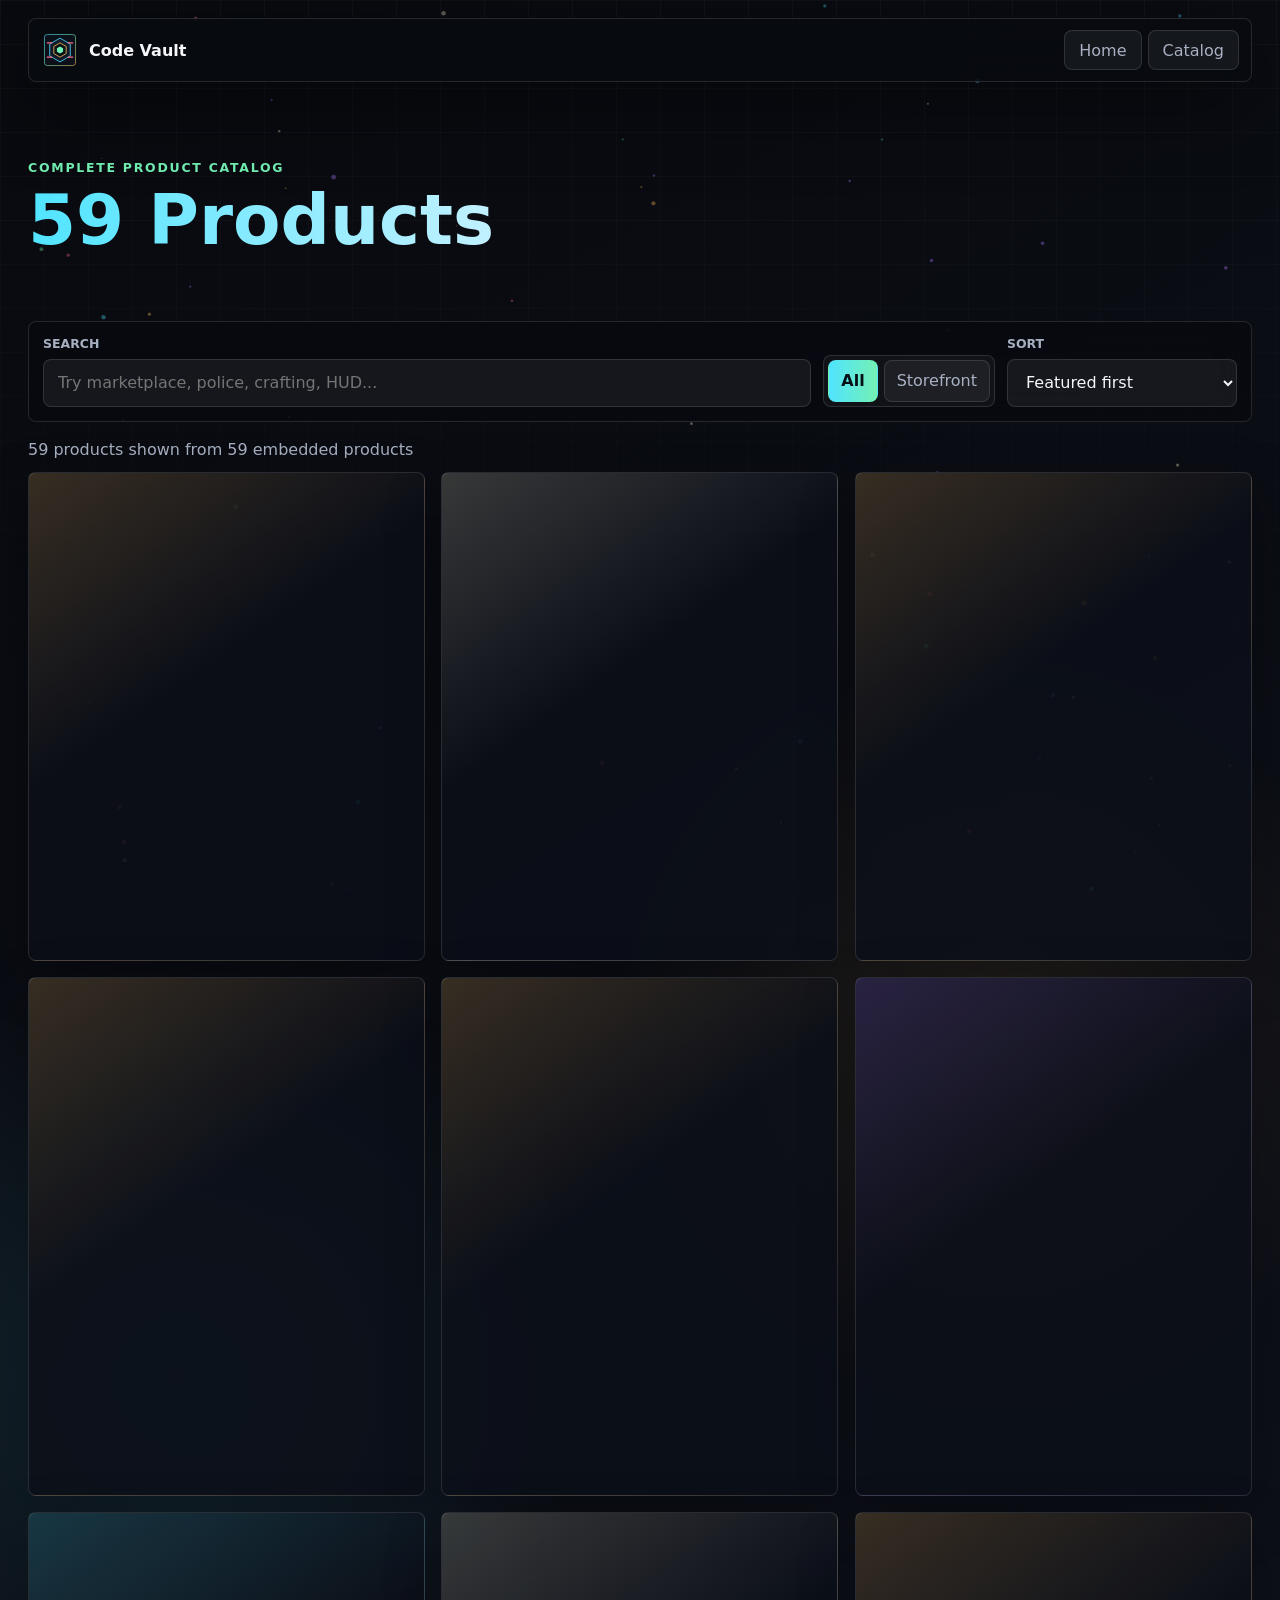
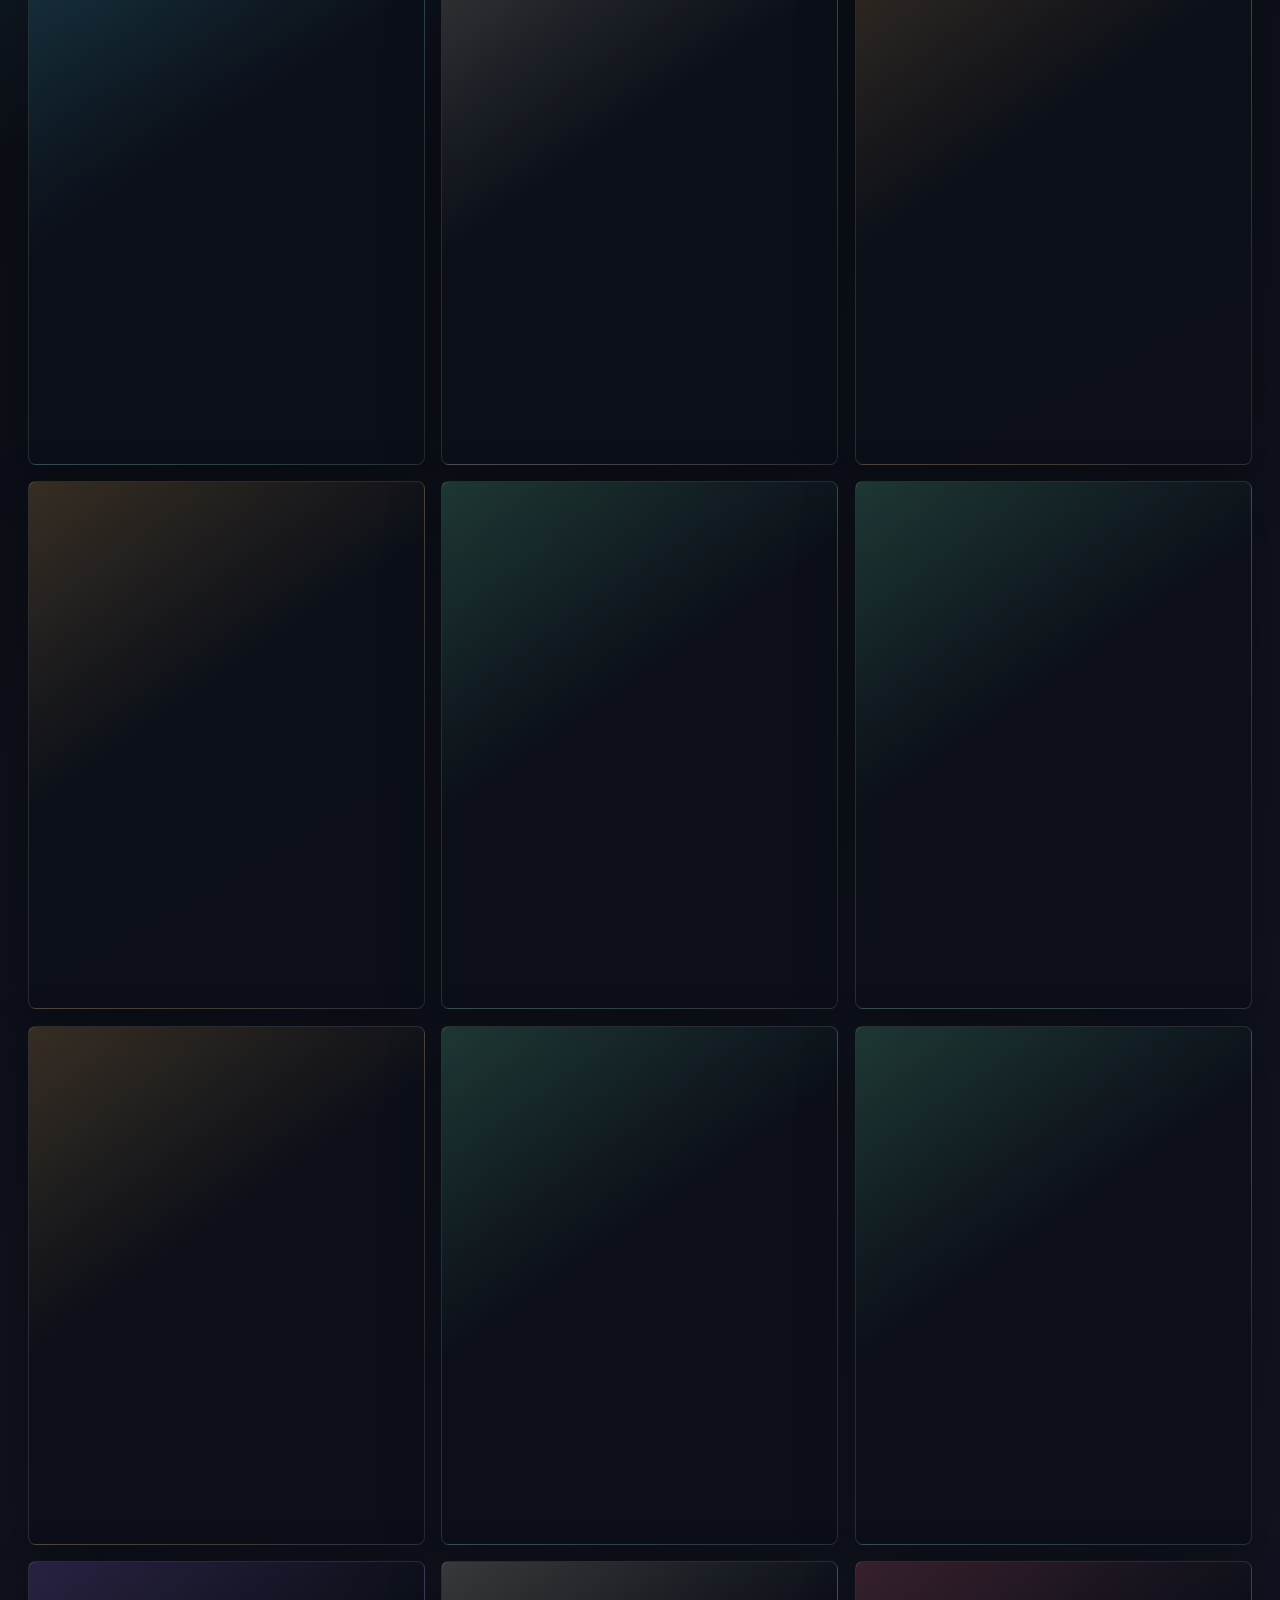
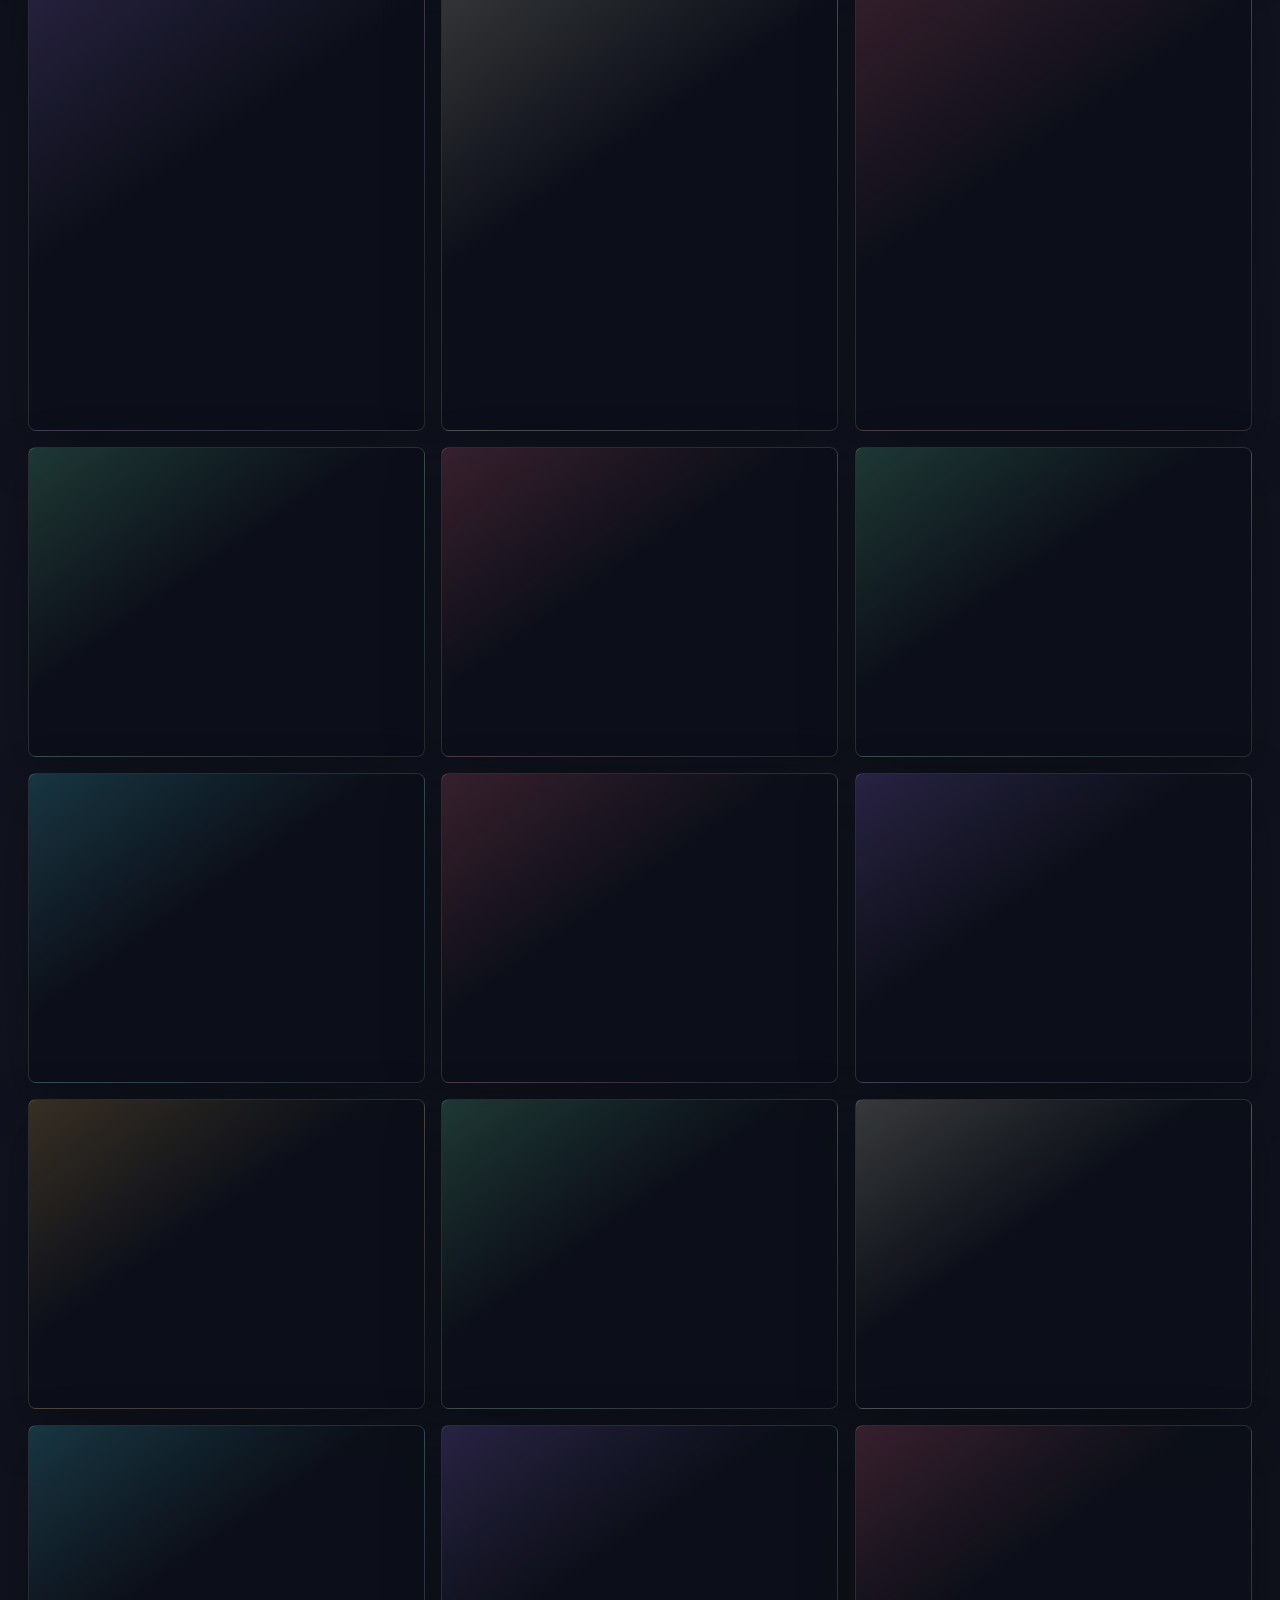
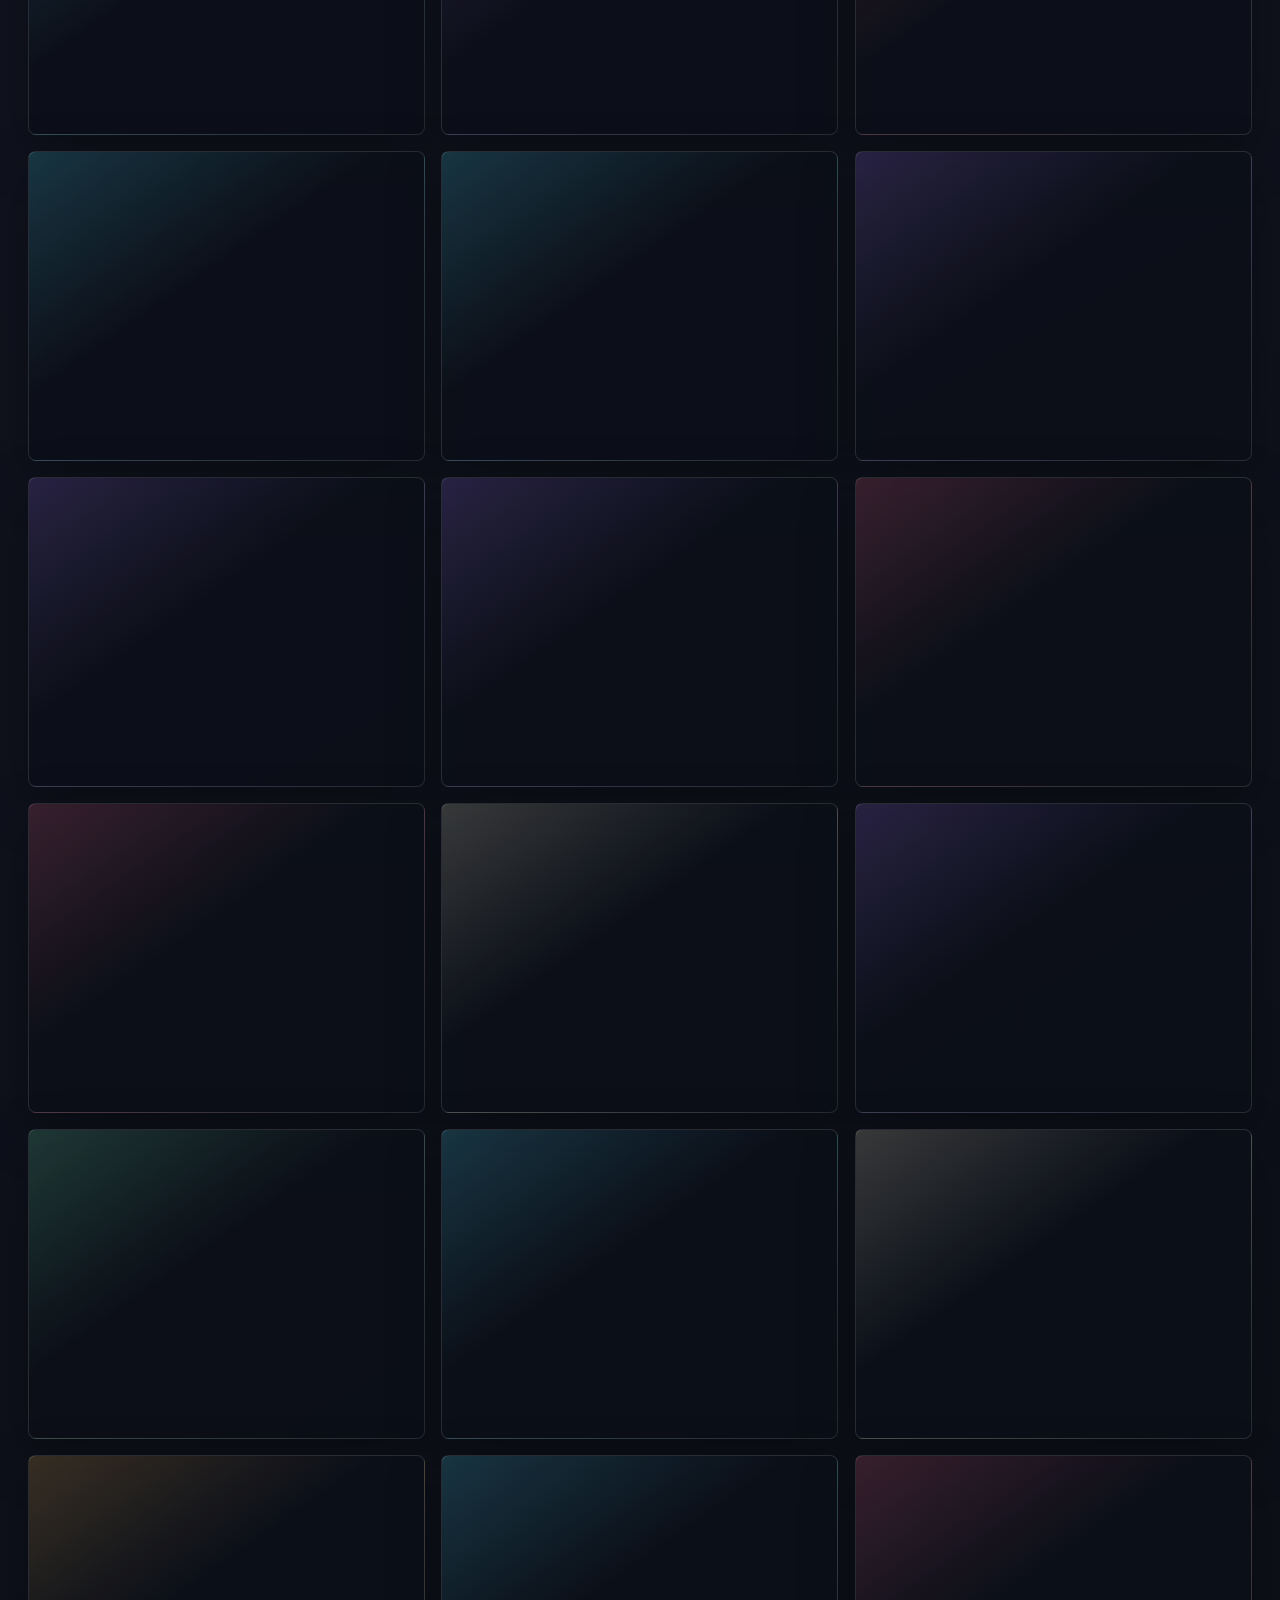
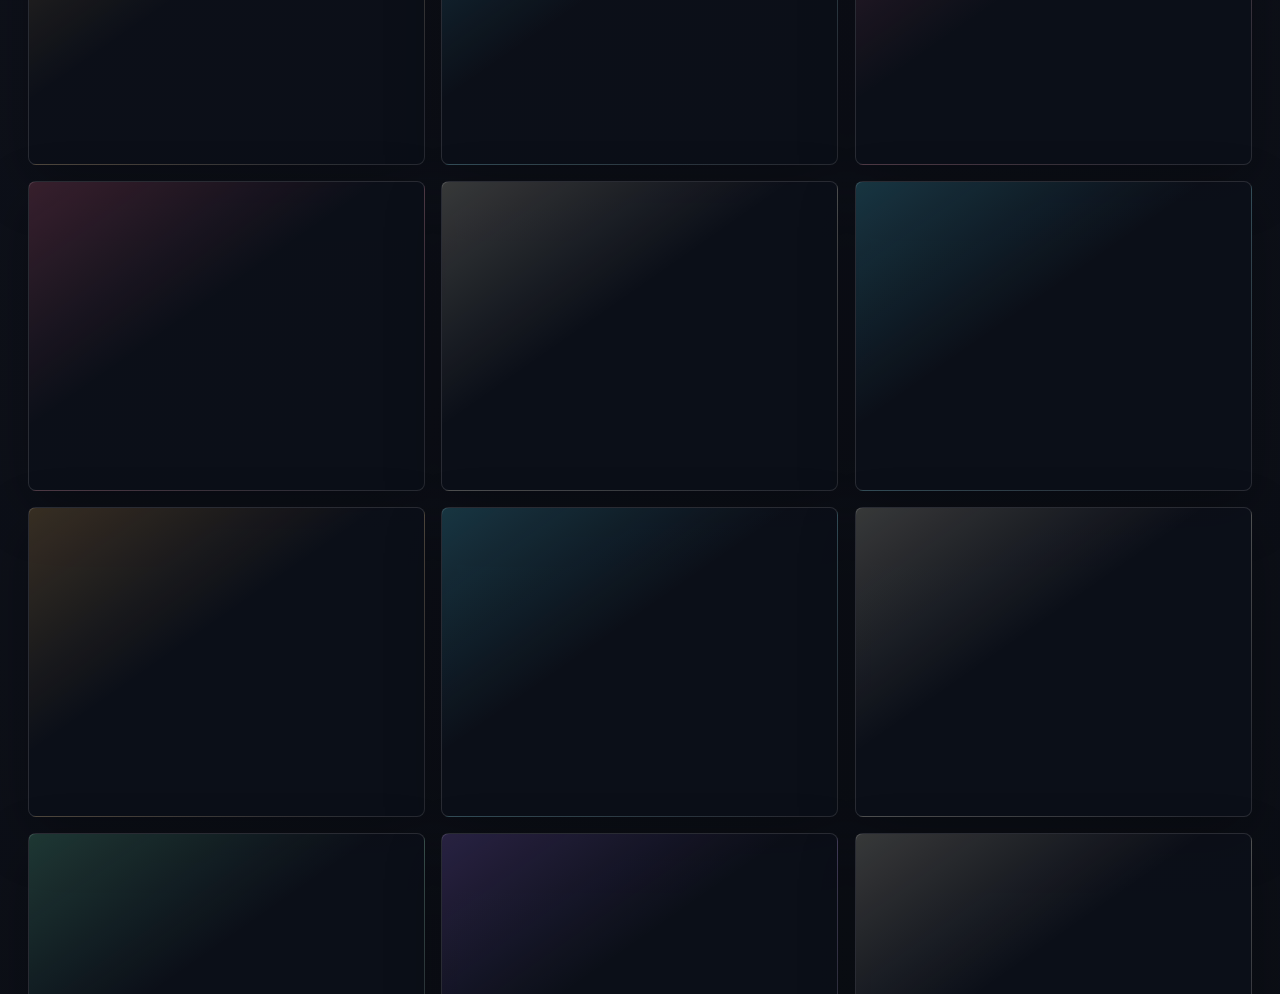
==== commit df01d81e: "Updated main page" ====
--- a/catalog.html
+++ b/catalog.html
@@ -1,296 +1,296 @@
 <!doctype html>
-<html lang="en"><head><meta charset="utf-8" /><meta name="viewport" content="width=device-width, initial-scale=1" /><title>Catalog | Code Vault</title><meta name="description" content="The complete Code Vault product catalog." /><link rel="stylesheet" href="./styles.css" /></head><body data-page="catalog"><canvas id="particle-field" aria-hidden="true"></canvas><div class="scanline" aria-hidden="true"></div><header class="site-shell catalog-hero"><nav class="topbar" aria-label="Code Vault navigation"><a class="brand" href="./index.html" aria-label="Code Vault home"><img src="./assets/plugin-vault-mark.svg" alt="" /><span>Code Vault</span></a><div class="nav-actions"><a href="./index.html">Home</a><a href="#catalog">Catalog</a></div></nav><div class="catalog-title"><p class="eyebrow">Complete product catalog</p><h1><span class="gradient-text">59 Products</span></h1><p class="hero-lede"></p></div></header><main id="catalog"><section class="site-shell control-panel" aria-label="Catalog controls"><label class="search-box"><span>Search</span><input id="search-input" type="search" placeholder="Try marketplace, police, crafting, HUD..." /></label><div class="segmented" aria-label="Product filters"><button class="active" type="button" data-filter="all">All</button><button type="button" data-filter="storefront">Storefront</button></div><label class="select-box"><span>Sort</span><select id="sort-select"><option value="featured">Featured first</option><option value="name">Name A-Z</option><option value="price-high">Price high-low</option><option value="price-low">Price low-high</option></select></label></section><section class="site-shell catalog-meta"><p id="result-count">59 products shown from 59 embedded products</p></section><section class="site-shell product-grid" id="product-grid" aria-live="polite"><article class="product-card visible" style="--card-color: 80, 228, 255" data-product-card data-name="bodies" data-price-min="14.99" data-status="storefront" data-search="bodies equippable body and armor items with model support for character outfits. adds a wearable body and armor item system that can change a character model or apply outfit-specific body support from inventory items. the plugin includes item definitions, custom entities, networking, and interface hooks so armor pieces can behave like real equipment instead of static cosmetic props. $14.99">
-  <div class="card-topline"><span class="product-icon"><svg viewBox="0 0 24 24" role="img" aria-hidden="true" fill="currentColor"><path d="M4 12a8 8 0 1 1 16 0h-3a5 5 0 1 0-10 0H4Zm7 1h2v7h-2v-7Zm-5 2h3v5H6v-5Zm9 0h3v5h-3v-5Z"/></svg></span><span class="product-price">$14.99</span></div>
+<html lang="en"><head><meta charset="utf-8" /><meta name="viewport" content="width=device-width, initial-scale=1" /><title>Catalog | Code Vault</title><meta name="description" content="The complete Code Vault product catalog." /><link rel="stylesheet" href="./styles.css" /></head><body data-page="catalog"><canvas id="particle-field" aria-hidden="true"></canvas><div class="scanline" aria-hidden="true"></div><header class="site-shell catalog-hero"><nav class="topbar" aria-label="Code Vault navigation"><a class="brand" href="./index.html" aria-label="Code Vault home"><img src="./assets/plugin-vault-mark.svg" alt="" /><span>Code Vault</span></a><div class="nav-actions"><a href="./index.html">Home</a><a href="#catalog">Catalog</a></div></nav><div class="catalog-title"><p class="eyebrow">Complete product catalog</p><h1><span class="gradient-text">59 Products</span></h1><p class="hero-lede"></p></div></header><main id="catalog"><section class="site-shell control-panel" aria-label="Catalog controls"><label class="search-box"><span>Search</span><input id="search-input" type="search" placeholder="Try marketplace, police, crafting, HUD..." /></label><div class="segmented" aria-label="Product filters"><button class="active" type="button" data-filter="all">All</button><button type="button" data-filter="storefront">Storefront</button></div><label class="select-box"><span>Sort</span><select id="sort-select"><option value="featured">Featured first</option><option value="name">Name A-Z</option><option value="price-high">Price high-low</option><option value="price-low">Price low-high</option></select></label></section><section class="site-shell catalog-meta"><p id="result-count">59 products shown from 59 embedded products</p></section><section class="site-shell product-grid" id="product-grid" aria-live="polite"><article class="product-card visible" style="--card-color: 80, 228, 255" data-product-card data-name="bodies" data-price-min="9.99" data-status="storefront" data-search="bodies equippable body and armor items with model support for character outfits. adds a wearable body and armor item system that can change a character model or apply outfit-specific body support from inventory items. the plugin includes item definitions, custom entities, networking, and interface hooks so armor pieces can behave like real equipment instead of static cosmetic props. $9.99">
+  <div class="card-topline"><span class="product-icon"><svg viewBox="0 0 24 24" role="img" aria-hidden="true" fill="currentColor"><path d="M4 12a8 8 0 1 1 16 0h-3a5 5 0 1 0-10 0H4Zm7 1h2v7h-2v-7Zm-5 2h3v5H6v-5Zm9 0h3v5h-3v-5Z"/></svg></span><span class="product-price">$9.99</span></div>
   <h3>Bodies</h3><p>Equippable body and armor items with model support for character outfits.</p>
-  <button class="card-button" type="button" data-product-detail data-name="Bodies" data-description="Equippable body and armor items with model support for character outfits." data-long-description="Adds a wearable body and armor item system that can change a character model or apply outfit-specific body support from inventory items. The plugin includes item definitions, custom entities, networking, and interface hooks so armor pieces can behave like real equipment instead of static cosmetic props." data-price="$14.99">View details</button>
-</article>
-<article class="product-card visible" style="--card-color: 255, 189, 85" data-product-card data-name="bounties" data-price-min="19.99" data-status="storefront" data-search="bounties player bounty posting and tracking tools for roleplay-driven contracts. adds a bounty workflow for creating, tracking, and resolving player contracts. the code includes custom ui, network messages, persistent data, commands, and entity support so bounty boards or related interfaces can turn wanted-player gameplay into a structured server feature. $19.99">
+  <button class="card-button" type="button" data-product-detail data-name="Bodies" data-description="Equippable body and armor items with model support for character outfits." data-long-description="Adds a wearable body and armor item system that can change a character model or apply outfit-specific body support from inventory items. The plugin includes item definitions, custom entities, networking, and interface hooks so armor pieces can behave like real equipment instead of static cosmetic props." data-price="$9.99">View details</button>
+</article>
+<article class="product-card visible" style="--card-color: 255, 189, 85" data-product-card data-name="bounties" data-price-min="19.99" data-status="storefront" data-search="bounties player bounty posting and tracking tools for roleplay-driven contracts. adds a bounty workflow for creating, tracking, and resolving player contracts. the code includes custom ui, network messages, persistent data, commands, and entity support so bounty boards or related interfaces can turn wanted-player gameplay into a structured server feature. data-search="bounties player bounty posting and tracking tools for roleplay-driven contracts. adds a bounty workflow for creating, tracking, and resolving player contracts. the code includes custom ui, network messages, persistent data, commands, and entity support so bounty boards or related interfaces can turn wanted-player gameplay into a structured server feature. 9.99">
   <div class="card-topline"><span class="product-icon"><svg viewBox="0 0 24 24" role="img" aria-hidden="true" fill="currentColor"><path d="M4 12a8 8 0 1 1 16 0h-3a5 5 0 1 0-10 0H4Zm7 1h2v7h-2v-7Zm-5 2h3v5H6v-5Zm9 0h3v5h-3v-5Z"/></svg></span><span class="product-price">$19.99</span></div>
   <h3>Bounties</h3><p>Player bounty posting and tracking tools for roleplay-driven contracts.</p>
   <button class="card-button" type="button" data-product-detail data-name="Bounties" data-description="Player bounty posting and tracking tools for roleplay-driven contracts." data-long-description="Adds a bounty workflow for creating, tracking, and resolving player contracts. The code includes custom UI, network messages, persistent data, commands, and entity support so bounty boards or related interfaces can turn wanted-player gameplay into a structured server feature." data-price="$19.99">View details</button>
 </article>
-<article class="product-card visible" style="--card-color: 115, 240, 179" data-product-card data-name="character select" data-price-min="14.99" data-status="storefront" data-search="character select a polished character selection screen for browsing and loading characters. replaces the default character selection flow with a branded interface for viewing, selecting, and loading characters. the plugin is focused on presentation and usability, giving players a cleaner entry point before they enter the server. $14.99">
+<article class="product-card visible" style="--card-color: 115, 240, 179" data-product-card data-name="character select" data-price-min="14.99" data-status="storefront" data-search="character select a polished character selection screen for browsing and loading characters. replaces the default character selection flow with a branded interface for viewing, selecting, and loading characters. the plugin is focused on presentation and usability, giving players a cleaner entry point before they enter the server. data-search="character select a polished character selection screen for browsing and loading characters. replaces the default character selection flow with a branded interface for viewing, selecting, and loading characters. the plugin is focused on presentation and usability, giving players a cleaner entry point before they enter the server. 4.99">
   <div class="card-topline"><span class="product-icon"><svg viewBox="0 0 24 24" role="img" aria-hidden="true" fill="currentColor"><path d="M5 4h14v14H5V4Zm3 3v8h8V7H8Zm2 2h4v4h-4V9ZM3 20h18v2H3v-2Z"/></svg></span><span class="product-price">$14.99</span></div>
   <h3>Character Select</h3><p>A polished character selection screen for browsing and loading characters.</p>
   <button class="card-button" type="button" data-product-detail data-name="Character Select" data-description="A polished character selection screen for browsing and loading characters." data-long-description="Replaces the default character selection flow with a branded interface for viewing, selecting, and loading characters. The plugin is focused on presentation and usability, giving players a cleaner entry point before they enter the server." data-price="$14.99">View details</button>
 </article>
-<article class="product-card visible" style="--card-color: 255, 107, 139" data-product-card data-name="widgets" data-price-min="14.99" data-status="storefront" data-search="widgets a widget and context-menu system with gps-style utility panels. adds a player-facing widget/context menu layer that can expose utility panels such as gps-style tools. it is built as an interface extension, making server features easier to surface without forcing players through chat commands or scattered menus. $14.99">
-  <div class="card-topline"><span class="product-icon"><svg viewBox="0 0 24 24" role="img" aria-hidden="true" fill="currentColor"><path d="M4 12a8 8 0 1 1 16 0h-3a5 5 0 1 0-10 0H4Zm7 1h2v7h-2v-7Zm-5 2h3v5H6v-5Zm9 0h3v5h-3v-5Z"/></svg></span><span class="product-price">$14.99</span></div>
+<article class="product-card visible" style="--card-color: 255, 107, 139" data-product-card data-name="widgets" data-price-min="4.99" data-status="storefront" data-search="widgets a widget and context-menu system with gps-style utility panels. adds a player-facing widget/context menu layer that can expose utility panels such as gps-style tools. it is built as an interface extension, making server features easier to surface without forcing players through chat commands or scattered menus. $4.99">
+  <div class="card-topline"><span class="product-icon"><svg viewBox="0 0 24 24" role="img" aria-hidden="true" fill="currentColor"><path d="M4 12a8 8 0 1 1 16 0h-3a5 5 0 1 0-10 0H4Zm7 1h2v7h-2v-7Zm-5 2h3v5H6v-5Zm9 0h3v5h-3v-5Z"/></svg></span><span class="product-price">$4.99</span></div>
   <h3>Widgets</h3><p>A widget and context-menu system with GPS-style utility panels.</p>
-  <button class="card-button" type="button" data-product-detail data-name="Widgets" data-description="A widget and context-menu system with GPS-style utility panels." data-long-description="Adds a player-facing widget/context menu layer that can expose utility panels such as GPS-style tools. It is built as an interface extension, making server features easier to surface without forcing players through chat commands or scattered menus." data-price="$14.99">View details</button>
-</article>
-<article class="product-card visible" style="--card-color: 169, 121, 255" data-product-card data-name="darkrp compatibility" data-price-min="7.99" data-status="storefront" data-search="darkrp compatibility a compatibility bridge for darkrp-style behavior inside a roleplay framework. provides compatibility glue for darkrp-style systems so legacy behaviors, entities, or assumptions can work inside the roleplay framework. the code hooks into characters, npc/entity behavior, and framework events to smooth over integration points that would otherwise require manual edits. $7.99">
-  <div class="card-topline"><span class="product-icon"><svg viewBox="0 0 24 24" role="img" aria-hidden="true" fill="currentColor"><path d="M4 12a8 8 0 1 1 16 0h-3a5 5 0 1 0-10 0H4Zm7 1h2v7h-2v-7Zm-5 2h3v5H6v-5Zm9 0h3v5h-3v-5Z"/></svg></span><span class="product-price">$7.99</span></div>
+  <button class="card-button" type="button" data-product-detail data-name="Widgets" data-description="A widget and context-menu system with GPS-style utility panels." data-long-description="Adds a player-facing widget/context menu layer that can expose utility panels such as GPS-style tools. It is built as an interface extension, making server features easier to surface without forcing players through chat commands or scattered menus." data-price="$4.99">View details</button>
+</article>
+<article class="product-card visible" style="--card-color: 169, 121, 255" data-product-card data-name="darkrp compatibility" data-price-min="9.99" data-status="storefront" data-search="darkrp compatibility a compatibility bridge for darkrp-style behavior inside a roleplay framework. provides compatibility glue for darkrp-style systems so legacy behaviors, entities, or assumptions can work inside the roleplay framework. the code hooks into characters, npc/entity behavior, and framework events to smooth over integration points that would otherwise require manual edits. $9.99">
+  <div class="card-topline"><span class="product-icon"><svg viewBox="0 0 24 24" role="img" aria-hidden="true" fill="currentColor"><path d="M4 12a8 8 0 1 1 16 0h-3a5 5 0 1 0-10 0H4Zm7 1h2v7h-2v-7Zm-5 2h3v5H6v-5Zm9 0h3v5h-3v-5Z"/></svg></span><span class="product-price">$9.99</span></div>
   <h3>DarkRP Compatibility</h3><p>A compatibility bridge for DarkRP-style behavior inside a roleplay framework.</p>
-  <button class="card-button" type="button" data-product-detail data-name="DarkRP Compatibility" data-description="A compatibility bridge for DarkRP-style behavior inside a roleplay framework." data-long-description="Provides compatibility glue for DarkRP-style systems so legacy behaviors, entities, or assumptions can work inside the roleplay framework. The code hooks into characters, NPC/entity behavior, and framework events to smooth over integration points that would otherwise require manual edits." data-price="$7.99">View details</button>
-</article>
-<article class="product-card visible" style="--card-color: 255, 247, 209" data-product-card data-name="horses" data-price-min="24.99" data-status="storefront" data-search="horses rideable horses with saddlebag storage for frontier-style travel. adds rideable horse entities with storage-oriented saddlebag support. the plugin provides custom entity behavior so horses can function as both transportation and a lightweight inventory companion for long-form roleplay. $24.99">
-  <div class="card-topline"><span class="product-icon"><svg viewBox="0 0 24 24" role="img" aria-hidden="true" fill="currentColor"><path d="M5 11 7 6h10l2 5 2 1v6h-2a2 2 0 0 1-4 0H9a2 2 0 0 1-4 0H3v-6l2-1Zm3-3-1.1 3h10.2L16 8H8Z"/></svg></span><span class="product-price">$24.99</span></div>
+  <button class="card-button" type="button" data-product-detail data-name="DarkRP Compatibility" data-description="A compatibility bridge for DarkRP-style behavior inside a roleplay framework." data-long-description="Provides compatibility glue for DarkRP-style systems so legacy behaviors, entities, or assumptions can work inside the roleplay framework. The code hooks into characters, NPC/entity behavior, and framework events to smooth over integration points that would otherwise require manual edits." data-price="$9.99">View details</button>
+</article>
+<article class="product-card visible" style="--card-color: 255, 247, 209" data-product-card data-name="horses" data-price-min="9.99" data-status="storefront" data-search="horses rideable horses with saddlebag storage for frontier-style travel. adds rideable horse entities with storage-oriented saddlebag support. the plugin provides custom entity behavior so horses can function as both transportation and a lightweight inventory companion for long-form roleplay. $9.99">
+  <div class="card-topline"><span class="product-icon"><svg viewBox="0 0 24 24" role="img" aria-hidden="true" fill="currentColor"><path d="M5 11 7 6h10l2 5 2 1v6h-2a2 2 0 0 1-4 0H9a2 2 0 0 1-4 0H3v-6l2-1Zm3-3-1.1 3h10.2L16 8H8Z"/></svg></span><span class="product-price">$9.99</span></div>
   <h3>Horses</h3><p>Rideable horses with saddlebag storage for frontier-style travel.</p>
-  <button class="card-button" type="button" data-product-detail data-name="Horses" data-description="Rideable horses with saddlebag storage for frontier-style travel." data-long-description="Adds rideable horse entities with storage-oriented saddlebag support. The plugin provides custom entity behavior so horses can function as both transportation and a lightweight inventory companion for long-form roleplay." data-price="$24.99">View details</button>
-</article>
-<article class="product-card visible" style="--card-color: 80, 228, 255" data-product-card data-name="lanterns" data-price-min="14.99" data-status="storefront" data-search="lanterns persistent lantern items with oil usage, burn time, and refill support. adds lantern items that track oil over time, burn down while active, and can be refilled with oil bottles. it integrates with inventory and character data so lanterns behave like persistent tools rather than disposable props. $14.99">
-  <div class="card-topline"><span class="product-icon"><svg viewBox="0 0 24 24" role="img" aria-hidden="true" fill="currentColor"><path d="M6 3h5l2 4-5 9H3l5-9-2-4Zm9 3 6 6-9 9-3-3 9-9-3-3Z"/></svg></span><span class="product-price">$14.99</span></div>
+  <button class="card-button" type="button" data-product-detail data-name="Horses" data-description="Rideable horses with saddlebag storage for frontier-style travel." data-long-description="Adds rideable horse entities with storage-oriented saddlebag support. The plugin provides custom entity behavior so horses can function as both transportation and a lightweight inventory companion for long-form roleplay." data-price="$9.99">View details</button>
+</article>
+<article class="product-card visible" style="--card-color: 80, 228, 255" data-product-card data-name="lanterns" data-price-min="4.99" data-status="storefront" data-search="lanterns persistent lantern items with oil usage, burn time, and refill support. adds lantern items that track oil over time, burn down while active, and can be refilled with oil bottles. it integrates with inventory and character data so lanterns behave like persistent tools rather than disposable props. $4.99">
+  <div class="card-topline"><span class="product-icon"><svg viewBox="0 0 24 24" role="img" aria-hidden="true" fill="currentColor"><path d="M6 3h5l2 4-5 9H3l5-9-2-4Zm9 3 6 6-9 9-3-3 9-9-3-3Z"/></svg></span><span class="product-price">$4.99</span></div>
   <h3>Lanterns</h3><p>Persistent lantern items with oil usage, burn time, and refill support.</p>
-  <button class="card-button" type="button" data-product-detail data-name="Lanterns" data-description="Persistent lantern items with oil usage, burn time, and refill support." data-long-description="Adds lantern items that track oil over time, burn down while active, and can be refilled with oil bottles. It integrates with inventory and character data so lanterns behave like persistent tools rather than disposable props." data-price="$14.99">View details</button>
-</article>
-<article class="product-card visible" style="--card-color: 255, 189, 85" data-product-card data-name="main interface" data-price-min="14.99" data-status="storefront" data-search="main interface a branded loading and main-menu interface for a polished first impression. reworks the loading and main-menu presentation with custom ui and framework hooks. it is designed to make the first player interaction feel intentional, with branded screens and a smoother transition into character selection or gameplay. $14.99">
-  <div class="card-topline"><span class="product-icon"><svg viewBox="0 0 24 24" role="img" aria-hidden="true" fill="currentColor"><path d="M5 4h14v14H5V4Zm3 3v8h8V7H8Zm2 2h4v4h-4V9ZM3 20h18v2H3v-2Z"/></svg></span><span class="product-price">$14.99</span></div>
+  <button class="card-button" type="button" data-product-detail data-name="Lanterns" data-description="Persistent lantern items with oil usage, burn time, and refill support." data-long-description="Adds lantern items that track oil over time, burn down while active, and can be refilled with oil bottles. It integrates with inventory and character data so lanterns behave like persistent tools rather than disposable props." data-price="$4.99">View details</button>
+</article>
+<article class="product-card visible" style="--card-color: 255, 189, 85" data-product-card data-name="main interface" data-price-min="34.99" data-status="storefront" data-search="main interface a branded loading and main-menu interface for a polished first impression. reworks the loading and main-menu presentation with custom ui and framework hooks. it is designed to make the first player interaction feel intentional, with branded screens and a smoother transition into character selection or gameplay. $34.99">
+  <div class="card-topline"><span class="product-icon"><svg viewBox="0 0 24 24" role="img" aria-hidden="true" fill="currentColor"><path d="M5 4h14v14H5V4Zm3 3v8h8V7H8Zm2 2h4v4h-4V9ZM3 20h18v2H3v-2Z"/></svg></span><span class="product-price">$34.99</span></div>
   <h3>Main Interface</h3><p>A branded loading and main-menu interface for a polished first impression.</p>
-  <button class="card-button" type="button" data-product-detail data-name="Main Interface" data-description="A branded loading and main-menu interface for a polished first impression." data-long-description="Reworks the loading and main-menu presentation with custom UI and framework hooks. It is designed to make the first player interaction feel intentional, with branded screens and a smoother transition into character selection or gameplay." data-price="$14.99">View details</button>
-</article>
-<article class="product-card visible" style="--card-color: 115, 240, 179" data-product-card data-name="rdr2 styled map" data-price-min="14.99" data-status="storefront" data-search="rdr2 styled map a western-styled map and minimap layer for in-world navigation. adds map/minimap compatibility with a red dead-inspired presentation. the plugin focuses on navigation and visual polish, giving players a more thematic way to orient themselves while keeping the interface tied to roleplay immersion. $14.99">
+  <button class="card-button" type="button" data-product-detail data-name="Main Interface" data-description="A branded loading and main-menu interface for a polished first impression." data-long-description="Reworks the loading and main-menu presentation with custom UI and framework hooks. It is designed to make the first player interaction feel intentional, with branded screens and a smoother transition into character selection or gameplay." data-price="$34.99">View details</button>
+</article>
+<article class="product-card visible" style="--card-color: 115, 240, 179" data-product-card data-name="rdr2 styled map" data-price-min="14.99" data-status="storefront" data-search="rdr2 styled map a western-styled map and minimap layer for in-world navigation. adds map/minimap compatibility with a red dead-inspired presentation. the plugin focuses on navigation and visual polish, giving players a more thematic way to orient themselves while keeping the interface tied to roleplay immersion. data-search="rdr2 styled map a western-styled map and minimap layer for in-world navigation. adds map/minimap compatibility with a red dead-inspired presentation. the plugin focuses on navigation and visual polish, giving players a more thematic way to orient themselves while keeping the interface tied to roleplay immersion. 4.99">
   <div class="card-topline"><span class="product-icon"><svg viewBox="0 0 24 24" role="img" aria-hidden="true" fill="currentColor"><path d="M4 12a8 8 0 1 1 16 0h-3a5 5 0 1 0-10 0H4Zm7 1h2v7h-2v-7Zm-5 2h3v5H6v-5Zm9 0h3v5h-3v-5Z"/></svg></span><span class="product-price">$14.99</span></div>
   <h3>RDR2 Styled Map</h3><p>A western-styled map and minimap layer for in-world navigation.</p>
   <button class="card-button" type="button" data-product-detail data-name="RDR2 Styled Map" data-description="A western-styled map and minimap layer for in-world navigation." data-long-description="Adds map/minimap compatibility with a Red Dead-inspired presentation. The plugin focuses on navigation and visual polish, giving players a more thematic way to orient themselves while keeping the interface tied to roleplay immersion." data-price="$14.99">View details</button>
 </article>
-<article class="product-card visible" style="--card-color: 255, 107, 139" data-product-card data-name="helix npc" data-price-min="14.99" data-status="storefront" data-search="helix npc configurable interactable npc entities with dialogue and action support. adds configurable npc entities that can drive dialogue, actions, or server interactions. the code includes custom entities, client/server networking, persistent data, and ui support so staff can build reusable npc-driven interaction points. $14.99">
-  <div class="card-topline"><span class="product-icon"><svg viewBox="0 0 24 24" role="img" aria-hidden="true" fill="currentColor"><path d="M4 12a8 8 0 1 1 16 0h-3a5 5 0 1 0-10 0H4Zm7 1h2v7h-2v-7Zm-5 2h3v5H6v-5Zm9 0h3v5h-3v-5Z"/></svg></span><span class="product-price">$14.99</span></div>
+<article class="product-card visible" style="--card-color: 255, 107, 139" data-product-card data-name="helix npc" data-price-min="9.99" data-status="storefront" data-search="helix npc configurable interactable npc entities with dialogue and action support. adds configurable npc entities that can drive dialogue, actions, or server interactions. the code includes custom entities, client/server networking, persistent data, and ui support so staff can build reusable npc-driven interaction points. $9.99">
+  <div class="card-topline"><span class="product-icon"><svg viewBox="0 0 24 24" role="img" aria-hidden="true" fill="currentColor"><path d="M4 12a8 8 0 1 1 16 0h-3a5 5 0 1 0-10 0H4Zm7 1h2v7h-2v-7Zm-5 2h3v5H6v-5Zm9 0h3v5h-3v-5Z"/></svg></span><span class="product-price">$9.99</span></div>
   <h3>Helix NPC</h3><p>Configurable interactable NPC entities with dialogue and action support.</p>
-  <button class="card-button" type="button" data-product-detail data-name="Helix NPC" data-description="Configurable interactable NPC entities with dialogue and action support." data-long-description="Adds configurable NPC entities that can drive dialogue, actions, or server interactions. The code includes custom entities, client/server networking, persistent data, and UI support so staff can build reusable NPC-driven interaction points." data-price="$14.99">View details</button>
-</article>
-<article class="product-card visible" style="--card-color: 169, 121, 255" data-product-card data-name="permakill" data-price-min="14.99" data-status="storefront" data-search="permakill staff-controlled permanent death workflows with configurable support tools. adds tools for managing permanent-death workflows, including commands, configurable settings, networking, and interface support. it gives staff a structured way to handle high-impact character consequences instead of relying on manual tracking. $14.99">
-  <div class="card-topline"><span class="product-icon"><svg viewBox="0 0 24 24" role="img" aria-hidden="true" fill="currentColor"><path d="M12 2 5 5v5c0 4.4 2.8 8.4 7 10 4.2-1.6 7-5.6 7-10V5l-7-3Zm0 3 4 1.7V10c0 3-1.5 5.8-4 7.2C9.5 15.8 8 13 8 10V6.7L12 5Z"/></svg></span><span class="product-price">$14.99</span></div>
+  <button class="card-button" type="button" data-product-detail data-name="Helix NPC" data-description="Configurable interactable NPC entities with dialogue and action support." data-long-description="Adds configurable NPC entities that can drive dialogue, actions, or server interactions. The code includes custom entities, client/server networking, persistent data, and UI support so staff can build reusable NPC-driven interaction points." data-price="$9.99">View details</button>
+</article>
+<article class="product-card visible" style="--card-color: 169, 121, 255" data-product-card data-name="permakill" data-price-min="5.99" data-status="storefront" data-search="permakill staff-controlled permanent death workflows with configurable support tools. adds tools for managing permanent-death workflows, including commands, configurable settings, networking, and interface support. it gives staff a structured way to handle high-impact character consequences instead of relying on manual tracking. $5.99">
+  <div class="card-topline"><span class="product-icon"><svg viewBox="0 0 24 24" role="img" aria-hidden="true" fill="currentColor"><path d="M12 2 5 5v5c0 4.4 2.8 8.4 7 10 4.2-1.6 7-5.6 7-10V5l-7-3Zm0 3 4 1.7V10c0 3-1.5 5.8-4 7.2C9.5 15.8 8 13 8 10V6.7L12 5Z"/></svg></span><span class="product-price">$5.99</span></div>
   <h3>Permakill</h3><p>Staff-controlled permanent death workflows with configurable support tools.</p>
-  <button class="card-button" type="button" data-product-detail data-name="Permakill" data-description="Staff-controlled permanent death workflows with configurable support tools." data-long-description="Adds tools for managing permanent-death workflows, including commands, configurable settings, networking, and interface support. It gives staff a structured way to handle high-impact character consequences instead of relying on manual tracking." data-price="$14.99">View details</button>
-</article>
-<article class="product-card visible" style="--card-color: 255, 247, 209" data-product-card data-name="prison system" data-price-min="14.99" data-status="storefront" data-search="prison system arrest, sentencing, custody, and release workflows for law roleplay. adds a full custody workflow around arrests, jailing, sentencing, and releases. the plugin includes custom ui, network messages, persistent data, commands, and entities so police and staff can manage imprisonment as an actual system. $14.99">
-  <div class="card-topline"><span class="product-icon"><svg viewBox="0 0 24 24" role="img" aria-hidden="true" fill="currentColor"><path d="M12 2 5 5v5c0 4.4 2.8 8.4 7 10 4.2-1.6 7-5.6 7-10V5l-7-3Zm0 3 4 1.7V10c0 3-1.5 5.8-4 7.2C9.5 15.8 8 13 8 10V6.7L12 5Z"/></svg></span><span class="product-price">$14.99</span></div>
+  <button class="card-button" type="button" data-product-detail data-name="Permakill" data-description="Staff-controlled permanent death workflows with configurable support tools." data-long-description="Adds tools for managing permanent-death workflows, including commands, configurable settings, networking, and interface support. It gives staff a structured way to handle high-impact character consequences instead of relying on manual tracking." data-price="$5.99">View details</button>
+</article>
+<article class="product-card visible" style="--card-color: 255, 247, 209" data-product-card data-name="prison system" data-price-min="9.99" data-status="storefront" data-search="prison system arrest, sentencing, custody, and release workflows for law roleplay. adds a full custody workflow around arrests, jailing, sentencing, and releases. the plugin includes custom ui, network messages, persistent data, commands, and entities so police and staff can manage imprisonment as an actual system. $9.99">
+  <div class="card-topline"><span class="product-icon"><svg viewBox="0 0 24 24" role="img" aria-hidden="true" fill="currentColor"><path d="M12 2 5 5v5c0 4.4 2.8 8.4 7 10 4.2-1.6 7-5.6 7-10V5l-7-3Zm0 3 4 1.7V10c0 3-1.5 5.8-4 7.2C9.5 15.8 8 13 8 10V6.7L12 5Z"/></svg></span><span class="product-price">$9.99</span></div>
   <h3>Prison System</h3><p>Arrest, sentencing, custody, and release workflows for law roleplay.</p>
-  <button class="card-button" type="button" data-product-detail data-name="Prison System" data-description="Arrest, sentencing, custody, and release workflows for law roleplay." data-long-description="Adds a full custody workflow around arrests, jailing, sentencing, and releases. The plugin includes custom UI, network messages, persistent data, commands, and entities so police and staff can manage imprisonment as an actual system." data-price="$14.99">View details</button>
-</article>
-<article class="product-card visible" style="--card-color: 80, 228, 255" data-product-card data-name="tobacco system" data-price-min="19.99" data-status="storefront" data-search="tobacco system a tobacco growing and production loop with entities and item support. adds tobacco production gameplay with custom entities, item definitions, configurable values, and client-facing support. it gives players a resource loop built around planting, processing, or handling tobacco as an economy item. $19.99">
-  <div class="card-topline"><span class="product-icon"><svg viewBox="0 0 24 24" role="img" aria-hidden="true" fill="currentColor"><path d="M6 3h5l2 4-5 9H3l5-9-2-4Zm9 3 6 6-9 9-3-3 9-9-3-3Z"/></svg></span><span class="product-price">$19.99</span></div>
+  <button class="card-button" type="button" data-product-detail data-name="Prison System" data-description="Arrest, sentencing, custody, and release workflows for law roleplay." data-long-description="Adds a full custody workflow around arrests, jailing, sentencing, and releases. The plugin includes custom UI, network messages, persistent data, commands, and entities so police and staff can manage imprisonment as an actual system." data-price="$9.99">View details</button>
+</article>
+<article class="product-card visible" style="--card-color: 80, 228, 255" data-product-card data-name="tobacco system" data-price-min="14.99" data-status="storefront" data-search="tobacco system a tobacco growing and production loop with entities and item support. adds tobacco production gameplay with custom entities, item definitions, configurable values, and client-facing support. it gives players a resource loop built around planting, processing, or handling tobacco as an economy item. data-search="tobacco system a tobacco growing and production loop with entities and item support. adds tobacco production gameplay with custom entities, item definitions, configurable values, and client-facing support. it gives players a resource loop built around planting, processing, or handling tobacco as an economy item. 4.99">
+  <div class="card-topline"><span class="product-icon"><svg viewBox="0 0 24 24" role="img" aria-hidden="true" fill="currentColor"><path d="M6 3h5l2 4-5 9H3l5-9-2-4Zm9 3 6 6-9 9-3-3 9-9-3-3Z"/></svg></span><span class="product-price">$14.99</span></div>
   <h3>Tobacco System</h3><p>A tobacco growing and production loop with entities and item support.</p>
-  <button class="card-button" type="button" data-product-detail data-name="Tobacco System" data-description="A tobacco growing and production loop with entities and item support." data-long-description="Adds tobacco production gameplay with custom entities, item definitions, configurable values, and client-facing support. It gives players a resource loop built around planting, processing, or handling tobacco as an economy item." data-price="$19.99">View details</button>
-</article>
-<article class="product-card visible" style="--card-color: 255, 189, 85" data-product-card data-name="inventory pac items" data-price-min="14.99" data-status="storefront" data-search="inventory pac items pac outfit data applied from inventory presence and equipment state. extends inventory items so pac data can be applied based on whether items are owned, present, or equipped. this lets wearable visuals and item-driven appearance changes follow the character inventory more reliably. $14.99">
-  <div class="card-topline"><span class="product-icon"><svg viewBox="0 0 24 24" role="img" aria-hidden="true" fill="currentColor"><path d="M4 12a8 8 0 1 1 16 0h-3a5 5 0 1 0-10 0H4Zm7 1h2v7h-2v-7Zm-5 2h3v5H6v-5Zm9 0h3v5h-3v-5Z"/></svg></span><span class="product-price">$14.99</span></div>
+  <button class="card-button" type="button" data-product-detail data-name="Tobacco System" data-description="A tobacco growing and production loop with entities and item support." data-long-description="Adds tobacco production gameplay with custom entities, item definitions, configurable values, and client-facing support. It gives players a resource loop built around planting, processing, or handling tobacco as an economy item." data-price="$14.99">View details</button>
+</article>
+<article class="product-card visible" style="--card-color: 255, 189, 85" data-product-card data-name="inventory pac items" data-price-min="8.99" data-status="storefront" data-search="inventory pac items pac outfit data applied from inventory presence and equipment state. extends inventory items so pac data can be applied based on whether items are owned, present, or equipped. this lets wearable visuals and item-driven appearance changes follow the character inventory more reliably. $8.99">
+  <div class="card-topline"><span class="product-icon"><svg viewBox="0 0 24 24" role="img" aria-hidden="true" fill="currentColor"><path d="M4 12a8 8 0 1 1 16 0h-3a5 5 0 1 0-10 0H4Zm7 1h2v7h-2v-7Zm-5 2h3v5H6v-5Zm9 0h3v5h-3v-5Z"/></svg></span><span class="product-price">$8.99</span></div>
   <h3>Inventory PAC Items</h3><p>PAC outfit data applied from inventory presence and equipment state.</p>
-  <button class="card-button" type="button" data-product-detail data-name="Inventory PAC Items" data-description="PAC outfit data applied from inventory presence and equipment state." data-long-description="Extends inventory items so PAC data can be applied based on whether items are owned, present, or equipped. This lets wearable visuals and item-driven appearance changes follow the character inventory more reliably." data-price="$14.99">View details</button>
-</article>
-<article class="product-card visible" style="--card-color: 115, 240, 179" data-product-card data-name="vr item pickup" data-price-min="14.99" data-status="storefront" data-search="vr item pickup vrmod item pickup support for grabbing items into inventory. lets vr players pick up compatible inventory items using controller input. the plugin bridges vrmod interaction with inventory behavior, allowing grabbed helix items to be added through a natural vr pickup action. $14.99">
-  <div class="card-topline"><span class="product-icon"><svg viewBox="0 0 24 24" role="img" aria-hidden="true" fill="currentColor"><path d="M4 12a8 8 0 1 1 16 0h-3a5 5 0 1 0-10 0H4Zm7 1h2v7h-2v-7Zm-5 2h3v5H6v-5Zm9 0h3v5h-3v-5Z"/></svg></span><span class="product-price">$14.99</span></div>
+  <button class="card-button" type="button" data-product-detail data-name="Inventory PAC Items" data-description="PAC outfit data applied from inventory presence and equipment state." data-long-description="Extends inventory items so PAC data can be applied based on whether items are owned, present, or equipped. This lets wearable visuals and item-driven appearance changes follow the character inventory more reliably." data-price="$8.99">View details</button>
+</article>
+<article class="product-card visible" style="--card-color: 115, 240, 179" data-product-card data-name="vr item pickup" data-price-min="8.99" data-status="storefront" data-search="vr item pickup vrmod item pickup support for grabbing items into inventory. lets vr players pick up compatible inventory items using controller input. the plugin bridges vrmod interaction with inventory behavior, allowing grabbed helix items to be added through a natural vr pickup action. $8.99">
+  <div class="card-topline"><span class="product-icon"><svg viewBox="0 0 24 24" role="img" aria-hidden="true" fill="currentColor"><path d="M4 12a8 8 0 1 1 16 0h-3a5 5 0 1 0-10 0H4Zm7 1h2v7h-2v-7Zm-5 2h3v5H6v-5Zm9 0h3v5h-3v-5Z"/></svg></span><span class="product-price">$8.99</span></div>
   <h3>VR Item Pickup</h3><p>VRMod item pickup support for grabbing items into inventory.</p>
-  <button class="card-button" type="button" data-product-detail data-name="VR Item Pickup" data-description="VRMod item pickup support for grabbing items into inventory." data-long-description="Lets VR players pick up compatible inventory items using controller input. The plugin bridges VRMod interaction with inventory behavior, allowing grabbed Helix items to be added through a natural VR pickup action." data-price="$14.99">View details</button>
-</article>
-<article class="product-card visible" style="--card-color: 255, 107, 139" data-product-card data-name="helix vr integration" data-price-min="14.99" data-status="storefront" data-search="helix vr integration vr controller support for menus, huds, and inventory interactions. adds vrmod compatibility for framework menus, hud behavior, controller keys, and player actions. it includes commands, interface integration, and character/inventory support so vr players can interact with core server systems without breaking immersion. $14.99">
-  <div class="card-topline"><span class="product-icon"><svg viewBox="0 0 24 24" role="img" aria-hidden="true" fill="currentColor"><path d="M4 12a8 8 0 1 1 16 0h-3a5 5 0 1 0-10 0H4Zm7 1h2v7h-2v-7Zm-5 2h3v5H6v-5Zm9 0h3v5h-3v-5Z"/></svg></span><span class="product-price">$14.99</span></div>
+  <button class="card-button" type="button" data-product-detail data-name="VR Item Pickup" data-description="VRMod item pickup support for grabbing items into inventory." data-long-description="Lets VR players pick up compatible inventory items using controller input. The plugin bridges VRMod interaction with inventory behavior, allowing grabbed Helix items to be added through a natural VR pickup action." data-price="$8.99">View details</button>
+</article>
+<article class="product-card visible" style="--card-color: 255, 107, 139" data-product-card data-name="helix vr integration" data-price-min="13.99" data-status="storefront" data-search="helix vr integration vr controller support for menus, huds, and inventory interactions. adds vrmod compatibility for framework menus, hud behavior, controller keys, and player actions. it includes commands, interface integration, and character/inventory support so vr players can interact with core server systems without breaking immersion. data-search="helix vr integration vr controller support for menus, huds, and inventory interactions. adds vrmod compatibility for framework menus, hud behavior, controller keys, and player actions. it includes commands, interface integration, and character/inventory support so vr players can interact with core server systems without breaking immersion. 3.99">
+  <div class="card-topline"><span class="product-icon"><svg viewBox="0 0 24 24" role="img" aria-hidden="true" fill="currentColor"><path d="M4 12a8 8 0 1 1 16 0h-3a5 5 0 1 0-10 0H4Zm7 1h2v7h-2v-7Zm-5 2h3v5H6v-5Zm9 0h3v5h-3v-5Z"/></svg></span><span class="product-price">$13.99</span></div>
   <h3>Helix VR Integration</h3><p>VR controller support for menus, HUDs, and inventory interactions.</p>
-  <button class="card-button" type="button" data-product-detail data-name="Helix VR Integration" data-description="VR controller support for menus, HUDs, and inventory interactions." data-long-description="Adds VRMod compatibility for framework menus, HUD behavior, controller keys, and player actions. It includes commands, interface integration, and character/inventory support so VR players can interact with core server systems without breaking immersion." data-price="$14.99">View details</button>
-</article>
-<article class="product-card visible" style="--card-color: 169, 121, 255" data-product-card data-name="custom circular hud" data-price-min="14.99" data-status="storefront" data-search="custom circular hud a circular player hud with health, stamina, hunger, and thirst indicators. adds a custom circular hud with a central health display, semicircular stamina and hunger bars, and conditional status icons for needs such as hunger and thirst. the ui is built to keep core status readable while preserving screen space. $14.99">
+  <button class="card-button" type="button" data-product-detail data-name="Helix VR Integration" data-description="VR controller support for menus, HUDs, and inventory interactions." data-long-description="Adds VRMod compatibility for framework menus, HUD behavior, controller keys, and player actions. It includes commands, interface integration, and character/inventory support so VR players can interact with core server systems without breaking immersion." data-price="$13.99">View details</button>
+</article>
+<article class="product-card visible" style="--card-color: 169, 121, 255" data-product-card data-name="custom circular hud" data-price-min="9.99" data-status="storefront" data-search="custom circular hud a circular player hud with health, stamina, hunger, and thirst indicators. adds a custom circular hud with a central health display, semicircular stamina and hunger bars, and conditional status icons for needs such as hunger and thirst. the ui is built to keep core status readable while preserving screen space. $9.99">
+  <div class="card-topline"><span class="product-icon"><svg viewBox="0 0 24 24" role="img" aria-hidden="true" fill="currentColor"><path d="M5 4h14v14H5V4Zm3 3v8h8V7H8Zm2 2h4v4h-4V9ZM3 20h18v2H3v-2Z"/></svg></span><span class="product-price">$9.99</span></div>
+  <h3>Custom Circular HUD</h3><p>A circular player HUD with health, stamina, hunger, and thirst indicators.</p>
+  <button class="card-button" type="button" data-product-detail data-name="Custom Circular HUD" data-description="A circular player HUD with health, stamina, hunger, and thirst indicators." data-long-description="Adds a custom circular HUD with a central health display, semicircular stamina and hunger bars, and conditional status icons for needs such as hunger and thirst. The UI is built to keep core status readable while preserving screen space." data-price="$9.99">View details</button>
+</article>
+<article class="product-card visible" style="--card-color: 255, 247, 209" data-product-card data-name="book-based f1 menu replacement" data-price-min="19.99" data-status="storefront" data-search="book-based f1 menu replacement a book-inspired f1 menu for rules, help, and server information. replaces the standard f1 menu with a stylized book interface. it provides a more thematic home for rules, help pages, and player-facing server information, with ui and command hooks for opening the experience cleanly. data-search="book-based f1 menu replacement a book-inspired f1 menu for rules, help, and server information. replaces the standard f1 menu with a stylized book interface. it provides a more thematic home for rules, help pages, and player-facing server information, with ui and command hooks for opening the experience cleanly. 9.99">
+  <div class="card-topline"><span class="product-icon"><svg viewBox="0 0 24 24" role="img" aria-hidden="true" fill="currentColor"><path d="M5 4h14v14H5V4Zm3 3v8h8V7H8Zm2 2h4v4h-4V9ZM3 20h18v2H3v-2Z"/></svg></span><span class="product-price">$19.99</span></div>
+  <h3>Book-Based F1 Menu Replacement</h3><p>A book-inspired F1 menu for rules, help, and server information.</p>
+  <button class="card-button" type="button" data-product-detail data-name="Book-Based F1 Menu Replacement" data-description="A book-inspired F1 menu for rules, help, and server information." data-long-description="Replaces the standard F1 menu with a stylized book interface. It provides a more thematic home for rules, help pages, and player-facing server information, with UI and command hooks for opening the experience cleanly." data-price="$19.99">View details</button>
+</article>
+<article class="product-card visible" style="--card-color: 80, 228, 255" data-product-card data-name="guilds" data-price-min="14.99" data-status="storefront" data-search="guilds player-created guilds with membership, roles, and management menus. adds a guild/group system where players can create organizations, manage members, assign roles, and interact through a dedicated interface. the plugin includes networking, persistence, configuration, commands, and custom ui for a complete group-management feature. data-search="guilds player-created guilds with membership, roles, and management menus. adds a guild/group system where players can create organizations, manage members, assign roles, and interact through a dedicated interface. the plugin includes networking, persistence, configuration, commands, and custom ui for a complete group-management feature. 4.99">
   <div class="card-topline"><span class="product-icon"><svg viewBox="0 0 24 24" role="img" aria-hidden="true" fill="currentColor"><path d="M5 4h14v14H5V4Zm3 3v8h8V7H8Zm2 2h4v4h-4V9ZM3 20h18v2H3v-2Z"/></svg></span><span class="product-price">$14.99</span></div>
-  <h3>Custom Circular HUD</h3><p>A circular player HUD with health, stamina, hunger, and thirst indicators.</p>
-  <button class="card-button" type="button" data-product-detail data-name="Custom Circular HUD" data-description="A circular player HUD with health, stamina, hunger, and thirst indicators." data-long-description="Adds a custom circular HUD with a central health display, semicircular stamina and hunger bars, and conditional status icons for needs such as hunger and thirst. The UI is built to keep core status readable while preserving screen space." data-price="$14.99">View details</button>
-</article>
-<article class="product-card visible" style="--card-color: 255, 247, 209" data-product-card data-name="book-based f1 menu replacement" data-price-min="14.99" data-status="storefront" data-search="book-based f1 menu replacement a book-inspired f1 menu for rules, help, and server information. replaces the standard f1 menu with a stylized book interface. it provides a more thematic home for rules, help pages, and player-facing server information, with ui and command hooks for opening the experience cleanly. $14.99">
-  <div class="card-topline"><span class="product-icon"><svg viewBox="0 0 24 24" role="img" aria-hidden="true" fill="currentColor"><path d="M5 4h14v14H5V4Zm3 3v8h8V7H8Zm2 2h4v4h-4V9ZM3 20h18v2H3v-2Z"/></svg></span><span class="product-price">$14.99</span></div>
-  <h3>Book-Based F1 Menu Replacement</h3><p>A book-inspired F1 menu for rules, help, and server information.</p>
-  <button class="card-button" type="button" data-product-detail data-name="Book-Based F1 Menu Replacement" data-description="A book-inspired F1 menu for rules, help, and server information." data-long-description="Replaces the standard F1 menu with a stylized book interface. It provides a more thematic home for rules, help pages, and player-facing server information, with UI and command hooks for opening the experience cleanly." data-price="$14.99">View details</button>
-</article>
-<article class="product-card visible" style="--card-color: 80, 228, 255" data-product-card data-name="guilds" data-price-min="24.99" data-status="storefront" data-search="guilds player-created guilds with membership, roles, and management menus. adds a guild/group system where players can create organizations, manage members, assign roles, and interact through a dedicated interface. the plugin includes networking, persistence, configuration, commands, and custom ui for a complete group-management feature. $24.99">
-  <div class="card-topline"><span class="product-icon"><svg viewBox="0 0 24 24" role="img" aria-hidden="true" fill="currentColor"><path d="M5 4h14v14H5V4Zm3 3v8h8V7H8Zm2 2h4v4h-4V9ZM3 20h18v2H3v-2Z"/></svg></span><span class="product-price">$24.99</span></div>
   <h3>Guilds</h3><p>Player-created guilds with membership, roles, and management menus.</p>
-  <button class="card-button" type="button" data-product-detail data-name="Guilds" data-description="Player-created guilds with membership, roles, and management menus." data-long-description="Adds a guild/group system where players can create organizations, manage members, assign roles, and interact through a dedicated interface. The plugin includes networking, persistence, configuration, commands, and custom UI for a complete group-management feature." data-price="$24.99">View details</button>
-</article>
-<article class="product-card visible" style="--card-color: 255, 189, 85" data-product-card data-name="main interface" data-price-min="14.99" data-status="storefront" data-search="main interface a cinematic loading and main-menu presentation for server entry. adds a custom loading and main-menu layer designed to improve the first impression before players enter the world. the feature focuses on presentation, branding, and smoother navigation into the play session. $14.99">
-  <div class="card-topline"><span class="product-icon"><svg viewBox="0 0 24 24" role="img" aria-hidden="true" fill="currentColor"><path d="M5 4h14v14H5V4Zm3 3v8h8V7H8Zm2 2h4v4h-4V9ZM3 20h18v2H3v-2Z"/></svg></span><span class="product-price">$14.99</span></div>
+  <button class="card-button" type="button" data-product-detail data-name="Guilds" data-description="Player-created guilds with membership, roles, and management menus." data-long-description="Adds a guild/group system where players can create organizations, manage members, assign roles, and interact through a dedicated interface. The plugin includes networking, persistence, configuration, commands, and custom UI for a complete group-management feature." data-price="$14.99">View details</button>
+</article>
+<article class="product-card visible" style="--card-color: 255, 189, 85" data-product-card data-name="main interface" data-price-min="34.99" data-status="storefront" data-search="main interface a cinematic loading and main-menu presentation for server entry. adds a custom loading and main-menu layer designed to improve the first impression before players enter the world. the feature focuses on presentation, branding, and smoother navigation into the play session. $34.99">
+  <div class="card-topline"><span class="product-icon"><svg viewBox="0 0 24 24" role="img" aria-hidden="true" fill="currentColor"><path d="M5 4h14v14H5V4Zm3 3v8h8V7H8Zm2 2h4v4h-4V9ZM3 20h18v2H3v-2Z"/></svg></span><span class="product-price">$34.99</span></div>
   <h3>Main Interface</h3><p>A cinematic loading and main-menu presentation for server entry.</p>
-  <button class="card-button" type="button" data-product-detail data-name="Main Interface" data-description="A cinematic loading and main-menu presentation for server entry." data-long-description="Adds a custom loading and main-menu layer designed to improve the first impression before players enter the world. The feature focuses on presentation, branding, and smoother navigation into the play session." data-price="$14.99">View details</button>
-</article>
-<article class="product-card visible" style="--card-color: 115, 240, 179" data-product-card data-name="character select &amp; load ui" data-price-min="14.99" data-status="storefront" data-search="character select &amp; load ui a custom character selection and loading flow with styled panels. reworks character selection and loading into a more polished interface. it gives players a clearer path from menu to character while supporting themed transitions and server-specific presentation. $14.99">
-  <div class="card-topline"><span class="product-icon"><svg viewBox="0 0 24 24" role="img" aria-hidden="true" fill="currentColor"><path d="M5 4h14v14H5V4Zm3 3v8h8V7H8Zm2 2h4v4h-4V9ZM3 20h18v2H3v-2Z"/></svg></span><span class="product-price">$14.99</span></div>
+  <button class="card-button" type="button" data-product-detail data-name="Main Interface" data-description="A cinematic loading and main-menu presentation for server entry." data-long-description="Adds a custom loading and main-menu layer designed to improve the first impression before players enter the world. The feature focuses on presentation, branding, and smoother navigation into the play session." data-price="$34.99">View details</button>
+</article>
+<article class="product-card visible" style="--card-color: 115, 240, 179" data-product-card data-name="character select &amp; load ui" data-price-min="18.99" data-status="storefront" data-search="character select &amp; load ui a custom character selection and loading flow with styled panels. reworks character selection and loading into a more polished interface. it gives players a clearer path from menu to character while supporting themed transitions and server-specific presentation. data-search="character select &amp; load ui a custom character selection and loading flow with styled panels. reworks character selection and loading into a more polished interface. it gives players a clearer path from menu to character while supporting themed transitions and server-specific presentation. 8.99">
+  <div class="card-topline"><span class="product-icon"><svg viewBox="0 0 24 24" role="img" aria-hidden="true" fill="currentColor"><path d="M5 4h14v14H5V4Zm3 3v8h8V7H8Zm2 2h4v4h-4V9ZM3 20h18v2H3v-2Z"/></svg></span><span class="product-price">$18.99</span></div>
   <h3>Character Select &amp; Load UI</h3><p>A custom character selection and loading flow with styled panels.</p>
-  <button class="card-button" type="button" data-product-detail data-name="Character Select &amp; Load UI" data-description="A custom character selection and loading flow with styled panels." data-long-description="Reworks character selection and loading into a more polished interface. It gives players a clearer path from menu to character while supporting themed transitions and server-specific presentation." data-price="$14.99">View details</button>
-</article>
-<article class="product-card visible" style="--card-color: 255, 107, 139" data-product-card data-name="weapon select hud" data-price-min="14.99" data-status="storefront" data-search="weapon select hud a cleaner replacement weapon-selection hud. replaces the default weapon selector with a custom hud element. it improves readability and presentation when swapping weapons, making the selection process feel more aligned with a polished roleplay ui. $14.99">
-  <div class="card-topline"><span class="product-icon"><svg viewBox="0 0 24 24" role="img" aria-hidden="true" fill="currentColor"><path d="M5 4h14v14H5V4Zm3 3v8h8V7H8Zm2 2h4v4h-4V9ZM3 20h18v2H3v-2Z"/></svg></span><span class="product-price">$14.99</span></div>
+  <button class="card-button" type="button" data-product-detail data-name="Character Select &amp; Load UI" data-description="A custom character selection and loading flow with styled panels." data-long-description="Reworks character selection and loading into a more polished interface. It gives players a clearer path from menu to character while supporting themed transitions and server-specific presentation." data-price="$18.99">View details</button>
+</article>
+<article class="product-card visible" style="--card-color: 255, 107, 139" data-product-card data-name="weapon select hud" data-price-min="9.99" data-status="storefront" data-search="weapon select hud a cleaner replacement weapon-selection hud. replaces the default weapon selector with a custom hud element. it improves readability and presentation when swapping weapons, making the selection process feel more aligned with a polished roleplay ui. $9.99">
+  <div class="card-topline"><span class="product-icon"><svg viewBox="0 0 24 24" role="img" aria-hidden="true" fill="currentColor"><path d="M5 4h14v14H5V4Zm3 3v8h8V7H8Zm2 2h4v4h-4V9ZM3 20h18v2H3v-2Z"/></svg></span><span class="product-price">$9.99</span></div>
   <h3>Weapon Select HUD</h3><p>A cleaner replacement weapon-selection HUD.</p>
-  <button class="card-button" type="button" data-product-detail data-name="Weapon Select HUD" data-description="A cleaner replacement weapon-selection HUD." data-long-description="Replaces the default weapon selector with a custom HUD element. It improves readability and presentation when swapping weapons, making the selection process feel more aligned with a polished roleplay UI." data-price="$14.99">View details</button>
-</article>
-<article class="product-card visible" style="--card-color: 169, 121, 255" data-product-card data-name="prodigy ui" data-price-min="19.99" data-status="storefront" data-search="prodigy ui a full interface suite for inventory, menus, scoreboard, storage, and notices. adds a broad custom ui layer covering major player interactions such as inventory, scoreboard, storage, business menus, settings, notices, and other daily-use panels. the plugin includes extensive client ui, networking, configuration, persistence, and commands, making it closer to a full interface framework than a single menu. $19.99">
-  <div class="card-topline"><span class="product-icon"><svg viewBox="0 0 24 24" role="img" aria-hidden="true" fill="currentColor"><path d="M5 4h14v14H5V4Zm3 3v8h8V7H8Zm2 2h4v4h-4V9ZM3 20h18v2H3v-2Z"/></svg></span><span class="product-price">$19.99</span></div>
+  <button class="card-button" type="button" data-product-detail data-name="Weapon Select HUD" data-description="A cleaner replacement weapon-selection HUD." data-long-description="Replaces the default weapon selector with a custom HUD element. It improves readability and presentation when swapping weapons, making the selection process feel more aligned with a polished roleplay UI." data-price="$9.99">View details</button>
+</article>
+<article class="product-card visible" style="--card-color: 169, 121, 255" data-product-card data-name="prodigy ui" data-price-min="34.99" data-status="storefront" data-search="prodigy ui a full interface suite for inventory, menus, scoreboard, storage, and notices. adds a broad custom ui layer covering major player interactions such as inventory, scoreboard, storage, business menus, settings, notices, and other daily-use panels. the plugin includes extensive client ui, networking, configuration, persistence, and commands, making it closer to a full interface framework than a single menu. $34.99">
+  <div class="card-topline"><span class="product-icon"><svg viewBox="0 0 24 24" role="img" aria-hidden="true" fill="currentColor"><path d="M5 4h14v14H5V4Zm3 3v8h8V7H8Zm2 2h4v4h-4V9ZM3 20h18v2H3v-2Z"/></svg></span><span class="product-price">$34.99</span></div>
   <h3>Prodigy UI</h3><p>A full interface suite for inventory, menus, scoreboard, storage, and notices.</p>
-  <button class="card-button" type="button" data-product-detail data-name="Prodigy UI" data-description="A full interface suite for inventory, menus, scoreboard, storage, and notices." data-long-description="Adds a broad custom UI layer covering major player interactions such as inventory, scoreboard, storage, business menus, settings, notices, and other daily-use panels. The plugin includes extensive client UI, networking, configuration, persistence, and commands, making it closer to a full interface framework than a single menu." data-price="$19.99">View details</button>
-</article>
-<article class="product-card visible" style="--card-color: 255, 247, 209" data-product-card data-name="alcohol production" data-price-min="19.99" data-status="storefront" data-search="alcohol production a brewing production loop with ingredients, entities, and timed processing. adds alcohol brewing gameplay through production entities and ingredient/item handling. players can use the system as an economy loop, turning materials and time into finished products suitable for roleplay trade or consumption systems. $19.99">
-  <div class="card-topline"><span class="product-icon"><svg viewBox="0 0 24 24" role="img" aria-hidden="true" fill="currentColor"><path d="M6 3h5l2 4-5 9H3l5-9-2-4Zm9 3 6 6-9 9-3-3 9-9-3-3Z"/></svg></span><span class="product-price">$19.99</span></div>
+  <button class="card-button" type="button" data-product-detail data-name="Prodigy UI" data-description="A full interface suite for inventory, menus, scoreboard, storage, and notices." data-long-description="Adds a broad custom UI layer covering major player interactions such as inventory, scoreboard, storage, business menus, settings, notices, and other daily-use panels. The plugin includes extensive client UI, networking, configuration, persistence, and commands, making it closer to a full interface framework than a single menu." data-price="$34.99">View details</button>
+</article>
+<article class="product-card visible" style="--card-color: 255, 247, 209" data-product-card data-name="alcohol production" data-price-min="14.99" data-status="storefront" data-search="alcohol production a brewing production loop with ingredients, entities, and timed processing. adds alcohol brewing gameplay through production entities and ingredient/item handling. players can use the system as an economy loop, turning materials and time into finished products suitable for roleplay trade or consumption systems. data-search="alcohol production a brewing production loop with ingredients, entities, and timed processing. adds alcohol brewing gameplay through production entities and ingredient/item handling. players can use the system as an economy loop, turning materials and time into finished products suitable for roleplay trade or consumption systems. 4.99">
+  <div class="card-topline"><span class="product-icon"><svg viewBox="0 0 24 24" role="img" aria-hidden="true" fill="currentColor"><path d="M6 3h5l2 4-5 9H3l5-9-2-4Zm9 3 6 6-9 9-3-3 9-9-3-3Z"/></svg></span><span class="product-price">$14.99</span></div>
   <h3>Alcohol Production</h3><p>A brewing production loop with ingredients, entities, and timed processing.</p>
-  <button class="card-button" type="button" data-product-detail data-name="Alcohol Production" data-description="A brewing production loop with ingredients, entities, and timed processing." data-long-description="Adds alcohol brewing gameplay through production entities and ingredient/item handling. Players can use the system as an economy loop, turning materials and time into finished products suitable for roleplay trade or consumption systems." data-price="$19.99">View details</button>
-</article>
-<article class="product-card visible" style="--card-color: 80, 228, 255" data-product-card data-name="role-based character limits" data-price-min="24.99" data-status="storefront" data-search="role-based character limits character slot limits that change by user group or role. overrides default character slot limits based on player group or role configuration. it gives server owners flexible control over how many characters different ranks can create without hardcoding limits in core framework files. $24.99">
-  <div class="card-topline"><span class="product-icon"><svg viewBox="0 0 24 24" role="img" aria-hidden="true" fill="currentColor"><path d="M5 4h14v14H5V4Zm3 3v8h8V7H8Zm2 2h4v4h-4V9ZM3 20h18v2H3v-2Z"/></svg></span><span class="product-price">$24.99</span></div>
+  <button class="card-button" type="button" data-product-detail data-name="Alcohol Production" data-description="A brewing production loop with ingredients, entities, and timed processing." data-long-description="Adds alcohol brewing gameplay through production entities and ingredient/item handling. Players can use the system as an economy loop, turning materials and time into finished products suitable for roleplay trade or consumption systems." data-price="$14.99">View details</button>
+</article>
+<article class="product-card visible" style="--card-color: 80, 228, 255" data-product-card data-name="role-based character limits" data-price-min="9.99" data-status="storefront" data-search="role-based character limits character slot limits that change by user group or role. overrides default character slot limits based on player group or role configuration. it gives server owners flexible control over how many characters different ranks can create without hardcoding limits in core framework files. $9.99">
+  <div class="card-topline"><span class="product-icon"><svg viewBox="0 0 24 24" role="img" aria-hidden="true" fill="currentColor"><path d="M5 4h14v14H5V4Zm3 3v8h8V7H8Zm2 2h4v4h-4V9ZM3 20h18v2H3v-2Z"/></svg></span><span class="product-price">$9.99</span></div>
   <h3>Role-Based Character Limits</h3><p>Character slot limits that change by user group or role.</p>
-  <button class="card-button" type="button" data-product-detail data-name="Role-Based Character Limits" data-description="Character slot limits that change by user group or role." data-long-description="Overrides default character slot limits based on player group or role configuration. It gives server owners flexible control over how many characters different ranks can create without hardcoding limits in core framework files." data-price="$24.99">View details</button>
-</article>
-<article class="product-card visible" style="--card-color: 255, 189, 85" data-product-card data-name="jail system" data-price-min="14.99" data-status="storefront" data-search="jail system custody, jail, and release tools for structured law enforcement roleplay. adds a jailing workflow with ui, commands, networked behavior, persistence, and supporting entities. it is built to formalize arrest and custody gameplay so punishments, jail times, and releases can be handled consistently. $14.99">
+  <button class="card-button" type="button" data-product-detail data-name="Role-Based Character Limits" data-description="Character slot limits that change by user group or role." data-long-description="Overrides default character slot limits based on player group or role configuration. It gives server owners flexible control over how many characters different ranks can create without hardcoding limits in core framework files." data-price="$9.99">View details</button>
+</article>
+<article class="product-card visible" style="--card-color: 255, 189, 85" data-product-card data-name="jail system" data-price-min="14.99" data-status="storefront" data-search="jail system custody, jail, and release tools for structured law enforcement roleplay. adds a jailing workflow with ui, commands, networked behavior, persistence, and supporting entities. it is built to formalize arrest and custody gameplay so punishments, jail times, and releases can be handled consistently. data-search="jail system custody, jail, and release tools for structured law enforcement roleplay. adds a jailing workflow with ui, commands, networked behavior, persistence, and supporting entities. it is built to formalize arrest and custody gameplay so punishments, jail times, and releases can be handled consistently. 4.99">
   <div class="card-topline"><span class="product-icon"><svg viewBox="0 0 24 24" role="img" aria-hidden="true" fill="currentColor"><path d="M12 2 5 5v5c0 4.4 2.8 8.4 7 10 4.2-1.6 7-5.6 7-10V5l-7-3Zm0 3 4 1.7V10c0 3-1.5 5.8-4 7.2C9.5 15.8 8 13 8 10V6.7L12 5Z"/></svg></span><span class="product-price">$14.99</span></div>
   <h3>Jail System</h3><p>Custody, jail, and release tools for structured law enforcement roleplay.</p>
   <button class="card-button" type="button" data-product-detail data-name="Jail System" data-description="Custody, jail, and release tools for structured law enforcement roleplay." data-long-description="Adds a jailing workflow with UI, commands, networked behavior, persistence, and supporting entities. It is built to formalize arrest and custody gameplay so punishments, jail times, and releases can be handled consistently." data-price="$14.99">View details</button>
 </article>
-<article class="product-card visible" style="--card-color: 115, 240, 179" data-product-card data-name="lockpicking" data-price-min="14.99" data-status="storefront" data-search="lockpicking bobby-pin lockpicking with interaction timing and item support. adds lockpicking gameplay built around bobby pins and interactive access attempts. the plugin includes custom ui, item definitions, entity hooks, and character integration so locked interactions can become a skill-based roleplay mechanic. $14.99">
-  <div class="card-topline"><span class="product-icon"><svg viewBox="0 0 24 24" role="img" aria-hidden="true" fill="currentColor"><path d="M6 3h5l2 4-5 9H3l5-9-2-4Zm9 3 6 6-9 9-3-3 9-9-3-3Z"/></svg></span><span class="product-price">$14.99</span></div>
+<article class="product-card visible" style="--card-color: 115, 240, 179" data-product-card data-name="lockpicking" data-price-min="9.99" data-status="storefront" data-search="lockpicking bobby-pin lockpicking with interaction timing and item support. adds lockpicking gameplay built around bobby pins and interactive access attempts. the plugin includes custom ui, item definitions, entity hooks, and character integration so locked interactions can become a skill-based roleplay mechanic. $9.99">
+  <div class="card-topline"><span class="product-icon"><svg viewBox="0 0 24 24" role="img" aria-hidden="true" fill="currentColor"><path d="M6 3h5l2 4-5 9H3l5-9-2-4Zm9 3 6 6-9 9-3-3 9-9-3-3Z"/></svg></span><span class="product-price">$9.99</span></div>
   <h3>Lockpicking</h3><p>Bobby-pin lockpicking with interaction timing and item support.</p>
-  <button class="card-button" type="button" data-product-detail data-name="Lockpicking" data-description="Bobby-pin lockpicking with interaction timing and item support." data-long-description="Adds lockpicking gameplay built around bobby pins and interactive access attempts. The plugin includes custom UI, item definitions, entity hooks, and character integration so locked interactions can become a skill-based roleplay mechanic." data-price="$14.99">View details</button>
-</article>
-<article class="product-card visible" style="--card-color: 255, 107, 139" data-product-card data-name="clothing" data-price-min="14.99" data-status="storefront" data-search="clothing wearable clothing and outfit customization support. adds clothing items and outfit behavior that can be applied to characters through inventory-style interactions. it includes client/server ui, item definitions, hooks, and character integration for persistent wardrobe customization. $14.99">
-  <div class="card-topline"><span class="product-icon"><svg viewBox="0 0 24 24" role="img" aria-hidden="true" fill="currentColor"><path d="M4 12a8 8 0 1 1 16 0h-3a5 5 0 1 0-10 0H4Zm7 1h2v7h-2v-7Zm-5 2h3v5H6v-5Zm9 0h3v5h-3v-5Z"/></svg></span><span class="product-price">$14.99</span></div>
+  <button class="card-button" type="button" data-product-detail data-name="Lockpicking" data-description="Bobby-pin lockpicking with interaction timing and item support." data-long-description="Adds lockpicking gameplay built around bobby pins and interactive access attempts. The plugin includes custom UI, item definitions, entity hooks, and character integration so locked interactions can become a skill-based roleplay mechanic." data-price="$9.99">View details</button>
+</article>
+<article class="product-card visible" style="--card-color: 255, 107, 139" data-product-card data-name="clothing" data-price-min="5.99" data-status="storefront" data-search="clothing wearable clothing and outfit customization support. adds clothing items and outfit behavior that can be applied to characters through inventory-style interactions. it includes client/server ui, item definitions, hooks, and character integration for persistent wardrobe customization. $5.99">
+  <div class="card-topline"><span class="product-icon"><svg viewBox="0 0 24 24" role="img" aria-hidden="true" fill="currentColor"><path d="M4 12a8 8 0 1 1 16 0h-3a5 5 0 1 0-10 0H4Zm7 1h2v7h-2v-7Zm-5 2h3v5H6v-5Zm9 0h3v5h-3v-5Z"/></svg></span><span class="product-price">$5.99</span></div>
   <h3>Clothing</h3><p>Wearable clothing and outfit customization support.</p>
-  <button class="card-button" type="button" data-product-detail data-name="Clothing" data-description="Wearable clothing and outfit customization support." data-long-description="Adds clothing items and outfit behavior that can be applied to characters through inventory-style interactions. It includes client/server UI, item definitions, hooks, and character integration for persistent wardrobe customization." data-price="$14.99">View details</button>
-</article>
-<article class="product-card visible" style="--card-color: 169, 121, 255" data-product-card data-name="application system" data-price-min="14.99" data-status="storefront" data-search="application system in-character applications for controlled jobs, factions, or access requests. adds an in-character application system for handling requests such as jobs, faction entry, or permissions. it includes custom ui, commands, item/entity support, and framework hooks so applications can become part of the roleplay workflow. $14.99">
-  <div class="card-topline"><span class="product-icon"><svg viewBox="0 0 24 24" role="img" aria-hidden="true" fill="currentColor"><path d="M4 12a8 8 0 1 1 16 0h-3a5 5 0 1 0-10 0H4Zm7 1h2v7h-2v-7Zm-5 2h3v5H6v-5Zm9 0h3v5h-3v-5Z"/></svg></span><span class="product-price">$14.99</span></div>
+  <button class="card-button" type="button" data-product-detail data-name="Clothing" data-description="Wearable clothing and outfit customization support." data-long-description="Adds clothing items and outfit behavior that can be applied to characters through inventory-style interactions. It includes client/server UI, item definitions, hooks, and character integration for persistent wardrobe customization." data-price="$5.99">View details</button>
+</article>
+<article class="product-card visible" style="--card-color: 169, 121, 255" data-product-card data-name="application system" data-price-min="5.99" data-status="storefront" data-search="application system in-character applications for controlled jobs, factions, or access requests. adds an in-character application system for handling requests such as jobs, faction entry, or permissions. it includes custom ui, commands, item/entity support, and framework hooks so applications can become part of the roleplay workflow. $5.99">
+  <div class="card-topline"><span class="product-icon"><svg viewBox="0 0 24 24" role="img" aria-hidden="true" fill="currentColor"><path d="M4 12a8 8 0 1 1 16 0h-3a5 5 0 1 0-10 0H4Zm7 1h2v7h-2v-7Zm-5 2h3v5H6v-5Zm9 0h3v5h-3v-5Z"/></svg></span><span class="product-price">$5.99</span></div>
   <h3>Application System</h3><p>In-character applications for controlled jobs, factions, or access requests.</p>
-  <button class="card-button" type="button" data-product-detail data-name="Application System" data-description="In-character applications for controlled jobs, factions, or access requests." data-long-description="Adds an in-character application system for handling requests such as jobs, faction entry, or permissions. It includes custom UI, commands, item/entity support, and framework hooks so applications can become part of the roleplay workflow." data-price="$14.99">View details</button>
-</article>
-<article class="product-card visible" style="--card-color: 255, 247, 209" data-product-card data-name="character creation" data-price-min="9.99" data-status="storefront" data-search="character creation a customized character creation flow with tailored screens and rules. reworks character creation with custom interface behavior, networking, configuration, item hooks, and framework integration. it is useful when the default creation process needs to match a specific server style or enforce custom character setup rules. $9.99">
-  <div class="card-topline"><span class="product-icon"><svg viewBox="0 0 24 24" role="img" aria-hidden="true" fill="currentColor"><path d="M5 4h14v14H5V4Zm3 3v8h8V7H8Zm2 2h4v4h-4V9ZM3 20h18v2H3v-2Z"/></svg></span><span class="product-price">$9.99</span></div>
+  <button class="card-button" type="button" data-product-detail data-name="Application System" data-description="In-character applications for controlled jobs, factions, or access requests." data-long-description="Adds an in-character application system for handling requests such as jobs, faction entry, or permissions. It includes custom UI, commands, item/entity support, and framework hooks so applications can become part of the roleplay workflow." data-price="$5.99">View details</button>
+</article>
+<article class="product-card visible" style="--card-color: 255, 247, 209" data-product-card data-name="character creation" data-price-min="34.99" data-status="storefront" data-search="character creation a customized character creation flow with tailored screens and rules. reworks character creation with custom interface behavior, networking, configuration, item hooks, and framework integration. it is useful when the default creation process needs to match a specific server style or enforce custom character setup rules. $34.99">
+  <div class="card-topline"><span class="product-icon"><svg viewBox="0 0 24 24" role="img" aria-hidden="true" fill="currentColor"><path d="M5 4h14v14H5V4Zm3 3v8h8V7H8Zm2 2h4v4h-4V9ZM3 20h18v2H3v-2Z"/></svg></span><span class="product-price">$34.99</span></div>
   <h3>Character Creation</h3><p>A customized character creation flow with tailored screens and rules.</p>
-  <button class="card-button" type="button" data-product-detail data-name="Character Creation" data-description="A customized character creation flow with tailored screens and rules." data-long-description="Reworks character creation with custom interface behavior, networking, configuration, item hooks, and framework integration. It is useful when the default creation process needs to match a specific server style or enforce custom character setup rules." data-price="$9.99">View details</button>
-</article>
-<article class="product-card visible" style="--card-color: 80, 228, 255" data-product-card data-name="commander faction menu" data-price-min="14.99" data-status="storefront" data-search="commander faction menu leadership-facing faction management tools. adds a commander or leadership menu for managing faction-related tasks. the plugin includes custom ui, commands, networking, character data, and admin-style checks to help faction leaders or staff manage membership and organization workflows. $14.99">
-  <div class="card-topline"><span class="product-icon"><svg viewBox="0 0 24 24" role="img" aria-hidden="true" fill="currentColor"><path d="M5 4h14v14H5V4Zm3 3v8h8V7H8Zm2 2h4v4h-4V9ZM3 20h18v2H3v-2Z"/></svg></span><span class="product-price">$14.99</span></div>
+  <button class="card-button" type="button" data-product-detail data-name="Character Creation" data-description="A customized character creation flow with tailored screens and rules." data-long-description="Reworks character creation with custom interface behavior, networking, configuration, item hooks, and framework integration. It is useful when the default creation process needs to match a specific server style or enforce custom character setup rules." data-price="$34.99">View details</button>
+</article>
+<article class="product-card visible" style="--card-color: 80, 228, 255" data-product-card data-name="commander faction menu" data-price-min="12.99" data-status="storefront" data-search="commander faction menu leadership-facing faction management tools. adds a commander or leadership menu for managing faction-related tasks. the plugin includes custom ui, commands, networking, character data, and admin-style checks to help faction leaders or staff manage membership and organization workflows. data-search="commander faction menu leadership-facing faction management tools. adds a commander or leadership menu for managing faction-related tasks. the plugin includes custom ui, commands, networking, character data, and admin-style checks to help faction leaders or staff manage membership and organization workflows. 2.99">
+  <div class="card-topline"><span class="product-icon"><svg viewBox="0 0 24 24" role="img" aria-hidden="true" fill="currentColor"><path d="M5 4h14v14H5V4Zm3 3v8h8V7H8Zm2 2h4v4h-4V9ZM3 20h18v2H3v-2Z"/></svg></span><span class="product-price">$12.99</span></div>
   <h3>Commander Faction Menu</h3><p>Leadership-facing faction management tools.</p>
-  <button class="card-button" type="button" data-product-detail data-name="Commander Faction Menu" data-description="Leadership-facing faction management tools." data-long-description="Adds a commander or leadership menu for managing faction-related tasks. The plugin includes custom UI, commands, networking, character data, and admin-style checks to help faction leaders or staff manage membership and organization workflows." data-price="$14.99">View details</button>
-</article>
-<article class="product-card visible" style="--card-color: 255, 189, 85" data-product-card data-name="detective" data-price-min="7.99" data-status="storefront" data-search="detective investigation tools and evidence-focused roleplay systems. adds detective-oriented systems for investigation roleplay, with custom ui, networked interactions, entities, item definitions, and framework hooks. it gives investigative characters more structured tools than simple chat-based roleplay. $7.99">
-  <div class="card-topline"><span class="product-icon"><svg viewBox="0 0 24 24" role="img" aria-hidden="true" fill="currentColor"><path d="M12 2 5 5v5c0 4.4 2.8 8.4 7 10 4.2-1.6 7-5.6 7-10V5l-7-3Zm0 3 4 1.7V10c0 3-1.5 5.8-4 7.2C9.5 15.8 8 13 8 10V6.7L12 5Z"/></svg></span><span class="product-price">$7.99</span></div>
+  <button class="card-button" type="button" data-product-detail data-name="Commander Faction Menu" data-description="Leadership-facing faction management tools." data-long-description="Adds a commander or leadership menu for managing faction-related tasks. The plugin includes custom UI, commands, networking, character data, and admin-style checks to help faction leaders or staff manage membership and organization workflows." data-price="$12.99">View details</button>
+</article>
+<article class="product-card visible" style="--card-color: 255, 189, 85" data-product-card data-name="detective" data-price-min="19.99" data-status="storefront" data-search="detective investigation tools and evidence-focused roleplay systems. adds detective-oriented systems for investigation roleplay, with custom ui, networked interactions, entities, item definitions, and framework hooks. it gives investigative characters more structured tools than simple chat-based roleplay. data-search="detective investigation tools and evidence-focused roleplay systems. adds detective-oriented systems for investigation roleplay, with custom ui, networked interactions, entities, item definitions, and framework hooks. it gives investigative characters more structured tools than simple chat-based roleplay. 9.99">
+  <div class="card-topline"><span class="product-icon"><svg viewBox="0 0 24 24" role="img" aria-hidden="true" fill="currentColor"><path d="M12 2 5 5v5c0 4.4 2.8 8.4 7 10 4.2-1.6 7-5.6 7-10V5l-7-3Zm0 3 4 1.7V10c0 3-1.5 5.8-4 7.2C9.5 15.8 8 13 8 10V6.7L12 5Z"/></svg></span><span class="product-price">$19.99</span></div>
   <h3>Detective</h3><p>Investigation tools and evidence-focused roleplay systems.</p>
-  <button class="card-button" type="button" data-product-detail data-name="Detective" data-description="Investigation tools and evidence-focused roleplay systems." data-long-description="Adds detective-oriented systems for investigation roleplay, with custom UI, networked interactions, entities, item definitions, and framework hooks. It gives investigative characters more structured tools than simple chat-based roleplay." data-price="$7.99">View details</button>
-</article>
-<article class="product-card visible" style="--card-color: 115, 240, 179" data-product-card data-name="group manager" data-price-min="24.99" data-status="storefront" data-search="group manager player-created groups with names, roles, and membership controls. lets players create and manage in-game groups with custom names, roles, membership controls, and leadership tools. the system supports player-facing administration and persistent organization gameplay, making it useful for crews, businesses, gangs, or other player-led groups. $24.99">
-  <div class="card-topline"><span class="product-icon"><svg viewBox="0 0 24 24" role="img" aria-hidden="true" fill="currentColor"><path d="M4 12a8 8 0 1 1 16 0h-3a5 5 0 1 0-10 0H4Zm7 1h2v7h-2v-7Zm-5 2h3v5H6v-5Zm9 0h3v5h-3v-5Z"/></svg></span><span class="product-price">$24.99</span></div>
+  <button class="card-button" type="button" data-product-detail data-name="Detective" data-description="Investigation tools and evidence-focused roleplay systems." data-long-description="Adds detective-oriented systems for investigation roleplay, with custom UI, networked interactions, entities, item definitions, and framework hooks. It gives investigative characters more structured tools than simple chat-based roleplay." data-price="$19.99">View details</button>
+</article>
+<article class="product-card visible" style="--card-color: 115, 240, 179" data-product-card data-name="group manager" data-price-min="14.99" data-status="storefront" data-search="group manager player-created groups with names, roles, and membership controls. lets players create and manage in-game groups with custom names, roles, membership controls, and leadership tools. the system supports player-facing administration and persistent organization gameplay, making it useful for crews, businesses, gangs, or other player-led groups. data-search="group manager player-created groups with names, roles, and membership controls. lets players create and manage in-game groups with custom names, roles, membership controls, and leadership tools. the system supports player-facing administration and persistent organization gameplay, making it useful for crews, businesses, gangs, or other player-led groups. 4.99">
+  <div class="card-topline"><span class="product-icon"><svg viewBox="0 0 24 24" role="img" aria-hidden="true" fill="currentColor"><path d="M4 12a8 8 0 1 1 16 0h-3a5 5 0 1 0-10 0H4Zm7 1h2v7h-2v-7Zm-5 2h3v5H6v-5Zm9 0h3v5h-3v-5Z"/></svg></span><span class="product-price">$14.99</span></div>
   <h3>Group Manager</h3><p>Player-created groups with names, roles, and membership controls.</p>
-  <button class="card-button" type="button" data-product-detail data-name="Group Manager" data-description="Player-created groups with names, roles, and membership controls." data-long-description="Lets players create and manage in-game groups with custom names, roles, membership controls, and leadership tools. The system supports player-facing administration and persistent organization gameplay, making it useful for crews, businesses, gangs, or other player-led groups." data-price="$24.99">View details</button>
-</article>
-<article class="product-card visible" style="--card-color: 255, 107, 139" data-product-card data-name="hotwire" data-price-min="14.99" data-status="storefront" data-search="hotwire vehicle hotwiring using a hotwire item and engine-start attempts. adds vehicle hotwiring gameplay so players can attempt to start engines without normal access. the plugin uses ui, networking, item definitions, framework hooks, and character checks to turn vehicle theft or emergency access into an interactive mechanic. $14.99">
+  <button class="card-button" type="button" data-product-detail data-name="Group Manager" data-description="Player-created groups with names, roles, and membership controls." data-long-description="Lets players create and manage in-game groups with custom names, roles, membership controls, and leadership tools. The system supports player-facing administration and persistent organization gameplay, making it useful for crews, businesses, gangs, or other player-led groups." data-price="$14.99">View details</button>
+</article>
+<article class="product-card visible" style="--card-color: 255, 107, 139" data-product-card data-name="hotwire" data-price-min="14.99" data-status="storefront" data-search="hotwire vehicle hotwiring using a hotwire item and engine-start attempts. adds vehicle hotwiring gameplay so players can attempt to start engines without normal access. the plugin uses ui, networking, item definitions, framework hooks, and character checks to turn vehicle theft or emergency access into an interactive mechanic. data-search="hotwire vehicle hotwiring using a hotwire item and engine-start attempts. adds vehicle hotwiring gameplay so players can attempt to start engines without normal access. the plugin uses ui, networking, item definitions, framework hooks, and character checks to turn vehicle theft or emergency access into an interactive mechanic. 4.99">
   <div class="card-topline"><span class="product-icon"><svg viewBox="0 0 24 24" role="img" aria-hidden="true" fill="currentColor"><path d="M6 3h5l2 4-5 9H3l5-9-2-4Zm9 3 6 6-9 9-3-3 9-9-3-3Z"/></svg></span><span class="product-price">$14.99</span></div>
   <h3>Hotwire</h3><p>Vehicle hotwiring using a hotwire item and engine-start attempts.</p>
   <button class="card-button" type="button" data-product-detail data-name="Hotwire" data-description="Vehicle hotwiring using a hotwire item and engine-start attempts." data-long-description="Adds vehicle hotwiring gameplay so players can attempt to start engines without normal access. The plugin uses UI, networking, item definitions, framework hooks, and character checks to turn vehicle theft or emergency access into an interactive mechanic." data-price="$14.99">View details</button>
 </article>
-<article class="product-card visible" style="--card-color: 169, 121, 255" data-product-card data-name="inventory slots" data-price-min="14.99" data-status="storefront" data-search="inventory slots additional equipment slots for wearable or functional inventory items. adds extra inventory/equipment slot behavior for items that need to be equipped, worn, or tracked separately from normal storage. it includes ui and networking support, item definitions, custom entities, and framework hooks. $14.99">
+<article class="product-card visible" style="--card-color: 169, 121, 255" data-product-card data-name="inventory slots" data-price-min="14.99" data-status="storefront" data-search="inventory slots additional equipment slots for wearable or functional inventory items. adds extra inventory/equipment slot behavior for items that need to be equipped, worn, or tracked separately from normal storage. it includes ui and networking support, item definitions, custom entities, and framework hooks. data-search="inventory slots additional equipment slots for wearable or functional inventory items. adds extra inventory/equipment slot behavior for items that need to be equipped, worn, or tracked separately from normal storage. it includes ui and networking support, item definitions, custom entities, and framework hooks. 4.99">
   <div class="card-topline"><span class="product-icon"><svg viewBox="0 0 24 24" role="img" aria-hidden="true" fill="currentColor"><path d="M4 12a8 8 0 1 1 16 0h-3a5 5 0 1 0-10 0H4Zm7 1h2v7h-2v-7Zm-5 2h3v5H6v-5Zm9 0h3v5h-3v-5Z"/></svg></span><span class="product-price">$14.99</span></div>
   <h3>Inventory Slots</h3><p>Additional equipment slots for wearable or functional inventory items.</p>
   <button class="card-button" type="button" data-product-detail data-name="Inventory Slots" data-description="Additional equipment slots for wearable or functional inventory items." data-long-description="Adds extra inventory/equipment slot behavior for items that need to be equipped, worn, or tracked separately from normal storage. It includes UI and networking support, item definitions, custom entities, and framework hooks." data-price="$14.99">View details</button>
 </article>
-<article class="product-card visible" style="--card-color: 255, 247, 209" data-product-card data-name="arccw magazine system" data-price-min="9.99" data-status="storefront" data-search="arccw magazine system arccw weapon and magazine integration for inventory-driven gunplay. adds arccw support with magazine-oriented inventory behavior. it connects weapon handling to item definitions, character data, and framework hooks so ammunition and magazines can be managed more realistically. $9.99">
-  <div class="card-topline"><span class="product-icon"><svg viewBox="0 0 24 24" role="img" aria-hidden="true" fill="currentColor"><path d="M4 12a8 8 0 1 1 16 0h-3a5 5 0 1 0-10 0H4Zm7 1h2v7h-2v-7Zm-5 2h3v5H6v-5Zm9 0h3v5h-3v-5Z"/></svg></span><span class="product-price">$9.99</span></div>
+<article class="product-card visible" style="--card-color: 255, 247, 209" data-product-card data-name="arccw magazine system" data-price-min="5.99" data-status="storefront" data-search="arccw magazine system arccw weapon and magazine integration for inventory-driven gunplay. adds arccw support with magazine-oriented inventory behavior. it connects weapon handling to item definitions, character data, and framework hooks so ammunition and magazines can be managed more realistically. $5.99">
+  <div class="card-topline"><span class="product-icon"><svg viewBox="0 0 24 24" role="img" aria-hidden="true" fill="currentColor"><path d="M4 12a8 8 0 1 1 16 0h-3a5 5 0 1 0-10 0H4Zm7 1h2v7h-2v-7Zm-5 2h3v5H6v-5Zm9 0h3v5h-3v-5Z"/></svg></span><span class="product-price">$5.99</span></div>
   <h3>ArcCW Magazine System</h3><p>ArcCW weapon and magazine integration for inventory-driven gunplay.</p>
-  <button class="card-button" type="button" data-product-detail data-name="ArcCW Magazine System" data-description="ArcCW weapon and magazine integration for inventory-driven gunplay." data-long-description="Adds ArcCW support with magazine-oriented inventory behavior. It connects weapon handling to item definitions, character data, and framework hooks so ammunition and magazines can be managed more realistically." data-price="$9.99">View details</button>
-</article>
-<article class="product-card visible" style="--card-color: 80, 228, 255" data-product-card data-name="clothing system" data-price-min="14.99" data-status="storefront" data-search="clothing system a modern clothing-store ui for buying and applying outfits. adds a full clothing store and outfit management workflow with custom ui, networking, persistence, entities, and item definitions. players can browse and apply clothing through a polished interface rather than relying on manual model changes. $14.99">
-  <div class="card-topline"><span class="product-icon"><svg viewBox="0 0 24 24" role="img" aria-hidden="true" fill="currentColor"><path d="M4 12a8 8 0 1 1 16 0h-3a5 5 0 1 0-10 0H4Zm7 1h2v7h-2v-7Zm-5 2h3v5H6v-5Zm9 0h3v5h-3v-5Z"/></svg></span><span class="product-price">$14.99</span></div>
+  <button class="card-button" type="button" data-product-detail data-name="ArcCW Magazine System" data-description="ArcCW weapon and magazine integration for inventory-driven gunplay." data-long-description="Adds ArcCW support with magazine-oriented inventory behavior. It connects weapon handling to item definitions, character data, and framework hooks so ammunition and magazines can be managed more realistically." data-price="$5.99">View details</button>
+</article>
+<article class="product-card visible" style="--card-color: 80, 228, 255" data-product-card data-name="clothing system" data-price-min="8.99" data-status="storefront" data-search="clothing system a modern clothing-store ui for buying and applying outfits. adds a full clothing store and outfit management workflow with custom ui, networking, persistence, entities, and item definitions. players can browse and apply clothing through a polished interface rather than relying on manual model changes. $8.99">
+  <div class="card-topline"><span class="product-icon"><svg viewBox="0 0 24 24" role="img" aria-hidden="true" fill="currentColor"><path d="M4 12a8 8 0 1 1 16 0h-3a5 5 0 1 0-10 0H4Zm7 1h2v7h-2v-7Zm-5 2h3v5H6v-5Zm9 0h3v5h-3v-5Z"/></svg></span><span class="product-price">$8.99</span></div>
   <h3>Clothing System</h3><p>A modern clothing-store UI for buying and applying outfits.</p>
-  <button class="card-button" type="button" data-product-detail data-name="Clothing System" data-description="A modern clothing-store UI for buying and applying outfits." data-long-description="Adds a full clothing store and outfit management workflow with custom UI, networking, persistence, entities, and item definitions. Players can browse and apply clothing through a polished interface rather than relying on manual model changes." data-price="$14.99">View details</button>
-</article>
-<article class="product-card visible" style="--card-color: 255, 189, 85" data-product-card data-name="cocaine system" data-price-min="24.99" data-status="storefront" data-search="cocaine system a cocaine production and sale loop with interactable processing. adds cocaine production gameplay through staged entities, item definitions, configuration, and interface support. it is built as an economy loop where players interact with processing steps and outputs instead of receiving a single static item. $24.99">
-  <div class="card-topline"><span class="product-icon"><svg viewBox="0 0 24 24" role="img" aria-hidden="true" fill="currentColor"><path d="M6 3h5l2 4-5 9H3l5-9-2-4Zm9 3 6 6-9 9-3-3 9-9-3-3Z"/></svg></span><span class="product-price">$24.99</span></div>
+  <button class="card-button" type="button" data-product-detail data-name="Clothing System" data-description="A modern clothing-store UI for buying and applying outfits." data-long-description="Adds a full clothing store and outfit management workflow with custom UI, networking, persistence, entities, and item definitions. Players can browse and apply clothing through a polished interface rather than relying on manual model changes." data-price="$8.99">View details</button>
+</article>
+<article class="product-card visible" style="--card-color: 255, 189, 85" data-product-card data-name="cocaine system" data-price-min="15.99" data-status="storefront" data-search="cocaine system a cocaine production and sale loop with interactable processing. adds cocaine production gameplay through staged entities, item definitions, configuration, and interface support. it is built as an economy loop where players interact with processing steps and outputs instead of receiving a single static item. data-search="cocaine system a cocaine production and sale loop with interactable processing. adds cocaine production gameplay through staged entities, item definitions, configuration, and interface support. it is built as an economy loop where players interact with processing steps and outputs instead of receiving a single static item. 5.99">
+  <div class="card-topline"><span class="product-icon"><svg viewBox="0 0 24 24" role="img" aria-hidden="true" fill="currentColor"><path d="M6 3h5l2 4-5 9H3l5-9-2-4Zm9 3 6 6-9 9-3-3 9-9-3-3Z"/></svg></span><span class="product-price">$15.99</span></div>
   <h3>Cocaine System</h3><p>A cocaine production and sale loop with interactable processing.</p>
-  <button class="card-button" type="button" data-product-detail data-name="Cocaine System" data-description="A cocaine production and sale loop with interactable processing." data-long-description="Adds cocaine production gameplay through staged entities, item definitions, configuration, and interface support. It is built as an economy loop where players interact with processing steps and outputs instead of receiving a single static item." data-price="$24.99">View details</button>
-</article>
-<article class="product-card visible" style="--card-color: 115, 240, 179" data-product-card data-name="crafting" data-price-min="24.99" data-status="storefront" data-search="crafting recipe-based crafting with components, outputs, and item production. adds a crafting system centered on recipes, required components, and produced items. the plugin includes custom ui, networking, custom entities, item definitions, and framework hooks so crafting can be presented as a structured player workflow. $24.99">
-  <div class="card-topline"><span class="product-icon"><svg viewBox="0 0 24 24" role="img" aria-hidden="true" fill="currentColor"><path d="M6 3h5l2 4-5 9H3l5-9-2-4Zm9 3 6 6-9 9-3-3 9-9-3-3Z"/></svg></span><span class="product-price">$24.99</span></div>
+  <button class="card-button" type="button" data-product-detail data-name="Cocaine System" data-description="A cocaine production and sale loop with interactable processing." data-long-description="Adds cocaine production gameplay through staged entities, item definitions, configuration, and interface support. It is built as an economy loop where players interact with processing steps and outputs instead of receiving a single static item." data-price="$15.99">View details</button>
+</article>
+<article class="product-card visible" style="--card-color: 115, 240, 179" data-product-card data-name="crafting" data-price-min="15.99" data-status="storefront" data-search="crafting recipe-based crafting with components, outputs, and item production. adds a crafting system centered on recipes, required components, and produced items. the plugin includes custom ui, networking, custom entities, item definitions, and framework hooks so crafting can be presented as a structured player workflow. data-search="crafting recipe-based crafting with components, outputs, and item production. adds a crafting system centered on recipes, required components, and produced items. the plugin includes custom ui, networking, custom entities, item definitions, and framework hooks so crafting can be presented as a structured player workflow. 5.99">
+  <div class="card-topline"><span class="product-icon"><svg viewBox="0 0 24 24" role="img" aria-hidden="true" fill="currentColor"><path d="M6 3h5l2 4-5 9H3l5-9-2-4Zm9 3 6 6-9 9-3-3 9-9-3-3Z"/></svg></span><span class="product-price">$15.99</span></div>
   <h3>Crafting</h3><p>Recipe-based crafting with components, outputs, and item production.</p>
-  <button class="card-button" type="button" data-product-detail data-name="Crafting" data-description="Recipe-based crafting with components, outputs, and item production." data-long-description="Adds a crafting system centered on recipes, required components, and produced items. The plugin includes custom UI, networking, custom entities, item definitions, and framework hooks so crafting can be presented as a structured player workflow." data-price="$24.99">View details</button>
-</article>
-<article class="product-card visible" style="--card-color: 255, 107, 139" data-product-card data-name="faction management" data-price-min="9.99" data-status="storefront" data-search="faction management faction administration tools for ranks, members, and leadership workflows. adds faction management features for staff or authorized leaders, including ui, networking, commands, persistent data, and entity support. it helps manage membership, ranks, and faction organization from inside the game. $9.99">
-  <div class="card-topline"><span class="product-icon"><svg viewBox="0 0 24 24" role="img" aria-hidden="true" fill="currentColor"><path d="M4 12a8 8 0 1 1 16 0h-3a5 5 0 1 0-10 0H4Zm7 1h2v7h-2v-7Zm-5 2h3v5H6v-5Zm9 0h3v5h-3v-5Z"/></svg></span><span class="product-price">$9.99</span></div>
+  <button class="card-button" type="button" data-product-detail data-name="Crafting" data-description="Recipe-based crafting with components, outputs, and item production." data-long-description="Adds a crafting system centered on recipes, required components, and produced items. The plugin includes custom UI, networking, custom entities, item definitions, and framework hooks so crafting can be presented as a structured player workflow." data-price="$15.99">View details</button>
+</article>
+<article class="product-card visible" style="--card-color: 255, 107, 139" data-product-card data-name="faction management" data-price-min="14.99" data-status="storefront" data-search="faction management faction administration tools for ranks, members, and leadership workflows. adds faction management features for staff or authorized leaders, including ui, networking, commands, persistent data, and entity support. it helps manage membership, ranks, and faction organization from inside the game. data-search="faction management faction administration tools for ranks, members, and leadership workflows. adds faction management features for staff or authorized leaders, including ui, networking, commands, persistent data, and entity support. it helps manage membership, ranks, and faction organization from inside the game. 4.99">
+  <div class="card-topline"><span class="product-icon"><svg viewBox="0 0 24 24" role="img" aria-hidden="true" fill="currentColor"><path d="M4 12a8 8 0 1 1 16 0h-3a5 5 0 1 0-10 0H4Zm7 1h2v7h-2v-7Zm-5 2h3v5H6v-5Zm9 0h3v5h-3v-5Z"/></svg></span><span class="product-price">$14.99</span></div>
   <h3>Faction Management</h3><p>Faction administration tools for ranks, members, and leadership workflows.</p>
-  <button class="card-button" type="button" data-product-detail data-name="Faction Management" data-description="Faction administration tools for ranks, members, and leadership workflows." data-long-description="Adds faction management features for staff or authorized leaders, including UI, networking, commands, persistent data, and entity support. It helps manage membership, ranks, and faction organization from inside the game." data-price="$9.99">View details</button>
-</article>
-<article class="product-card visible" style="--card-color: 169, 121, 255" data-product-card data-name="meth system" data-price-min="24.99" data-status="storefront" data-search="meth system a meth production loop with staged processing and interactive entities. adds meth production gameplay with custom entities, item definitions, configuration, networking, and interface support. it creates a multi-step economy activity where players interact with production equipment and outputs. $24.99">
-  <div class="card-topline"><span class="product-icon"><svg viewBox="0 0 24 24" role="img" aria-hidden="true" fill="currentColor"><path d="M6 3h5l2 4-5 9H3l5-9-2-4Zm9 3 6 6-9 9-3-3 9-9-3-3Z"/></svg></span><span class="product-price">$24.99</span></div>
+  <button class="card-button" type="button" data-product-detail data-name="Faction Management" data-description="Faction administration tools for ranks, members, and leadership workflows." data-long-description="Adds faction management features for staff or authorized leaders, including UI, networking, commands, persistent data, and entity support. It helps manage membership, ranks, and faction organization from inside the game." data-price="$14.99">View details</button>
+</article>
+<article class="product-card visible" style="--card-color: 169, 121, 255" data-product-card data-name="meth system" data-price-min="15.99" data-status="storefront" data-search="meth system a meth production loop with staged processing and interactive entities. adds meth production gameplay with custom entities, item definitions, configuration, networking, and interface support. it creates a multi-step economy activity where players interact with production equipment and outputs. data-search="meth system a meth production loop with staged processing and interactive entities. adds meth production gameplay with custom entities, item definitions, configuration, networking, and interface support. it creates a multi-step economy activity where players interact with production equipment and outputs. 5.99">
+  <div class="card-topline"><span class="product-icon"><svg viewBox="0 0 24 24" role="img" aria-hidden="true" fill="currentColor"><path d="M6 3h5l2 4-5 9H3l5-9-2-4Zm9 3 6 6-9 9-3-3 9-9-3-3Z"/></svg></span><span class="product-price">$15.99</span></div>
   <h3>Meth System</h3><p>A meth production loop with staged processing and interactive entities.</p>
-  <button class="card-button" type="button" data-product-detail data-name="Meth System" data-description="A meth production loop with staged processing and interactive entities." data-long-description="Adds meth production gameplay with custom entities, item definitions, configuration, networking, and interface support. It creates a multi-step economy activity where players interact with production equipment and outputs." data-price="$24.99">View details</button>
+  <button class="card-button" type="button" data-product-detail data-name="Meth System" data-description="A meth production loop with staged processing and interactive entities." data-long-description="Adds meth production gameplay with custom entities, item definitions, configuration, networking, and interface support. It creates a multi-step economy activity where players interact with production equipment and outputs." data-price="$15.99">View details</button>
 </article>
 <article class="product-card visible" style="--card-color: 255, 247, 209" data-product-card data-name="zrush entity persistence" data-price-min="9.99" data-status="storefront" data-search="zrush entity persistence persistence for oil production entities across restarts. saves and restores oil production entities so production setups survive server restarts. it hooks into entity and persistence behavior to keep economy infrastructure from disappearing unexpectedly. $9.99">
   <div class="card-topline"><span class="product-icon"><svg viewBox="0 0 24 24" role="img" aria-hidden="true" fill="currentColor"><path d="M4 12a8 8 0 1 1 16 0h-3a5 5 0 1 0-10 0H4Zm7 1h2v7h-2v-7Zm-5 2h3v5H6v-5Zm9 0h3v5h-3v-5Z"/></svg></span><span class="product-price">$9.99</span></div>
   <h3>Zrush Entity Persistence</h3><p>Persistence for oil production entities across restarts.</p>
   <button class="card-button" type="button" data-product-detail data-name="Zrush Entity Persistence" data-description="Persistence for oil production entities across restarts." data-long-description="Saves and restores oil production entities so production setups survive server restarts. It hooks into entity and persistence behavior to keep economy infrastructure from disappearing unexpectedly." data-price="$9.99">View details</button>
 </article>
-<article class="product-card visible" style="--card-color: 80, 228, 255" data-product-card data-name="police armory" data-price-min="24.99" data-status="storefront" data-search="police armory a role-restricted armory with rank and flag checks. adds an armory system that controls equipment access by role, rank, or flag restrictions. it includes custom ui, entity support, character checks, and admin-aware behavior for controlled law-enforcement loadouts. $24.99">
-  <div class="card-topline"><span class="product-icon"><svg viewBox="0 0 24 24" role="img" aria-hidden="true" fill="currentColor"><path d="M12 2 5 5v5c0 4.4 2.8 8.4 7 10 4.2-1.6 7-5.6 7-10V5l-7-3Zm0 3 4 1.7V10c0 3-1.5 5.8-4 7.2C9.5 15.8 8 13 8 10V6.7L12 5Z"/></svg></span><span class="product-price">$24.99</span></div>
+<article class="product-card visible" style="--card-color: 80, 228, 255" data-product-card data-name="police armory" data-price-min="9.99" data-status="storefront" data-search="police armory a role-restricted armory with rank and flag checks. adds an armory system that controls equipment access by role, rank, or flag restrictions. it includes custom ui, entity support, character checks, and admin-aware behavior for controlled law-enforcement loadouts. $9.99">
+  <div class="card-topline"><span class="product-icon"><svg viewBox="0 0 24 24" role="img" aria-hidden="true" fill="currentColor"><path d="M12 2 5 5v5c0 4.4 2.8 8.4 7 10 4.2-1.6 7-5.6 7-10V5l-7-3Zm0 3 4 1.7V10c0 3-1.5 5.8-4 7.2C9.5 15.8 8 13 8 10V6.7L12 5Z"/></svg></span><span class="product-price">$9.99</span></div>
   <h3>Police Armory</h3><p>A role-restricted armory with rank and flag checks.</p>
-  <button class="card-button" type="button" data-product-detail data-name="Police Armory" data-description="A role-restricted armory with rank and flag checks." data-long-description="Adds an armory system that controls equipment access by role, rank, or flag restrictions. It includes custom UI, entity support, character checks, and admin-aware behavior for controlled law-enforcement loadouts." data-price="$24.99">View details</button>
-</article>
-<article class="product-card visible" style="--card-color: 255, 189, 85" data-product-card data-name="police cad/interaction" data-price-min="24.99" data-status="storefront" data-search="police cad/interaction police cad and interaction tools for law-enforcement workflows. adds a larger police interaction suite, including cad-style ui, networking, commands, persistence, custom entities, and framework hooks. it supports law-enforcement roleplay with structured player lookups, interactions, records, or related police workflows. $24.99">
-  <div class="card-topline"><span class="product-icon"><svg viewBox="0 0 24 24" role="img" aria-hidden="true" fill="currentColor"><path d="M12 2 5 5v5c0 4.4 2.8 8.4 7 10 4.2-1.6 7-5.6 7-10V5l-7-3Zm0 3 4 1.7V10c0 3-1.5 5.8-4 7.2C9.5 15.8 8 13 8 10V6.7L12 5Z"/></svg></span><span class="product-price">$24.99</span></div>
+  <button class="card-button" type="button" data-product-detail data-name="Police Armory" data-description="A role-restricted armory with rank and flag checks." data-long-description="Adds an armory system that controls equipment access by role, rank, or flag restrictions. It includes custom UI, entity support, character checks, and admin-aware behavior for controlled law-enforcement loadouts." data-price="$9.99">View details</button>
+</article>
+<article class="product-card visible" style="--card-color: 255, 189, 85" data-product-card data-name="police cad/interaction" data-price-min="39.99" data-status="storefront" data-search="police cad/interaction police cad and interaction tools for law-enforcement workflows. adds a larger police interaction suite, including cad-style ui, networking, commands, persistence, custom entities, and framework hooks. it supports law-enforcement roleplay with structured player lookups, interactions, records, or related police workflows. $39.99">
+  <div class="card-topline"><span class="product-icon"><svg viewBox="0 0 24 24" role="img" aria-hidden="true" fill="currentColor"><path d="M12 2 5 5v5c0 4.4 2.8 8.4 7 10 4.2-1.6 7-5.6 7-10V5l-7-3Zm0 3 4 1.7V10c0 3-1.5 5.8-4 7.2C9.5 15.8 8 13 8 10V6.7L12 5Z"/></svg></span><span class="product-price">$39.99</span></div>
   <h3>Police CAD/Interaction</h3><p>Police CAD and interaction tools for law-enforcement workflows.</p>
-  <button class="card-button" type="button" data-product-detail data-name="Police CAD/Interaction" data-description="Police CAD and interaction tools for law-enforcement workflows." data-long-description="Adds a larger police interaction suite, including CAD-style UI, networking, commands, persistence, custom entities, and framework hooks. It supports law-enforcement roleplay with structured player lookups, interactions, records, or related police workflows." data-price="$24.99">View details</button>
-</article>
-<article class="product-card visible" style="--card-color: 115, 240, 179" data-product-card data-name="properties system" data-price-min="24.99" data-status="storefront" data-search="properties system property ownership and management for roleplay locations. adds property ownership and management tools backed by custom ui, networking, configuration, persistence, and entity support. it lets locations behave like ownable or manageable assets instead of static map spaces. $24.99">
-  <div class="card-topline"><span class="product-icon"><svg viewBox="0 0 24 24" role="img" aria-hidden="true" fill="currentColor"><path d="M4 5h16l-1 5H5L4 5Zm1 7h14v7H5v-7Zm3 2v3h2v-3H8Zm6 0v3h2v-3h-2Z"/></svg></span><span class="product-price">$24.99</span></div>
+  <button class="card-button" type="button" data-product-detail data-name="Police CAD/Interaction" data-description="Police CAD and interaction tools for law-enforcement workflows." data-long-description="Adds a larger police interaction suite, including CAD-style UI, networking, commands, persistence, custom entities, and framework hooks. It supports law-enforcement roleplay with structured player lookups, interactions, records, or related police workflows." data-price="$39.99">View details</button>
+</article>
+<article class="product-card visible" style="--card-color: 115, 240, 179" data-product-card data-name="properties system" data-price-min="19.99" data-status="storefront" data-search="properties system property ownership and management for roleplay locations. adds property ownership and management tools backed by custom ui, networking, configuration, persistence, and entity support. it lets locations behave like ownable or manageable assets instead of static map spaces. data-search="properties system property ownership and management for roleplay locations. adds property ownership and management tools backed by custom ui, networking, configuration, persistence, and entity support. it lets locations behave like ownable or manageable assets instead of static map spaces. 9.99">
+  <div class="card-topline"><span class="product-icon"><svg viewBox="0 0 24 24" role="img" aria-hidden="true" fill="currentColor"><path d="M4 5h16l-1 5H5L4 5Zm1 7h14v7H5v-7Zm3 2v3h2v-3H8Zm6 0v3h2v-3h-2Z"/></svg></span><span class="product-price">$19.99</span></div>
   <h3>Properties System</h3><p>Property ownership and management for roleplay locations.</p>
-  <button class="card-button" type="button" data-product-detail data-name="Properties System" data-description="Property ownership and management for roleplay locations." data-long-description="Adds property ownership and management tools backed by custom UI, networking, configuration, persistence, and entity support. It lets locations behave like ownable or manageable assets instead of static map spaces." data-price="$24.99">View details</button>
-</article>
-<article class="product-card visible" style="--card-color: 255, 107, 139" data-product-card data-name="telecommunications" data-price-min="24.99" data-status="storefront" data-search="telecommunications phones, pagers, payphones, and communication item support. adds telecommunications items and utilities such as phones, pagers, payphones, or radio-style communication tools. the plugin expands roleplay communication beyond ordinary chat by providing item-backed communication features. $24.99">
-  <div class="card-topline"><span class="product-icon"><svg viewBox="0 0 24 24" role="img" aria-hidden="true" fill="currentColor"><path d="M4 12a8 8 0 1 1 16 0h-3a5 5 0 1 0-10 0H4Zm7 1h2v7h-2v-7Zm-5 2h3v5H6v-5Zm9 0h3v5h-3v-5Z"/></svg></span><span class="product-price">$24.99</span></div>
+  <button class="card-button" type="button" data-product-detail data-name="Properties System" data-description="Property ownership and management for roleplay locations." data-long-description="Adds property ownership and management tools backed by custom UI, networking, configuration, persistence, and entity support. It lets locations behave like ownable or manageable assets instead of static map spaces." data-price="$19.99">View details</button>
+</article>
+<article class="product-card visible" style="--card-color: 255, 107, 139" data-product-card data-name="telecommunications" data-price-min="9.99" data-status="storefront" data-search="telecommunications phones, pagers, payphones, and communication item support. adds telecommunications items and utilities such as phones, pagers, payphones, or radio-style communication tools. the plugin expands roleplay communication beyond ordinary chat by providing item-backed communication features. $9.99">
+  <div class="card-topline"><span class="product-icon"><svg viewBox="0 0 24 24" role="img" aria-hidden="true" fill="currentColor"><path d="M4 12a8 8 0 1 1 16 0h-3a5 5 0 1 0-10 0H4Zm7 1h2v7h-2v-7Zm-5 2h3v5H6v-5Zm9 0h3v5h-3v-5Z"/></svg></span><span class="product-price">$9.99</span></div>
   <h3>Telecommunications</h3><p>Phones, pagers, payphones, and communication item support.</p>
-  <button class="card-button" type="button" data-product-detail data-name="Telecommunications" data-description="Phones, pagers, payphones, and communication item support." data-long-description="Adds telecommunications items and utilities such as phones, pagers, payphones, or radio-style communication tools. The plugin expands roleplay communication beyond ordinary chat by providing item-backed communication features." data-price="$24.99">View details</button>
-</article>
-<article class="product-card visible" style="--card-color: 169, 121, 255" data-product-card data-name="liferp hud" data-price-min="14.99" data-status="storefront" data-search="liferp hud a custom status hud for core player feedback. adds a custom liferp-style hud for player status and screen feedback. the code includes client ui, commands, entity hooks, character data, and inventory integration to present important information in a more polished way. $14.99">
-  <div class="card-topline"><span class="product-icon"><svg viewBox="0 0 24 24" role="img" aria-hidden="true" fill="currentColor"><path d="M5 4h14v14H5V4Zm3 3v8h8V7H8Zm2 2h4v4h-4V9ZM3 20h18v2H3v-2Z"/></svg></span><span class="product-price">$14.99</span></div>
+  <button class="card-button" type="button" data-product-detail data-name="Telecommunications" data-description="Phones, pagers, payphones, and communication item support." data-long-description="Adds telecommunications items and utilities such as phones, pagers, payphones, or radio-style communication tools. The plugin expands roleplay communication beyond ordinary chat by providing item-backed communication features." data-price="$9.99">View details</button>
+</article>
+<article class="product-card visible" style="--card-color: 169, 121, 255" data-product-card data-name="liferp hud" data-price-min="9.99" data-status="storefront" data-search="liferp hud a custom status hud for core player feedback. adds a custom liferp-style hud for player status and screen feedback. the code includes client ui, commands, entity hooks, character data, and inventory integration to present important information in a more polished way. $9.99">
+  <div class="card-topline"><span class="product-icon"><svg viewBox="0 0 24 24" role="img" aria-hidden="true" fill="currentColor"><path d="M5 4h14v14H5V4Zm3 3v8h8V7H8Zm2 2h4v4h-4V9ZM3 20h18v2H3v-2Z"/></svg></span><span class="product-price">$9.99</span></div>
   <h3>LifeRP HUD</h3><p>A custom status HUD for core player feedback.</p>
-  <button class="card-button" type="button" data-product-detail data-name="LifeRP HUD" data-description="A custom status HUD for core player feedback." data-long-description="Adds a custom LifeRP-style HUD for player status and screen feedback. The code includes client UI, commands, entity hooks, character data, and inventory integration to present important information in a more polished way." data-price="$14.99">View details</button>
-</article>
-<article class="product-card visible" style="--card-color: 255, 247, 209" data-product-card data-name="permakill status" data-price-min="9.99" data-status="storefront" data-search="permakill status a helper for tracking and enforcing active permakill states. adds a lightweight permakill status workflow with commands, character data, and admin controls. it helps staff track when characters are under pk-related conditions without relying entirely on external notes. $9.99">
-  <div class="card-topline"><span class="product-icon"><svg viewBox="0 0 24 24" role="img" aria-hidden="true" fill="currentColor"><path d="M12 2 5 5v5c0 4.4 2.8 8.4 7 10 4.2-1.6 7-5.6 7-10V5l-7-3Zm0 3 4 1.7V10c0 3-1.5 5.8-4 7.2C9.5 15.8 8 13 8 10V6.7L12 5Z"/></svg></span><span class="product-price">$9.99</span></div>
+  <button class="card-button" type="button" data-product-detail data-name="LifeRP HUD" data-description="A custom status HUD for core player feedback." data-long-description="Adds a custom LifeRP-style HUD for player status and screen feedback. The code includes client UI, commands, entity hooks, character data, and inventory integration to present important information in a more polished way." data-price="$9.99">View details</button>
+</article>
+<article class="product-card visible" style="--card-color: 255, 247, 209" data-product-card data-name="permakill status" data-price-min="8.99" data-status="storefront" data-search="permakill status a helper for tracking and enforcing active permakill states. adds a lightweight permakill status workflow with commands, character data, and admin controls. it helps staff track when characters are under pk-related conditions without relying entirely on external notes. $8.99">
+  <div class="card-topline"><span class="product-icon"><svg viewBox="0 0 24 24" role="img" aria-hidden="true" fill="currentColor"><path d="M12 2 5 5v5c0 4.4 2.8 8.4 7 10 4.2-1.6 7-5.6 7-10V5l-7-3Zm0 3 4 1.7V10c0 3-1.5 5.8-4 7.2C9.5 15.8 8 13 8 10V6.7L12 5Z"/></svg></span><span class="product-price">$8.99</span></div>
   <h3>Permakill Status</h3><p>A helper for tracking and enforcing active permakill states.</p>
-  <button class="card-button" type="button" data-product-detail data-name="Permakill Status" data-description="A helper for tracking and enforcing active permakill states." data-long-description="Adds a lightweight permakill status workflow with commands, character data, and admin controls. It helps staff track when characters are under PK-related conditions without relying entirely on external notes." data-price="$9.99">View details</button>
-</article>
-<article class="product-card visible" style="--card-color: 80, 228, 255" data-product-card data-name="user interface" data-price-min="14.99" data-status="storefront" data-search="user interface a player-facing ui layer for polished menus and interactions. adds a custom player-facing interface layer with client ui and networked behavior. it is designed to improve common menu and interaction surfaces so players encounter a more cohesive interface experience. $14.99">
-  <div class="card-topline"><span class="product-icon"><svg viewBox="0 0 24 24" role="img" aria-hidden="true" fill="currentColor"><path d="M5 4h14v14H5V4Zm3 3v8h8V7H8Zm2 2h4v4h-4V9ZM3 20h18v2H3v-2Z"/></svg></span><span class="product-price">$14.99</span></div>
+  <button class="card-button" type="button" data-product-detail data-name="Permakill Status" data-description="A helper for tracking and enforcing active permakill states." data-long-description="Adds a lightweight permakill status workflow with commands, character data, and admin controls. It helps staff track when characters are under PK-related conditions without relying entirely on external notes." data-price="$8.99">View details</button>
+</article>
+<article class="product-card visible" style="--card-color: 80, 228, 255" data-product-card data-name="user interface" data-price-min="34.99" data-status="storefront" data-search="user interface a player-facing ui layer for polished menus and interactions. adds a custom player-facing interface layer with client ui and networked behavior. it is designed to improve common menu and interaction surfaces so players encounter a more cohesive interface experience. $34.99">
+  <div class="card-topline"><span class="product-icon"><svg viewBox="0 0 24 24" role="img" aria-hidden="true" fill="currentColor"><path d="M5 4h14v14H5V4Zm3 3v8h8V7H8Zm2 2h4v4h-4V9ZM3 20h18v2H3v-2Z"/></svg></span><span class="product-price">$34.99</span></div>
   <h3>User Interface</h3><p>A player-facing UI layer for polished menus and interactions.</p>
-  <button class="card-button" type="button" data-product-detail data-name="User Interface" data-description="A player-facing UI layer for polished menus and interactions." data-long-description="Adds a custom player-facing interface layer with client UI and networked behavior. It is designed to improve common menu and interaction surfaces so players encounter a more cohesive interface experience." data-price="$14.99">View details</button>
-</article>
-<article class="product-card visible" style="--card-color: 255, 189, 85" data-product-card data-name="realistic bank" data-price-min="24.99" data-status="storefront" data-search="realistic bank bank accounts, transactions, and finance ui for roleplay economies. adds a banking system with custom ui, networking, configuration, persistent data, and custom entities. it supports account-style finance interactions and player-facing money management for economy-driven roleplay. $24.99">
-  <div class="card-topline"><span class="product-icon"><svg viewBox="0 0 24 24" role="img" aria-hidden="true" fill="currentColor"><path d="M4 5h16l-1 5H5L4 5Zm1 7h14v7H5v-7Zm3 2v3h2v-3H8Zm6 0v3h2v-3h-2Z"/></svg></span><span class="product-price">$24.99</span></div>
+  <button class="card-button" type="button" data-product-detail data-name="User Interface" data-description="A player-facing UI layer for polished menus and interactions." data-long-description="Adds a custom player-facing interface layer with client UI and networked behavior. It is designed to improve common menu and interaction surfaces so players encounter a more cohesive interface experience." data-price="$34.99">View details</button>
+</article>
+<article class="product-card visible" style="--card-color: 255, 189, 85" data-product-card data-name="realistic bank" data-price-min="9.99" data-status="storefront" data-search="realistic bank bank accounts, transactions, and finance ui for roleplay economies. adds a banking system with custom ui, networking, configuration, persistent data, and custom entities. it supports account-style finance interactions and player-facing money management for economy-driven roleplay. $9.99">
+  <div class="card-topline"><span class="product-icon"><svg viewBox="0 0 24 24" role="img" aria-hidden="true" fill="currentColor"><path d="M4 5h16l-1 5H5L4 5Zm1 7h14v7H5v-7Zm3 2v3h2v-3H8Zm6 0v3h2v-3h-2Z"/></svg></span><span class="product-price">$9.99</span></div>
   <h3>Realistic Bank</h3><p>Bank accounts, transactions, and finance UI for roleplay economies.</p>
-  <button class="card-button" type="button" data-product-detail data-name="Realistic Bank" data-description="Bank accounts, transactions, and finance UI for roleplay economies." data-long-description="Adds a banking system with custom UI, networking, configuration, persistent data, and custom entities. It supports account-style finance interactions and player-facing money management for economy-driven roleplay." data-price="$24.99">View details</button>
-</article>
-<article class="product-card visible" style="--card-color: 115, 240, 179" data-product-card data-name="auto staff character" data-price-min="14.99" data-status="storefront" data-search="auto staff character automatic staff character creation and equipment for admin ranks. automatically creates and equips staff characters for eligible admin ranks, using rank checks and character hooks. it reduces staff setup time and keeps administrative characters consistent across sessions. $14.99">
-  <div class="card-topline"><span class="product-icon"><svg viewBox="0 0 24 24" role="img" aria-hidden="true" fill="currentColor"><path d="M5 4h14v14H5V4Zm3 3v8h8V7H8Zm2 2h4v4h-4V9ZM3 20h18v2H3v-2Z"/></svg></span><span class="product-price">$14.99</span></div>
+  <button class="card-button" type="button" data-product-detail data-name="Realistic Bank" data-description="Bank accounts, transactions, and finance UI for roleplay economies." data-long-description="Adds a banking system with custom UI, networking, configuration, persistent data, and custom entities. It supports account-style finance interactions and player-facing money management for economy-driven roleplay." data-price="$9.99">View details</button>
+</article>
+<article class="product-card visible" style="--card-color: 115, 240, 179" data-product-card data-name="auto staff character" data-price-min="2.99" data-status="storefront" data-search="auto staff character automatic staff character creation and equipment for admin ranks. automatically creates and equips staff characters for eligible admin ranks, using rank checks and character hooks. it reduces staff setup time and keeps administrative characters consistent across sessions. ".99">
+  <div class="card-topline"><span class="product-icon"><svg viewBox="0 0 24 24" role="img" aria-hidden="true" fill="currentColor"><path d="M5 4h14v14H5V4Zm3 3v8h8V7H8Zm2 2h4v4h-4V9ZM3 20h18v2H3v-2Z"/></svg></span><span class="product-price">$2.99</span></div>
   <h3>Auto Staff Character</h3><p>Automatic staff character creation and equipment for admin ranks.</p>
-  <button class="card-button" type="button" data-product-detail data-name="Auto Staff Character" data-description="Automatic staff character creation and equipment for admin ranks." data-long-description="Automatically creates and equips staff characters for eligible admin ranks, using rank checks and character hooks. It reduces staff setup time and keeps administrative characters consistent across sessions." data-price="$14.99">View details</button>
-</article>
-<article class="product-card visible" style="--card-color: 255, 107, 139" data-product-card data-name="casino ownership system" data-price-min="24.99" data-status="storefront" data-search="casino ownership system casino ownership areas with house-profit routing. adds ownership logic for multiple casino areas, allowing characters to be assigned as owners and receive house profits through banking routes. it includes ui, networking, commands, persistence, and framework hooks for managing ownership and payouts. $24.99">
-  <div class="card-topline"><span class="product-icon"><svg viewBox="0 0 24 24" role="img" aria-hidden="true" fill="currentColor"><path d="M4 5h16l-1 5H5L4 5Zm1 7h14v7H5v-7Zm3 2v3h2v-3H8Zm6 0v3h2v-3h-2Z"/></svg></span><span class="product-price">$24.99</span></div>
+  <button class="card-button" type="button" data-product-detail data-name="Auto Staff Character" data-description="Automatic staff character creation and equipment for admin ranks." data-long-description="Automatically creates and equips staff characters for eligible admin ranks, using rank checks and character hooks. It reduces staff setup time and keeps administrative characters consistent across sessions." data-price="$2.99">View details</button>
+</article>
+<article class="product-card visible" style="--card-color: 255, 107, 139" data-product-card data-name="casino ownership system" data-price-min="14.99" data-status="storefront" data-search="casino ownership system casino ownership areas with house-profit routing. adds ownership logic for multiple casino areas, allowing characters to be assigned as owners and receive house profits through banking routes. it includes ui, networking, commands, persistence, and framework hooks for managing ownership and payouts. data-search="casino ownership system casino ownership areas with house-profit routing. adds ownership logic for multiple casino areas, allowing characters to be assigned as owners and receive house profits through banking routes. it includes ui, networking, commands, persistence, and framework hooks for managing ownership and payouts. 4.99">
+  <div class="card-topline"><span class="product-icon"><svg viewBox="0 0 24 24" role="img" aria-hidden="true" fill="currentColor"><path d="M4 5h16l-1 5H5L4 5Zm1 7h14v7H5v-7Zm3 2v3h2v-3H8Zm6 0v3h2v-3h-2Z"/></svg></span><span class="product-price">$14.99</span></div>
   <h3>Casino Ownership System</h3><p>Casino ownership areas with house-profit routing.</p>
-  <button class="card-button" type="button" data-product-detail data-name="Casino Ownership System" data-description="Casino ownership areas with house-profit routing." data-long-description="Adds ownership logic for multiple casino areas, allowing characters to be assigned as owners and receive house profits through banking routes. It includes UI, networking, commands, persistence, and framework hooks for managing ownership and payouts." data-price="$24.99">View details</button>
+  <button class="card-button" type="button" data-product-detail data-name="Casino Ownership System" data-description="Casino ownership areas with house-profit routing." data-long-description="Adds ownership logic for multiple casino areas, allowing characters to be assigned as owners and receive house profits through banking routes. It includes UI, networking, commands, persistence, and framework hooks for managing ownership and payouts." data-price="$14.99">View details</button>
 </article>
 <article class="product-card visible" style="--card-color: 169, 121, 255" data-product-card data-name="discord warrant rcon" data-price-min="9.99" data-status="storefront" data-search="discord warrant rcon rcon-assisted warrants for externally approved wanted statuses. lets approved external integrations mark players wanted through server console/rcon commands. it includes command handling, character data, and admin-style safeguards so discord or approval workflows can feed into in-game law systems. $9.99">
   <div class="card-topline"><span class="product-icon"><svg viewBox="0 0 24 24" role="img" aria-hidden="true" fill="currentColor"><path d="M12 2 5 5v5c0 4.4 2.8 8.4 7 10 4.2-1.6 7-5.6 7-10V5l-7-3Zm0 3 4 1.7V10c0 3-1.5 5.8-4 7.2C9.5 15.8 8 13 8 10V6.7L12 5Z"/></svg></span><span class="product-price">$9.99</span></div>
   <h3>Discord Warrant RCON</h3><p>RCON-assisted warrants for externally approved wanted statuses.</p>
   <button class="card-button" type="button" data-product-detail data-name="Discord Warrant RCON" data-description="RCON-assisted warrants for externally approved wanted statuses." data-long-description="Lets approved external integrations mark players wanted through server console/RCON commands. It includes command handling, character data, and admin-style safeguards so Discord or approval workflows can feed into in-game law systems." data-price="$9.99">View details</button>
 </article>
-<article class="product-card visible" style="--card-color: 255, 247, 209" data-product-card data-name="smugglers" data-price-min="14.99" data-status="storefront" data-search="smugglers npc smugglers that sell configured goods through in-world vendors. adds configurable npc smugglers with ui, networking, commands, persistence, and settings. the system gives staff a way to create illicit or special vendors that players interact with directly in the world. $14.99">
+<article class="product-card visible" style="--card-color: 255, 247, 209" data-product-card data-name="smugglers" data-price-min="14.99" data-status="storefront" data-search="smugglers npc smugglers that sell configured goods through in-world vendors. adds configurable npc smugglers with ui, networking, commands, persistence, and settings. the system gives staff a way to create illicit or special vendors that players interact with directly in the world. data-search="smugglers npc smugglers that sell configured goods through in-world vendors. adds configurable npc smugglers with ui, networking, commands, persistence, and settings. the system gives staff a way to create illicit or special vendors that players interact with directly in the world. 4.99">
   <div class="card-topline"><span class="product-icon"><svg viewBox="0 0 24 24" role="img" aria-hidden="true" fill="currentColor"><path d="M4 5h16l-1 5H5L4 5Zm1 7h14v7H5v-7Zm3 2v3h2v-3H8Zm6 0v3h2v-3h-2Z"/></svg></span><span class="product-price">$14.99</span></div>
   <h3>Smugglers</h3><p>NPC smugglers that sell configured goods through in-world vendors.</p>
   <button class="card-button" type="button" data-product-detail data-name="Smugglers" data-description="NPC smugglers that sell configured goods through in-world vendors." data-long-description="Adds configurable NPC smugglers with UI, networking, commands, persistence, and settings. The system gives staff a way to create illicit or special vendors that players interact with directly in the world." data-price="$14.99">View details</button>
 </article>
-<article class="product-card visible" style="--card-color: 80, 228, 255" data-product-card data-name="offline character tools" data-price-min="14.99" data-status="storefront" data-search="offline character tools staff tools for removing, blocking, and unblocking offline characters. adds staff-facing tools for removing, blocking, and unblocking characters even when those characters are not actively loaded. it includes ui, networking, commands, framework hooks, and character data support for safer offline administration. $14.99">
-  <div class="card-topline"><span class="product-icon"><svg viewBox="0 0 24 24" role="img" aria-hidden="true" fill="currentColor"><path d="M5 4h14v14H5V4Zm3 3v8h8V7H8Zm2 2h4v4h-4V9ZM3 20h18v2H3v-2Z"/></svg></span><span class="product-price">$14.99</span></div>
+<article class="product-card visible" style="--card-color: 80, 228, 255" data-product-card data-name="offline character tools" data-price-min="8.99" data-status="storefront" data-search="offline character tools staff tools for removing, blocking, and unblocking offline characters. adds staff-facing tools for removing, blocking, and unblocking characters even when those characters are not actively loaded. it includes ui, networking, commands, framework hooks, and character data support for safer offline administration. $8.99">
+  <div class="card-topline"><span class="product-icon"><svg viewBox="0 0 24 24" role="img" aria-hidden="true" fill="currentColor"><path d="M5 4h14v14H5V4Zm3 3v8h8V7H8Zm2 2h4v4h-4V9ZM3 20h18v2H3v-2Z"/></svg></span><span class="product-price">$8.99</span></div>
   <h3>Offline Character Tools</h3><p>Staff tools for removing, blocking, and unblocking offline characters.</p>
-  <button class="card-button" type="button" data-product-detail data-name="Offline Character Tools" data-description="Staff tools for removing, blocking, and unblocking offline characters." data-long-description="Adds staff-facing tools for removing, blocking, and unblocking characters even when those characters are not actively loaded. It includes UI, networking, commands, framework hooks, and character data support for safer offline administration." data-price="$14.99">View details</button>
-</article>
-<article class="product-card visible" style="--card-color: 255, 189, 85" data-product-card data-name="kotor style menu" data-price-min="14.99" data-status="storefront" data-search="kotor style menu a kotor-inspired tab menu with broader player information panels. reworks the tab menu into a more user-friendly kotor-inspired interface. the plugin includes custom ui, networking, commands, configuration, and entity support to present player information and menu actions more cleanly. $14.99">
-  <div class="card-topline"><span class="product-icon"><svg viewBox="0 0 24 24" role="img" aria-hidden="true" fill="currentColor"><path d="M5 4h14v14H5V4Zm3 3v8h8V7H8Zm2 2h4v4h-4V9ZM3 20h18v2H3v-2Z"/></svg></span><span class="product-price">$14.99</span></div>
+  <button class="card-button" type="button" data-product-detail data-name="Offline Character Tools" data-description="Staff tools for removing, blocking, and unblocking offline characters." data-long-description="Adds staff-facing tools for removing, blocking, and unblocking characters even when those characters are not actively loaded. It includes UI, networking, commands, framework hooks, and character data support for safer offline administration." data-price="$8.99">View details</button>
+</article>
+<article class="product-card visible" style="--card-color: 255, 189, 85" data-product-card data-name="kotor style menu" data-price-min="34.99" data-status="storefront" data-search="kotor style menu a kotor-inspired tab menu with broader player information panels. reworks the tab menu into a more user-friendly kotor-inspired interface. the plugin includes custom ui, networking, commands, configuration, and entity support to present player information and menu actions more cleanly. $34.99">
+  <div class="card-topline"><span class="product-icon"><svg viewBox="0 0 24 24" role="img" aria-hidden="true" fill="currentColor"><path d="M5 4h14v14H5V4Zm3 3v8h8V7H8Zm2 2h4v4h-4V9ZM3 20h18v2H3v-2Z"/></svg></span><span class="product-price">$34.99</span></div>
   <h3>KOTOR Style Menu</h3><p>A KOTOR-inspired tab menu with broader player information panels.</p>
-  <button class="card-button" type="button" data-product-detail data-name="KOTOR Style Menu" data-description="A KOTOR-inspired tab menu with broader player information panels." data-long-description="Reworks the tab menu into a more user-friendly KOTOR-inspired interface. The plugin includes custom UI, networking, commands, configuration, and entity support to present player information and menu actions more cleanly." data-price="$14.99">View details</button>
-</article>
-<article class="product-card visible" style="--card-color: 115, 240, 179" data-product-card data-name="marketplace" data-price-min="24.99" data-status="storefront" data-search="marketplace a trade-network marketplace for listing, buying, and selling resources or items. provides a marketplace built around a dedicated marketplace entity, configurable item blacklists, listing limits, and resource trading. it includes client/server networking, timers, fonts, and resource handling so players can browse and trade through an in-world economy interface. $24.99">
-  <div class="card-topline"><span class="product-icon"><svg viewBox="0 0 24 24" role="img" aria-hidden="true" fill="currentColor"><path d="M4 5h16l-1 5H5L4 5Zm1 7h14v7H5v-7Zm3 2v3h2v-3H8Zm6 0v3h2v-3h-2Z"/></svg></span><span class="product-price">$24.99</span></div>
+  <button class="card-button" type="button" data-product-detail data-name="KOTOR Style Menu" data-description="A KOTOR-inspired tab menu with broader player information panels." data-long-description="Reworks the tab menu into a more user-friendly KOTOR-inspired interface. The plugin includes custom UI, networking, commands, configuration, and entity support to present player information and menu actions more cleanly." data-price="$34.99">View details</button>
+</article>
+<article class="product-card visible" style="--card-color: 115, 240, 179" data-product-card data-name="marketplace" data-price-min="15.99" data-status="storefront" data-search="marketplace a trade-network marketplace for listing, buying, and selling resources or items. provides a marketplace built around a dedicated marketplace entity, configurable item blacklists, listing limits, and resource trading. it includes client/server networking, timers, fonts, and resource handling so players can browse and trade through an in-world economy interface. data-search="marketplace a trade-network marketplace for listing, buying, and selling resources or items. provides a marketplace built around a dedicated marketplace entity, configurable item blacklists, listing limits, and resource trading. it includes client/server networking, timers, fonts, and resource handling so players can browse and trade through an in-world economy interface. 5.99">
+  <div class="card-topline"><span class="product-icon"><svg viewBox="0 0 24 24" role="img" aria-hidden="true" fill="currentColor"><path d="M4 5h16l-1 5H5L4 5Zm1 7h14v7H5v-7Zm3 2v3h2v-3H8Zm6 0v3h2v-3h-2Z"/></svg></span><span class="product-price">$15.99</span></div>
   <h3>Marketplace</h3><p>A trade-network marketplace for listing, buying, and selling resources or items.</p>
-  <button class="card-button" type="button" data-product-detail data-name="Marketplace" data-description="A trade-network marketplace for listing, buying, and selling resources or items." data-long-description="Provides a marketplace built around a dedicated marketplace entity, configurable item blacklists, listing limits, and resource trading. It includes client/server networking, timers, fonts, and resource handling so players can browse and trade through an in-world economy interface." data-price="$24.99">View details</button>
-</article>
-<article class="product-card visible" style="--card-color: 255, 107, 139" data-product-card data-name="faction capture" data-price-min="24.99" data-status="storefront" data-search="faction capture territory capture points with contested progress, ownership, and hud updates. adds capturable territory points with named locations, persistent point data, capture progress, contested-state handling, and nearby hud networking. the system counts eligible faction players in the capture radius, announces capture attempts, updates ownership, and supports faction reward logic. $24.99">
-  <div class="card-topline"><span class="product-icon"><svg viewBox="0 0 24 24" role="img" aria-hidden="true" fill="currentColor"><path d="M12 2 5 5v5c0 4.4 2.8 8.4 7 10 4.2-1.6 7-5.6 7-10V5l-7-3Zm0 3 4 1.7V10c0 3-1.5 5.8-4 7.2C9.5 15.8 8 13 8 10V6.7L12 5Z"/></svg></span><span class="product-price">$24.99</span></div>
+  <button class="card-button" type="button" data-product-detail data-name="Marketplace" data-description="A trade-network marketplace for listing, buying, and selling resources or items." data-long-description="Provides a marketplace built around a dedicated marketplace entity, configurable item blacklists, listing limits, and resource trading. It includes client/server networking, timers, fonts, and resource handling so players can browse and trade through an in-world economy interface." data-price="$15.99">View details</button>
+</article>
+<article class="product-card visible" style="--card-color: 255, 107, 139" data-product-card data-name="faction capture" data-price-min="9.99" data-status="storefront" data-search="faction capture territory capture points with contested progress, ownership, and hud updates. adds capturable territory points with named locations, persistent point data, capture progress, contested-state handling, and nearby hud networking. the system counts eligible faction players in the capture radius, announces capture attempts, updates ownership, and supports faction reward logic. $9.99">
+  <div class="card-topline"><span class="product-icon"><svg viewBox="0 0 24 24" role="img" aria-hidden="true" fill="currentColor"><path d="M12 2 5 5v5c0 4.4 2.8 8.4 7 10 4.2-1.6 7-5.6 7-10V5l-7-3Zm0 3 4 1.7V10c0 3-1.5 5.8-4 7.2C9.5 15.8 8 13 8 10V6.7L12 5Z"/></svg></span><span class="product-price">$9.99</span></div>
   <h3>Faction Capture</h3><p>Territory capture points with contested progress, ownership, and HUD updates.</p>
-  <button class="card-button" type="button" data-product-detail data-name="Faction Capture" data-description="Territory capture points with contested progress, ownership, and HUD updates." data-long-description="Adds capturable territory points with named locations, persistent point data, capture progress, contested-state handling, and nearby HUD networking. The system counts eligible faction players in the capture radius, announces capture attempts, updates ownership, and supports faction reward logic." data-price="$24.99">View details</button>
-</article>
-<article class="product-card visible" style="--card-color: 169, 121, 255" data-product-card data-name="faction raid system" data-price-min="9.99" data-status="storefront" data-search="faction raid system faction raid orchestration with commands, cooldowns, assists, and kdr tracking. adds faction-versus-faction raid management with high-command raid initiation, assist commands, raid hiding, status checks, global active-raid state, per-faction cooldowns, and persistent raid statistics. it tracks attacker/defender kills, deaths, assisting players, wins, losses, and client hud updates. $9.99">
-  <div class="card-topline"><span class="product-icon"><svg viewBox="0 0 24 24" role="img" aria-hidden="true" fill="currentColor"><path d="M12 2 5 5v5c0 4.4 2.8 8.4 7 10 4.2-1.6 7-5.6 7-10V5l-7-3Zm0 3 4 1.7V10c0 3-1.5 5.8-4 7.2C9.5 15.8 8 13 8 10V6.7L12 5Z"/></svg></span><span class="product-price">$9.99</span></div>
+  <button class="card-button" type="button" data-product-detail data-name="Faction Capture" data-description="Territory capture points with contested progress, ownership, and HUD updates." data-long-description="Adds capturable territory points with named locations, persistent point data, capture progress, contested-state handling, and nearby HUD networking. The system counts eligible faction players in the capture radius, announces capture attempts, updates ownership, and supports faction reward logic." data-price="$9.99">View details</button>
+</article>
+<article class="product-card visible" style="--card-color: 169, 121, 255" data-product-card data-name="faction raid system" data-price-min="13.99" data-status="storefront" data-search="faction raid system faction raid orchestration with commands, cooldowns, assists, and kdr tracking. adds faction-versus-faction raid management with high-command raid initiation, assist commands, raid hiding, status checks, global active-raid state, per-faction cooldowns, and persistent raid statistics. it tracks attacker/defender kills, deaths, assisting players, wins, losses, and client hud updates. data-search="faction raid system faction raid orchestration with commands, cooldowns, assists, and kdr tracking. adds faction-versus-faction raid management with high-command raid initiation, assist commands, raid hiding, status checks, global active-raid state, per-faction cooldowns, and persistent raid statistics. it tracks attacker/defender kills, deaths, assisting players, wins, losses, and client hud updates. 3.99">
+  <div class="card-topline"><span class="product-icon"><svg viewBox="0 0 24 24" role="img" aria-hidden="true" fill="currentColor"><path d="M12 2 5 5v5c0 4.4 2.8 8.4 7 10 4.2-1.6 7-5.6 7-10V5l-7-3Zm0 3 4 1.7V10c0 3-1.5 5.8-4 7.2C9.5 15.8 8 13 8 10V6.7L12 5Z"/></svg></span><span class="product-price">$13.99</span></div>
   <h3>Faction Raid System</h3><p>Faction raid orchestration with commands, cooldowns, assists, and KDR tracking.</p>
-  <button class="card-button" type="button" data-product-detail data-name="Faction Raid System" data-description="Faction raid orchestration with commands, cooldowns, assists, and KDR tracking." data-long-description="Adds faction-versus-faction raid management with high-command raid initiation, assist commands, raid hiding, status checks, global active-raid state, per-faction cooldowns, and persistent raid statistics. It tracks attacker/defender kills, deaths, assisting players, wins, losses, and client HUD updates." data-price="$9.99">View details</button>
+  <button class="card-button" type="button" data-product-detail data-name="Faction Raid System" data-description="Faction raid orchestration with commands, cooldowns, assists, and KDR tracking." data-long-description="Adds faction-versus-faction raid management with high-command raid initiation, assist commands, raid hiding, status checks, global active-raid state, per-faction cooldowns, and persistent raid statistics. It tracks attacker/defender kills, deaths, assisting players, wins, losses, and client HUD updates." data-price="$13.99">View details</button>
 </article></section><section class="site-shell review" id="review"><div><p class="eyebrow">Publishing note</p><h2>One static price per product.</h2></div><p>Each card uses a concise storefront summary, while View Details shows the expanded product description and current static price only.</p></section></main><dialog id="product-dialog"><button class="dialog-close" type="button" aria-label="Close product details"><svg viewBox="0 0 24 24" aria-hidden="true"><path d="M6.4 5 12 10.6 17.6 5 19 6.4 13.4 12 19 17.6 17.6 19 12 13.4 6.4 19 5 17.6 10.6 12 5 6.4 6.4 5Z"/></svg></button><div id="dialog-content"></div></dialog><script src="./app.js?v=media-catalog" type="module"></script></body></html>
